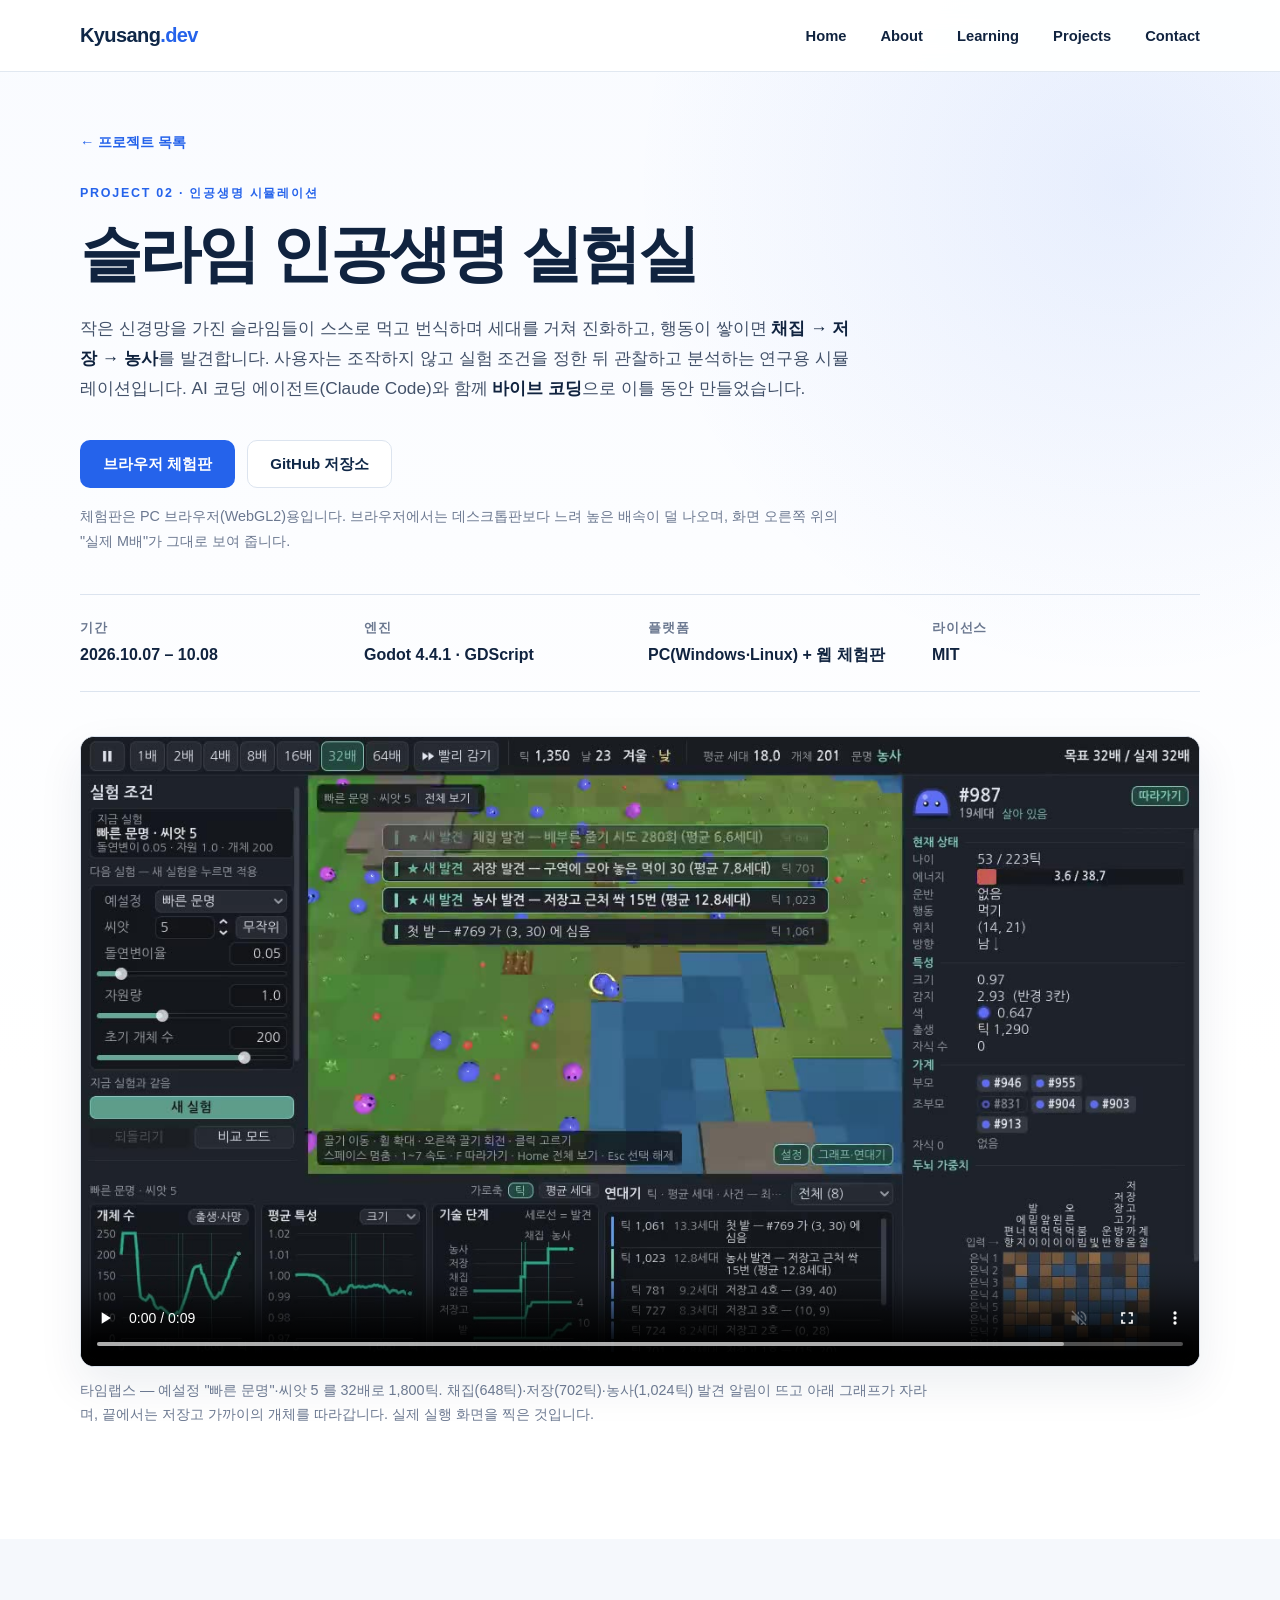
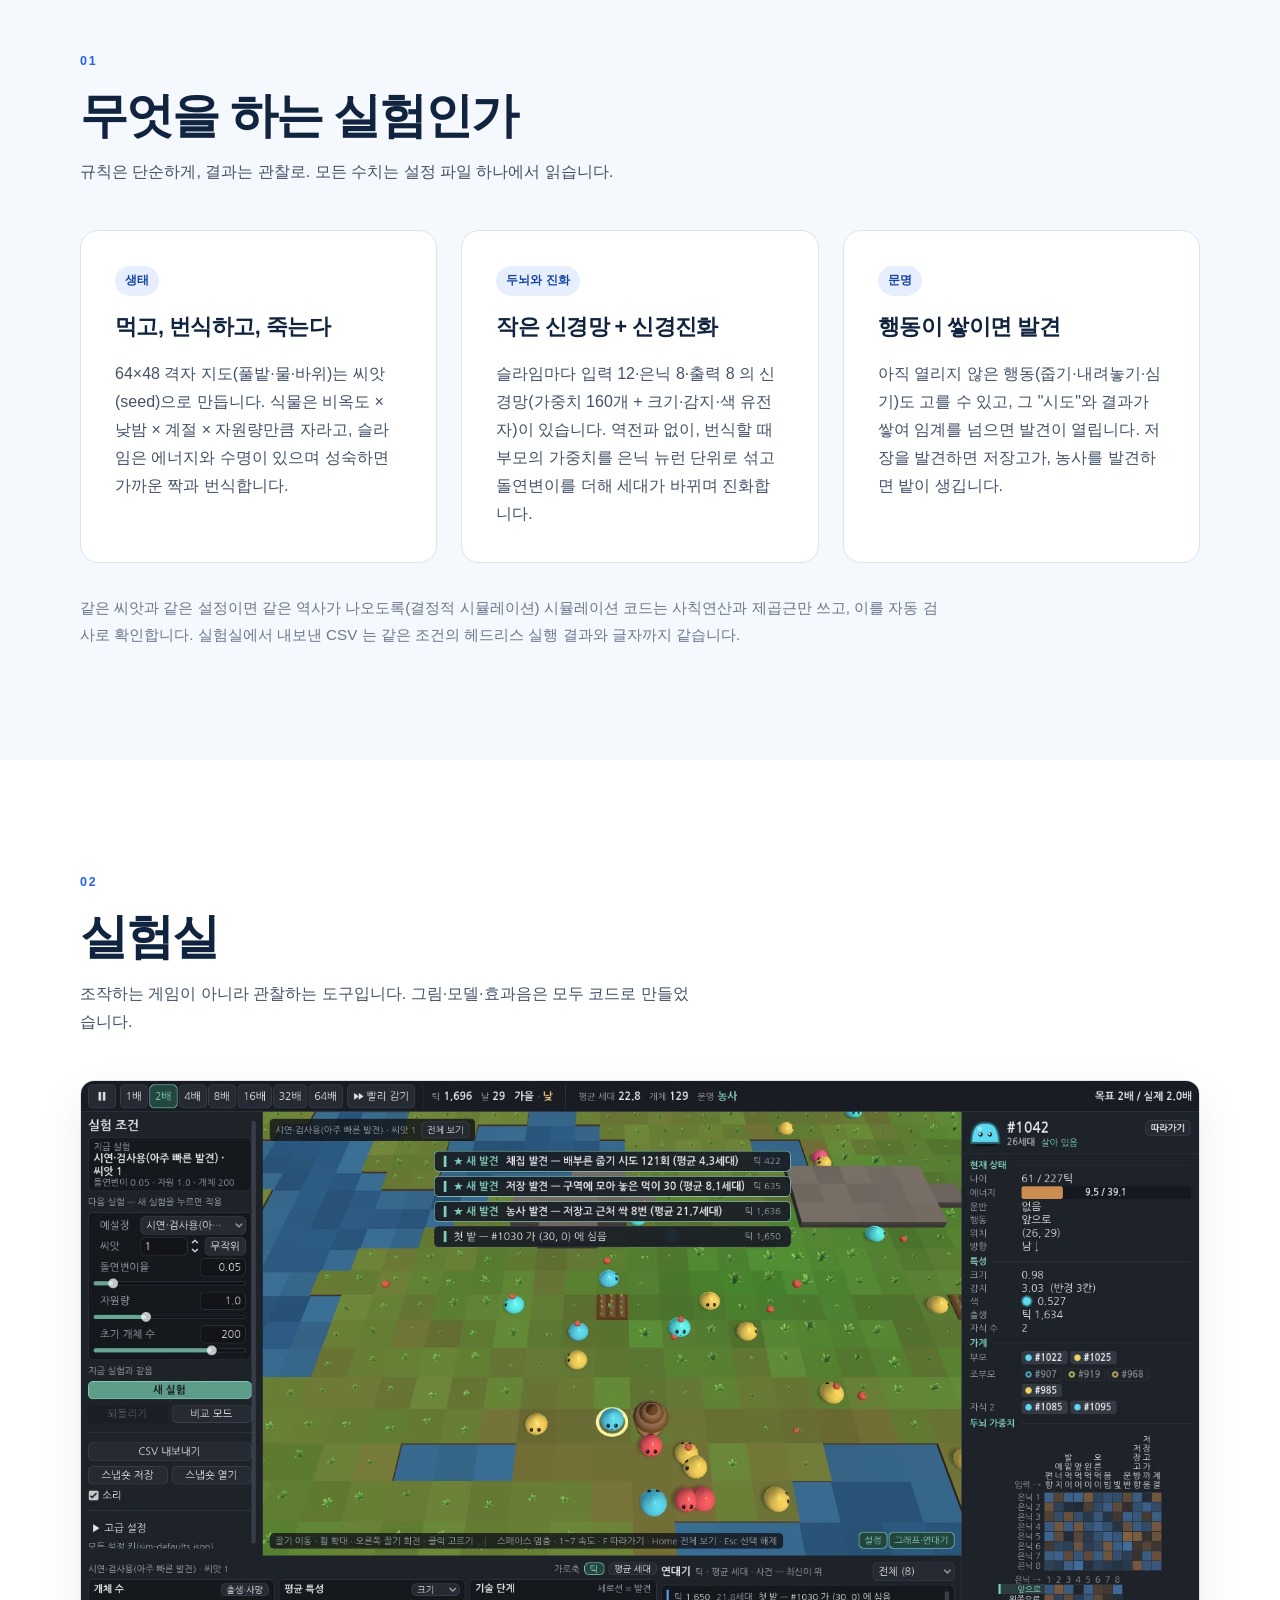
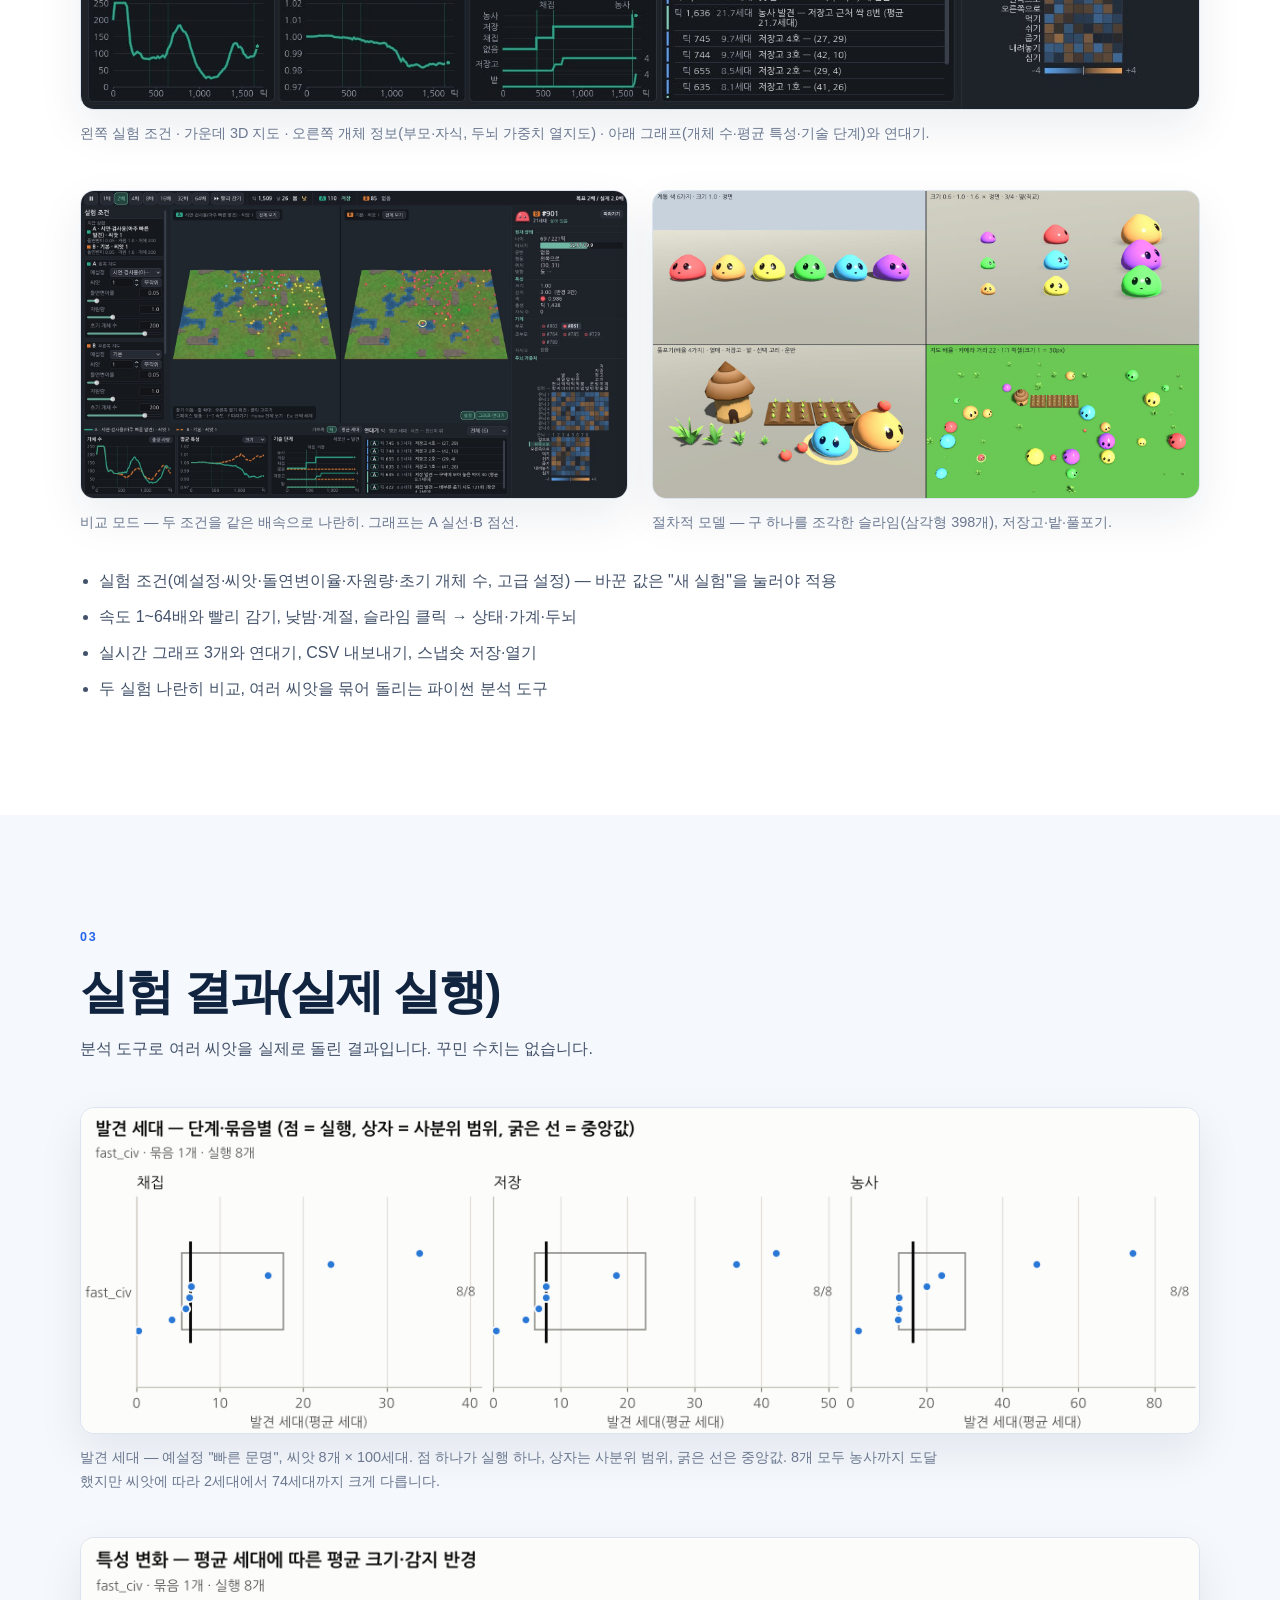
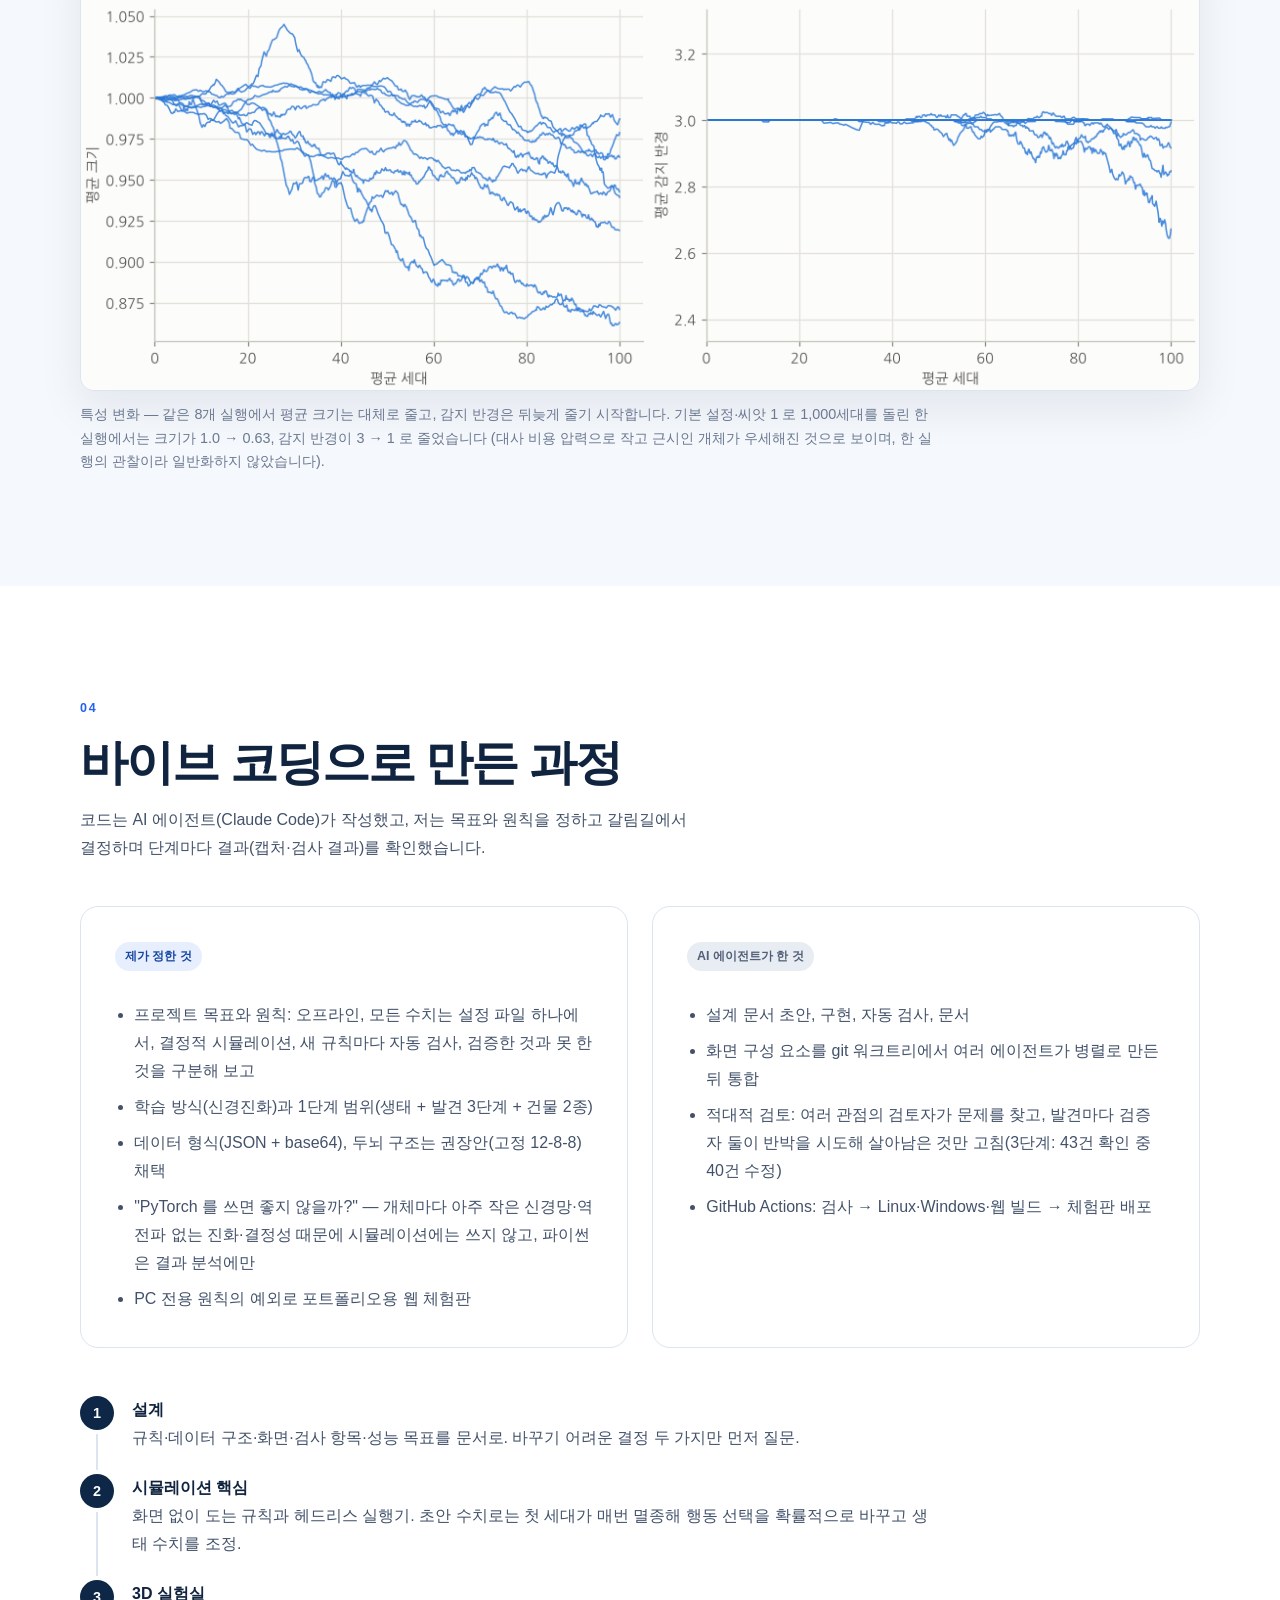
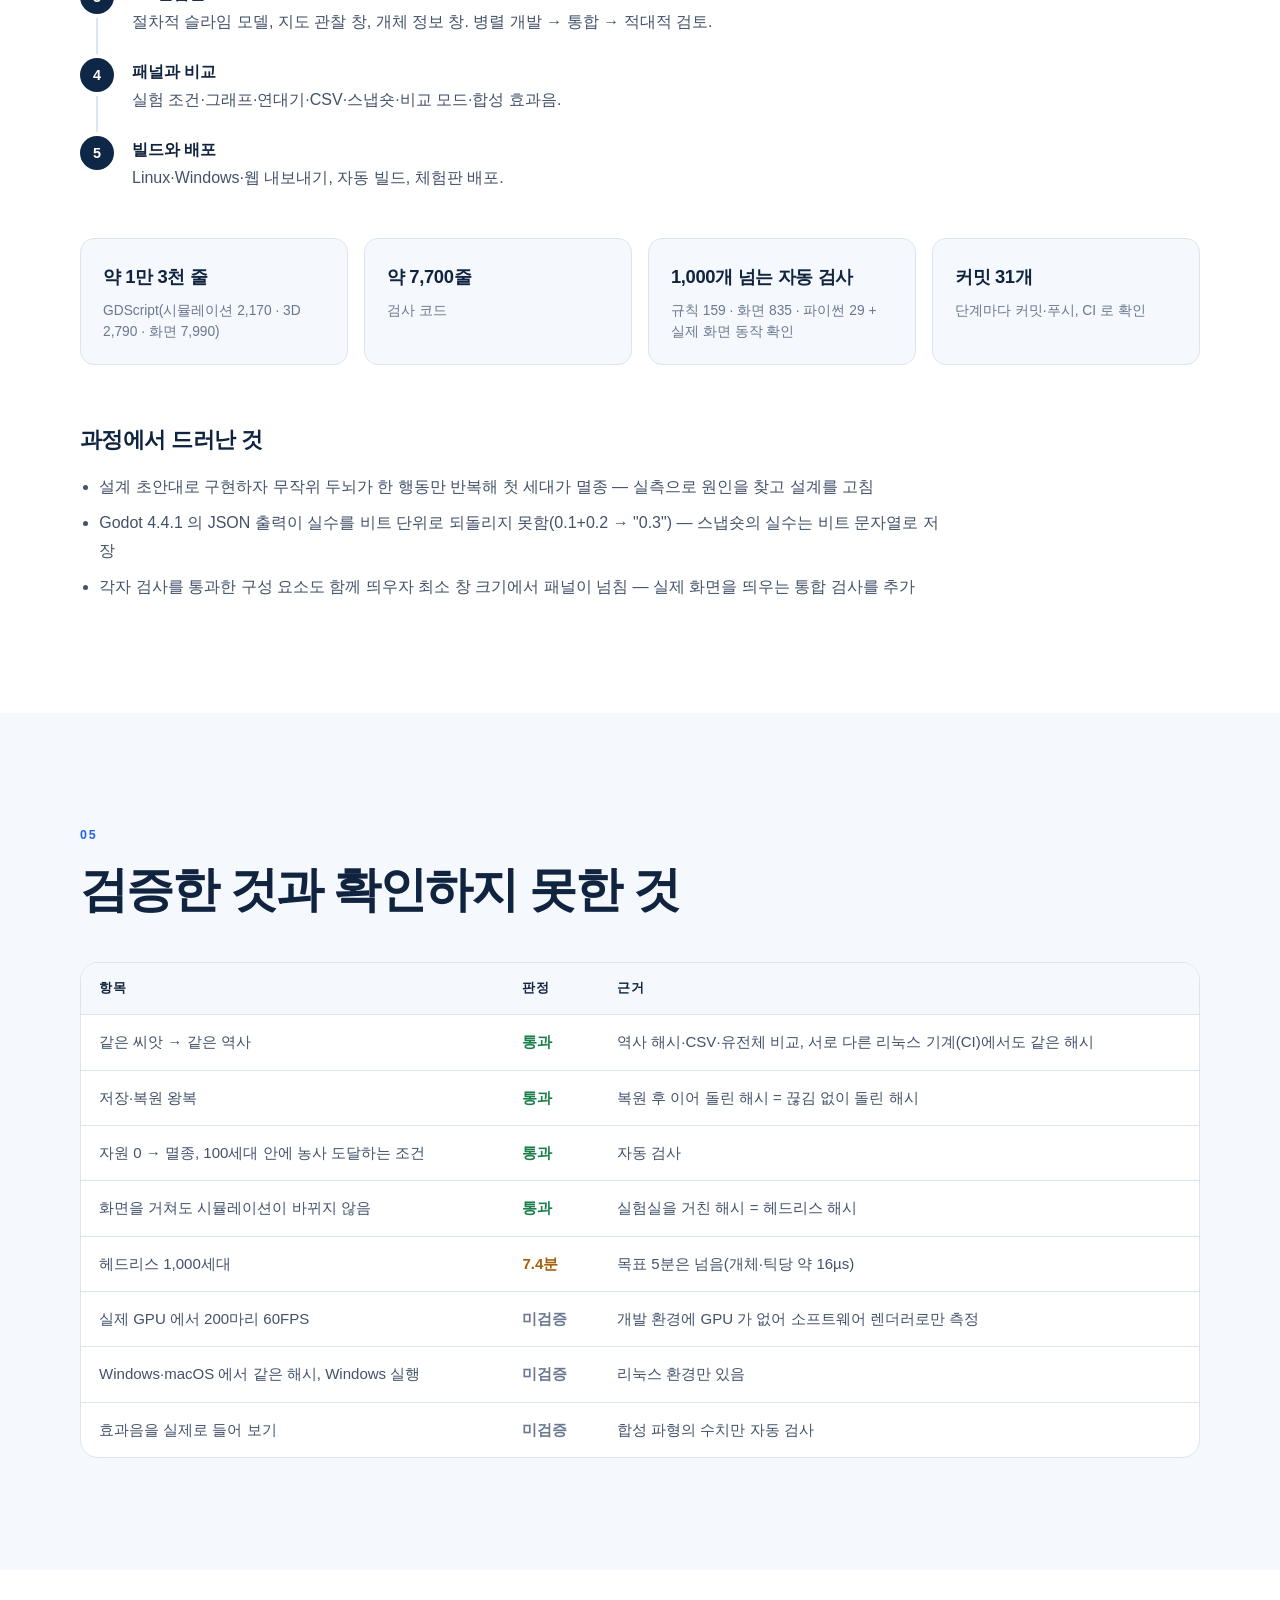
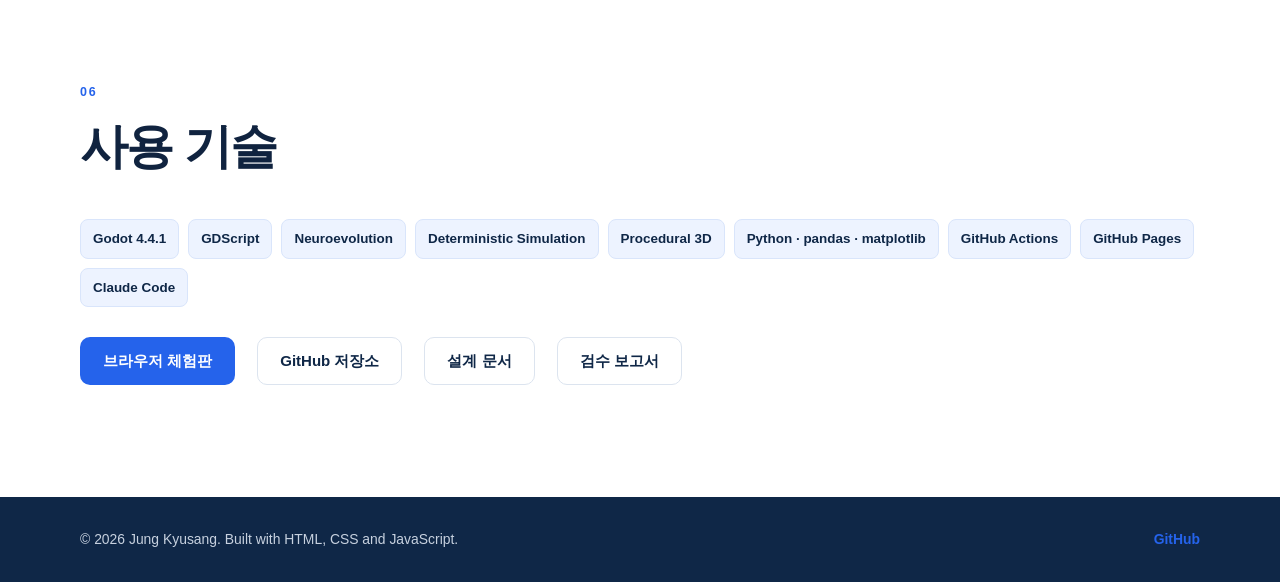
==== projects/slime-lab.html @ a6b86098 "프로젝트 02 슬라임 인공생명 실험실: 카드와 상세 페이지 추가 - index.html: 프로젝트 카드 02(대표 화면, 소개, 기술 태그, 자세히 보기·체험판·GitHub) - " ====
<!DOCTYPE html>
<html lang="ko">
<head>
    <meta charset="UTF-8">
    <meta name="viewport" content="width=device-width, initial-scale=1.0">
    <meta name="description" content="슬라임 인공생명 실험실 — 신경진화로 진화하며 채집·저장·농사를 발견하는 슬라임을 관찰하는 연구용 시뮬레이션(Godot 4.4.1)">
    <title>슬라임 인공생명 실험실 | Kyusang.dev</title>
    <link rel="icon" href="../images/slime-lab/icon.png">
    <link rel="stylesheet" href="../css/style.css">
    <link rel="stylesheet" href="../css/project.css">
    <script src="../js/main.js" defer></script>
</head>
<body>
    <a class="skip-link" href="#main-content">본문으로 바로가기</a>

    <header class="site-header">
        <div class="container header-inner">
            <a class="site-logo" href="../index.html" aria-label="Kyusang.dev 홈">Kyusang<span>.dev</span></a>

            <button class="menu-toggle" type="button" aria-controls="primary-navigation"
                    aria-expanded="false" aria-label="메뉴 열기">
                <span></span>
                <span></span>
                <span></span>
            </button>

            <nav id="primary-navigation" class="primary-navigation" aria-label="주요 메뉴">
                <ul>
                    <li><a href="../index.html#home">Home</a></li>
                    <li><a href="../index.html#about">About</a></li>
                    <li><a href="../index.html#learning">Learning</a></li>
                    <li><a href="../index.html#projects">Projects</a></li>
                    <li><a href="../index.html#contact">Contact</a></li>
                </ul>
            </nav>
        </div>
    </header>

    <main id="main-content">
        <!-- 프로젝트 첫 화면 -->
        <section class="project-hero section">
            <div class="container">
                <a class="back-link" href="../index.html#projects">← 프로젝트 목록</a>
                <p class="eyebrow">Project 02 · 인공생명 시뮬레이션</p>
                <h1>슬라임 인공생명 실험실</h1>
                <p class="project-lead">
                    작은 신경망을 가진 슬라임들이 스스로 먹고 번식하며 세대를 거쳐 진화하고,
                    행동이 쌓이면 <strong>채집 → 저장 → 농사</strong>를 발견합니다.
                    사용자는 조작하지 않고 실험 조건을 정한 뒤 관찰하고 분석하는 연구용 시뮬레이션입니다.
                    AI 코딩 에이전트(Claude Code)와 함께 <strong>바이브 코딩</strong>으로 이틀 동안 만들었습니다.
                </p>
                <div class="hero-actions">
                    <a class="button button-primary" href="https://kyusang4657.github.io/slime-lab/"
                       target="_blank" rel="noopener noreferrer">브라우저 체험판</a>
                    <a class="button button-secondary" href="https://github.com/kyusang4657/slime-lab"
                       target="_blank" rel="noopener noreferrer">GitHub 저장소</a>
                </div>
                <p class="demo-note">
                    체험판은 PC 브라우저(WebGL2)용입니다. 브라우저에서는 데스크톱판보다 느려 높은 배속이 덜 나오며,
                    화면 오른쪽 위의 "실제 M배"가 그대로 보여 줍니다.
                </p>

                <dl class="project-meta">
                    <div><dt>기간</dt><dd>2026.10.07 – 10.08</dd></div>
                    <div><dt>엔진</dt><dd>Godot 4.4.1 · GDScript</dd></div>
                    <div><dt>플랫폼</dt><dd>PC(Windows·Linux) + 웹 체험판</dd></div>
                    <div><dt>라이선스</dt><dd>MIT</dd></div>
                </dl>

                <figure class="media-figure">
                    <video controls muted loop playsinline preload="metadata"
                           poster="../images/slime-lab/timelapse-poster.jpg">
                        <source src="../images/slime-lab/timelapse.webm" type="video/webm">
                        <source src="../images/slime-lab/timelapse.mp4" type="video/mp4">
                        이 브라우저는 영상을 재생할 수 없습니다.
                    </video>
                    <figcaption>
                        타임랩스 — 예설정 "빠른 문명"·씨앗 5 를 32배로 1,800틱. 채집(648틱)·저장(702틱)·농사(1,024틱)
                        발견 알림이 뜨고 아래 그래프가 자라며, 끝에서는 저장고 가까이의 개체를 따라갑니다.
                        실제 실행 화면을 찍은 것입니다.
                    </figcaption>
                </figure>
            </div>
        </section>

        <!-- 무엇을 하는 실험인가 -->
        <section class="section section-muted">
            <div class="container">
                <div class="section-heading">
                    <p class="section-number">01</p>
                    <h2>무엇을 하는 실험인가</h2>
                    <p>규칙은 단순하게, 결과는 관찰로. 모든 수치는 설정 파일 하나에서 읽습니다.</p>
                </div>
                <div class="feature-grid">
                    <article class="learning-card">
                        <p class="card-label current">생태</p>
                        <h3>먹고, 번식하고, 죽는다</h3>
                        <p>
                            64×48 격자 지도(풀밭·물·바위)는 씨앗(seed)으로 만듭니다. 식물은 비옥도 × 낮밤 × 계절 × 자원량만큼
                            자라고, 슬라임은 에너지와 수명이 있으며 성숙하면 가까운 짝과 번식합니다.
                        </p>
                    </article>
                    <article class="learning-card">
                        <p class="card-label current">두뇌와 진화</p>
                        <h3>작은 신경망 + 신경진화</h3>
                        <p>
                            슬라임마다 입력 12·은닉 8·출력 8 의 신경망(가중치 160개 + 크기·감지·색 유전자)이 있습니다.
                            역전파 없이, 번식할 때 부모의 가중치를 은닉 뉴런 단위로 섞고 돌연변이를 더해 세대가 바뀌며 진화합니다.
                        </p>
                    </article>
                    <article class="learning-card">
                        <p class="card-label current">문명</p>
                        <h3>행동이 쌓이면 발견</h3>
                        <p>
                            아직 열리지 않은 행동(줍기·내려놓기·심기)도 고를 수 있고, 그 "시도"와 결과가 쌓여 임계를 넘으면
                            발견이 열립니다. 저장을 발견하면 저장고가, 농사를 발견하면 밭이 생깁니다.
                        </p>
                    </article>
                </div>
                <p class="section-note">
                    같은 씨앗과 같은 설정이면 같은 역사가 나오도록(결정적 시뮬레이션) 시뮬레이션 코드는 사칙연산과 제곱근만 쓰고,
                    이를 자동 검사로 확인합니다. 실험실에서 내보낸 CSV 는 같은 조건의 헤드리스 실행 결과와 글자까지 같습니다.
                </p>
            </div>
        </section>

        <!-- 실험실 화면 -->
        <section class="section">
            <div class="container">
                <div class="section-heading">
                    <p class="section-number">02</p>
                    <h2>실험실</h2>
                    <p>조작하는 게임이 아니라 관찰하는 도구입니다. 그림·모델·효과음은 모두 코드로 만들었습니다.</p>
                </div>

                <figure class="media-figure">
                    <img src="../images/slime-lab/lab.jpg" width="1600" height="900" loading="lazy"
                         alt="실험실 전체 화면: 왼쪽 실험 조건, 가운데 3D 지도, 오른쪽 고른 슬라임의 정보와 두뇌 가중치, 아래 그래프 3개와 연대기">
                    <figcaption>
                        왼쪽 실험 조건 · 가운데 3D 지도 · 오른쪽 개체 정보(부모·자식, 두뇌 가중치 열지도) ·
                        아래 그래프(개체 수·평균 특성·기술 단계)와 연대기.
                    </figcaption>
                </figure>

                <div class="figure-pair">
                    <figure class="media-figure">
                        <img src="../images/slime-lab/compare.jpg" width="1600" height="900" loading="lazy"
                             alt="비교 모드: 두 조건의 지도를 나란히 놓고 그래프는 A 실선·B 점선으로 겹쳐 보여 주는 화면">
                        <figcaption>비교 모드 — 두 조건을 같은 배속으로 나란히. 그래프는 A 실선·B 점선.</figcaption>
                    </figure>
                    <figure class="media-figure">
                        <img src="../images/slime-lab/models.jpg" width="1600" height="900" loading="lazy"
                             alt="코드로 만든 슬라임 모델(여러 색과 크기), 풀포기, 열매, 저장고, 밭">
                        <figcaption>절차적 모델 — 구 하나를 조각한 슬라임(삼각형 398개), 저장고·밭·풀포기.</figcaption>
                    </figure>
                </div>

                <ul class="check-list">
                    <li>실험 조건(예설정·씨앗·돌연변이율·자원량·초기 개체 수, 고급 설정) — 바꾼 값은 "새 실험"을 눌러야 적용</li>
                    <li>속도 1~64배와 빨리 감기, 낮밤·계절, 슬라임 클릭 → 상태·가계·두뇌</li>
                    <li>실시간 그래프 3개와 연대기, CSV 내보내기, 스냅숏 저장·열기</li>
                    <li>두 실험 나란히 비교, 여러 씨앗을 묶어 돌리는 파이썬 분석 도구</li>
                </ul>
            </div>
        </section>

        <!-- 실험 결과 -->
        <section class="section section-muted">
            <div class="container">
                <div class="section-heading">
                    <p class="section-number">03</p>
                    <h2>실험 결과(실제 실행)</h2>
                    <p>분석 도구로 여러 씨앗을 실제로 돌린 결과입니다. 꾸민 수치는 없습니다.</p>
                </div>

                <figure class="media-figure chart-figure">
                    <img src="../images/slime-lab/discovery.png" width="1210" height="352" loading="lazy"
                         alt="예설정 빠른 문명, 씨앗 8개 × 100세대에서 채집·저장·농사를 발견한 평균 세대의 분포">
                    <figcaption>
                        발견 세대 — 예설정 "빠른 문명", 씨앗 8개 × 100세대. 점 하나가 실행 하나, 상자는 사분위 범위,
                        굵은 선은 중앙값. 8개 모두 농사까지 도달했지만 씨앗에 따라 2세대에서 74세대까지 크게 다릅니다.
                    </figcaption>
                </figure>

                <figure class="media-figure chart-figure">
                    <img src="../images/slime-lab/traits.png" width="1144" height="462" loading="lazy"
                         alt="같은 실행들에서 평균 세대에 따른 평균 크기와 평균 감지 반경의 변화">
                    <figcaption>
                        특성 변화 — 같은 8개 실행에서 평균 크기는 대체로 줄고, 감지 반경은 뒤늦게 줄기 시작합니다.
                        기본 설정·씨앗 1 로 1,000세대를 돌린 한 실행에서는 크기가 1.0 → 0.63, 감지 반경이 3 → 1 로 줄었습니다
                        (대사 비용 압력으로 작고 근시인 개체가 우세해진 것으로 보이며, 한 실행의 관찰이라 일반화하지 않았습니다).
                    </figcaption>
                </figure>
            </div>
        </section>

        <!-- 바이브 코딩 과정 -->
        <section class="section">
            <div class="container">
                <div class="section-heading">
                    <p class="section-number">04</p>
                    <h2>바이브 코딩으로 만든 과정</h2>
                    <p>
                        코드는 AI 에이전트(Claude Code)가 작성했고, 저는 목표와 원칙을 정하고 갈림길에서 결정하며
                        단계마다 결과(캡처·검사 결과)를 확인했습니다.
                    </p>
                </div>

                <div class="decision-grid">
                    <article class="learning-card">
                        <p class="card-label current">제가 정한 것</p>
                        <ul class="plain-list">
                            <li>프로젝트 목표와 원칙: 오프라인, 모든 수치는 설정 파일 하나에서, 결정적 시뮬레이션, 새 규칙마다 자동 검사, 검증한 것과 못 한 것을 구분해 보고</li>
                            <li>학습 방식(신경진화)과 1단계 범위(생태 + 발견 3단계 + 건물 2종)</li>
                            <li>데이터 형식(JSON + base64), 두뇌 구조는 권장안(고정 12-8-8) 채택</li>
                            <li>"PyTorch 를 쓰면 좋지 않을까?" — 개체마다 아주 작은 신경망·역전파 없는 진화·결정성 때문에 시뮬레이션에는 쓰지 않고, 파이썬은 결과 분석에만</li>
                            <li>PC 전용 원칙의 예외로 포트폴리오용 웹 체험판</li>
                        </ul>
                    </article>
                    <article class="learning-card">
                        <p class="card-label future">AI 에이전트가 한 것</p>
                        <ul class="plain-list">
                            <li>설계 문서 초안, 구현, 자동 검사, 문서</li>
                            <li>화면 구성 요소를 git 워크트리에서 여러 에이전트가 병렬로 만든 뒤 통합</li>
                            <li>적대적 검토: 여러 관점의 검토자가 문제를 찾고, 발견마다 검증자 둘이 반박을 시도해 살아남은 것만 고침(3단계: 43건 확인 중 40건 수정)</li>
                            <li>GitHub Actions: 검사 → Linux·Windows·웹 빌드 → 체험판 배포</li>
                        </ul>
                    </article>
                </div>

                <ol class="timeline">
                    <li><strong>설계</strong> 규칙·데이터 구조·화면·검사 항목·성능 목표를 문서로. 바꾸기 어려운 결정 두 가지만 먼저 질문.</li>
                    <li><strong>시뮬레이션 핵심</strong> 화면 없이 도는 규칙과 헤드리스 실행기. 초안 수치로는 첫 세대가 매번 멸종해 행동 선택을 확률적으로 바꾸고 생태 수치를 조정.</li>
                    <li><strong>3D 실험실</strong> 절차적 슬라임 모델, 지도 관찰 창, 개체 정보 창. 병렬 개발 → 통합 → 적대적 검토.</li>
                    <li><strong>패널과 비교</strong> 실험 조건·그래프·연대기·CSV·스냅숏·비교 모드·합성 효과음.</li>
                    <li><strong>빌드와 배포</strong> Linux·Windows·웹 내보내기, 자동 빌드, 체험판 배포.</li>
                </ol>

                <div class="stat-grid">
                    <div><strong>약 1만 3천 줄</strong><span>GDScript(시뮬레이션 2,170 · 3D 2,790 · 화면 7,990)</span></div>
                    <div><strong>약 7,700줄</strong><span>검사 코드</span></div>
                    <div><strong>1,000개 넘는 자동 검사</strong><span>규칙 159 · 화면 835 · 파이썬 29 + 실제 화면 동작 확인</span></div>
                    <div><strong>커밋 31개</strong><span>단계마다 커밋·푸시, CI 로 확인</span></div>
                </div>

                <h3 class="subheading">과정에서 드러난 것</h3>
                <ul class="check-list">
                    <li>설계 초안대로 구현하자 무작위 두뇌가 한 행동만 반복해 첫 세대가 멸종 — 실측으로 원인을 찾고 설계를 고침</li>
                    <li>Godot 4.4.1 의 JSON 출력이 실수를 비트 단위로 되돌리지 못함(0.1+0.2 → "0.3") — 스냅숏의 실수는 비트 문자열로 저장</li>
                    <li>각자 검사를 통과한 구성 요소도 함께 띄우자 최소 창 크기에서 패널이 넘침 — 실제 화면을 띄우는 통합 검사를 추가</li>
                </ul>
            </div>
        </section>

        <!-- 검증 -->
        <section class="section section-muted">
            <div class="container">
                <div class="section-heading">
                    <p class="section-number">05</p>
                    <h2>검증한 것과 확인하지 못한 것</h2>
                </div>
                <div class="verify-table-wrap">
                    <table class="verify-table">
                        <thead>
                            <tr><th scope="col">항목</th><th scope="col">판정</th><th scope="col">근거</th></tr>
                        </thead>
                        <tbody>
                            <tr><td>같은 씨앗 → 같은 역사</td><td class="ok">통과</td><td>역사 해시·CSV·유전체 비교, 서로 다른 리눅스 기계(CI)에서도 같은 해시</td></tr>
                            <tr><td>저장·복원 왕복</td><td class="ok">통과</td><td>복원 후 이어 돌린 해시 = 끊김 없이 돌린 해시</td></tr>
                            <tr><td>자원 0 → 멸종, 100세대 안에 농사 도달하는 조건</td><td class="ok">통과</td><td>자동 검사</td></tr>
                            <tr><td>화면을 거쳐도 시뮬레이션이 바뀌지 않음</td><td class="ok">통과</td><td>실험실을 거친 해시 = 헤드리스 해시</td></tr>
                            <tr><td>헤드리스 1,000세대</td><td class="warn">7.4분</td><td>목표 5분은 넘음(개체·틱당 약 16µs)</td></tr>
                            <tr><td>실제 GPU 에서 200마리 60FPS</td><td class="none">미검증</td><td>개발 환경에 GPU 가 없어 소프트웨어 렌더러로만 측정</td></tr>
                            <tr><td>Windows·macOS 에서 같은 해시, Windows 실행</td><td class="none">미검증</td><td>리눅스 환경만 있음</td></tr>
                            <tr><td>효과음을 실제로 들어 보기</td><td class="none">미검증</td><td>합성 파형의 수치만 자동 검사</td></tr>
                        </tbody>
                    </table>
                </div>
            </div>
        </section>

        <!-- 기술 -->
        <section class="section">
            <div class="container">
                <div class="section-heading">
                    <p class="section-number">06</p>
                    <h2>사용 기술</h2>
                </div>
                <ul class="tag-list" aria-label="사용 기술">
                    <li>Godot 4.4.1</li>
                    <li>GDScript</li>
                    <li>Neuroevolution</li>
                    <li>Deterministic Simulation</li>
                    <li>Procedural 3D</li>
                    <li>Python · pandas · matplotlib</li>
                    <li>GitHub Actions</li>
                    <li>GitHub Pages</li>
                    <li>Claude Code</li>
                </ul>
                <div class="project-actions">
                    <a class="button button-primary" href="https://kyusang4657.github.io/slime-lab/"
                       target="_blank" rel="noopener noreferrer">브라우저 체험판</a>
                    <a class="button button-secondary" href="https://github.com/kyusang4657/slime-lab"
                       target="_blank" rel="noopener noreferrer">GitHub 저장소</a>
                    <a class="button button-secondary" href="https://github.com/kyusang4657/slime-lab/blob/main/docs/DESIGN-v0.1.md"
                       target="_blank" rel="noopener noreferrer">설계 문서</a>
                    <a class="button button-secondary" href="https://github.com/kyusang4657/slime-lab/blob/main/docs/TEST-REPORT.md"
                       target="_blank" rel="noopener noreferrer">검수 보고서</a>
                </div>
            </div>
        </section>
    </main>

    <footer class="site-footer">
        <div class="container footer-inner">
            <p>© <span id="current-year"></span> Jung Kyusang. Built with HTML, CSS and JavaScript.</p>
            <a href="https://github.com/kyusang4657" target="_blank" rel="noopener noreferrer">GitHub</a>
        </div>
    </footer>
</body>
</html>
---- css/style.css ----
/* 사이트 전체 색상은 아래 변수만 바꾸어 쉽게 수정할 수 있습니다. */
:root {
    --primary-color: #2563eb;
    --primary-dark: #1d4ed8;
    --navy-color: #0f2747;
    --heading-color: #10233f;
    --text-color: #43526a;
    --muted-color: #6b7890;
    --background-color: #ffffff;
    --surface-color: #f5f8fc;
    --border-color: #dce4ef;
    --white-color: #ffffff;
    --header-height: 72px;
    --max-width: 1120px;
    --border-radius: 18px;
    --shadow: 0 18px 45px rgba(15, 39, 71, 0.08);
}

* {
    box-sizing: border-box;
}

html {
    scroll-behavior: smooth;
    scroll-padding-top: var(--header-height);
}

body {
    margin: 0;
    color: var(--text-color);
    background: var(--background-color);
    font-family: -apple-system, BlinkMacSystemFont, "Segoe UI", "Noto Sans KR", sans-serif;
    font-size: 1rem;
    line-height: 1.75;
    -webkit-font-smoothing: antialiased;
}

body.menu-open {
    overflow: hidden;
}

a {
    color: inherit;
    text-decoration: none;
}

button,
a {
    -webkit-tap-highlight-color: transparent;
}

.container {
    width: min(calc(100% - 40px), var(--max-width));
    margin-inline: auto;
}

.section {
    padding: 112px 0;
}

.section-muted {
    background: var(--surface-color);
}

.skip-link {
    position: fixed;
    top: 10px;
    left: 10px;
    z-index: 2000;
    padding: 10px 16px;
    color: var(--white-color);
    background: var(--navy-color);
    border-radius: 8px;
    transform: translateY(-150%);
}

.skip-link:focus {
    transform: translateY(0);
}

/* 고정 헤더와 데스크톱 메뉴 */
.site-header {
    position: fixed;
    inset: 0 0 auto;
    z-index: 1000;
    height: var(--header-height);
    background: rgba(255, 255, 255, 0.94);
    border-bottom: 1px solid rgba(220, 228, 239, 0.85);
    backdrop-filter: blur(12px);
}

.header-inner {
    display: flex;
    align-items: center;
    justify-content: space-between;
    height: 100%;
}

.site-logo {
    color: var(--navy-color);
    font-size: 1.25rem;
    font-weight: 800;
    letter-spacing: -0.03em;
}

.site-logo span {
    color: var(--primary-color);
}

.primary-navigation ul {
    display: flex;
    align-items: center;
    gap: 34px;
    margin: 0;
    padding: 0;
    list-style: none;
}

.primary-navigation a {
    position: relative;
    color: var(--heading-color);
    font-size: 0.92rem;
    font-weight: 650;
}

.primary-navigation a::after {
    position: absolute;
    right: 0;
    bottom: -7px;
    left: 0;
    height: 2px;
    background: var(--primary-color);
    content: "";
    transform: scaleX(0);
    transition: transform 180ms ease;
}

.primary-navigation a:hover::after,
.primary-navigation a:focus-visible::after {
    transform: scaleX(1);
}

.menu-toggle {
    display: none;
    width: 44px;
    height: 44px;
    padding: 10px;
    background: transparent;
    border: 0;
    border-radius: 8px;
    cursor: pointer;
}

.menu-toggle span {
    display: block;
    width: 24px;
    height: 2px;
    margin: 5px 0;
    background: var(--navy-color);
    transition: transform 180ms ease, opacity 180ms ease;
}

/* 첫 화면 */
.hero {
    display: flex;
    align-items: center;
    min-height: 760px;
    padding-top: calc(var(--header-height) + 72px);
    background:
        radial-gradient(circle at 86% 20%, rgba(37, 99, 235, 0.10), transparent 27%),
        linear-gradient(180deg, #f9fbff 0%, #ffffff 78%);
}

.hero-layout {
    display: grid;
    grid-template-columns: minmax(0, 1.45fr) minmax(280px, 0.75fr);
    gap: 80px;
    align-items: center;
}

.eyebrow,
.section-number {
    margin: 0 0 14px;
    color: var(--primary-color);
    font-size: 0.78rem;
    font-weight: 800;
    letter-spacing: 0.14em;
    text-transform: uppercase;
}

.hero h1 {
    margin: 0;
    color: var(--heading-color);
    font-size: clamp(2.9rem, 6vw, 5.4rem);
    line-height: 1.08;
    letter-spacing: -0.055em;
}

.hero h1 strong {
    color: var(--primary-color);
    font-weight: 800;
}

.hero-description {
    max-width: 680px;
    margin: 28px 0 0;
    font-size: 1.08rem;
}

.hero-actions {
    display: flex;
    flex-wrap: wrap;
    gap: 12px;
    margin-top: 36px;
}

.button {
    display: inline-flex;
    align-items: center;
    justify-content: center;
    min-height: 48px;
    padding: 11px 22px;
    border: 1px solid transparent;
    border-radius: 10px;
    font-size: 0.94rem;
    font-weight: 750;
    line-height: 1.2;
    transition: transform 180ms ease, background-color 180ms ease, border-color 180ms ease;
}

.button-primary {
    color: var(--white-color);
    background: var(--primary-color);
}

.button-primary:hover,
.button-primary:focus-visible {
    background: var(--primary-dark);
    transform: translateY(-2px);
}

.button-secondary {
    color: var(--navy-color);
    background: var(--white-color);
    border-color: var(--border-color);
}

.button-secondary:hover,
.button-secondary:focus-visible {
    border-color: var(--primary-color);
    transform: translateY(-2px);
}

.profile-placeholder {
    display: grid;
    place-items: center;
    aspect-ratio: 1 / 1.08;
    max-width: 360px;
    padding: 36px;
    color: var(--muted-color);
    text-align: center;
    background:
        linear-gradient(145deg, rgba(255, 255, 255, 0.92), rgba(230, 238, 250, 0.92));
    border: 1px solid var(--border-color);
    border-radius: 48% 48% 20% 48%;
    box-shadow: var(--shadow);
}

.profile-placeholder::before {
    position: absolute;
}

.profile-initials {
    display: grid;
    place-items: center;
    width: 118px;
    height: 118px;
    color: var(--white-color);
    background: var(--navy-color);
    border-radius: 50%;
    font-size: 2.25rem;
    font-weight: 800;
    letter-spacing: -0.04em;
}

.profile-placeholder p {
    margin: -34px 0 0;
    font-size: 0.76rem;
    font-weight: 700;
    letter-spacing: 0.08em;
    line-height: 1.5;
    text-transform: uppercase;
}

/* 공통 제목과 본문 */
.narrow-layout,
.contact-layout {
    display: grid;
    grid-template-columns: minmax(180px, 0.7fr) minmax(0, 1.6fr);
    gap: 80px;
}

.section-heading {
    max-width: 620px;
    margin-bottom: 44px;
}

.section-heading h2 {
    margin: 0;
    color: var(--heading-color);
    font-size: clamp(2rem, 4vw, 3rem);
    line-height: 1.2;
    letter-spacing: -0.04em;
}

.section-heading > p:last-child:not(.section-number) {
    margin: 14px 0 0;
}

.narrow-layout .section-heading,
.contact-layout .section-heading {
    margin-bottom: 0;
}

.about-content {
    font-size: 1.08rem;
}

.about-content p {
    margin: 0;
}

.about-content p + p {
    margin-top: 24px;
}

/* 학습 카드 */
.learning-grid {
    display: grid;
    grid-template-columns: repeat(2, minmax(0, 1fr));
    gap: 24px;
}

.learning-card,
.project-card {
    padding: 34px;
    background: var(--white-color);
    border: 1px solid var(--border-color);
    border-radius: var(--border-radius);
    transition: transform 180ms ease, box-shadow 180ms ease;
}

.learning-card:hover,
.project-card:hover {
    box-shadow: var(--shadow);
    transform: translateY(-4px);
}

.future-card {
    background: var(--surface-color);
}

.card-label {
    display: inline-block;
    margin: 0 0 12px;
    padding: 4px 10px;
    border-radius: 999px;
    font-size: 0.78rem;
    font-weight: 800;
}

.card-label.current {
    color: #1746a2;
    background: #e7efff;
}

.card-label.future {
    color: #526077;
    background: #e8edf4;
}

.learning-card h3,
.project-card h3 {
    margin: 0;
    color: var(--heading-color);
    font-size: 1.35rem;
    letter-spacing: -0.025em;
}

.tag-list {
    display: flex;
    flex-wrap: wrap;
    gap: 9px;
    margin: 26px 0 0;
    padding: 0;
    list-style: none;
}

.tag-list li {
    padding: 7px 12px;
    color: var(--navy-color);
    background: #edf3ff;
    border: 1px solid #d9e5fb;
    border-radius: 8px;
    font-size: 0.84rem;
    font-weight: 700;
}

.future-tags li {
    color: #58667b;
    background: var(--white-color);
    border-color: var(--border-color);
}

/* 프로젝트 */
.project-list {
    max-width: 820px;
}

.project-card {
    padding: 38px;
}

.project-topline {
    display: flex;
    align-items: start;
    justify-content: space-between;
}

.project-index {
    color: #c7d2e2;
    font-size: 2rem;
    font-weight: 800;
    line-height: 1;
}

.project-card > p {
    margin: 20px 0 0;
}

.project-thumb {
    display: block;
    width: 100%;
    height: auto;
    margin-top: 20px;
    border: 1px solid var(--border-color);
    border-radius: 12px;
}

.project-list .project-card + .project-card {
    margin-top: 24px;
}

.project-tags {
    margin-top: 22px;
}

.project-actions {
    display: flex;
    align-items: center;
    flex-wrap: wrap;
    gap: 22px;
    margin-top: 30px;
}

.button-disabled {
    color: #7b8798;
    background: #edf0f4;
    border-color: #e1e5eb;
    cursor: not-allowed;
}

.text-link-disabled {
    color: var(--muted-color);
    font-size: 0.9rem;
    font-weight: 700;
}

.projects-note {
    margin: 24px 0 0;
    color: var(--muted-color);
    font-size: 0.93rem;
}

/* 연락처와 푸터 */
.contact-copy > p {
    max-width: 640px;
    margin: 0 0 34px;
    color: var(--heading-color);
    font-size: 1.28rem;
    line-height: 1.65;
}

.contact-list {
    margin: 0;
}

.contact-list div {
    display: grid;
    grid-template-columns: 110px 1fr;
    gap: 20px;
    padding: 16px 0;
    border-top: 1px solid var(--border-color);
}

.contact-list dt {
    color: var(--heading-color);
    font-weight: 800;
}

.contact-list dd {
    margin: 0;
}

.contact-list a,
.site-footer a {
    color: var(--primary-color);
    font-weight: 700;
}

.contact-list a:hover,
.contact-list a:focus-visible,
.site-footer a:hover,
.site-footer a:focus-visible {
    text-decoration: underline;
    text-underline-offset: 4px;
}

.site-footer {
    padding: 30px 0;
    color: #c7d1df;
    background: var(--navy-color);
    font-size: 0.87rem;
}

.footer-inner {
    display: flex;
    justify-content: space-between;
    gap: 20px;
}

.footer-inner p {
    margin: 0;
}

/* 키보드 사용자를 위한 공통 포커스 표시 */
:focus-visible {
    outline: 3px solid rgba(37, 99, 235, 0.42);
    outline-offset: 4px;
}

/* 태블릿과 모바일: 주요 콘텐츠를 한 열로 바꿉니다. */
@media (max-width: 820px) {
    .section {
        padding: 88px 0;
    }

    .menu-toggle {
        display: block;
    }

    .menu-toggle[aria-expanded="true"] span:nth-child(1) {
        transform: translateY(7px) rotate(45deg);
    }

    .menu-toggle[aria-expanded="true"] span:nth-child(2) {
        opacity: 0;
    }

    .menu-toggle[aria-expanded="true"] span:nth-child(3) {
        transform: translateY(-7px) rotate(-45deg);
    }

    .primary-navigation {
        position: absolute;
        top: var(--header-height);
        right: 0;
        left: 0;
        max-height: 0;
        overflow: hidden;
        background: var(--white-color);
        border-bottom: 1px solid var(--border-color);
        opacity: 0;
        visibility: hidden;
        transition: max-height 220ms ease, opacity 180ms ease, visibility 180ms ease;
    }

    .primary-navigation.is-open {
        max-height: calc(100vh - var(--header-height));
        opacity: 1;
        visibility: visible;
    }

    .primary-navigation ul {
        display: block;
        width: min(calc(100% - 40px), var(--max-width));
        margin: 0 auto;
        padding: 16px 0 24px;
    }

    .primary-navigation a {
        display: block;
        padding: 13px 0;
    }

    .primary-navigation a::after {
        display: none;
    }

    .hero {
        min-height: auto;
        padding-top: calc(var(--header-height) + 64px);
    }

    .hero-layout {
        grid-template-columns: 1fr;
        gap: 54px;
    }

    .profile-placeholder {
        width: min(100%, 350px);
        justify-self: start;
        aspect-ratio: 1.1 / 1;
    }

    .narrow-layout,
    .contact-layout {
        grid-template-columns: 1fr;
        gap: 36px;
    }

    .learning-grid {
        grid-template-columns: 1fr;
    }
}

@media (max-width: 520px) {
    .container {
        width: min(calc(100% - 32px), var(--max-width));
    }

    .section {
        padding: 72px 0;
    }

    .hero {
        padding-top: calc(var(--header-height) + 48px);
    }

    .hero h1 {
        font-size: 2.85rem;
    }

    .hero-description {
        font-size: 1rem;
    }

    .hero-actions {
        align-items: stretch;
        flex-direction: column;
    }

    .profile-placeholder {
        aspect-ratio: 1 / 0.86;
        border-radius: 30px;
    }

    .learning-card,
    .project-card {
        padding: 26px 22px;
    }

    .project-actions {
        align-items: flex-start;
        flex-direction: column;
        gap: 14px;
    }

    .contact-list div {
        grid-template-columns: 1fr;
        gap: 2px;
    }

    .footer-inner {
        align-items: flex-start;
        flex-direction: column;
        gap: 8px;
    }
}

@media (prefers-reduced-motion: reduce) {
    html {
        scroll-behavior: auto;
    }

    *,
    *::before,
    *::after {
        scroll-behavior: auto !important;
        transition-duration: 0.01ms !important;
    }
}
---- css/project.css ----
/* 프로젝트 상세 페이지 전용 스타일. 색상·글꼴·버튼·카드는 style.css 의 변수와 규칙을 그대로 씁니다. */

.project-hero {
    padding-top: calc(var(--header-height) + 56px);
    background:
        radial-gradient(circle at 88% 12%, rgba(37, 99, 235, 0.09), transparent 28%),
        linear-gradient(180deg, #f9fbff 0%, #ffffff 70%);
}

.back-link {
    display: inline-block;
    margin-bottom: 28px;
    color: var(--primary-color);
    font-size: 0.9rem;
    font-weight: 750;
}

.back-link:hover,
.back-link:focus-visible {
    text-decoration: underline;
    text-underline-offset: 4px;
}

.project-hero h1 {
    margin: 0;
    color: var(--heading-color);
    font-size: clamp(2.3rem, 5vw, 3.9rem);
    line-height: 1.12;
    letter-spacing: -0.05em;
}

.project-lead {
    max-width: 780px;
    margin: 24px 0 0;
    font-size: 1.08rem;
}

.project-lead strong {
    color: var(--heading-color);
}

.demo-note {
    max-width: 780px;
    margin: 16px 0 0;
    color: var(--muted-color);
    font-size: 0.9rem;
}

.project-meta {
    display: grid;
    grid-template-columns: repeat(4, minmax(0, 1fr));
    gap: 16px;
    margin: 40px 0 0;
    padding: 22px 0;
    border-top: 1px solid var(--border-color);
    border-bottom: 1px solid var(--border-color);
}

.project-meta dt {
    color: var(--muted-color);
    font-size: 0.8rem;
    font-weight: 800;
    letter-spacing: 0.06em;
}

.project-meta dd {
    margin: 2px 0 0;
    color: var(--heading-color);
    font-weight: 700;
}

/* 그림·영상 */
.media-figure {
    margin: 44px 0 0;
}

.media-figure img,
.media-figure video {
    display: block;
    width: 100%;
    height: auto;
    background: #15181d;
    border: 1px solid var(--border-color);
    border-radius: 14px;
    box-shadow: var(--shadow);
}

.chart-figure img {
    background: #fbfbf9;
}

.media-figure figcaption {
    max-width: 860px;
    margin-top: 12px;
    color: var(--muted-color);
    font-size: 0.9rem;
    line-height: 1.65;
}

.figure-pair {
    display: grid;
    grid-template-columns: repeat(2, minmax(0, 1fr));
    gap: 24px;
}

/* 카드 묶음 */
.feature-grid {
    display: grid;
    grid-template-columns: repeat(3, minmax(0, 1fr));
    gap: 24px;
}

.feature-grid .learning-card p:not(.card-label),
.decision-grid .learning-card p:not(.card-label) {
    margin: 14px 0 0;
}

.decision-grid {
    display: grid;
    grid-template-columns: repeat(2, minmax(0, 1fr));
    gap: 24px;
}

.section-note {
    max-width: 860px;
    margin: 32px 0 0;
    color: var(--muted-color);
    font-size: 0.95rem;
}

.plain-list,
.check-list {
    margin: 18px 0 0;
    padding-left: 1.2em;
}

.plain-list li + li,
.check-list li + li {
    margin-top: 8px;
}

.check-list {
    max-width: 860px;
    margin-top: 32px;
}

.subheading {
    margin: 56px 0 0;
    color: var(--heading-color);
    font-size: 1.35rem;
    letter-spacing: -0.025em;
}

.subheading + .check-list {
    margin-top: 14px;
}

/* 단계 */
.timeline {
    max-width: 860px;
    margin: 48px 0 0;
    padding: 0;
    list-style: none;
    counter-reset: step;
}

.timeline li {
    position: relative;
    padding: 0 0 22px 52px;
    counter-increment: step;
}

.timeline li::before {
    position: absolute;
    top: 0;
    left: 0;
    display: grid;
    place-items: center;
    width: 34px;
    height: 34px;
    color: var(--white-color);
    background: var(--navy-color);
    border-radius: 50%;
    content: counter(step);
    font-size: 0.9rem;
    font-weight: 800;
}

.timeline li::after {
    position: absolute;
    top: 38px;
    bottom: 4px;
    left: 16px;
    width: 2px;
    background: var(--border-color);
    content: "";
}

.timeline li:last-child::after {
    display: none;
}

.timeline strong {
    display: block;
    color: var(--heading-color);
}

/* 숫자 */
.stat-grid {
    display: grid;
    grid-template-columns: repeat(4, minmax(0, 1fr));
    gap: 16px;
    margin-top: 24px;
}

.stat-grid div {
    padding: 22px;
    background: var(--surface-color);
    border: 1px solid var(--border-color);
    border-radius: 14px;
}

.stat-grid strong {
    display: block;
    color: var(--heading-color);
    font-size: 1.15rem;
    letter-spacing: -0.02em;
}

.stat-grid span {
    display: block;
    margin-top: 6px;
    color: var(--muted-color);
    font-size: 0.86rem;
    line-height: 1.55;
}

/* 검증 표 */
.verify-table-wrap {
    overflow-x: auto;
    background: var(--white-color);
    border: 1px solid var(--border-color);
    border-radius: var(--border-radius);
}

.verify-table {
    width: 100%;
    min-width: 620px;
    border-collapse: collapse;
    font-size: 0.94rem;
}

.verify-table th,
.verify-table td {
    padding: 14px 18px;
    text-align: left;
    vertical-align: top;
    border-bottom: 1px solid var(--border-color);
}

.verify-table tbody tr:last-child td {
    border-bottom: 0;
}

.verify-table th {
    color: var(--heading-color);
    font-size: 0.82rem;
    letter-spacing: 0.04em;
    background: var(--surface-color);
}

.verify-table td:nth-child(2) {
    white-space: nowrap;
    font-weight: 800;
}

.verify-table .ok {
    color: #1a7f4b;
}

.verify-table .warn {
    color: #a3600e;
}

.verify-table .none {
    color: var(--muted-color);
}

/* 태블릿과 모바일 */
@media (max-width: 820px) {
    .project-hero {
        padding-top: calc(var(--header-height) + 40px);
    }

    .project-meta {
        grid-template-columns: repeat(2, minmax(0, 1fr));
    }

    .feature-grid,
    .decision-grid,
    .figure-pair {
        grid-template-columns: 1fr;
    }

    .stat-grid {
        grid-template-columns: repeat(2, minmax(0, 1fr));
    }
}

@media (max-width: 520px) {
    .project-meta,
    .stat-grid {
        grid-template-columns: 1fr;
    }
}
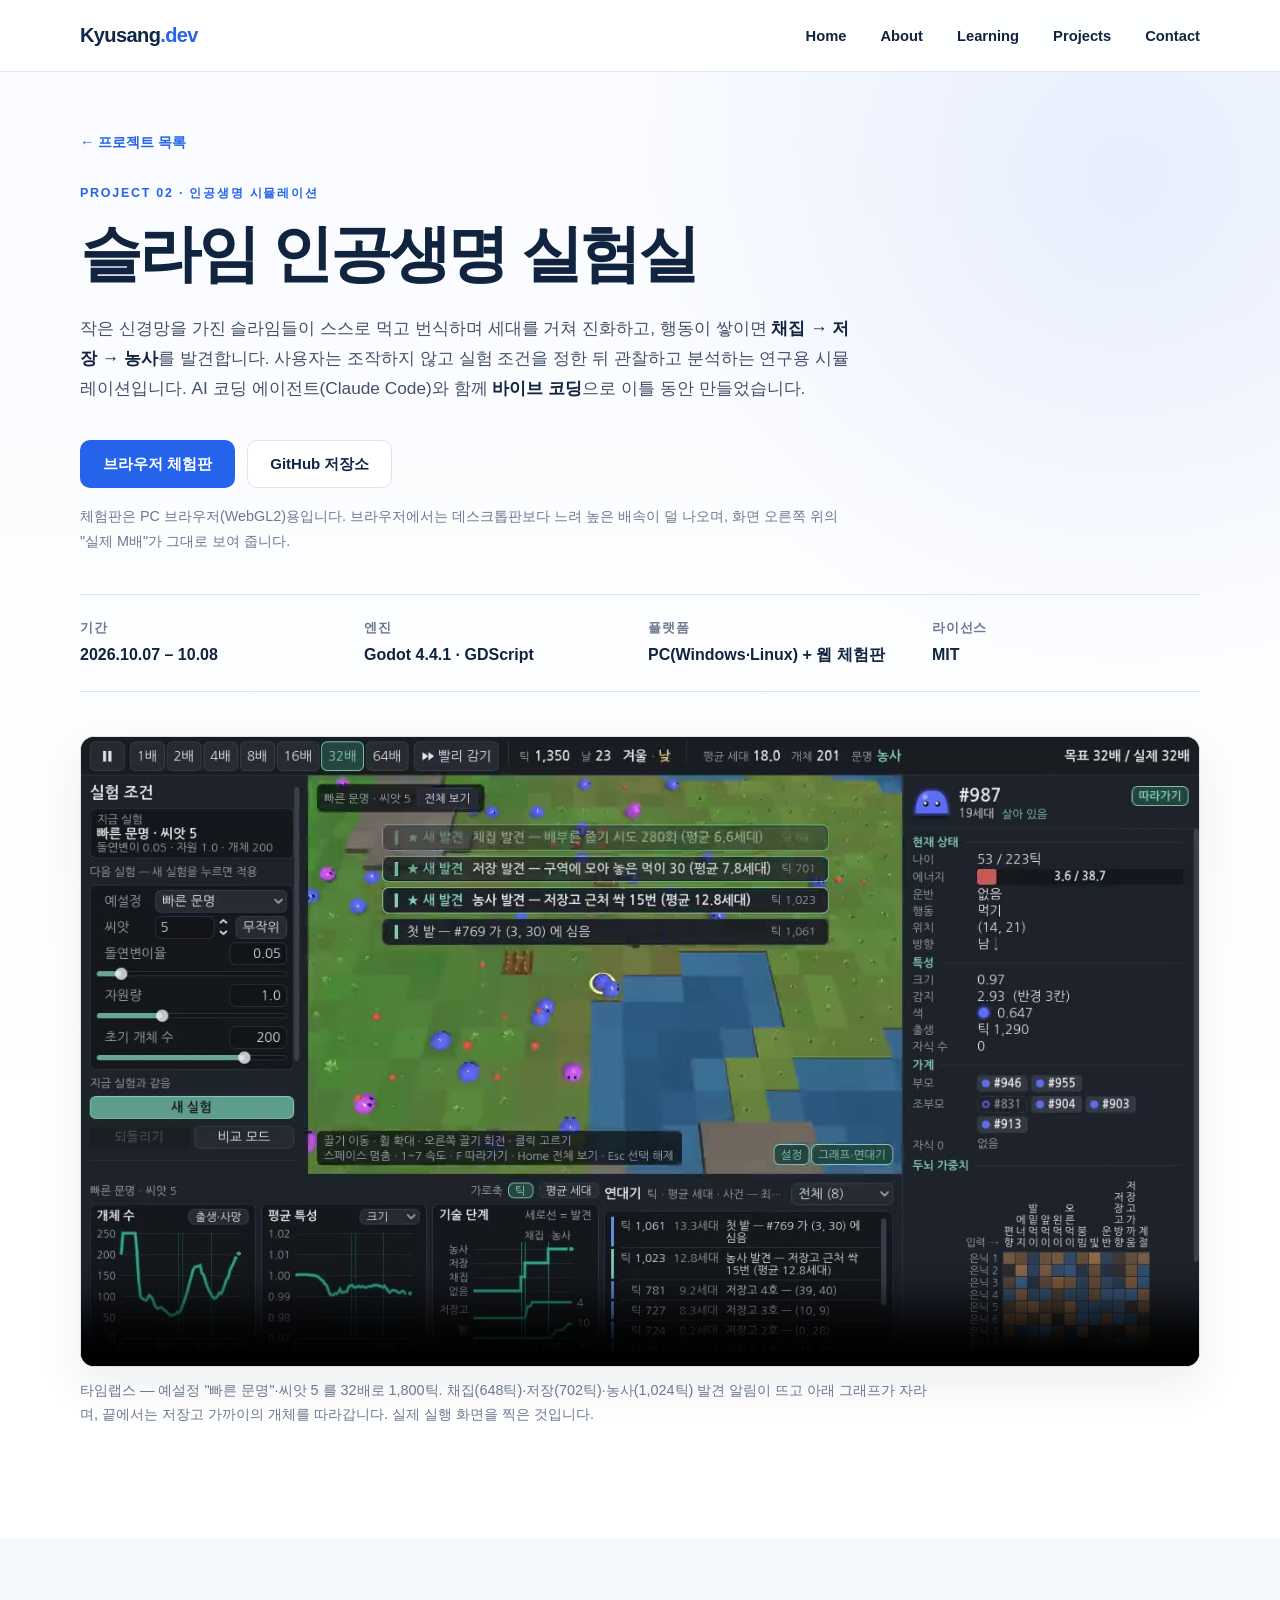
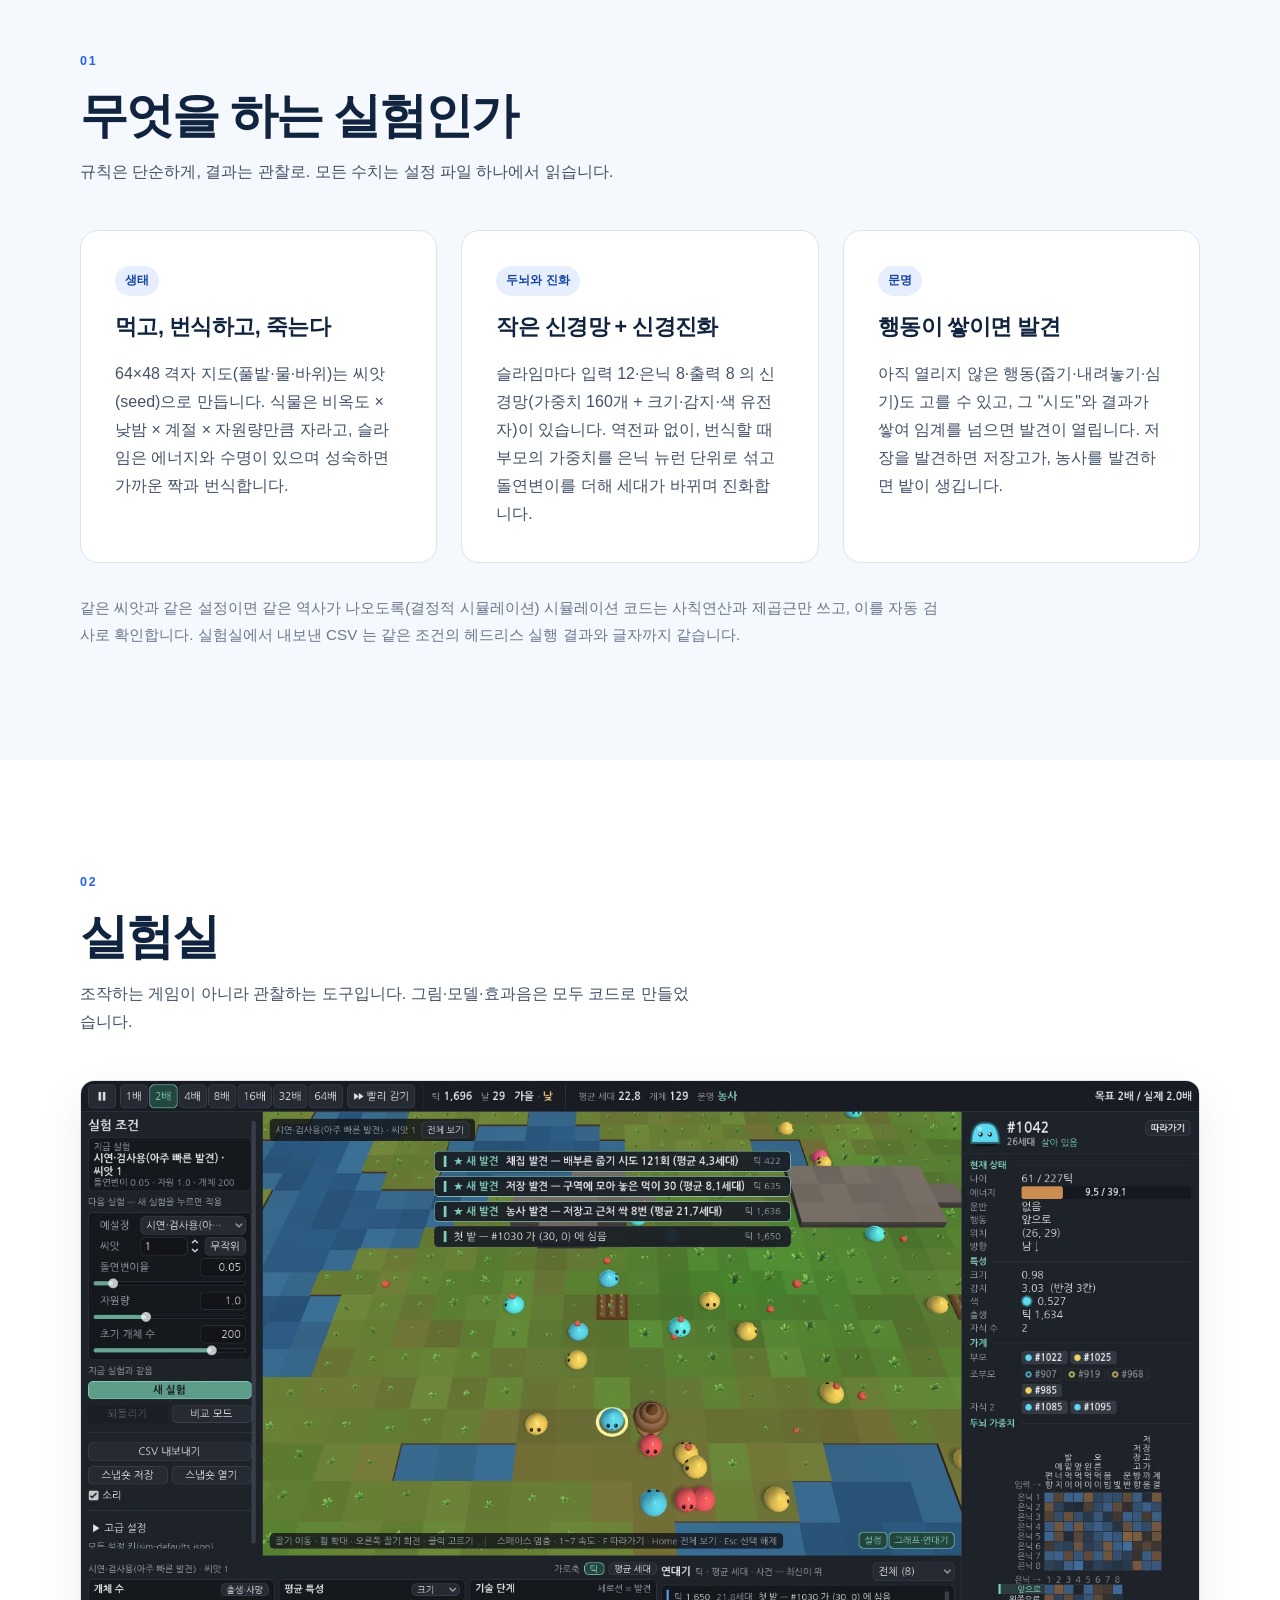
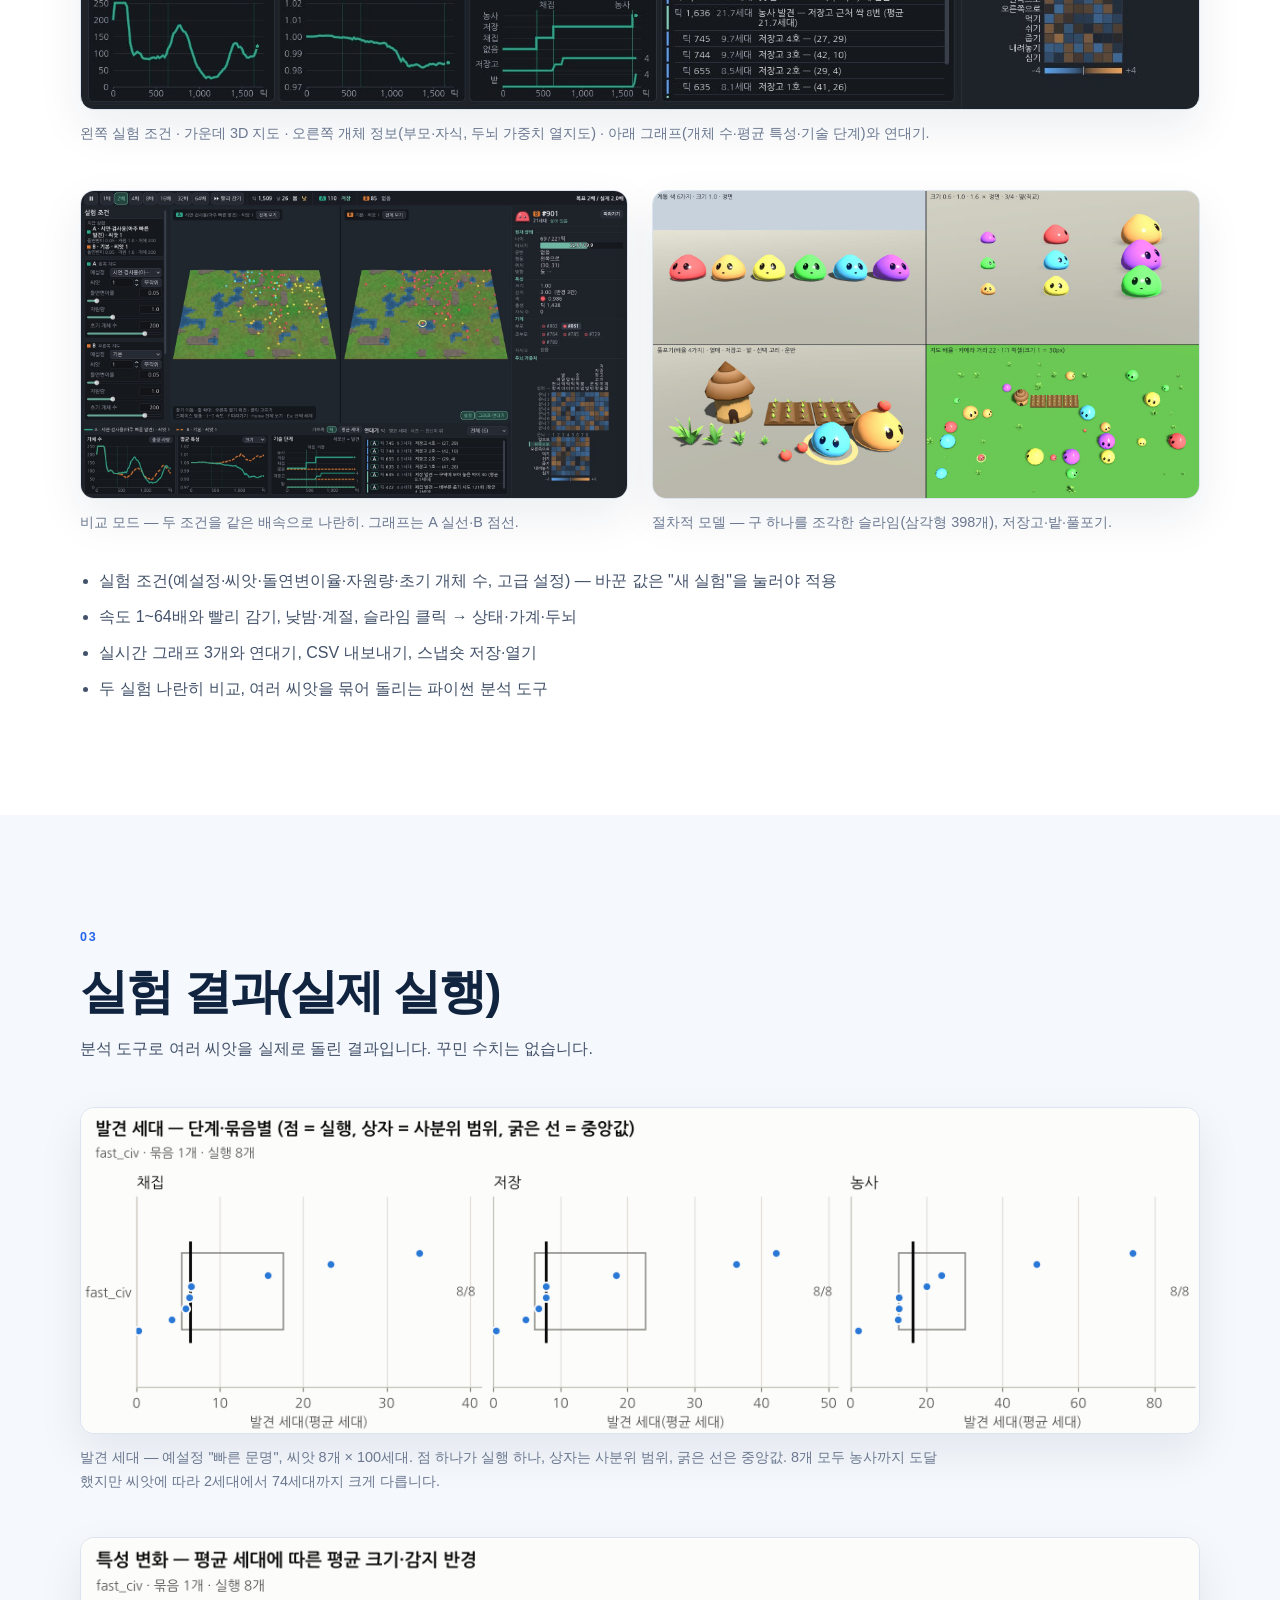
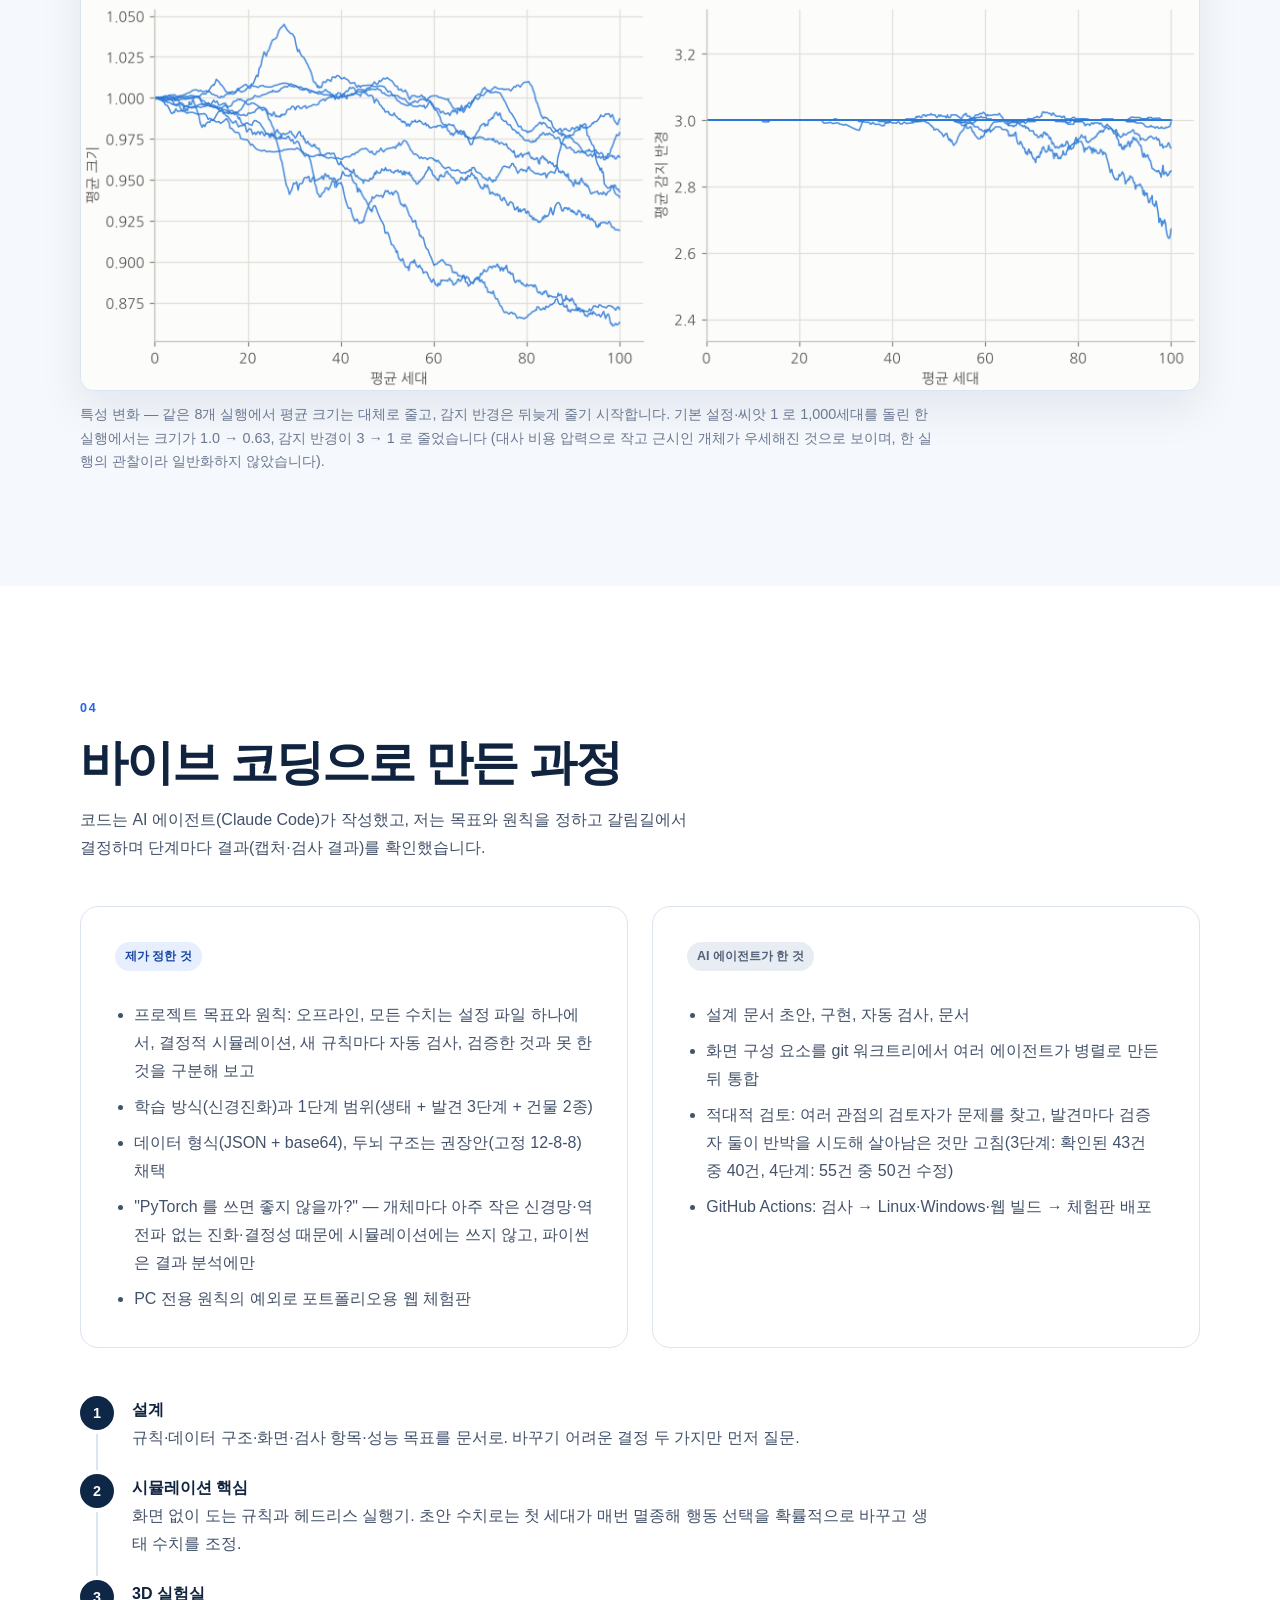
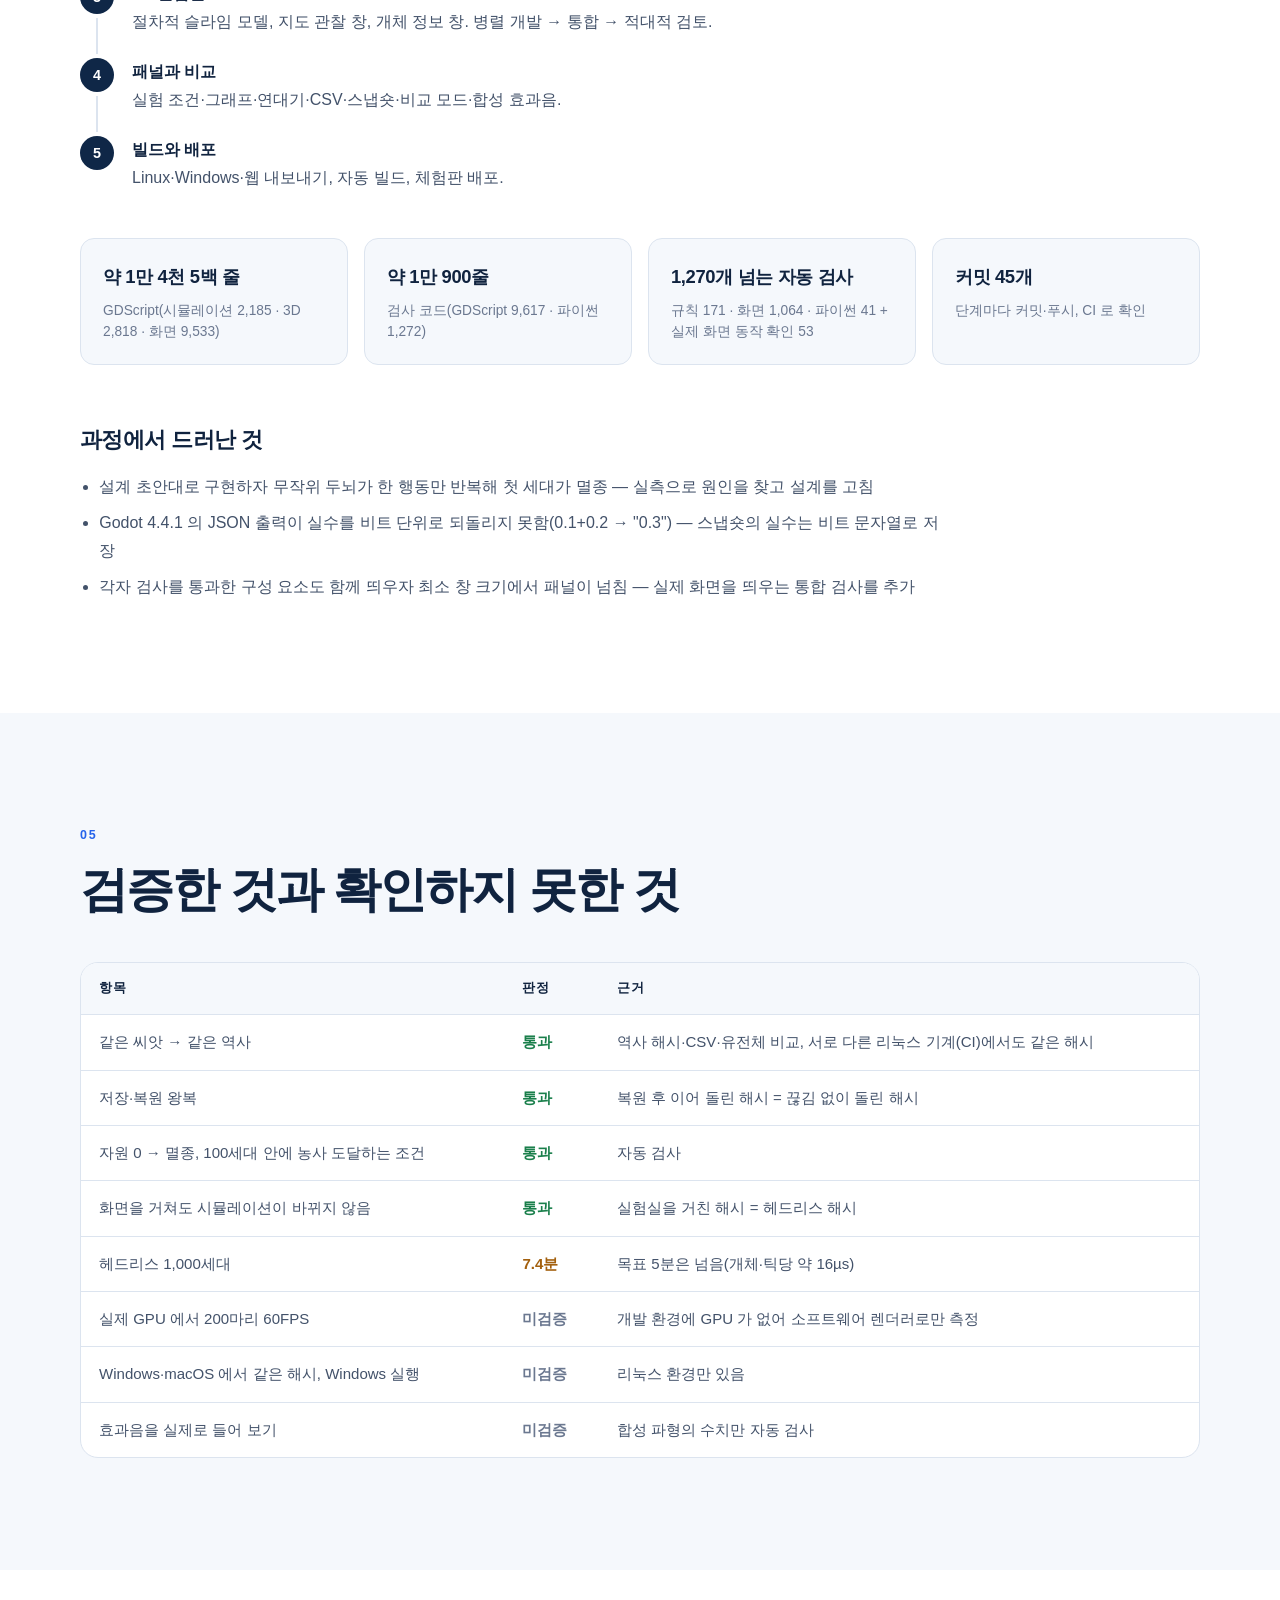
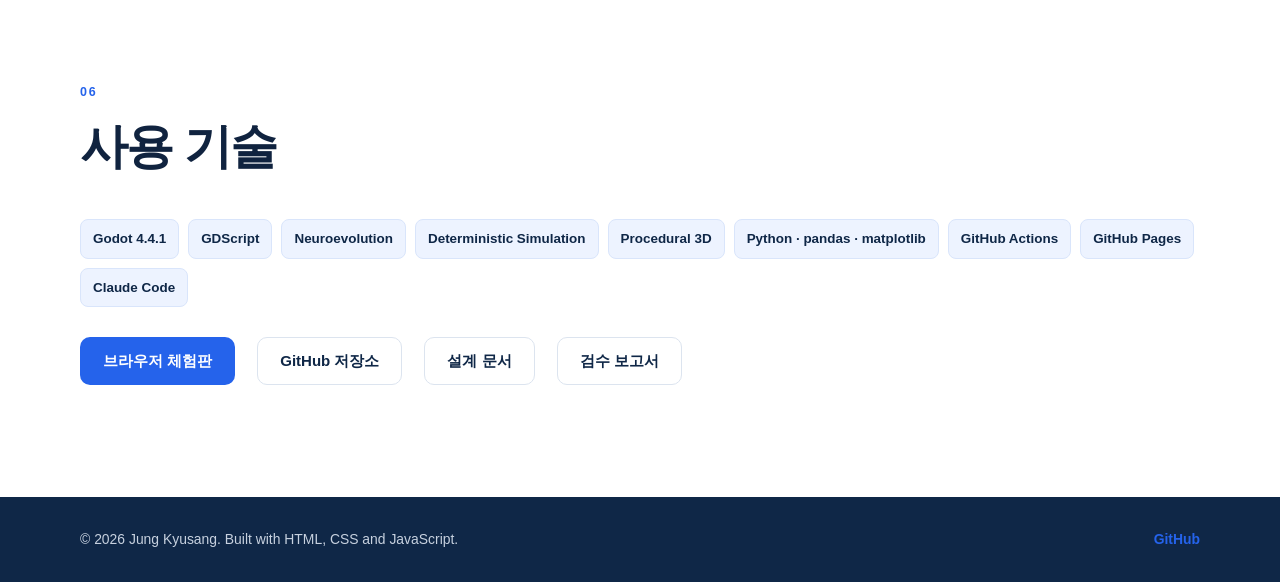
==== commit d368e8ad: "슬라임 실험실 상세 페이지: 4단계 최종 점검 뒤 숫자로 갱신(검사 1,276개·코드 줄 수·커밋 45개) Co-Authored-By: Claude Opus 5.5 <noreply" ====
--- a/projects/slime-lab.html
+++ b/projects/slime-lab.html
@@ -222,7 +222,7 @@
                         <ul class="plain-list">
                             <li>설계 문서 초안, 구현, 자동 검사, 문서</li>
                             <li>화면 구성 요소를 git 워크트리에서 여러 에이전트가 병렬로 만든 뒤 통합</li>
-                            <li>적대적 검토: 여러 관점의 검토자가 문제를 찾고, 발견마다 검증자 둘이 반박을 시도해 살아남은 것만 고침(3단계: 43건 확인 중 40건 수정)</li>
+                            <li>적대적 검토: 여러 관점의 검토자가 문제를 찾고, 발견마다 검증자 둘이 반박을 시도해 살아남은 것만 고침(3단계: 확인된 43건 중 40건, 4단계: 55건 중 50건 수정)</li>
                             <li>GitHub Actions: 검사 → Linux·Windows·웹 빌드 → 체험판 배포</li>
                         </ul>
                     </article>
@@ -237,10 +237,10 @@
                 </ol>
 
                 <div class="stat-grid">
-                    <div><strong>약 1만 3천 줄</strong><span>GDScript(시뮬레이션 2,170 · 3D 2,790 · 화면 7,990)</span></div>
-                    <div><strong>약 7,700줄</strong><span>검사 코드</span></div>
-                    <div><strong>1,000개 넘는 자동 검사</strong><span>규칙 159 · 화면 835 · 파이썬 29 + 실제 화면 동작 확인</span></div>
-                    <div><strong>커밋 31개</strong><span>단계마다 커밋·푸시, CI 로 확인</span></div>
+                    <div><strong>약 1만 4천 5백 줄</strong><span>GDScript(시뮬레이션 2,185 · 3D 2,818 · 화면 9,533)</span></div>
+                    <div><strong>약 1만 900줄</strong><span>검사 코드(GDScript 9,617 · 파이썬 1,272)</span></div>
+                    <div><strong>1,270개 넘는 자동 검사</strong><span>규칙 171 · 화면 1,064 · 파이썬 41 + 실제 화면 동작 확인 53</span></div>
+                    <div><strong>커밋 45개</strong><span>단계마다 커밋·푸시, CI 로 확인</span></div>
                 </div>
 
                 <h3 class="subheading">과정에서 드러난 것</h3>
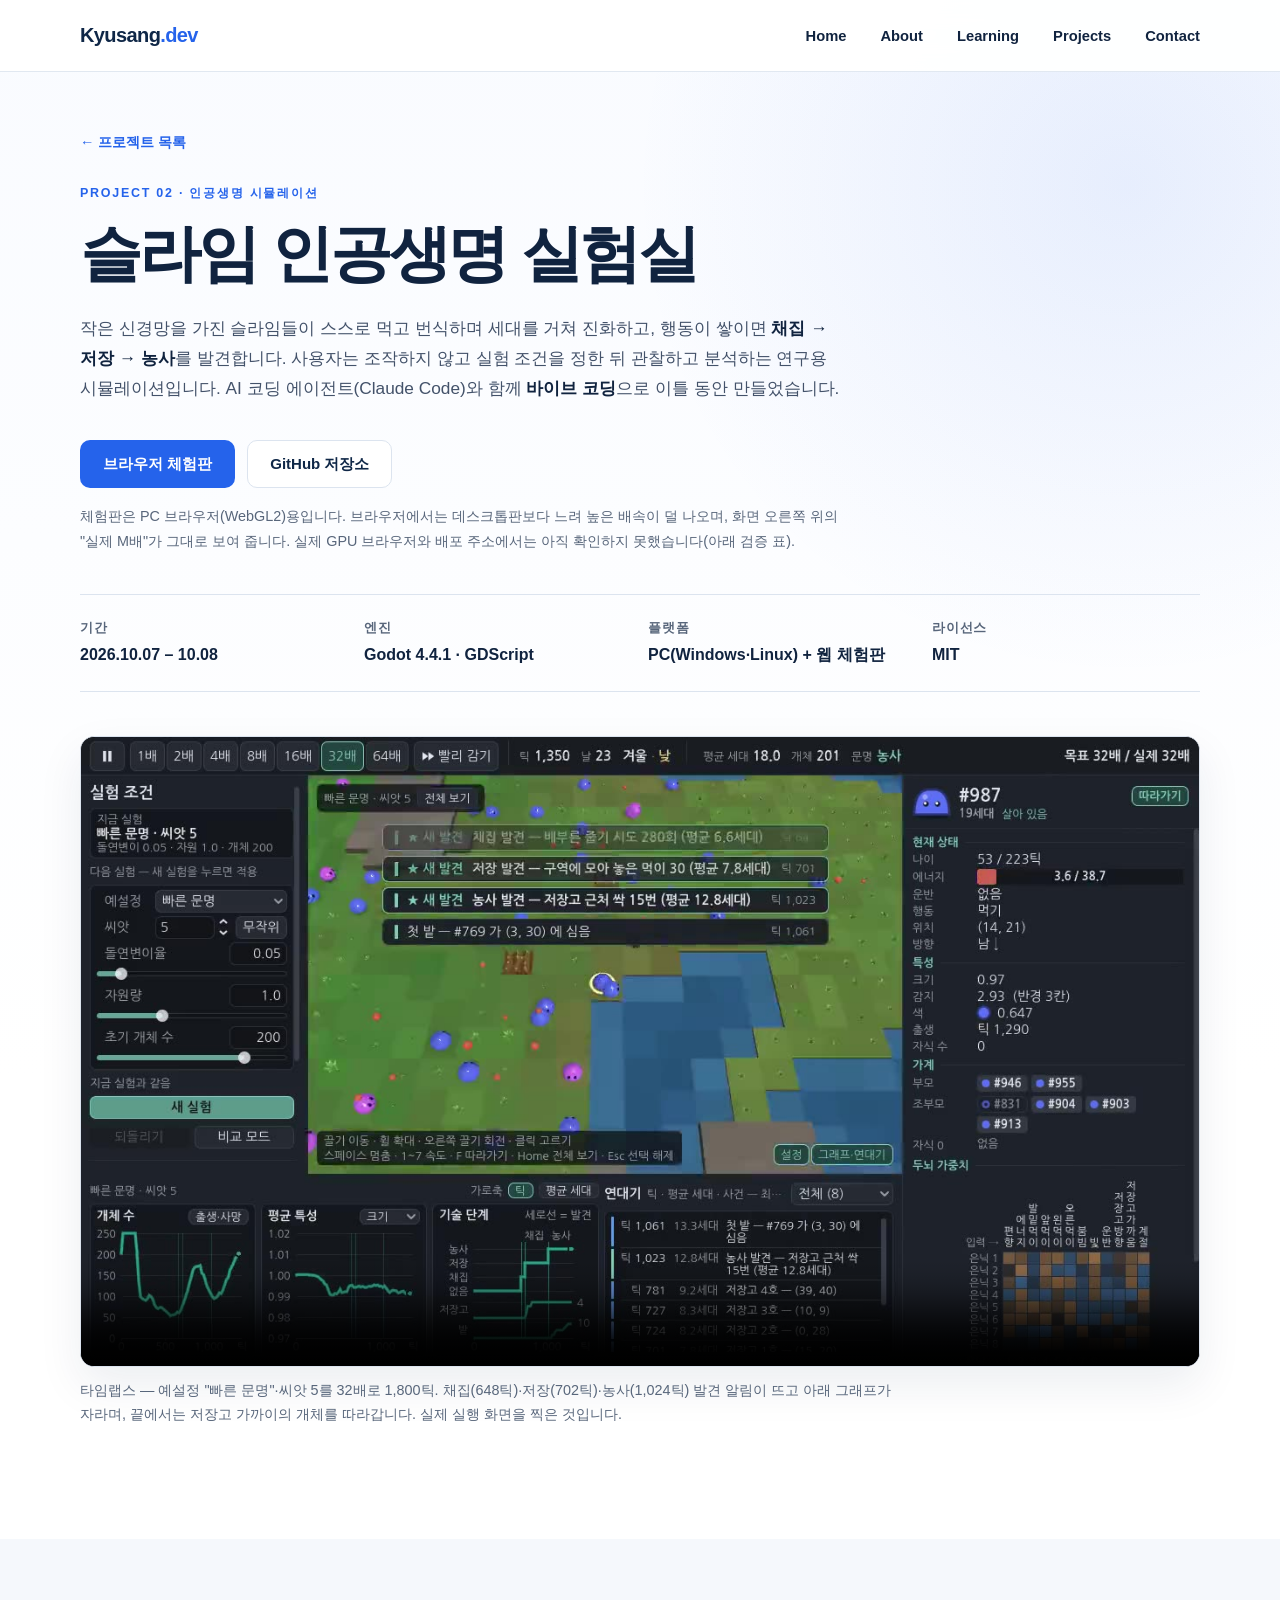
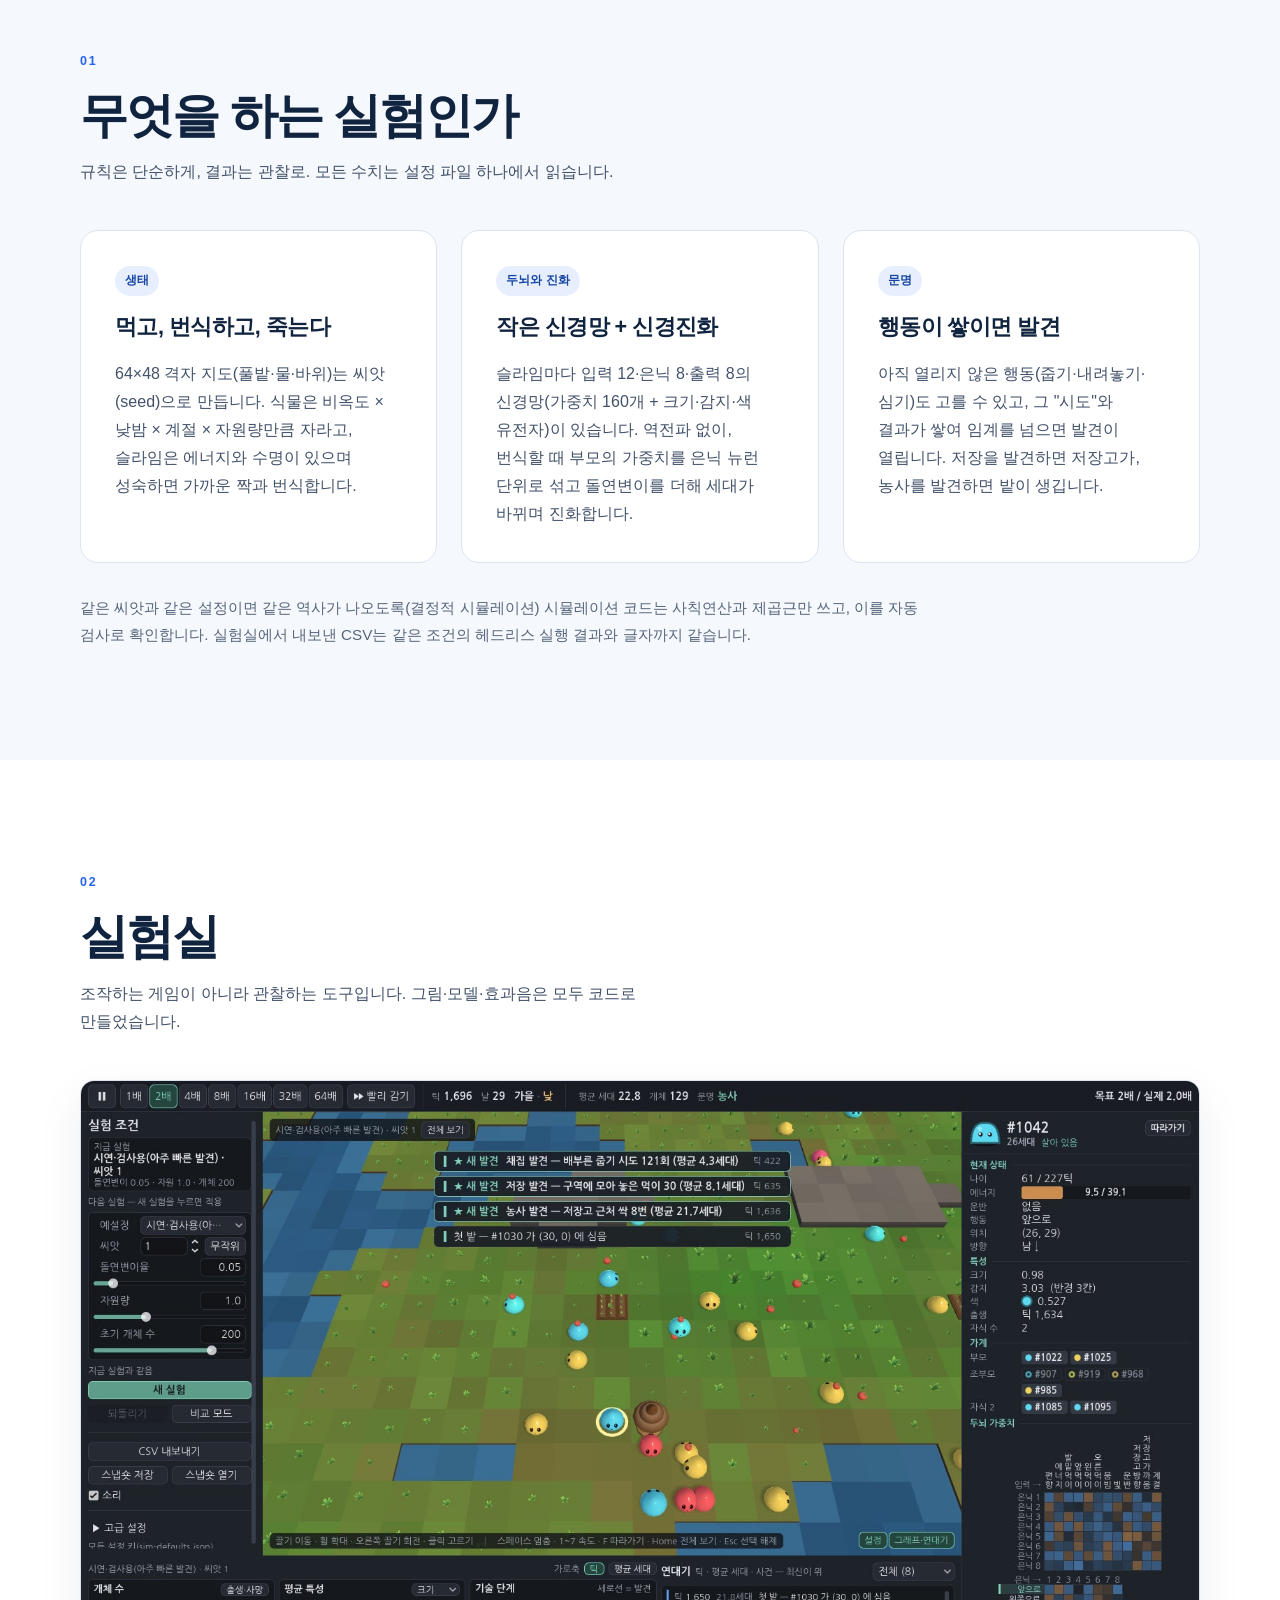
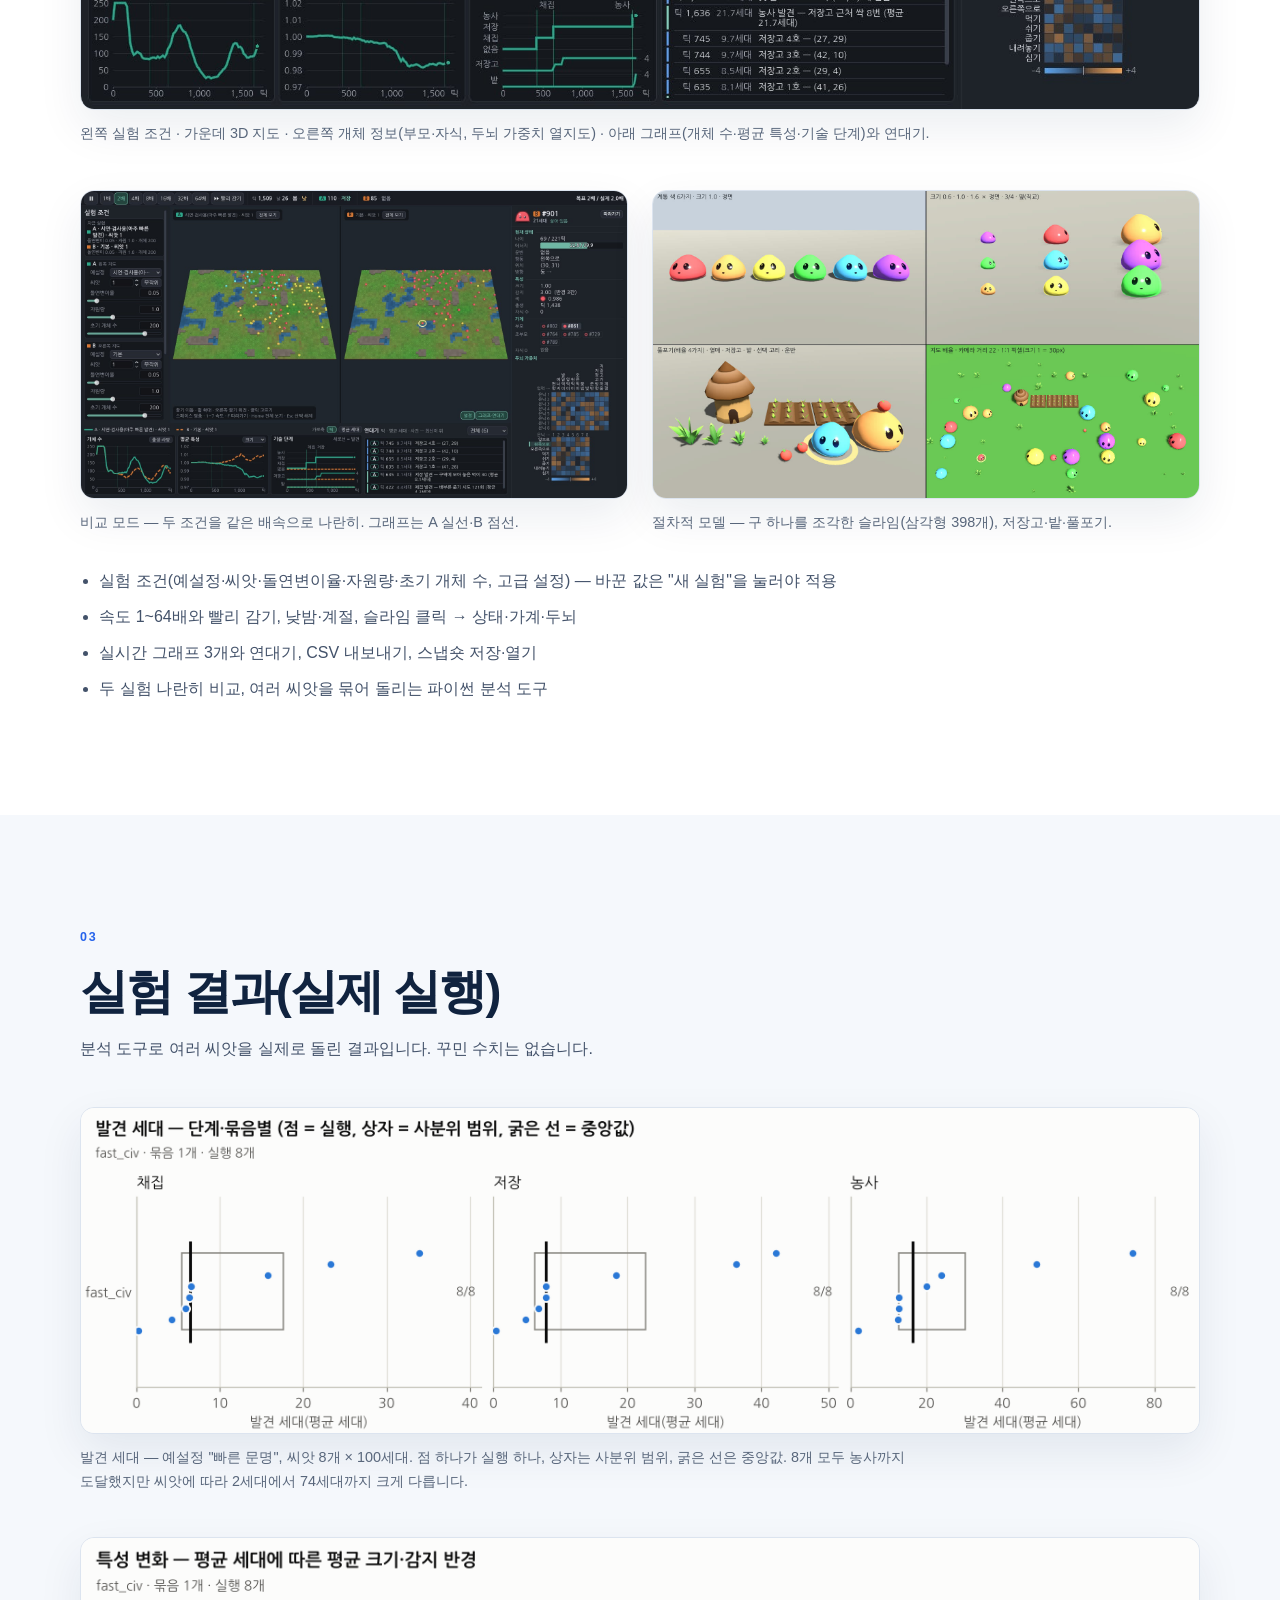
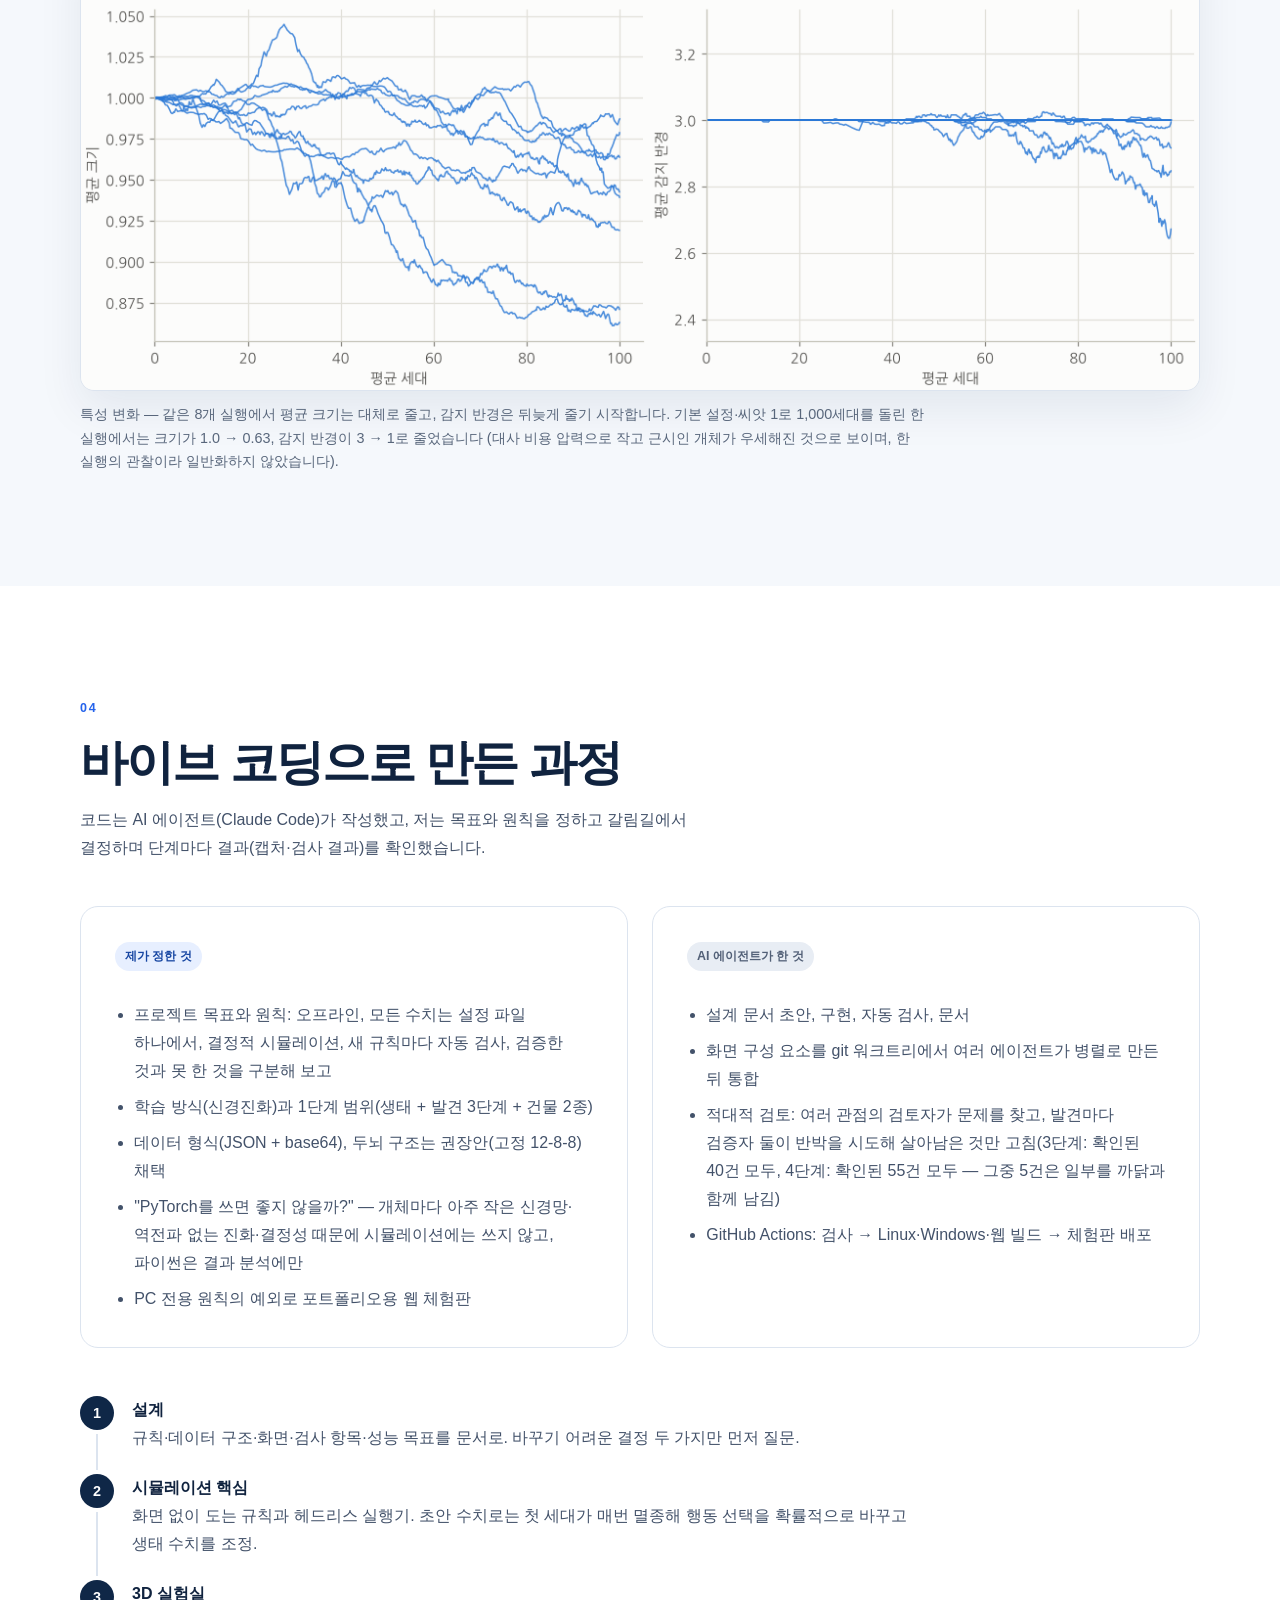
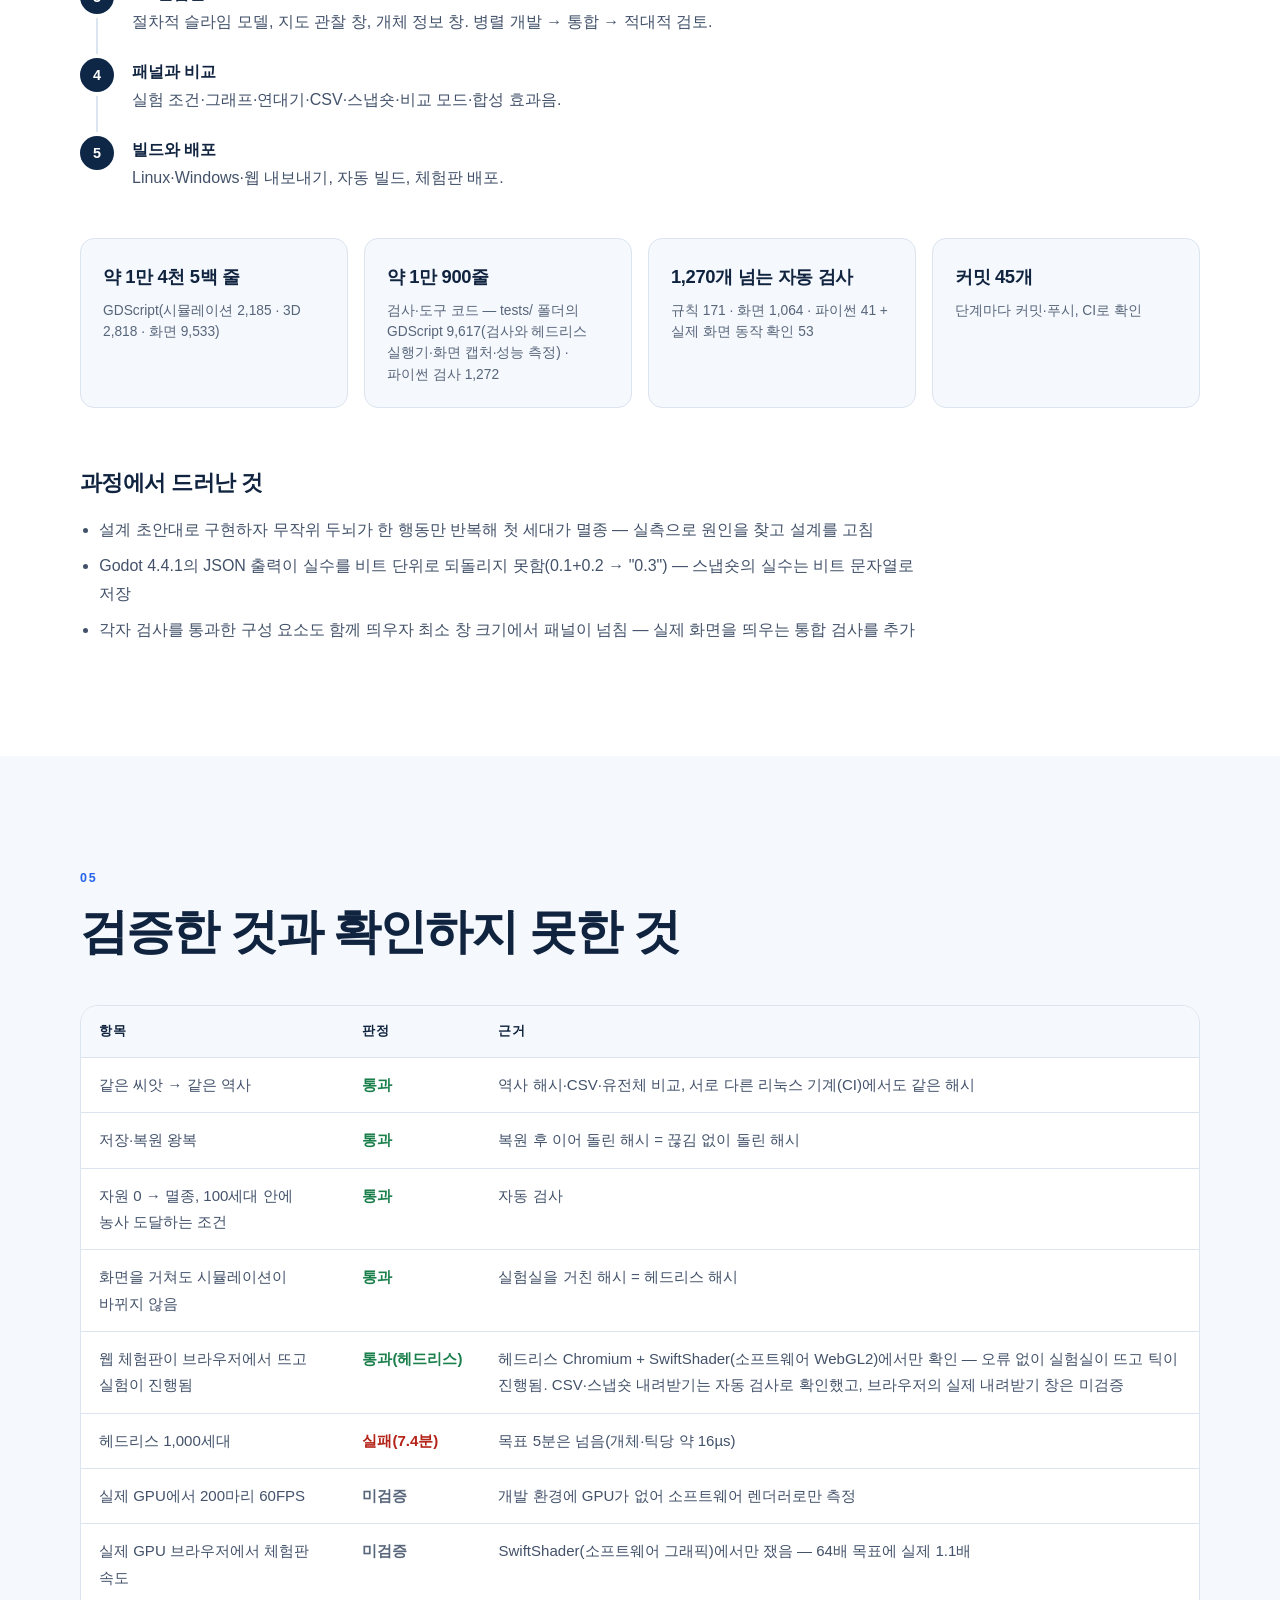
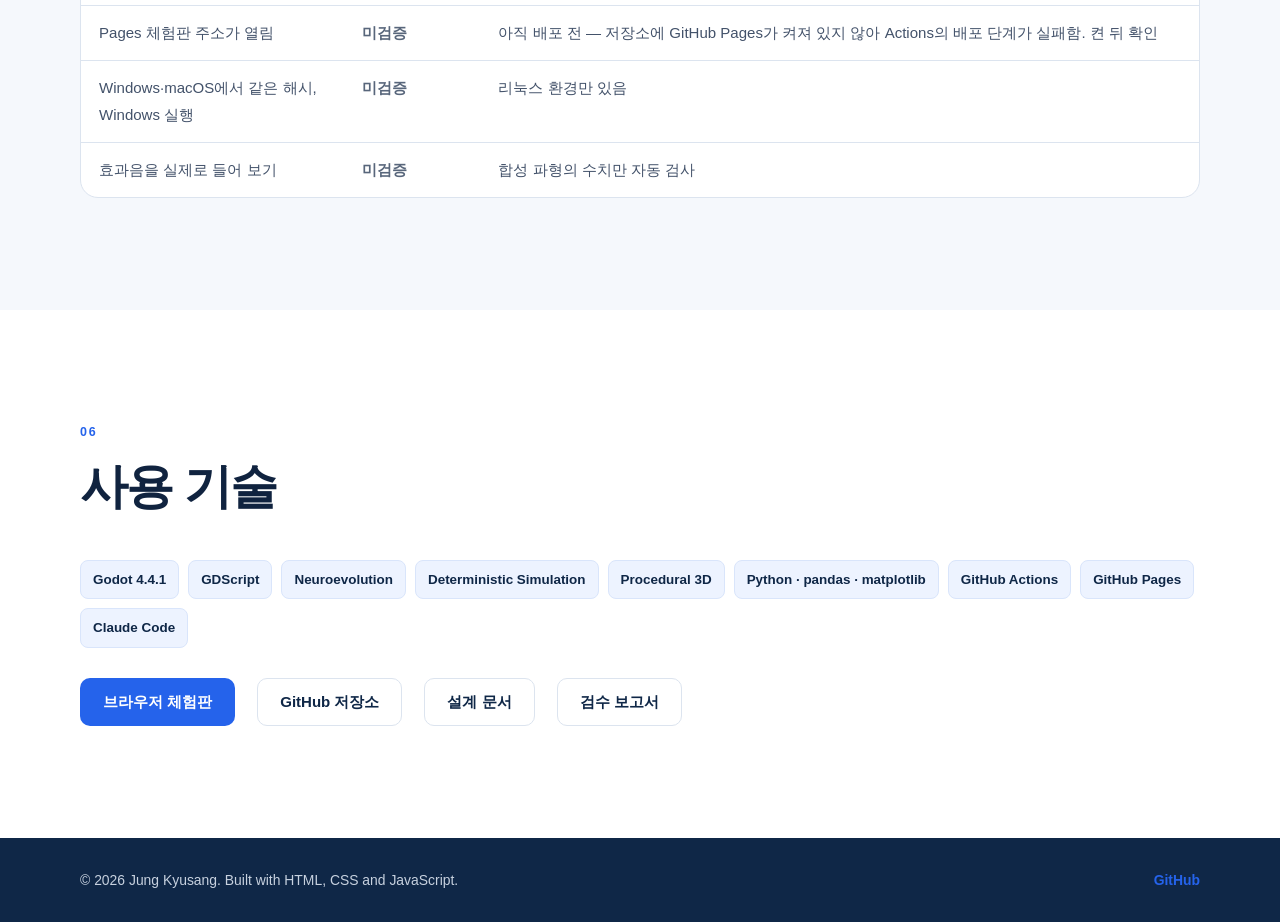
==== commit b9d5e91f: "슬라임 실험실 상세 페이지: 검증 표·검토 건수·폰 폭 읽기·대비·줄바꿈·조사 고침 - 검증 표에 웹 체험판(헤드리스 Chromium + SwiftShader에서만 통과), 실제 " ====
--- a/projects/slime-lab.html
+++ b/projects/slime-lab.html
@@ -57,7 +57,8 @@
                 </div>
                 <p class="demo-note">
                     체험판은 PC 브라우저(WebGL2)용입니다. 브라우저에서는 데스크톱판보다 느려 높은 배속이 덜 나오며,
-                    화면 오른쪽 위의 "실제 M배"가 그대로 보여 줍니다.
+                    화면 오른쪽 위의 "실제 M배"가 그대로 보여 줍니다. 실제 GPU 브라우저와 배포 주소에서는
+                    아직 확인하지 못했습니다(아래 검증 표).
                 </p>
 
                 <dl class="project-meta">
@@ -75,7 +76,7 @@
                         이 브라우저는 영상을 재생할 수 없습니다.
                     </video>
                     <figcaption>
-                        타임랩스 — 예설정 "빠른 문명"·씨앗 5 를 32배로 1,800틱. 채집(648틱)·저장(702틱)·농사(1,024틱)
+                        타임랩스 — 예설정 "빠른 문명"·씨앗 5를 32배로 1,800틱. 채집(648틱)·저장(702틱)·농사(1,024틱)
                         발견 알림이 뜨고 아래 그래프가 자라며, 끝에서는 저장고 가까이의 개체를 따라갑니다.
                         실제 실행 화면을 찍은 것입니다.
                     </figcaption>
@@ -104,7 +105,7 @@
                         <p class="card-label current">두뇌와 진화</p>
                         <h3>작은 신경망 + 신경진화</h3>
                         <p>
-                            슬라임마다 입력 12·은닉 8·출력 8 의 신경망(가중치 160개 + 크기·감지·색 유전자)이 있습니다.
+                            슬라임마다 입력 12·은닉 8·출력 8의 신경망(가중치 160개 + 크기·감지·색 유전자)이 있습니다.
                             역전파 없이, 번식할 때 부모의 가중치를 은닉 뉴런 단위로 섞고 돌연변이를 더해 세대가 바뀌며 진화합니다.
                         </p>
                     </article>
@@ -119,7 +120,7 @@
                 </div>
                 <p class="section-note">
                     같은 씨앗과 같은 설정이면 같은 역사가 나오도록(결정적 시뮬레이션) 시뮬레이션 코드는 사칙연산과 제곱근만 쓰고,
-                    이를 자동 검사로 확인합니다. 실험실에서 내보낸 CSV 는 같은 조건의 헤드리스 실행 결과와 글자까지 같습니다.
+                    이를 자동 검사로 확인합니다. 실험실에서 내보낸 CSV는 같은 조건의 헤드리스 실행 결과와 글자까지 같습니다.
                 </p>
             </div>
         </section>
@@ -134,8 +135,10 @@
                 </div>
 
                 <figure class="media-figure">
-                    <img src="../images/slime-lab/lab.jpg" width="1600" height="900" loading="lazy"
-                         alt="실험실 전체 화면: 왼쪽 실험 조건, 가운데 3D 지도, 오른쪽 고른 슬라임의 정보와 두뇌 가중치, 아래 그래프 3개와 연대기">
+                    <a class="media-link" href="../images/slime-lab/lab.jpg">
+                        <img src="../images/slime-lab/lab.jpg" width="1600" height="900" loading="lazy"
+                             alt="실험실 전체 화면: 왼쪽 실험 조건, 가운데 3D 지도, 오른쪽 고른 슬라임의 정보와 두뇌 가중치, 아래 그래프 3개와 연대기">
+                    </a>
                     <figcaption>
                         왼쪽 실험 조건 · 가운데 3D 지도 · 오른쪽 개체 정보(부모·자식, 두뇌 가중치 열지도) ·
                         아래 그래프(개체 수·평균 특성·기술 단계)와 연대기.
@@ -144,13 +147,17 @@
 
                 <div class="figure-pair">
                     <figure class="media-figure">
-                        <img src="../images/slime-lab/compare.jpg" width="1600" height="900" loading="lazy"
-                             alt="비교 모드: 두 조건의 지도를 나란히 놓고 그래프는 A 실선·B 점선으로 겹쳐 보여 주는 화면">
+                        <a class="media-link" href="../images/slime-lab/compare.jpg">
+                            <img src="../images/slime-lab/compare.jpg" width="1600" height="900" loading="lazy"
+                                 alt="비교 모드: 두 조건의 지도를 나란히 놓고 그래프는 A 실선·B 점선으로 겹쳐 보여 주는 화면">
+                        </a>
                         <figcaption>비교 모드 — 두 조건을 같은 배속으로 나란히. 그래프는 A 실선·B 점선.</figcaption>
                     </figure>
                     <figure class="media-figure">
-                        <img src="../images/slime-lab/models.jpg" width="1600" height="900" loading="lazy"
-                             alt="코드로 만든 슬라임 모델(여러 색과 크기), 풀포기, 열매, 저장고, 밭">
+                        <a class="media-link" href="../images/slime-lab/models.jpg">
+                            <img src="../images/slime-lab/models.jpg" width="1600" height="900" loading="lazy"
+                                 alt="코드로 만든 슬라임 모델(여러 색과 크기), 풀포기, 열매, 저장고, 밭">
+                        </a>
                         <figcaption>절차적 모델 — 구 하나를 조각한 슬라임(삼각형 398개), 저장고·밭·풀포기.</figcaption>
                     </figure>
                 </div>
@@ -174,21 +181,27 @@
                 </div>
 
                 <figure class="media-figure chart-figure">
-                    <img src="../images/slime-lab/discovery.png" width="1210" height="352" loading="lazy"
-                         alt="예설정 빠른 문명, 씨앗 8개 × 100세대에서 채집·저장·농사를 발견한 평균 세대의 분포">
+                    <a class="media-link" href="../images/slime-lab/discovery.png">
+                        <img src="../images/slime-lab/discovery.png" width="1210" height="352" loading="lazy"
+                             alt="예설정 빠른 문명, 씨앗 8개 × 100세대에서 채집·저장·농사를 발견한 평균 세대의 분포">
+                    </a>
                     <figcaption>
                         발견 세대 — 예설정 "빠른 문명", 씨앗 8개 × 100세대. 점 하나가 실행 하나, 상자는 사분위 범위,
                         굵은 선은 중앙값. 8개 모두 농사까지 도달했지만 씨앗에 따라 2세대에서 74세대까지 크게 다릅니다.
+                        <span class="zoom-hint">그림을 누르면 원본 크기로 열립니다.</span>
                     </figcaption>
                 </figure>
 
                 <figure class="media-figure chart-figure">
-                    <img src="../images/slime-lab/traits.png" width="1144" height="462" loading="lazy"
-                         alt="같은 실행들에서 평균 세대에 따른 평균 크기와 평균 감지 반경의 변화">
+                    <a class="media-link" href="../images/slime-lab/traits.png">
+                        <img src="../images/slime-lab/traits.png" width="1144" height="462" loading="lazy"
+                             alt="같은 실행들에서 평균 세대에 따른 평균 크기와 평균 감지 반경의 변화">
+                    </a>
                     <figcaption>
                         특성 변화 — 같은 8개 실행에서 평균 크기는 대체로 줄고, 감지 반경은 뒤늦게 줄기 시작합니다.
-                        기본 설정·씨앗 1 로 1,000세대를 돌린 한 실행에서는 크기가 1.0 → 0.63, 감지 반경이 3 → 1 로 줄었습니다
+                        기본 설정·씨앗 1로 1,000세대를 돌린 한 실행에서는 크기가 1.0 → 0.63, 감지 반경이 3 → 1로 줄었습니다
                         (대사 비용 압력으로 작고 근시인 개체가 우세해진 것으로 보이며, 한 실행의 관찰이라 일반화하지 않았습니다).
+                        <span class="zoom-hint">그림을 누르면 원본 크기로 열립니다.</span>
                     </figcaption>
                 </figure>
             </div>
@@ -213,7 +226,7 @@
                             <li>프로젝트 목표와 원칙: 오프라인, 모든 수치는 설정 파일 하나에서, 결정적 시뮬레이션, 새 규칙마다 자동 검사, 검증한 것과 못 한 것을 구분해 보고</li>
                             <li>학습 방식(신경진화)과 1단계 범위(생태 + 발견 3단계 + 건물 2종)</li>
                             <li>데이터 형식(JSON + base64), 두뇌 구조는 권장안(고정 12-8-8) 채택</li>
-                            <li>"PyTorch 를 쓰면 좋지 않을까?" — 개체마다 아주 작은 신경망·역전파 없는 진화·결정성 때문에 시뮬레이션에는 쓰지 않고, 파이썬은 결과 분석에만</li>
+                            <li>"PyTorch를 쓰면 좋지 않을까?" — 개체마다 아주 작은 신경망·역전파 없는 진화·결정성 때문에 시뮬레이션에는 쓰지 않고, 파이썬은 결과 분석에만</li>
                             <li>PC 전용 원칙의 예외로 포트폴리오용 웹 체험판</li>
                         </ul>
                     </article>
@@ -222,7 +235,7 @@
                         <ul class="plain-list">
                             <li>설계 문서 초안, 구현, 자동 검사, 문서</li>
                             <li>화면 구성 요소를 git 워크트리에서 여러 에이전트가 병렬로 만든 뒤 통합</li>
-                            <li>적대적 검토: 여러 관점의 검토자가 문제를 찾고, 발견마다 검증자 둘이 반박을 시도해 살아남은 것만 고침(3단계: 확인된 43건 중 40건, 4단계: 55건 중 50건 수정)</li>
+                            <li>적대적 검토: 여러 관점의 검토자가 문제를 찾고, 발견마다 검증자 둘이 반박을 시도해 살아남은 것만 고침(3단계: 확인된 40건 모두, 4단계: 확인된 55건 모두 — 그중 5건은 일부를 까닭과 함께 남김)</li>
                             <li>GitHub Actions: 검사 → Linux·Windows·웹 빌드 → 체험판 배포</li>
                         </ul>
                     </article>
@@ -238,15 +251,15 @@
 
                 <div class="stat-grid">
                     <div><strong>약 1만 4천 5백 줄</strong><span>GDScript(시뮬레이션 2,185 · 3D 2,818 · 화면 9,533)</span></div>
-                    <div><strong>약 1만 900줄</strong><span>검사 코드(GDScript 9,617 · 파이썬 1,272)</span></div>
+                    <div><strong>약 1만 900줄</strong><span>검사·도구 코드 — tests/ 폴더의 GDScript 9,617(검사와 헤드리스 실행기·화면 캡처·성능 측정) · 파이썬 검사 1,272</span></div>
                     <div><strong>1,270개 넘는 자동 검사</strong><span>규칙 171 · 화면 1,064 · 파이썬 41 + 실제 화면 동작 확인 53</span></div>
-                    <div><strong>커밋 45개</strong><span>단계마다 커밋·푸시, CI 로 확인</span></div>
+                    <div><strong>커밋 45개</strong><span>단계마다 커밋·푸시, CI로 확인</span></div>
                 </div>
 
                 <h3 class="subheading">과정에서 드러난 것</h3>
                 <ul class="check-list">
                     <li>설계 초안대로 구현하자 무작위 두뇌가 한 행동만 반복해 첫 세대가 멸종 — 실측으로 원인을 찾고 설계를 고침</li>
-                    <li>Godot 4.4.1 의 JSON 출력이 실수를 비트 단위로 되돌리지 못함(0.1+0.2 → "0.3") — 스냅숏의 실수는 비트 문자열로 저장</li>
+                    <li>Godot 4.4.1의 JSON 출력이 실수를 비트 단위로 되돌리지 못함(0.1+0.2 → "0.3") — 스냅숏의 실수는 비트 문자열로 저장</li>
                     <li>각자 검사를 통과한 구성 요소도 함께 띄우자 최소 창 크기에서 패널이 넘침 — 실제 화면을 띄우는 통합 검사를 추가</li>
                 </ul>
             </div>
@@ -265,14 +278,17 @@
                             <tr><th scope="col">항목</th><th scope="col">판정</th><th scope="col">근거</th></tr>
                         </thead>
                         <tbody>
-                            <tr><td>같은 씨앗 → 같은 역사</td><td class="ok">통과</td><td>역사 해시·CSV·유전체 비교, 서로 다른 리눅스 기계(CI)에서도 같은 해시</td></tr>
-                            <tr><td>저장·복원 왕복</td><td class="ok">통과</td><td>복원 후 이어 돌린 해시 = 끊김 없이 돌린 해시</td></tr>
-                            <tr><td>자원 0 → 멸종, 100세대 안에 농사 도달하는 조건</td><td class="ok">통과</td><td>자동 검사</td></tr>
-                            <tr><td>화면을 거쳐도 시뮬레이션이 바뀌지 않음</td><td class="ok">통과</td><td>실험실을 거친 해시 = 헤드리스 해시</td></tr>
-                            <tr><td>헤드리스 1,000세대</td><td class="warn">7.4분</td><td>목표 5분은 넘음(개체·틱당 약 16µs)</td></tr>
-                            <tr><td>실제 GPU 에서 200마리 60FPS</td><td class="none">미검증</td><td>개발 환경에 GPU 가 없어 소프트웨어 렌더러로만 측정</td></tr>
-                            <tr><td>Windows·macOS 에서 같은 해시, Windows 실행</td><td class="none">미검증</td><td>리눅스 환경만 있음</td></tr>
-                            <tr><td>효과음을 실제로 들어 보기</td><td class="none">미검증</td><td>합성 파형의 수치만 자동 검사</td></tr>
+                            <tr><td>같은 씨앗 → 같은 역사</td><td class="ok" data-label="판정">통과</td><td data-label="근거">역사 해시·CSV·유전체 비교, 서로 다른 리눅스 기계(CI)에서도 같은 해시</td></tr>
+                            <tr><td>저장·복원 왕복</td><td class="ok" data-label="판정">통과</td><td data-label="근거">복원 후 이어 돌린 해시 = 끊김 없이 돌린 해시</td></tr>
+                            <tr><td>자원 0 → 멸종, 100세대 안에 농사 도달하는 조건</td><td class="ok" data-label="판정">통과</td><td data-label="근거">자동 검사</td></tr>
+                            <tr><td>화면을 거쳐도 시뮬레이션이 바뀌지 않음</td><td class="ok" data-label="판정">통과</td><td data-label="근거">실험실을 거친 해시 = 헤드리스 해시</td></tr>
+                            <tr><td>웹 체험판이 브라우저에서 뜨고 실험이 진행됨</td><td class="ok" data-label="판정">통과(헤드리스)</td><td data-label="근거">헤드리스 Chromium + SwiftShader(소프트웨어 WebGL2)에서만 확인 — 오류 없이 실험실이 뜨고 틱이 진행됨. CSV·스냅숏 내려받기는 자동 검사로 확인했고, 브라우저의 실제 내려받기 창은 미검증</td></tr>
+                            <tr><td>헤드리스 1,000세대</td><td class="fail" data-label="판정">실패(7.4분)</td><td data-label="근거">목표 5분은 넘음(개체·틱당 약 16µs)</td></tr>
+                            <tr><td>실제 GPU에서 200마리 60FPS</td><td class="none" data-label="판정">미검증</td><td data-label="근거">개발 환경에 GPU가 없어 소프트웨어 렌더러로만 측정</td></tr>
+                            <tr><td>실제 GPU 브라우저에서 체험판 속도</td><td class="none" data-label="판정">미검증</td><td data-label="근거">SwiftShader(소프트웨어 그래픽)에서만 쟀음 — 64배 목표에 실제 1.1배</td></tr>
+                            <tr><td>Pages 체험판 주소가 열림</td><td class="none" data-label="판정">미검증</td><td data-label="근거">아직 배포 전 — 저장소에 GitHub Pages가 켜져 있지 않아 Actions의 배포 단계가 실패함. 켠 뒤 확인</td></tr>
+                            <tr><td>Windows·macOS에서 같은 해시, Windows 실행</td><td class="none" data-label="판정">미검증</td><td data-label="근거">리눅스 환경만 있음</td></tr>
+                            <tr><td>효과음을 실제로 들어 보기</td><td class="none" data-label="판정">미검증</td><td data-label="근거">합성 파형의 수치만 자동 검사</td></tr>
                         </tbody>
                     </table>
                 </div>
--- a/css/project.css
+++ b/css/project.css
@@ -1,4 +1,22 @@
-/* 프로젝트 상세 페이지 전용 스타일. 색상·글꼴·버튼·카드는 style.css 의 변수와 규칙을 그대로 씁니다. */
+/* 프로젝트 상세 페이지 전용 스타일. 색상·글꼴·버튼·카드는 style.css의 변수와 규칙을 그대로 씁니다. */
+
+/* 본문 공통
+   - 한국어 제목·글은 낱말(어절) 가운데가 아니라 빈칸에서 줄을 바꿉니다. 아주 긴 낱말만 넘치지 않게 끊습니다.
+   - 보조 글자색: 사이트의 --muted-color(#6b7890)는 흰 바탕 4.45:1, 회청색 구역(#f5f8fc) 4.18:1로
+     WCAG AA(작은 글자 4.5:1)에 못 미칩니다. 캡션·노트에 설명을 많이 담는 이 페이지 본문에서는
+     사이트 팔레트의 더 진한 회청색(#58667b, .future-tags와 같은 색)을 씁니다 — 흰 바탕 5.83:1, #f5f8fc 5.47:1. */
+main {
+    --muted-color: #58667b;
+    word-break: keep-all;
+    overflow-wrap: break-word;
+}
+
+/* 제목은 줄 길이를 고르게(마지막 줄에 "것" 한 낱말만 남지 않게) */
+main h1,
+main h2,
+main h3 {
+    text-wrap: balance;
+}
 
 .project-hero {
     padding-top: calc(var(--header-height) + 56px);
@@ -89,6 +107,17 @@
     background: #fbfbf9;
 }
 
+/* 그림을 누르면 원본 크기 그림이 열림(폰에서 차트 글자를 읽을 길) */
+.media-link {
+    display: block;
+    border-radius: 14px;
+    cursor: zoom-in;
+}
+
+.zoom-hint {
+    display: none;
+}
+
 .media-figure figcaption {
     max-width: 860px;
     margin-top: 12px;
@@ -278,8 +307,9 @@
     color: #1a7f4b;
 }
 
-.verify-table .warn {
-    color: #a3600e;
+/* 실패 판정(흰 바탕 6.57:1) */
+.verify-table .fail {
+    color: #b42318;
 }
 
 .verify-table .none {
@@ -305,6 +335,64 @@
     .stat-grid {
         grid-template-columns: repeat(2, minmax(0, 1fr));
     }
+
+    /* 검증 표: 좁은 화면에서 가로 스크롤 뒤에 '근거' 열이 숨지 않도록 줄마다 쌓음(항목 / 판정 / 근거) */
+    .verify-table {
+        min-width: 0;
+    }
+
+    .verify-table thead {
+        position: absolute;
+        width: 1px;
+        height: 1px;
+        overflow: hidden;
+        clip-path: inset(50%);
+        white-space: nowrap;
+    }
+
+    .verify-table tbody,
+    .verify-table tr,
+    .verify-table td {
+        display: block;
+    }
+
+    .verify-table tr {
+        padding: 16px 18px;
+        border-bottom: 1px solid var(--border-color);
+    }
+
+    .verify-table tbody tr:last-child {
+        border-bottom: 0;
+    }
+
+    .verify-table td {
+        padding: 0;
+        border-bottom: 0;
+    }
+
+    .verify-table td:first-child {
+        color: var(--heading-color);
+        font-weight: 700;
+    }
+
+    .verify-table td[data-label] {
+        display: grid;
+        grid-template-columns: 2.6em minmax(0, 1fr);
+        column-gap: 10px;
+        align-items: baseline;
+        margin-top: 6px;
+    }
+
+    .verify-table td[data-label]::before {
+        color: var(--muted-color);
+        content: attr(data-label);
+        font-size: 0.8rem;
+        font-weight: 800;
+    }
+
+    .verify-table td:nth-child(2) {
+        white-space: normal;
+    }
 }
 
 @media (max-width: 520px) {
@@ -312,4 +400,9 @@
     .stat-grid {
         grid-template-columns: 1fr;
     }
-}
+
+    .zoom-hint {
+        display: block;
+        margin-top: 4px;
+    }
+}
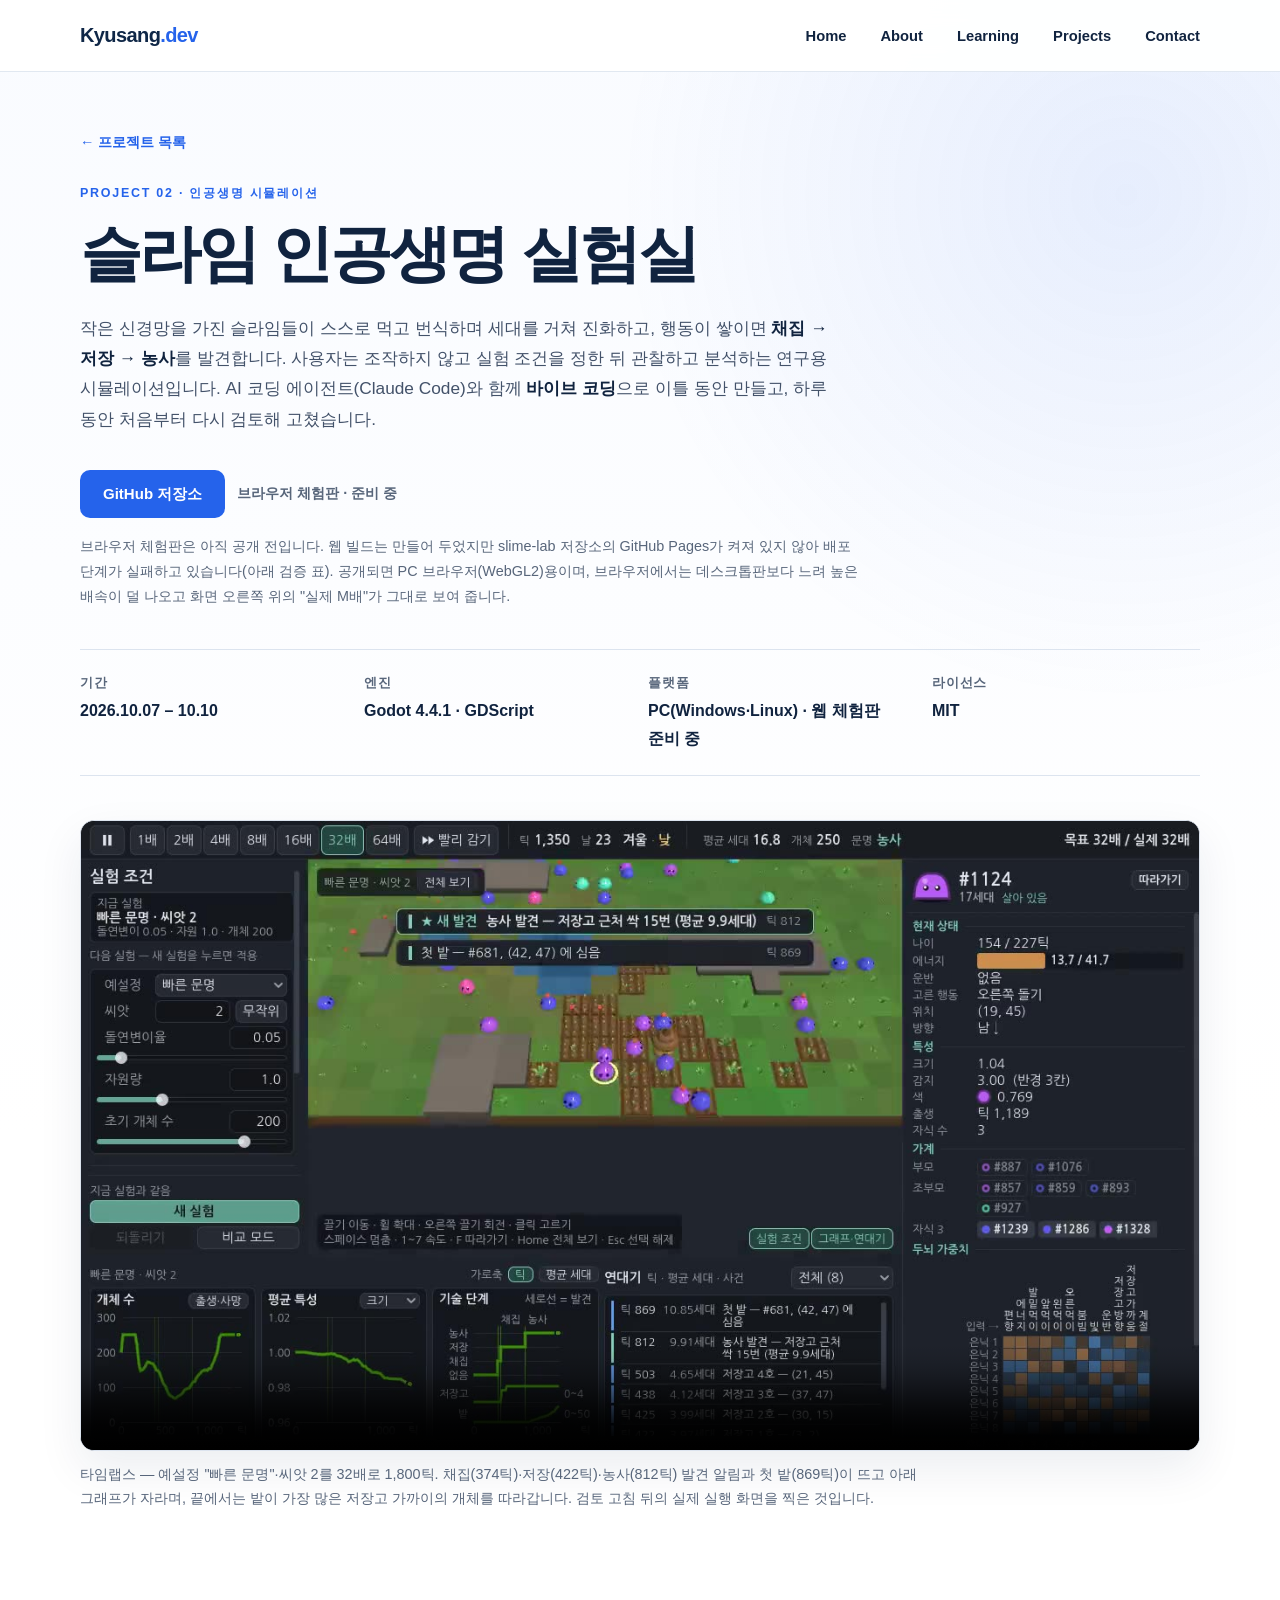
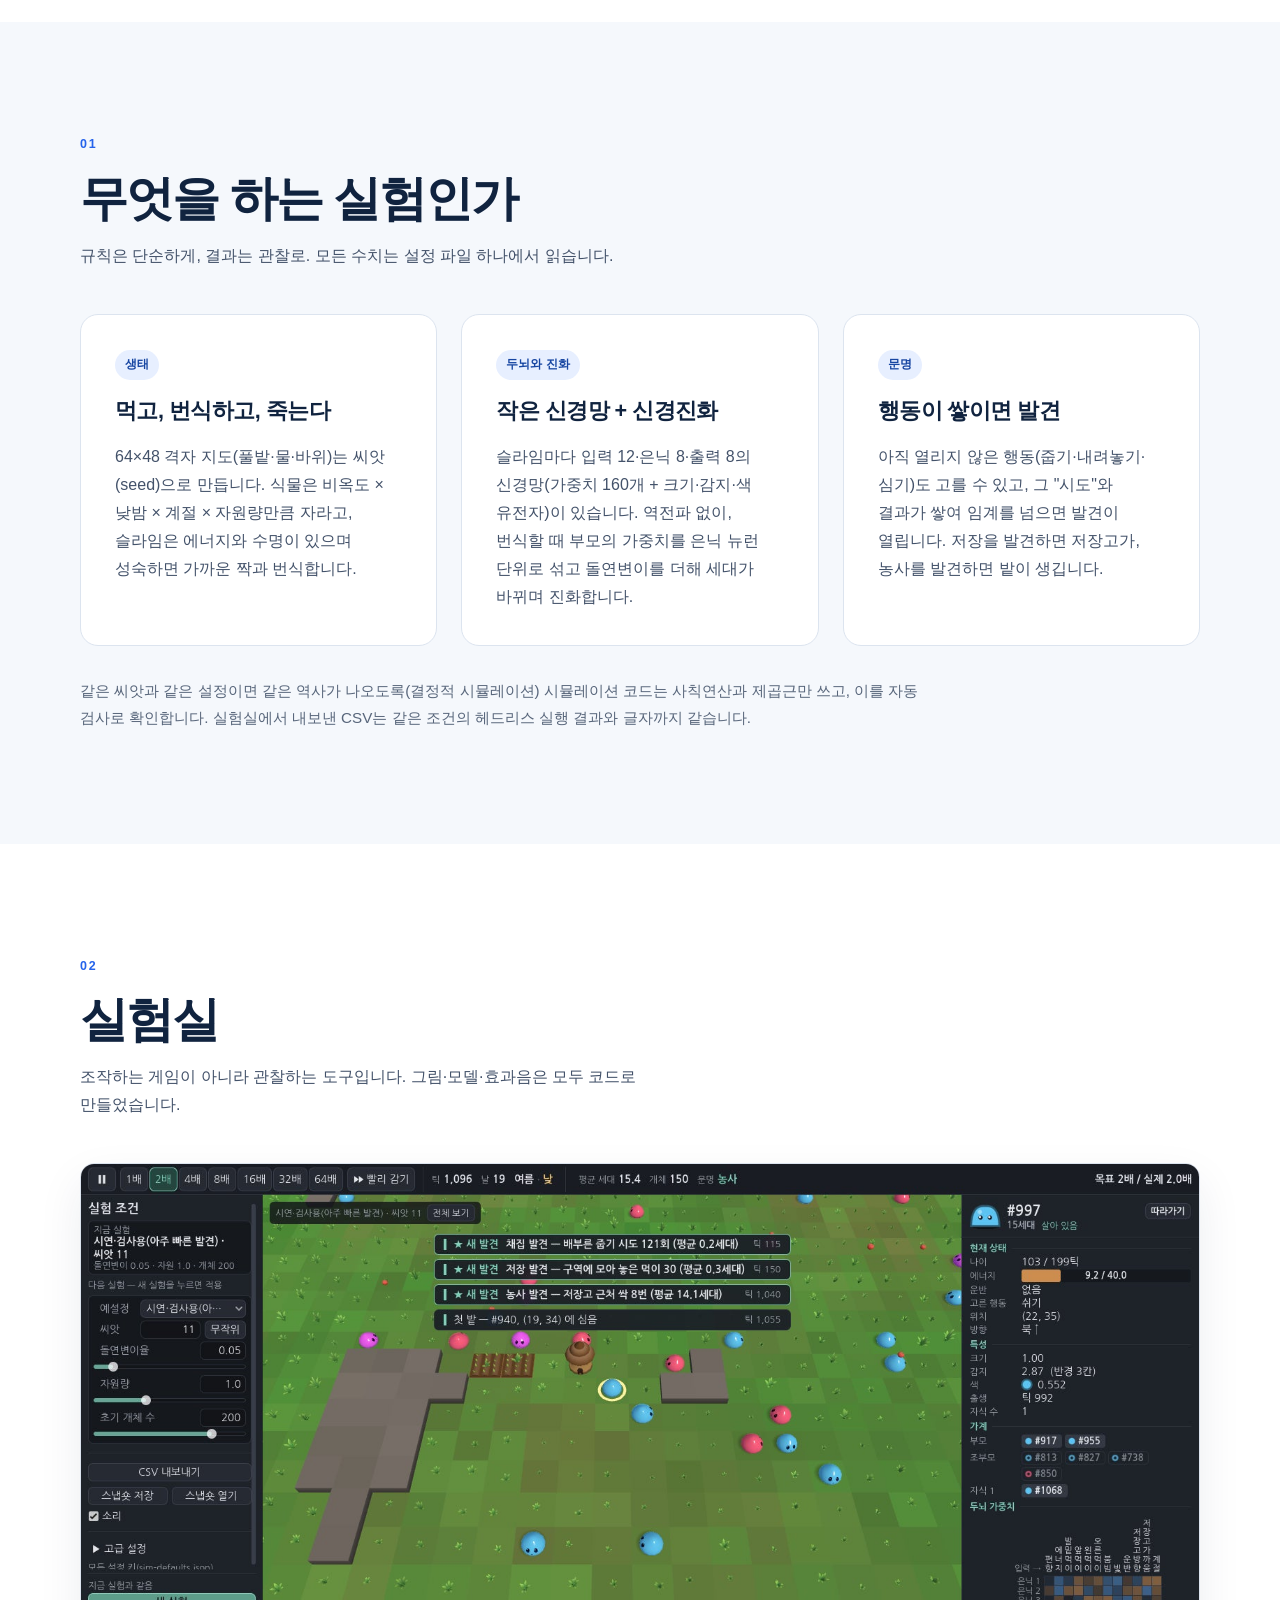
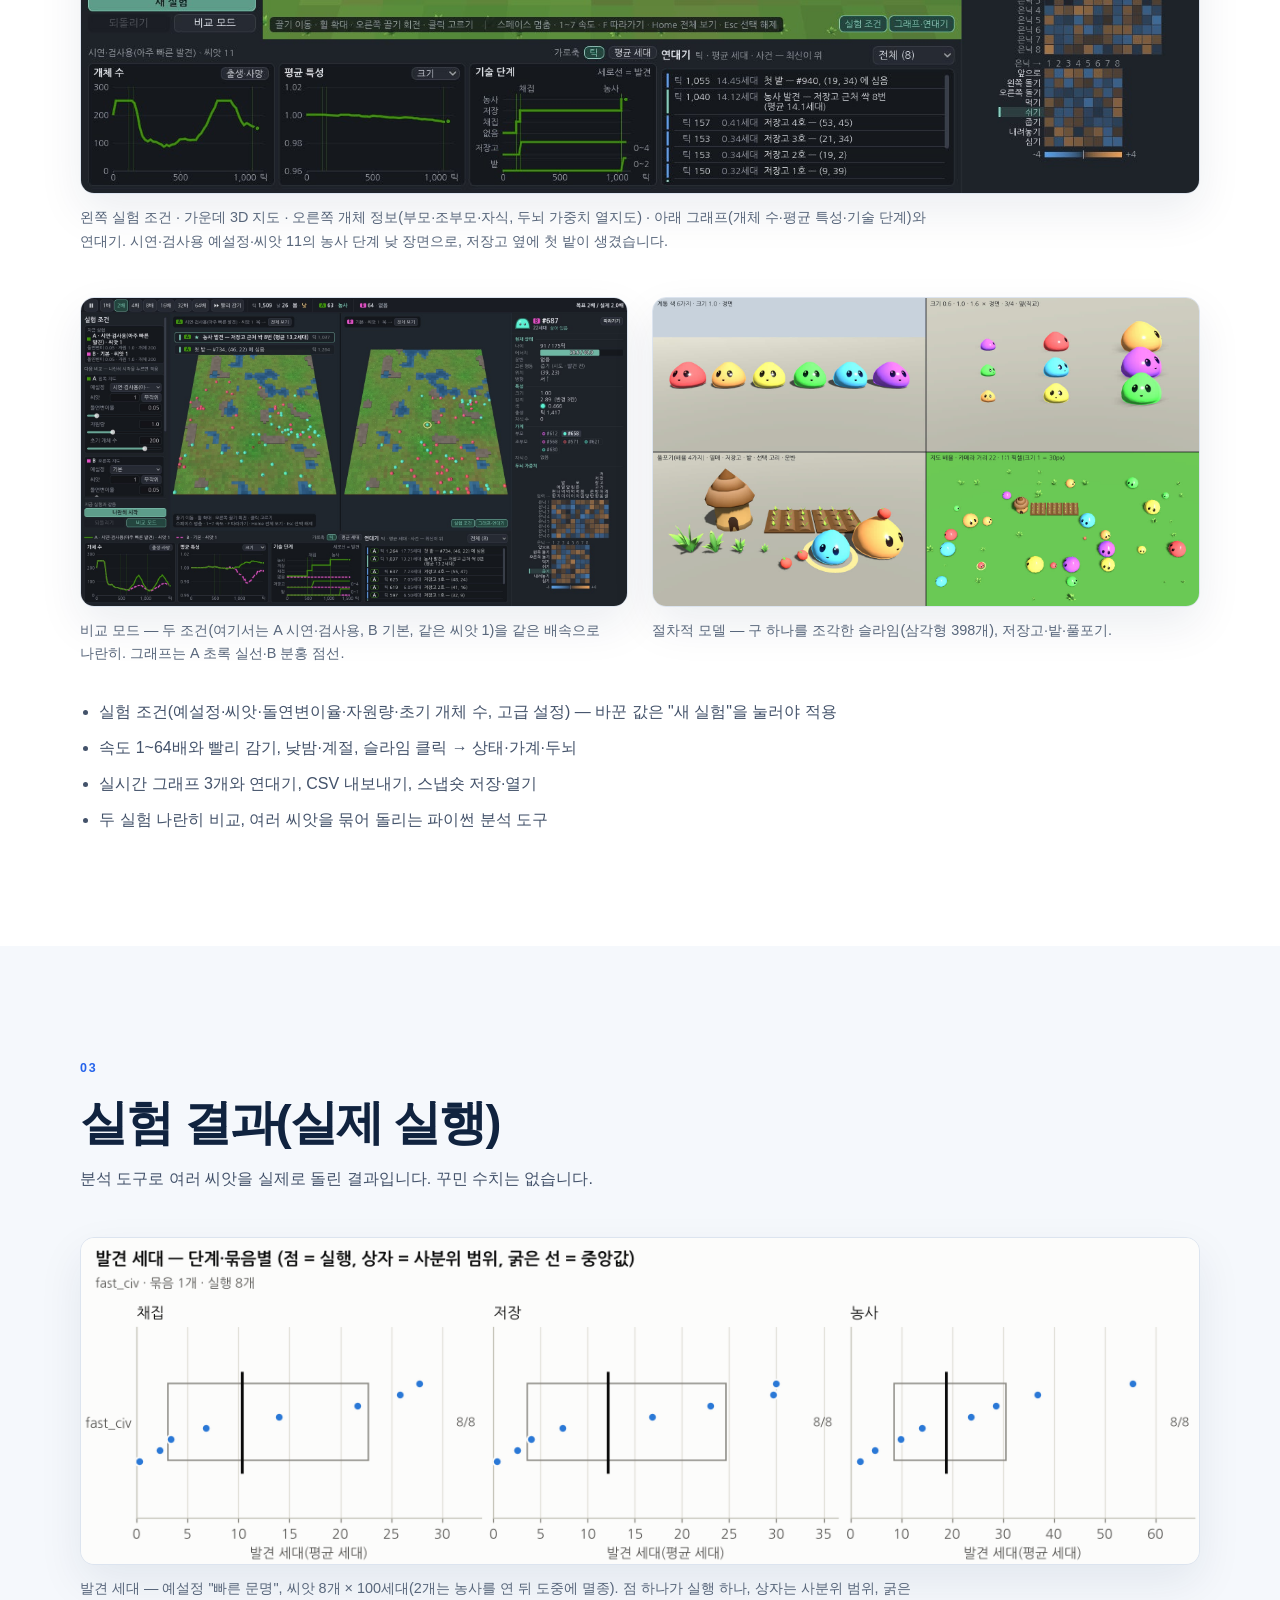
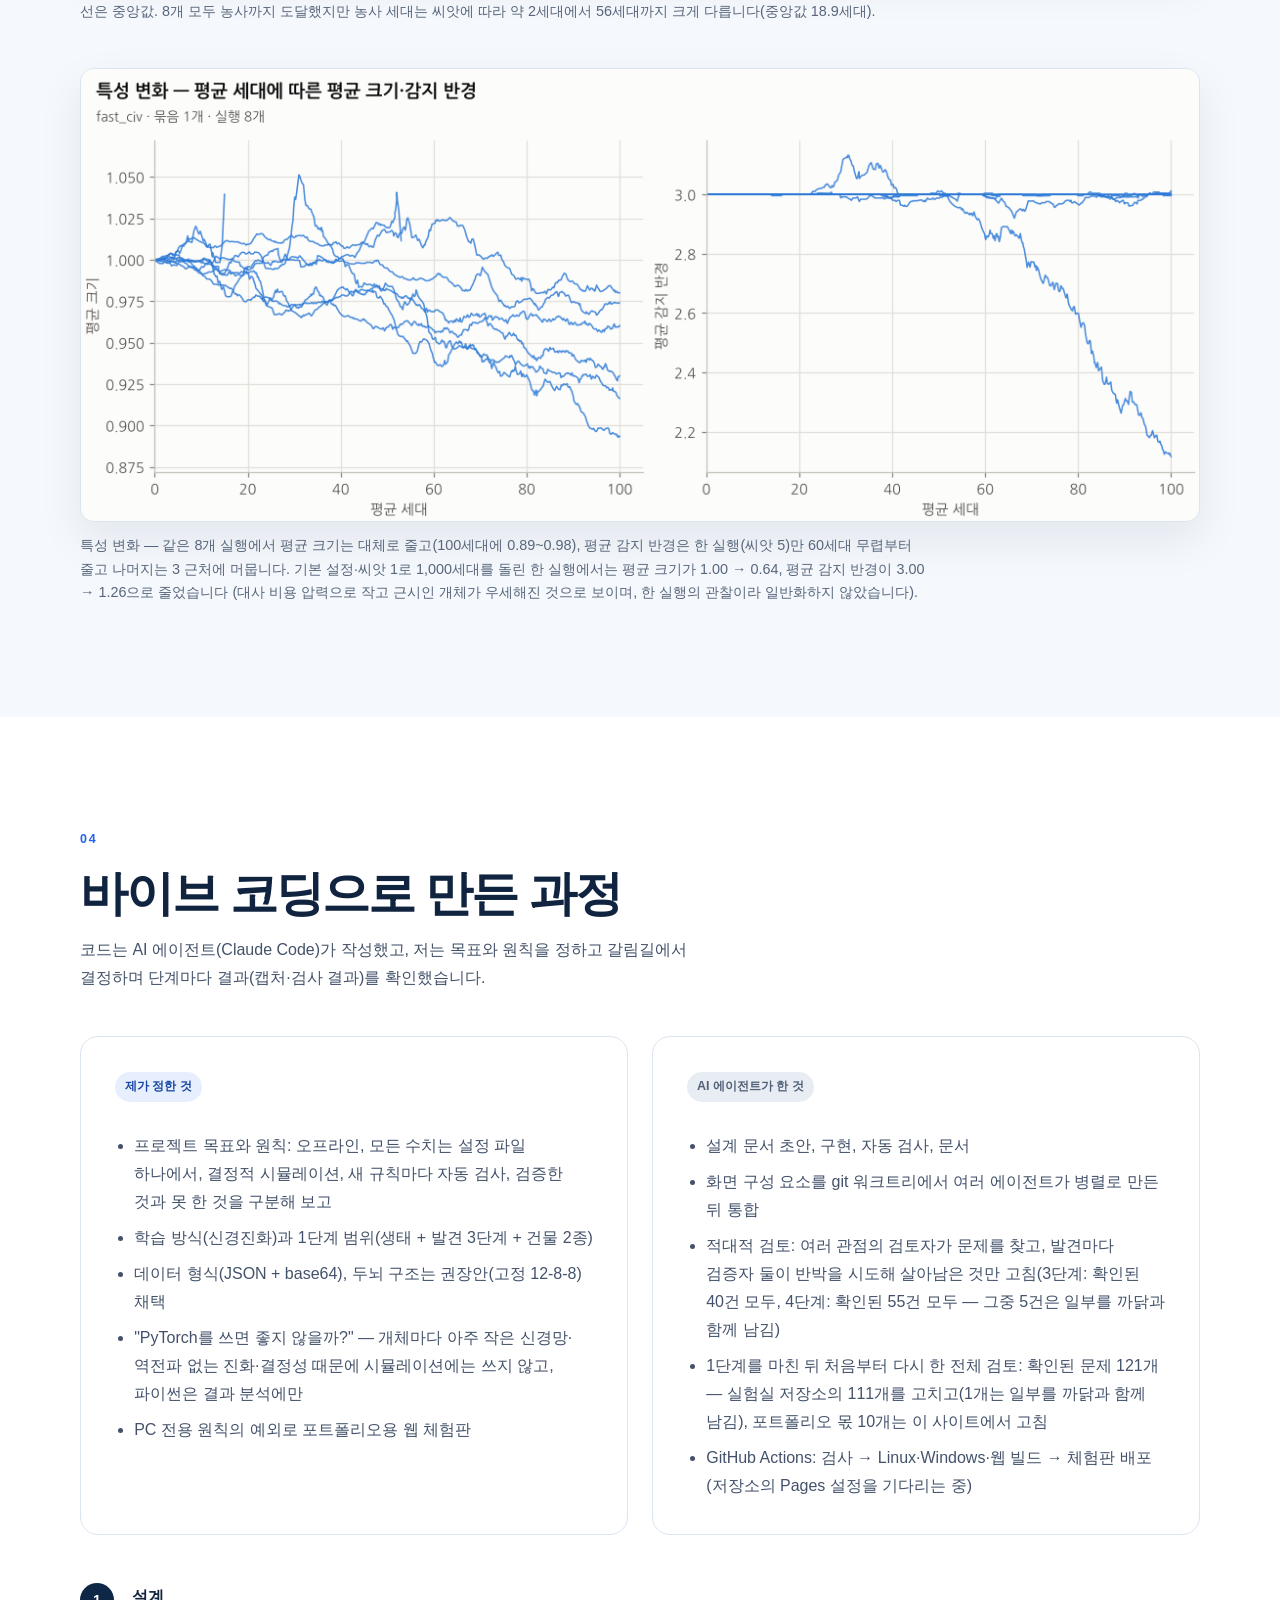
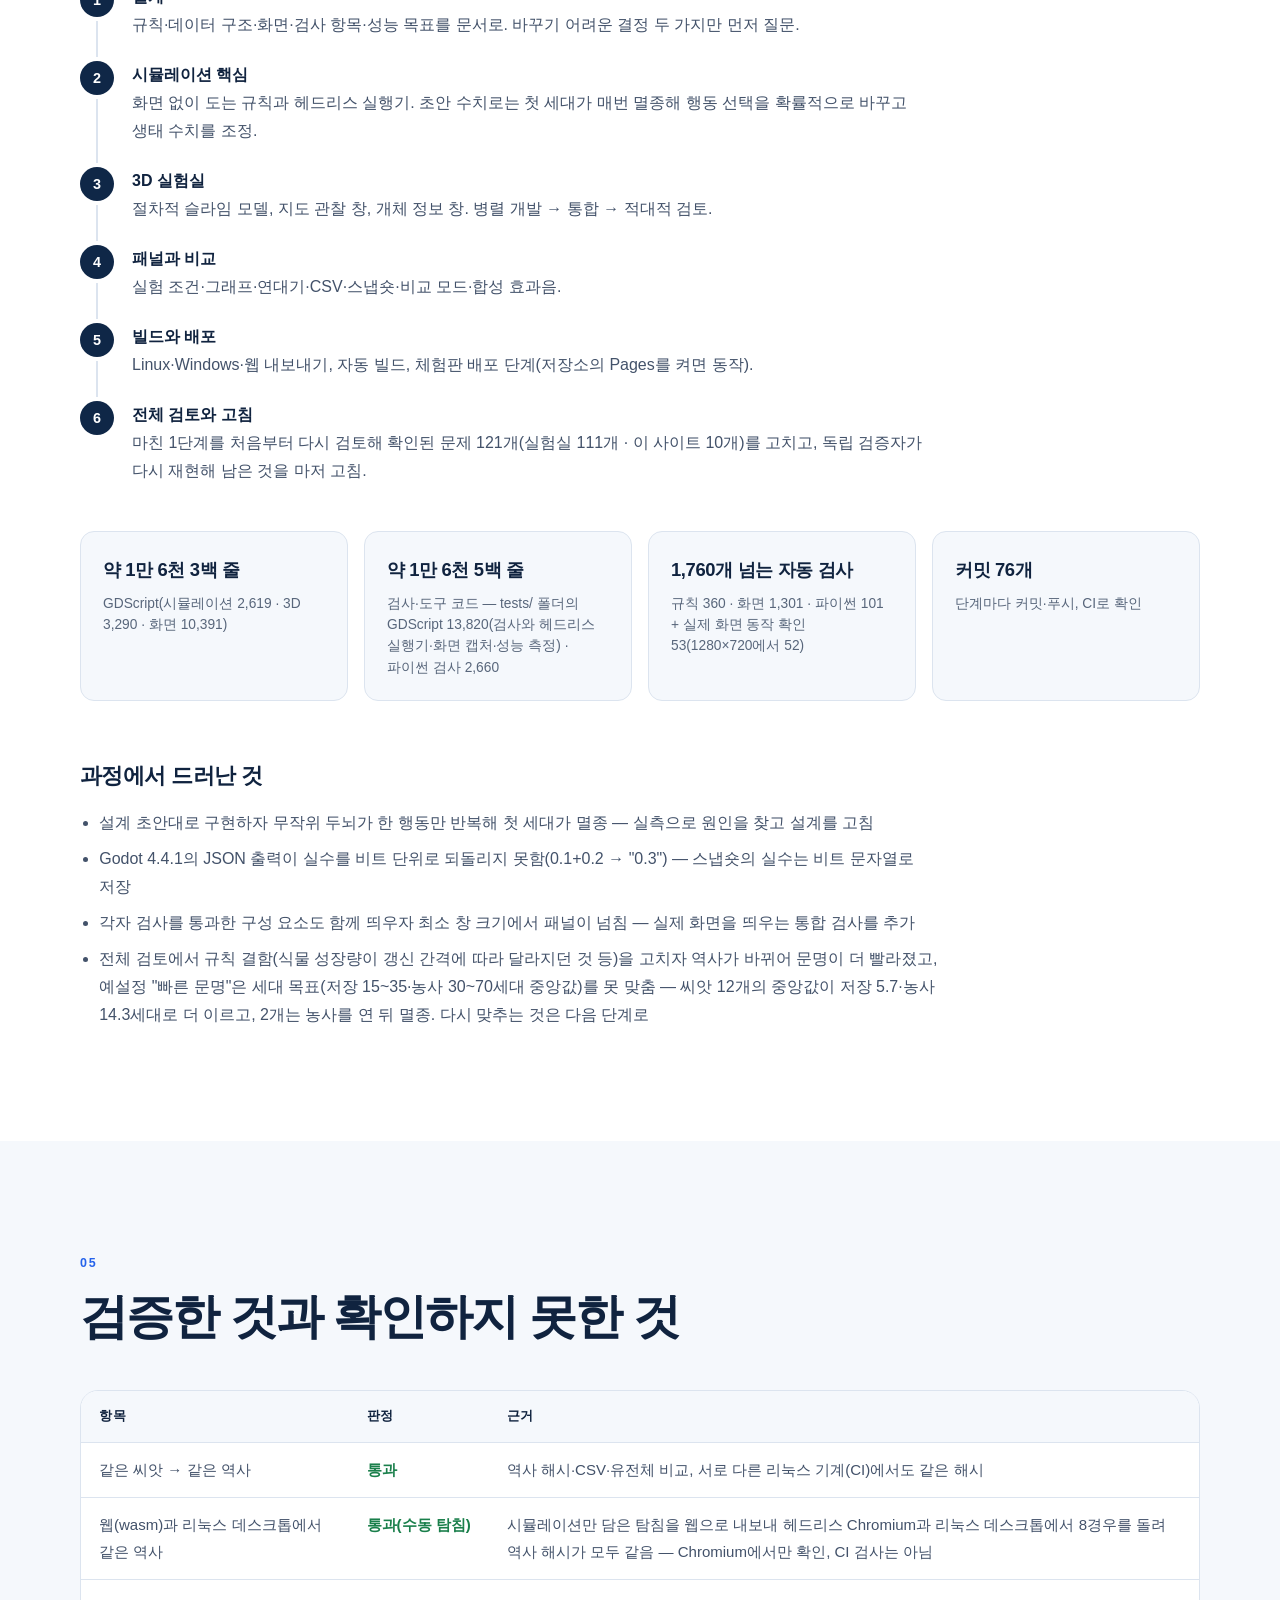
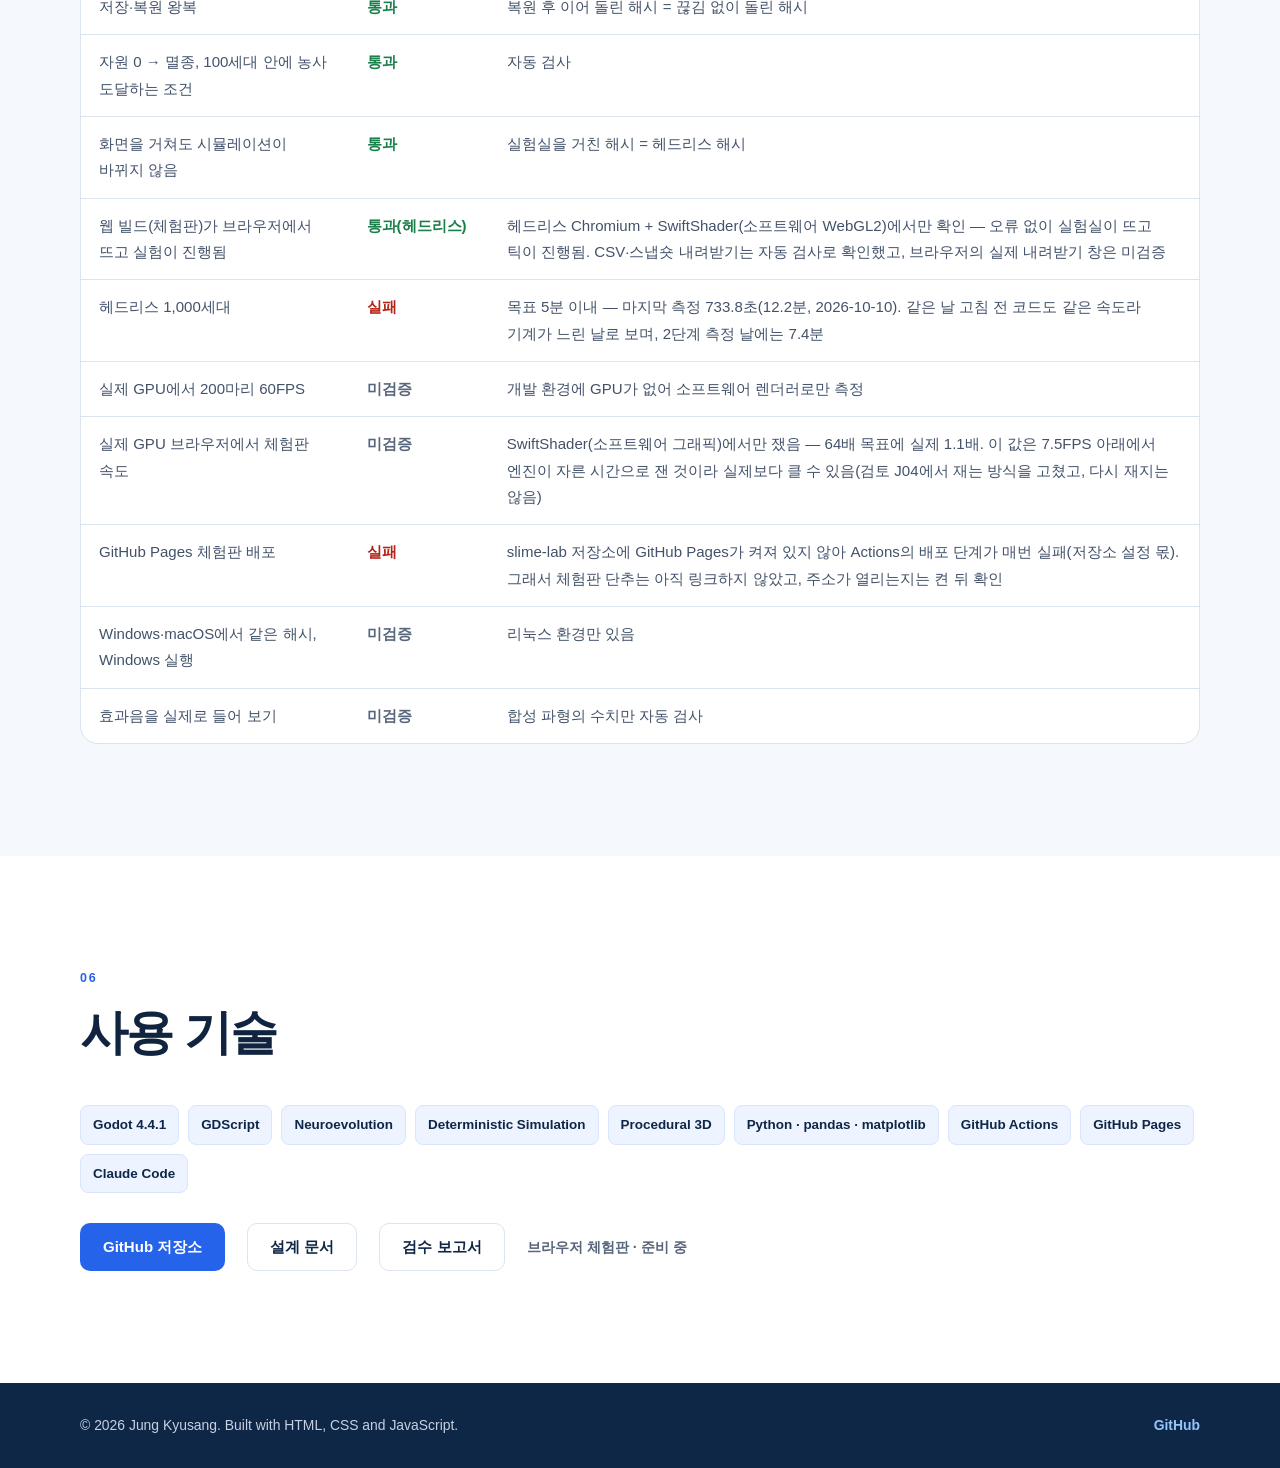
==== commit e10331ee: "슬라임 실험실 페이지: 검토 고친 뒤의 그림·영상·수치로 갱신, 체험판 링크 내림, 바닥 링크 대비 - 그림·영상(I69): lab.jpg·compare.jpg·timelapse(" ====
--- a/projects/slime-lab.html
+++ b/projects/slime-lab.html
@@ -47,24 +47,24 @@
                     작은 신경망을 가진 슬라임들이 스스로 먹고 번식하며 세대를 거쳐 진화하고,
                     행동이 쌓이면 <strong>채집 → 저장 → 농사</strong>를 발견합니다.
                     사용자는 조작하지 않고 실험 조건을 정한 뒤 관찰하고 분석하는 연구용 시뮬레이션입니다.
-                    AI 코딩 에이전트(Claude Code)와 함께 <strong>바이브 코딩</strong>으로 이틀 동안 만들었습니다.
+                    AI 코딩 에이전트(Claude Code)와 함께 <strong>바이브 코딩</strong>으로 이틀 동안 만들고,
+                    하루 동안 처음부터 다시 검토해 고쳤습니다.
                 </p>
                 <div class="hero-actions">
-                    <a class="button button-primary" href="https://kyusang4657.github.io/slime-lab/"
-                       target="_blank" rel="noopener noreferrer">브라우저 체험판</a>
-                    <a class="button button-secondary" href="https://github.com/kyusang4657/slime-lab"
+                    <a class="button button-primary" href="https://github.com/kyusang4657/slime-lab"
                        target="_blank" rel="noopener noreferrer">GitHub 저장소</a>
+                    <span class="text-link-disabled" aria-disabled="true">브라우저 체험판 · 준비 중</span>
                 </div>
                 <p class="demo-note">
-                    체험판은 PC 브라우저(WebGL2)용입니다. 브라우저에서는 데스크톱판보다 느려 높은 배속이 덜 나오며,
-                    화면 오른쪽 위의 "실제 M배"가 그대로 보여 줍니다. 실제 GPU 브라우저와 배포 주소에서는
-                    아직 확인하지 못했습니다(아래 검증 표).
+                    브라우저 체험판은 아직 공개 전입니다. 웹 빌드는 만들어 두었지만 slime-lab 저장소의 GitHub Pages가
+                    켜져 있지 않아 배포 단계가 실패하고 있습니다(아래 검증 표). 공개되면 PC 브라우저(WebGL2)용이며,
+                    브라우저에서는 데스크톱판보다 느려 높은 배속이 덜 나오고 화면 오른쪽 위의 "실제 M배"가 그대로 보여 줍니다.
                 </p>
 
                 <dl class="project-meta">
-                    <div><dt>기간</dt><dd>2026.10.07 – 10.08</dd></div>
+                    <div><dt>기간</dt><dd>2026.10.07 – 10.10</dd></div>
                     <div><dt>엔진</dt><dd>Godot 4.4.1 · GDScript</dd></div>
-                    <div><dt>플랫폼</dt><dd>PC(Windows·Linux) + 웹 체험판</dd></div>
+                    <div><dt>플랫폼</dt><dd>PC(Windows·Linux) · 웹 체험판 준비 중</dd></div>
                     <div><dt>라이선스</dt><dd>MIT</dd></div>
                 </dl>
 
@@ -76,9 +76,9 @@
                         이 브라우저는 영상을 재생할 수 없습니다.
                     </video>
                     <figcaption>
-                        타임랩스 — 예설정 "빠른 문명"·씨앗 5를 32배로 1,800틱. 채집(648틱)·저장(702틱)·농사(1,024틱)
-                        발견 알림이 뜨고 아래 그래프가 자라며, 끝에서는 저장고 가까이의 개체를 따라갑니다.
-                        실제 실행 화면을 찍은 것입니다.
+                        타임랩스 — 예설정 "빠른 문명"·씨앗 2를 32배로 1,800틱. 채집(374틱)·저장(422틱)·농사(812틱)
+                        발견 알림과 첫 밭(869틱)이 뜨고 아래 그래프가 자라며, 끝에서는 밭이 가장 많은 저장고 가까이의
+                        개체를 따라갑니다. 검토 고침 뒤의 실제 실행 화면을 찍은 것입니다.
                     </figcaption>
                 </figure>
             </div>
@@ -137,11 +137,12 @@
                 <figure class="media-figure">
                     <a class="media-link" href="../images/slime-lab/lab.jpg">
                         <img src="../images/slime-lab/lab.jpg" width="1600" height="900" loading="lazy"
-                             alt="실험실 전체 화면: 왼쪽 실험 조건, 가운데 3D 지도, 오른쪽 고른 슬라임의 정보와 두뇌 가중치, 아래 그래프 3개와 연대기">
+                             alt="실험실 전체 화면: 왼쪽 실험 조건, 가운데 3D 지도(저장고 옆 밭 두 칸과 고른 슬라임), 오른쪽 고른 슬라임의 정보와 두뇌 가중치, 아래 그래프 3개와 연대기">
                     </a>
                     <figcaption>
-                        왼쪽 실험 조건 · 가운데 3D 지도 · 오른쪽 개체 정보(부모·자식, 두뇌 가중치 열지도) ·
-                        아래 그래프(개체 수·평균 특성·기술 단계)와 연대기.
+                        왼쪽 실험 조건 · 가운데 3D 지도 · 오른쪽 개체 정보(부모·조부모·자식, 두뇌 가중치 열지도) ·
+                        아래 그래프(개체 수·평균 특성·기술 단계)와 연대기. 시연·검사용 예설정·씨앗 11의 농사 단계 낮 장면으로,
+                        저장고 옆에 첫 밭이 생겼습니다.
                     </figcaption>
                 </figure>
 
@@ -149,9 +150,9 @@
                     <figure class="media-figure">
                         <a class="media-link" href="../images/slime-lab/compare.jpg">
                             <img src="../images/slime-lab/compare.jpg" width="1600" height="900" loading="lazy"
-                                 alt="비교 모드: 두 조건의 지도를 나란히 놓고 그래프는 A 실선·B 점선으로 겹쳐 보여 주는 화면">
+                                 alt="비교 모드: 두 조건의 지도를 나란히 놓고 그래프는 A 초록 실선·B 분홍 점선으로 겹쳐 보여 주는 화면">
                         </a>
-                        <figcaption>비교 모드 — 두 조건을 같은 배속으로 나란히. 그래프는 A 실선·B 점선.</figcaption>
+                        <figcaption>비교 모드 — 두 조건(여기서는 A 시연·검사용, B 기본, 같은 씨앗 1)을 같은 배속으로 나란히. 그래프는 A 초록 실선·B 분홍 점선.</figcaption>
                     </figure>
                     <figure class="media-figure">
                         <a class="media-link" href="../images/slime-lab/models.jpg">
@@ -186,8 +187,9 @@
                              alt="예설정 빠른 문명, 씨앗 8개 × 100세대에서 채집·저장·농사를 발견한 평균 세대의 분포">
                     </a>
                     <figcaption>
-                        발견 세대 — 예설정 "빠른 문명", 씨앗 8개 × 100세대. 점 하나가 실행 하나, 상자는 사분위 범위,
-                        굵은 선은 중앙값. 8개 모두 농사까지 도달했지만 씨앗에 따라 2세대에서 74세대까지 크게 다릅니다.
+                        발견 세대 — 예설정 "빠른 문명", 씨앗 8개 × 100세대(2개는 농사를 연 뒤 도중에 멸종). 점 하나가 실행 하나,
+                        상자는 사분위 범위, 굵은 선은 중앙값. 8개 모두 농사까지 도달했지만 농사 세대는 씨앗에 따라
+                        약 2세대에서 56세대까지 크게 다릅니다(중앙값 18.9세대).
                         <span class="zoom-hint">그림을 누르면 원본 크기로 열립니다.</span>
                     </figcaption>
                 </figure>
@@ -198,8 +200,9 @@
                              alt="같은 실행들에서 평균 세대에 따른 평균 크기와 평균 감지 반경의 변화">
                     </a>
                     <figcaption>
-                        특성 변화 — 같은 8개 실행에서 평균 크기는 대체로 줄고, 감지 반경은 뒤늦게 줄기 시작합니다.
-                        기본 설정·씨앗 1로 1,000세대를 돌린 한 실행에서는 크기가 1.0 → 0.63, 감지 반경이 3 → 1로 줄었습니다
+                        특성 변화 — 같은 8개 실행에서 평균 크기는 대체로 줄고(100세대에 0.89~0.98), 평균 감지 반경은
+                        한 실행(씨앗 5)만 60세대 무렵부터 줄고 나머지는 3 근처에 머뭅니다.
+                        기본 설정·씨앗 1로 1,000세대를 돌린 한 실행에서는 평균 크기가 1.00 → 0.64, 평균 감지 반경이 3.00 → 1.26으로 줄었습니다
                         (대사 비용 압력으로 작고 근시인 개체가 우세해진 것으로 보이며, 한 실행의 관찰이라 일반화하지 않았습니다).
                         <span class="zoom-hint">그림을 누르면 원본 크기로 열립니다.</span>
                     </figcaption>
@@ -236,7 +239,8 @@
                             <li>설계 문서 초안, 구현, 자동 검사, 문서</li>
                             <li>화면 구성 요소를 git 워크트리에서 여러 에이전트가 병렬로 만든 뒤 통합</li>
                             <li>적대적 검토: 여러 관점의 검토자가 문제를 찾고, 발견마다 검증자 둘이 반박을 시도해 살아남은 것만 고침(3단계: 확인된 40건 모두, 4단계: 확인된 55건 모두 — 그중 5건은 일부를 까닭과 함께 남김)</li>
-                            <li>GitHub Actions: 검사 → Linux·Windows·웹 빌드 → 체험판 배포</li>
+                            <li>1단계를 마친 뒤 처음부터 다시 한 전체 검토: 확인된 문제 121개 — 실험실 저장소의 111개를 고치고(1개는 일부를 까닭과 함께 남김), 포트폴리오 몫 10개는 이 사이트에서 고침</li>
+                            <li>GitHub Actions: 검사 → Linux·Windows·웹 빌드 → 체험판 배포(저장소의 Pages 설정을 기다리는 중)</li>
                         </ul>
                     </article>
                 </div>
@@ -246,14 +250,15 @@
                     <li><strong>시뮬레이션 핵심</strong> 화면 없이 도는 규칙과 헤드리스 실행기. 초안 수치로는 첫 세대가 매번 멸종해 행동 선택을 확률적으로 바꾸고 생태 수치를 조정.</li>
                     <li><strong>3D 실험실</strong> 절차적 슬라임 모델, 지도 관찰 창, 개체 정보 창. 병렬 개발 → 통합 → 적대적 검토.</li>
                     <li><strong>패널과 비교</strong> 실험 조건·그래프·연대기·CSV·스냅숏·비교 모드·합성 효과음.</li>
-                    <li><strong>빌드와 배포</strong> Linux·Windows·웹 내보내기, 자동 빌드, 체험판 배포.</li>
+                    <li><strong>빌드와 배포</strong> Linux·Windows·웹 내보내기, 자동 빌드, 체험판 배포 단계(저장소의 Pages를 켜면 동작).</li>
+                    <li><strong>전체 검토와 고침</strong> 마친 1단계를 처음부터 다시 검토해 확인된 문제 121개(실험실 111개 · 이 사이트 10개)를 고치고, 독립 검증자가 다시 재현해 남은 것을 마저 고침.</li>
                 </ol>
 
                 <div class="stat-grid">
-                    <div><strong>약 1만 4천 5백 줄</strong><span>GDScript(시뮬레이션 2,185 · 3D 2,818 · 화면 9,533)</span></div>
-                    <div><strong>약 1만 900줄</strong><span>검사·도구 코드 — tests/ 폴더의 GDScript 9,617(검사와 헤드리스 실행기·화면 캡처·성능 측정) · 파이썬 검사 1,272</span></div>
-                    <div><strong>1,270개 넘는 자동 검사</strong><span>규칙 171 · 화면 1,064 · 파이썬 41 + 실제 화면 동작 확인 53</span></div>
-                    <div><strong>커밋 45개</strong><span>단계마다 커밋·푸시, CI로 확인</span></div>
+                    <div><strong>약 1만 6천 3백 줄</strong><span>GDScript(시뮬레이션 2,619 · 3D 3,290 · 화면 10,391)</span></div>
+                    <div><strong>약 1만 6천 5백 줄</strong><span>검사·도구 코드 — tests/ 폴더의 GDScript 13,820(검사와 헤드리스 실행기·화면 캡처·성능 측정) · 파이썬 검사 2,660</span></div>
+                    <div><strong>1,760개 넘는 자동 검사</strong><span>규칙 360 · 화면 1,301 · 파이썬 101 + 실제 화면 동작 확인 53(1280×720에서 52)</span></div>
+                    <div><strong>커밋 76개</strong><span>단계마다 커밋·푸시, CI로 확인</span></div>
                 </div>
 
                 <h3 class="subheading">과정에서 드러난 것</h3>
@@ -261,6 +266,7 @@
                     <li>설계 초안대로 구현하자 무작위 두뇌가 한 행동만 반복해 첫 세대가 멸종 — 실측으로 원인을 찾고 설계를 고침</li>
                     <li>Godot 4.4.1의 JSON 출력이 실수를 비트 단위로 되돌리지 못함(0.1+0.2 → "0.3") — 스냅숏의 실수는 비트 문자열로 저장</li>
                     <li>각자 검사를 통과한 구성 요소도 함께 띄우자 최소 창 크기에서 패널이 넘침 — 실제 화면을 띄우는 통합 검사를 추가</li>
+                    <li>전체 검토에서 규칙 결함(식물 성장량이 갱신 간격에 따라 달라지던 것 등)을 고치자 역사가 바뀌어 문명이 더 빨라졌고, 예설정 "빠른 문명"은 세대 목표(저장 15~35·농사 30~70세대 중앙값)를 못 맞춤 — 씨앗 12개의 중앙값이 저장 5.7·농사 14.3세대로 더 이르고, 2개는 농사를 연 뒤 멸종. 다시 맞추는 것은 다음 단계로</li>
                 </ul>
             </div>
         </section>
@@ -279,14 +285,15 @@
                         </thead>
                         <tbody>
                             <tr><td>같은 씨앗 → 같은 역사</td><td class="ok" data-label="판정">통과</td><td data-label="근거">역사 해시·CSV·유전체 비교, 서로 다른 리눅스 기계(CI)에서도 같은 해시</td></tr>
+                            <tr><td>웹(wasm)과 리눅스 데스크톱에서 같은 역사</td><td class="ok" data-label="판정">통과(수동 탐침)</td><td data-label="근거">시뮬레이션만 담은 탐침을 웹으로 내보내 헤드리스 Chromium과 리눅스 데스크톱에서 8경우를 돌려 역사 해시가 모두 같음 — Chromium에서만 확인, CI 검사는 아님</td></tr>
                             <tr><td>저장·복원 왕복</td><td class="ok" data-label="판정">통과</td><td data-label="근거">복원 후 이어 돌린 해시 = 끊김 없이 돌린 해시</td></tr>
                             <tr><td>자원 0 → 멸종, 100세대 안에 농사 도달하는 조건</td><td class="ok" data-label="판정">통과</td><td data-label="근거">자동 검사</td></tr>
                             <tr><td>화면을 거쳐도 시뮬레이션이 바뀌지 않음</td><td class="ok" data-label="판정">통과</td><td data-label="근거">실험실을 거친 해시 = 헤드리스 해시</td></tr>
-                            <tr><td>웹 체험판이 브라우저에서 뜨고 실험이 진행됨</td><td class="ok" data-label="판정">통과(헤드리스)</td><td data-label="근거">헤드리스 Chromium + SwiftShader(소프트웨어 WebGL2)에서만 확인 — 오류 없이 실험실이 뜨고 틱이 진행됨. CSV·스냅숏 내려받기는 자동 검사로 확인했고, 브라우저의 실제 내려받기 창은 미검증</td></tr>
-                            <tr><td>헤드리스 1,000세대</td><td class="fail" data-label="판정">실패(7.4분)</td><td data-label="근거">목표 5분은 넘음(개체·틱당 약 16µs)</td></tr>
+                            <tr><td>웹 빌드(체험판)가 브라우저에서 뜨고 실험이 진행됨</td><td class="ok" data-label="판정">통과(헤드리스)</td><td data-label="근거">헤드리스 Chromium + SwiftShader(소프트웨어 WebGL2)에서만 확인 — 오류 없이 실험실이 뜨고 틱이 진행됨. CSV·스냅숏 내려받기는 자동 검사로 확인했고, 브라우저의 실제 내려받기 창은 미검증</td></tr>
+                            <tr><td>헤드리스 1,000세대</td><td class="fail" data-label="판정">실패</td><td data-label="근거">목표 5분 이내 — 마지막 측정 733.8초(12.2분, 2026-10-10). 같은 날 고침 전 코드도 같은 속도라 기계가 느린 날로 보며, 2단계 측정 날에는 7.4분</td></tr>
                             <tr><td>실제 GPU에서 200마리 60FPS</td><td class="none" data-label="판정">미검증</td><td data-label="근거">개발 환경에 GPU가 없어 소프트웨어 렌더러로만 측정</td></tr>
-                            <tr><td>실제 GPU 브라우저에서 체험판 속도</td><td class="none" data-label="판정">미검증</td><td data-label="근거">SwiftShader(소프트웨어 그래픽)에서만 쟀음 — 64배 목표에 실제 1.1배</td></tr>
-                            <tr><td>Pages 체험판 주소가 열림</td><td class="none" data-label="판정">미검증</td><td data-label="근거">아직 배포 전 — 저장소에 GitHub Pages가 켜져 있지 않아 Actions의 배포 단계가 실패함. 켠 뒤 확인</td></tr>
+                            <tr><td>실제 GPU 브라우저에서 체험판 속도</td><td class="none" data-label="판정">미검증</td><td data-label="근거">SwiftShader(소프트웨어 그래픽)에서만 쟀음 — 64배 목표에 실제 1.1배. 이 값은 7.5FPS 아래에서 엔진이 자른 시간으로 잰 것이라 실제보다 클 수 있음(검토 J04에서 재는 방식을 고쳤고, 다시 재지는 않음)</td></tr>
+                            <tr><td>GitHub Pages 체험판 배포</td><td class="fail" data-label="판정">실패</td><td data-label="근거">slime-lab 저장소에 GitHub Pages가 켜져 있지 않아 Actions의 배포 단계가 매번 실패(저장소 설정 몫). 그래서 체험판 단추는 아직 링크하지 않았고, 주소가 열리는지는 켠 뒤 확인</td></tr>
                             <tr><td>Windows·macOS에서 같은 해시, Windows 실행</td><td class="none" data-label="판정">미검증</td><td data-label="근거">리눅스 환경만 있음</td></tr>
                             <tr><td>효과음을 실제로 들어 보기</td><td class="none" data-label="판정">미검증</td><td data-label="근거">합성 파형의 수치만 자동 검사</td></tr>
                         </tbody>
@@ -314,14 +321,13 @@
                     <li>Claude Code</li>
                 </ul>
                 <div class="project-actions">
-                    <a class="button button-primary" href="https://kyusang4657.github.io/slime-lab/"
-                       target="_blank" rel="noopener noreferrer">브라우저 체험판</a>
-                    <a class="button button-secondary" href="https://github.com/kyusang4657/slime-lab"
+                    <a class="button button-primary" href="https://github.com/kyusang4657/slime-lab"
                        target="_blank" rel="noopener noreferrer">GitHub 저장소</a>
                     <a class="button button-secondary" href="https://github.com/kyusang4657/slime-lab/blob/main/docs/DESIGN-v0.1.md"
                        target="_blank" rel="noopener noreferrer">설계 문서</a>
                     <a class="button button-secondary" href="https://github.com/kyusang4657/slime-lab/blob/main/docs/TEST-REPORT.md"
                        target="_blank" rel="noopener noreferrer">검수 보고서</a>
+                    <span class="text-link-disabled" aria-disabled="true">브라우저 체험판 · 준비 중</span>
                 </div>
             </div>
         </section>
--- a/css/style.css
+++ b/css/style.css
@@ -6,6 +6,7 @@
     --heading-color: #10233f;
     --text-color: #43526a;
     --muted-color: #6b7890;
+    --footer-link-color: #93c5fd;
     --background-color: #ffffff;
     --surface-color: #f5f8fc;
     --border-color: #dce4ef;
@@ -526,6 +527,16 @@
     text-underline-offset: 4px;
 }
 
+/* 남색 푸터(#0f2747) 위의 링크는 같은 파랑 계열의 밝은 색을 씁니다.
+   --primary-color(#2563eb)는 이 바탕에서 2.90:1로 작은 글자 기준(4.5:1)에 못 미치고, #93c5fd는 8.31:1입니다. */
+.site-footer a {
+    color: var(--footer-link-color);
+}
+
+.site-footer a:focus-visible {
+    outline-color: var(--footer-link-color);
+}
+
 .site-footer {
     padding: 30px 0;
     color: #c7d1df;
--- a/css/project.css
+++ b/css/project.css
@@ -57,6 +57,14 @@
     color: var(--heading-color);
 }
 
+/* 첫 화면 단추 줄의 "준비 중" 글은 단추(48px)와 같은 높이의 가운데에 둡니다(폰 폭에서 단추가 한 줄씩 쌓일 때도). */
+.hero-actions .text-link-disabled {
+    display: inline-flex;
+    align-items: center;
+    justify-content: center;
+    min-height: 48px;
+}
+
 .demo-note {
     max-width: 780px;
     margin: 16px 0 0;
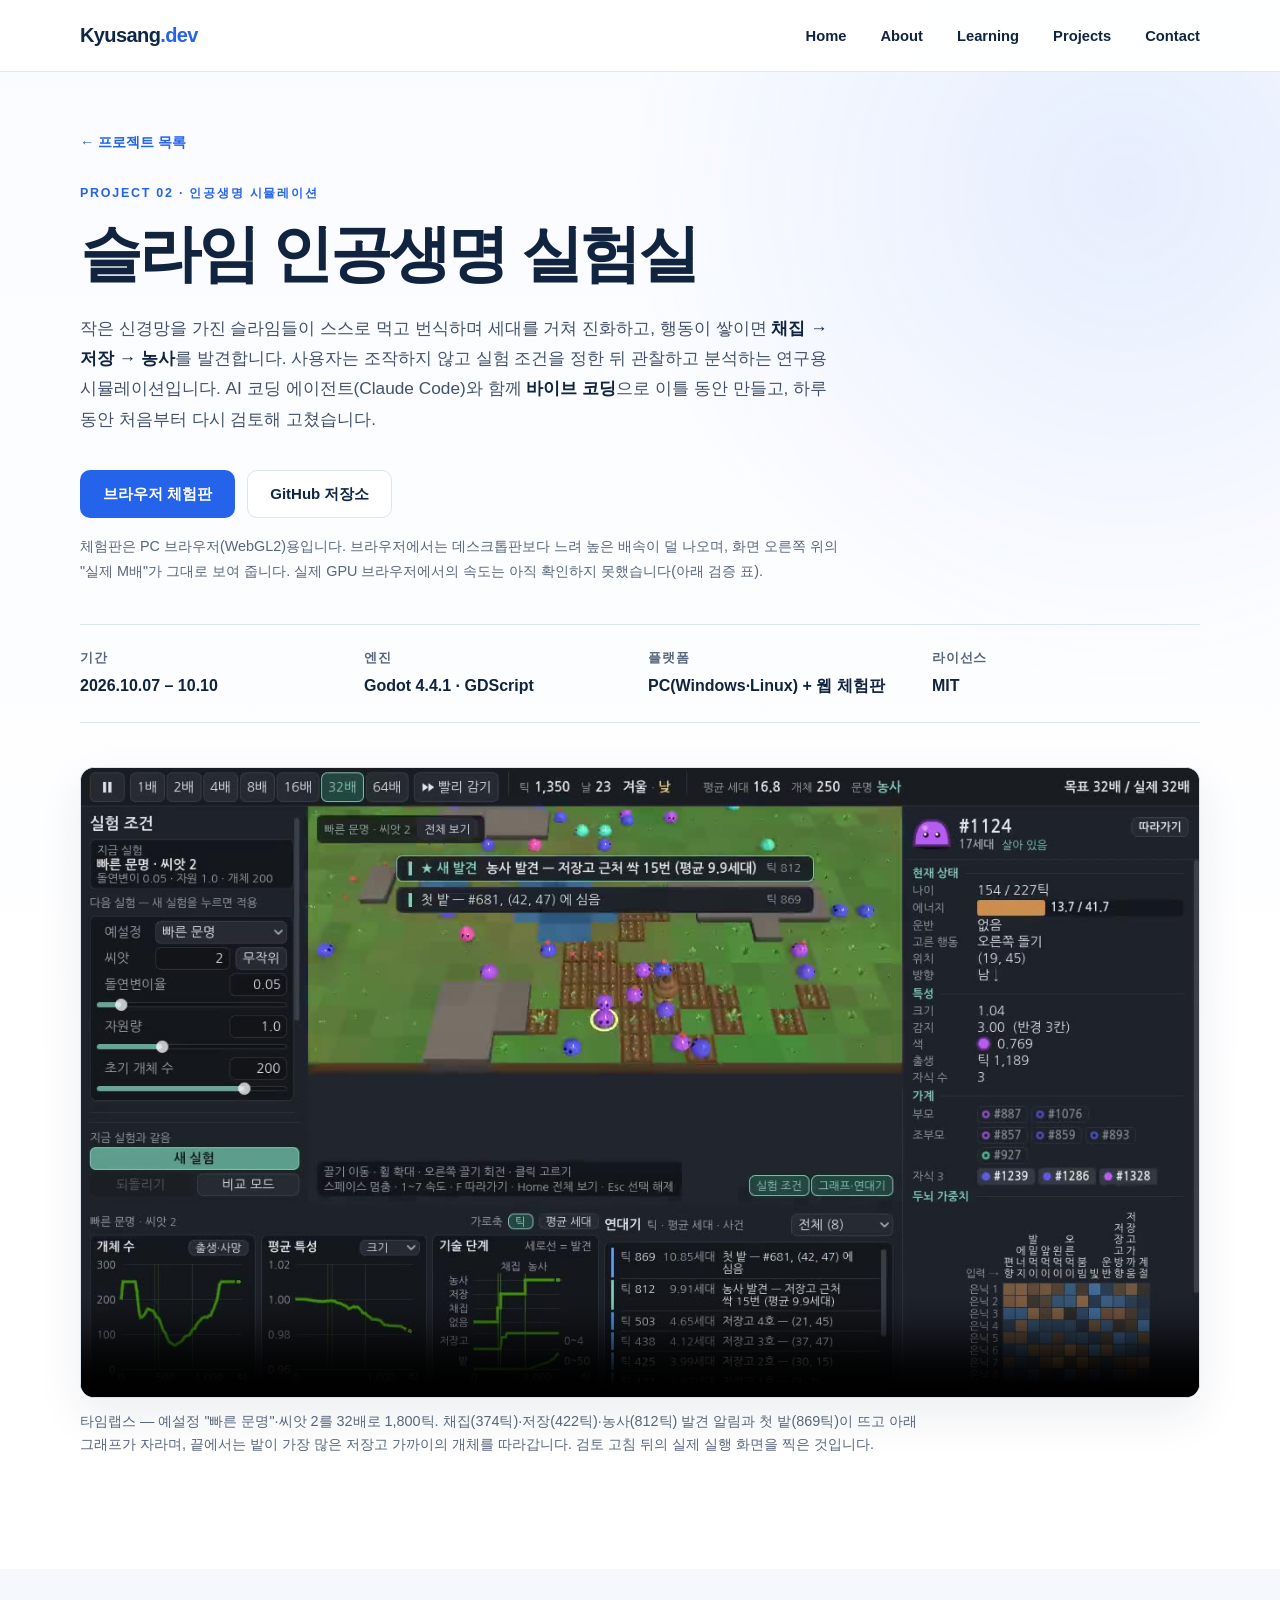
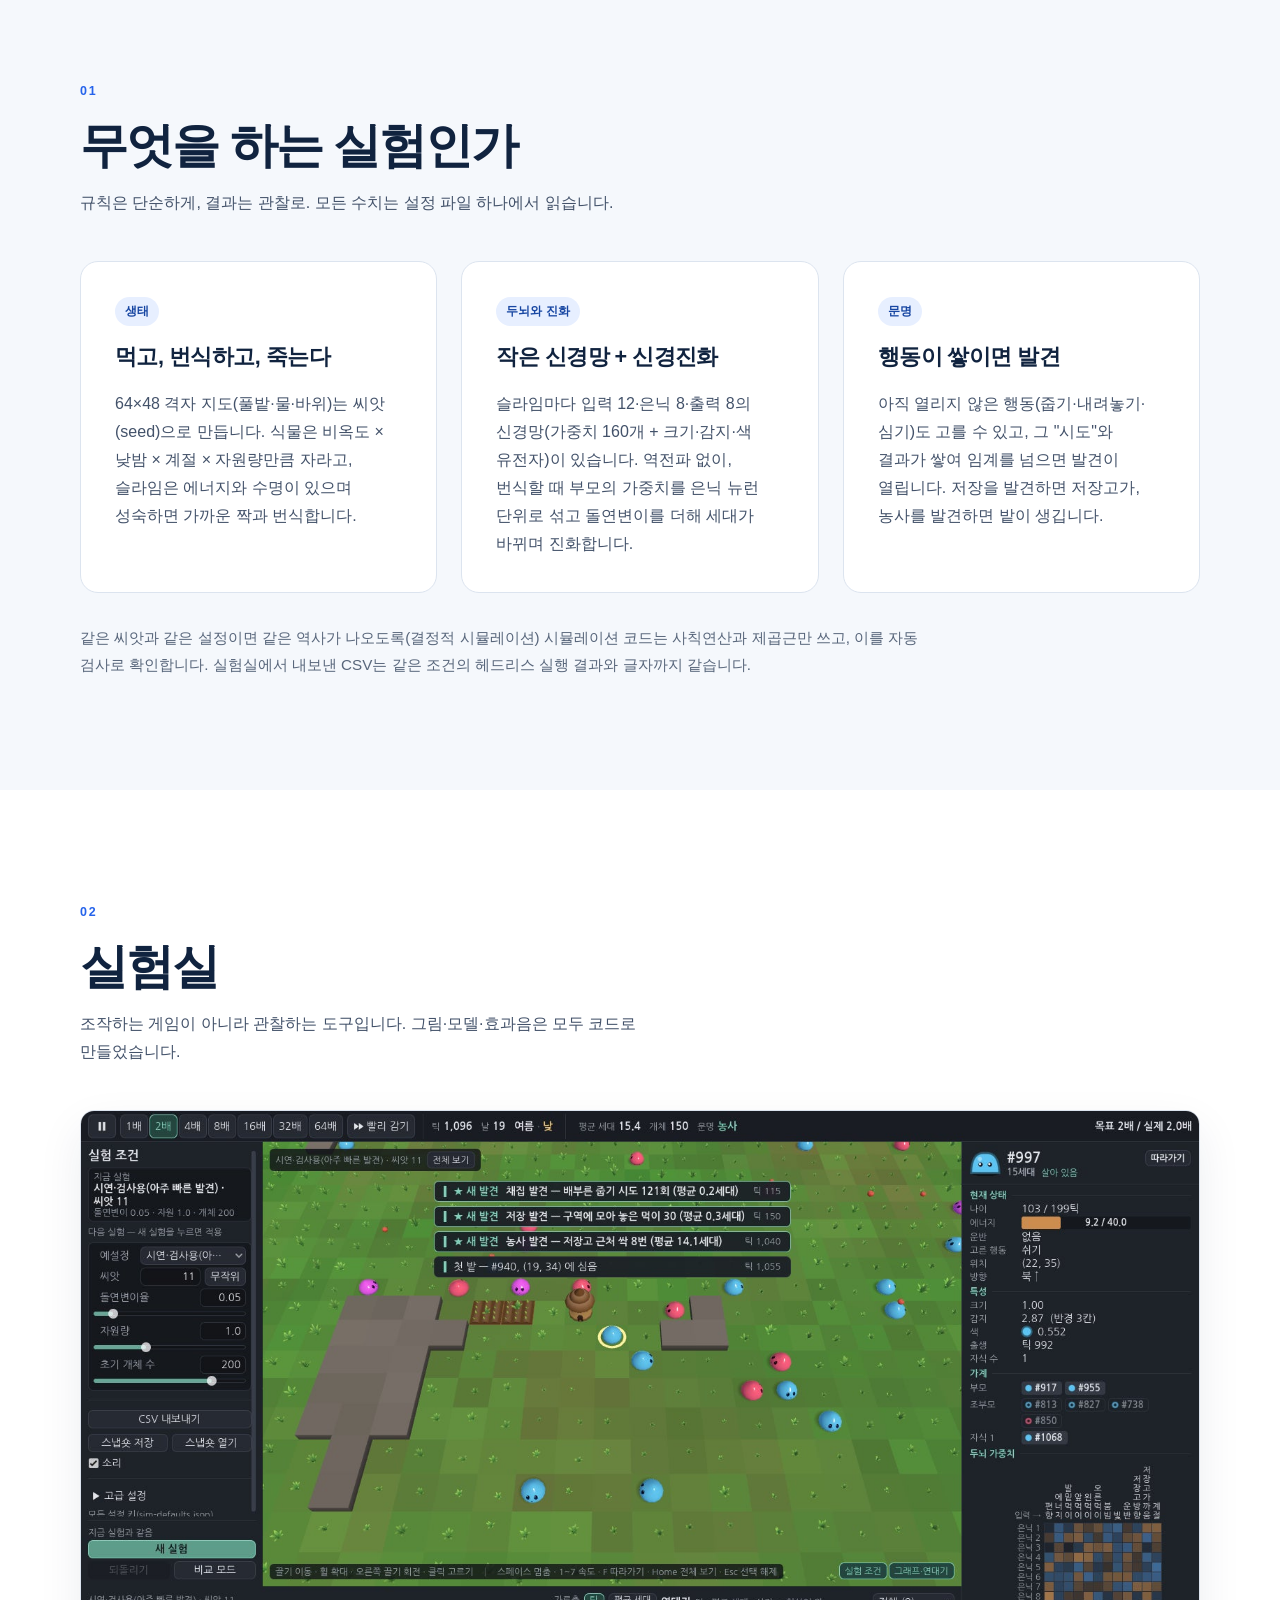
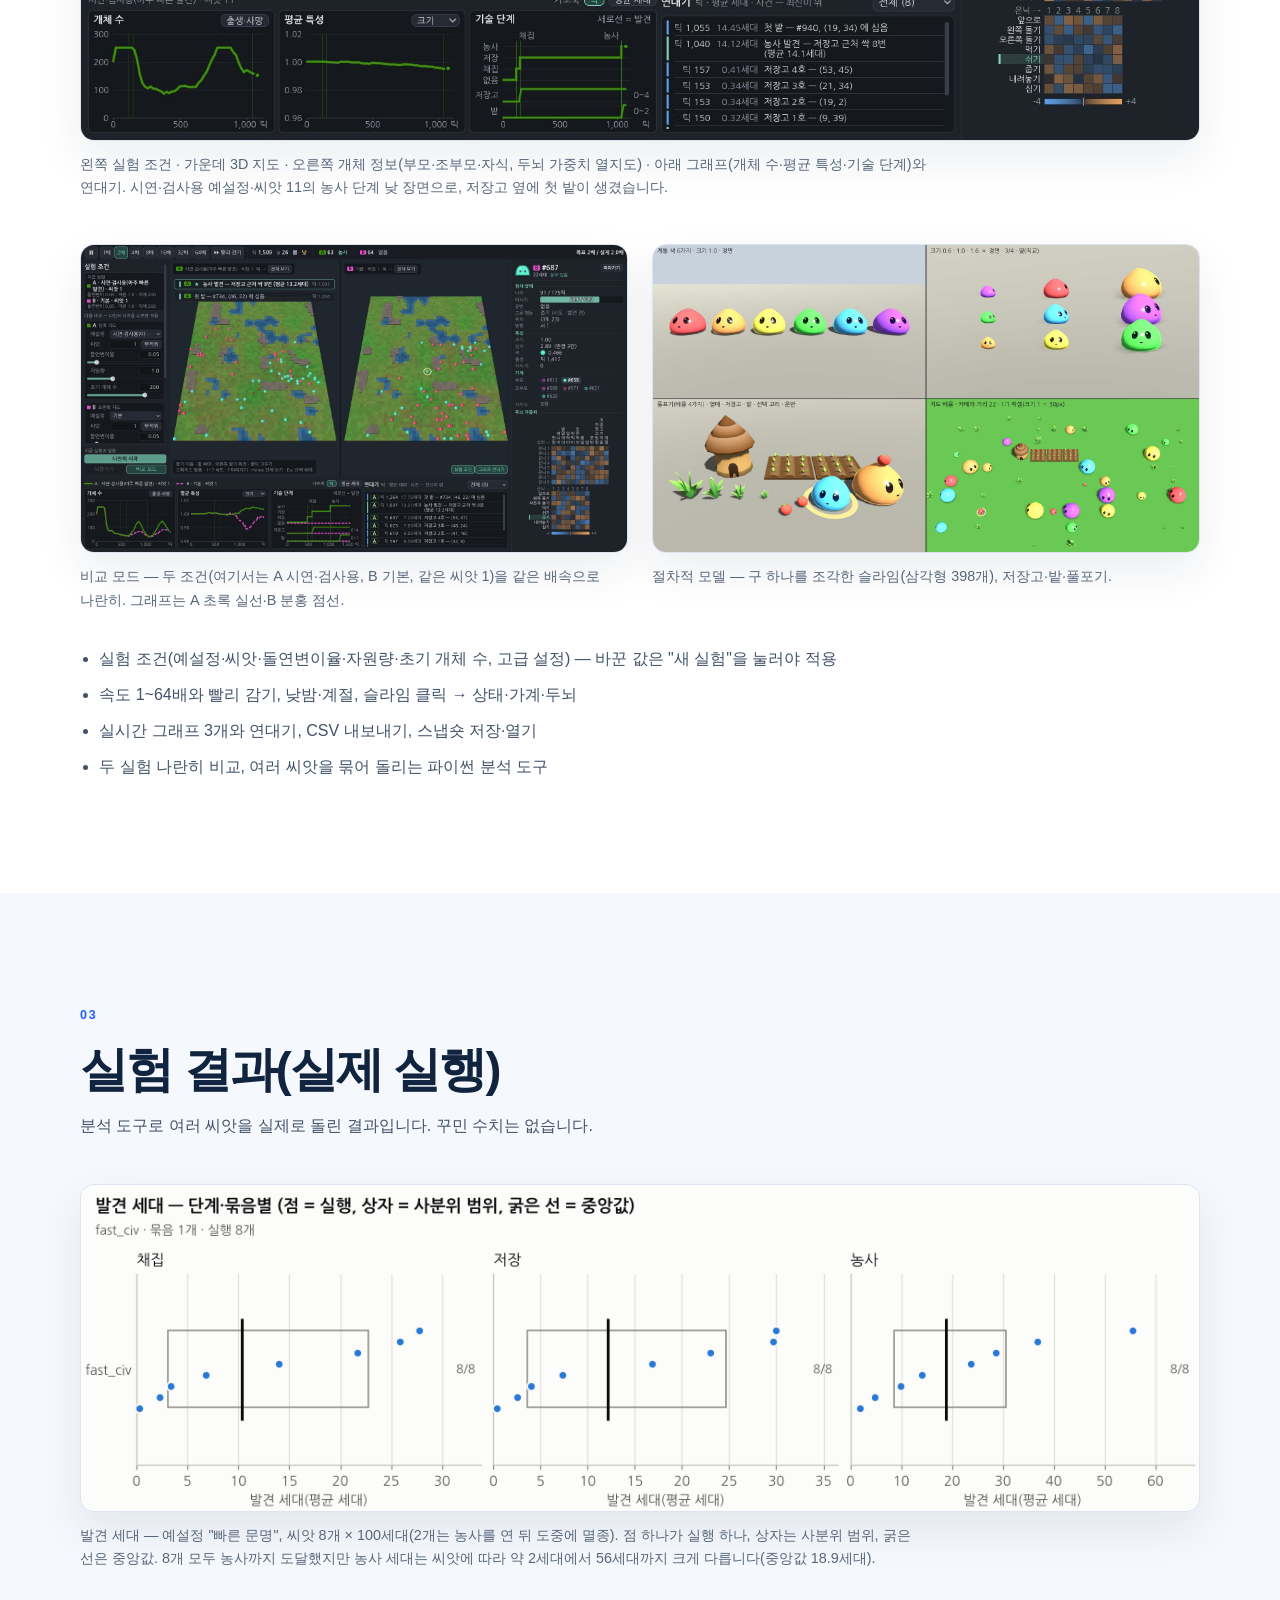
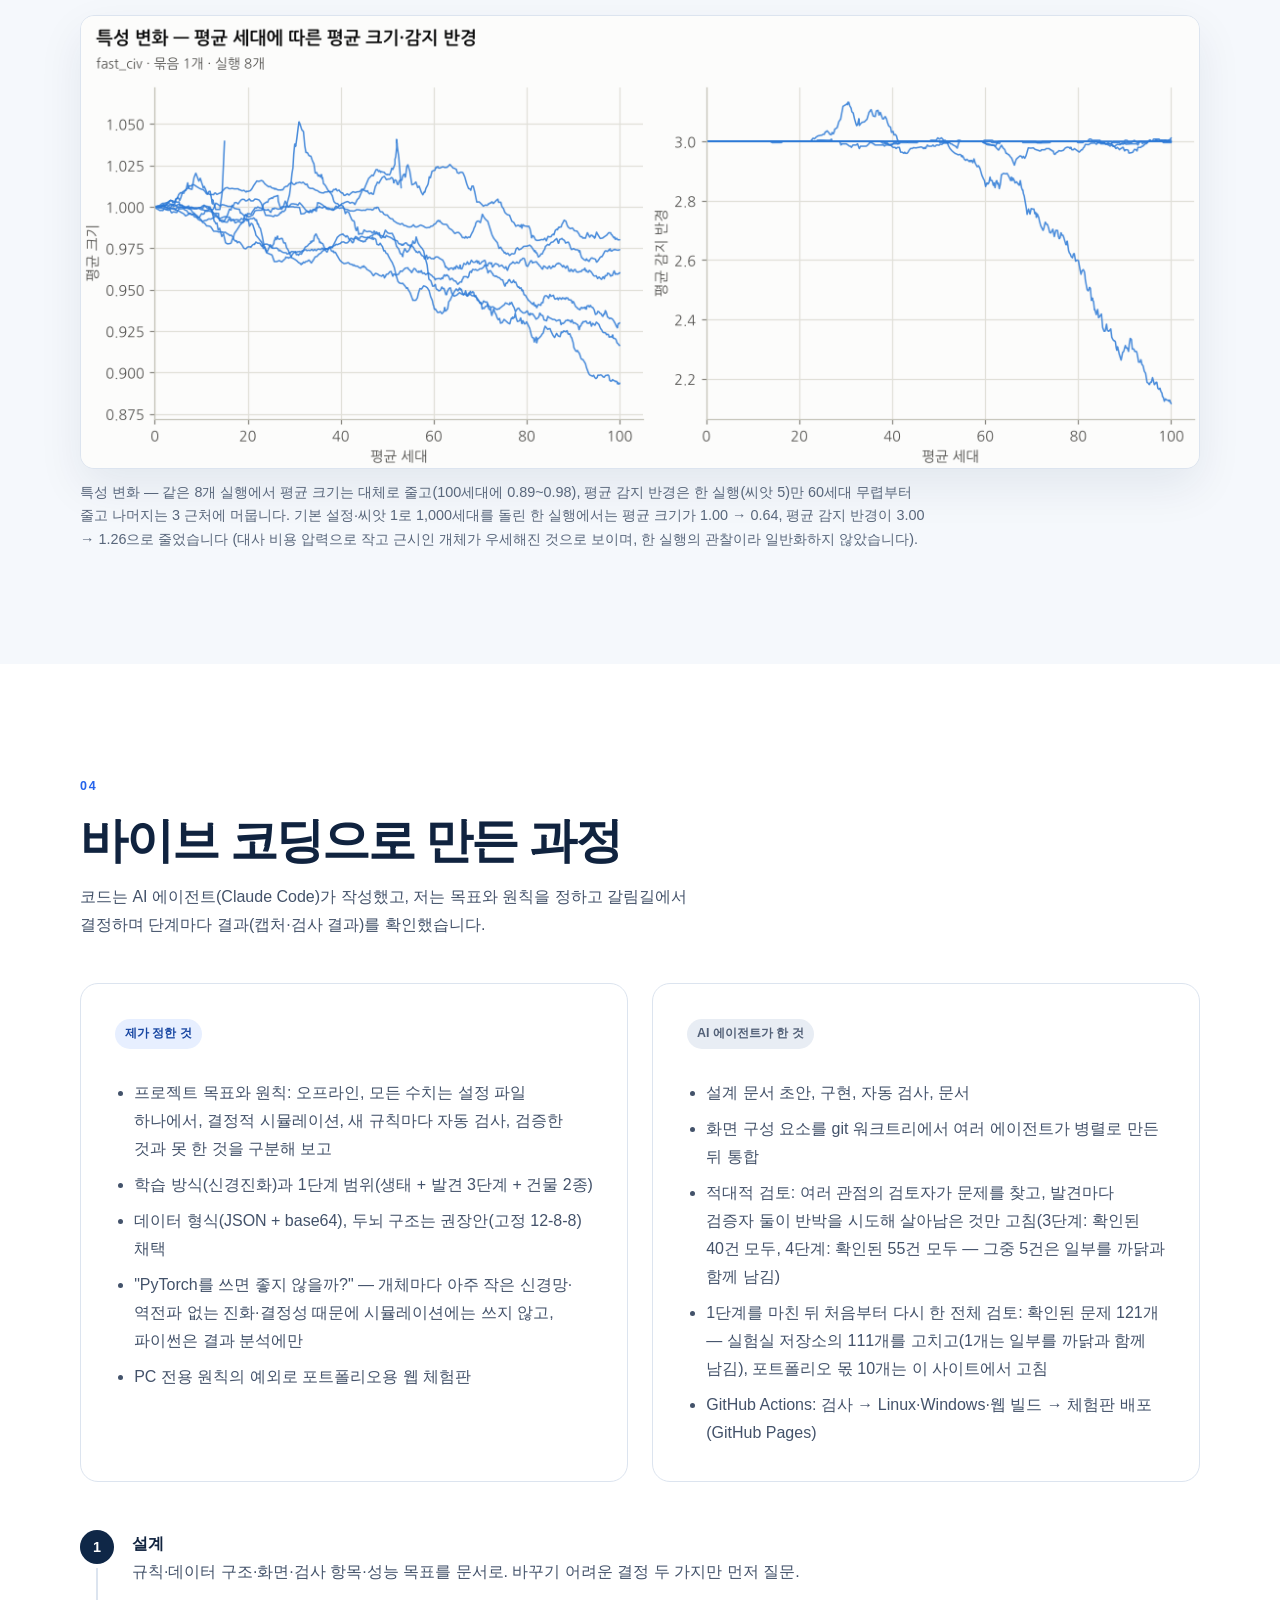
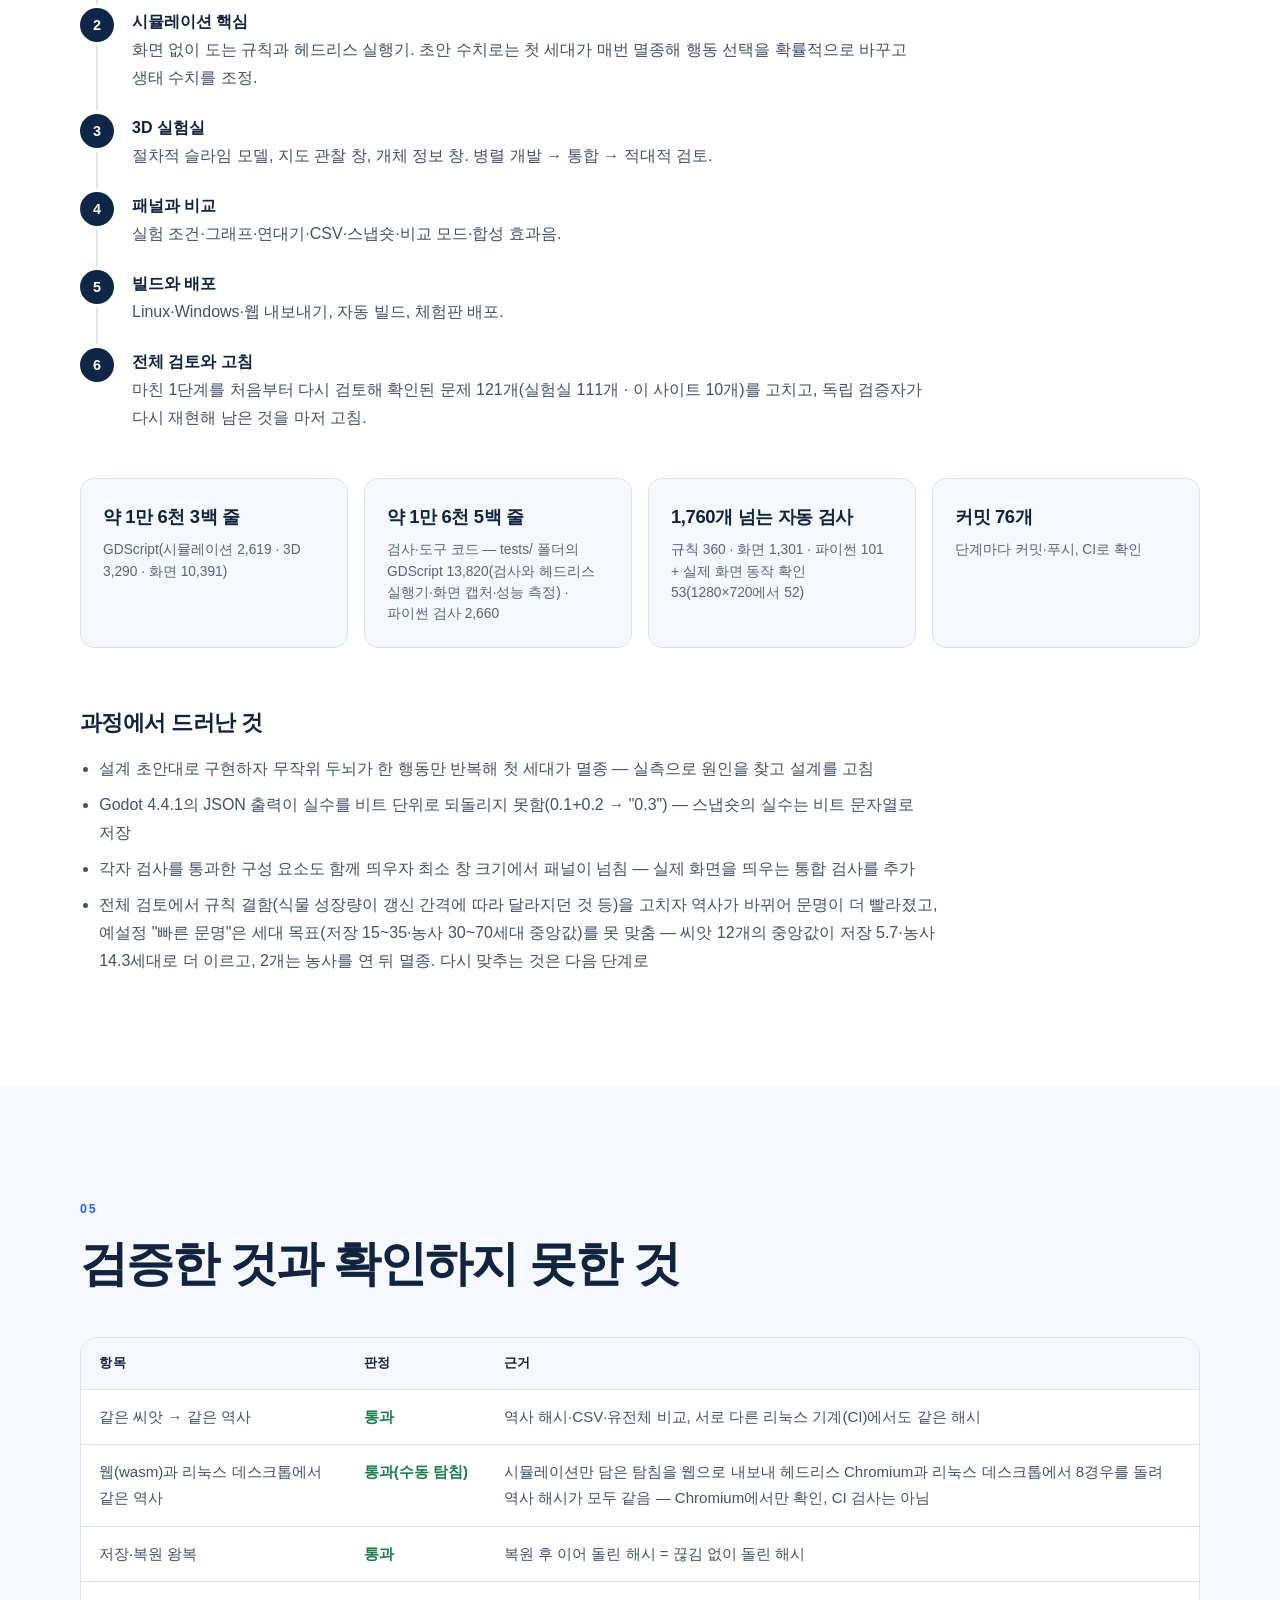
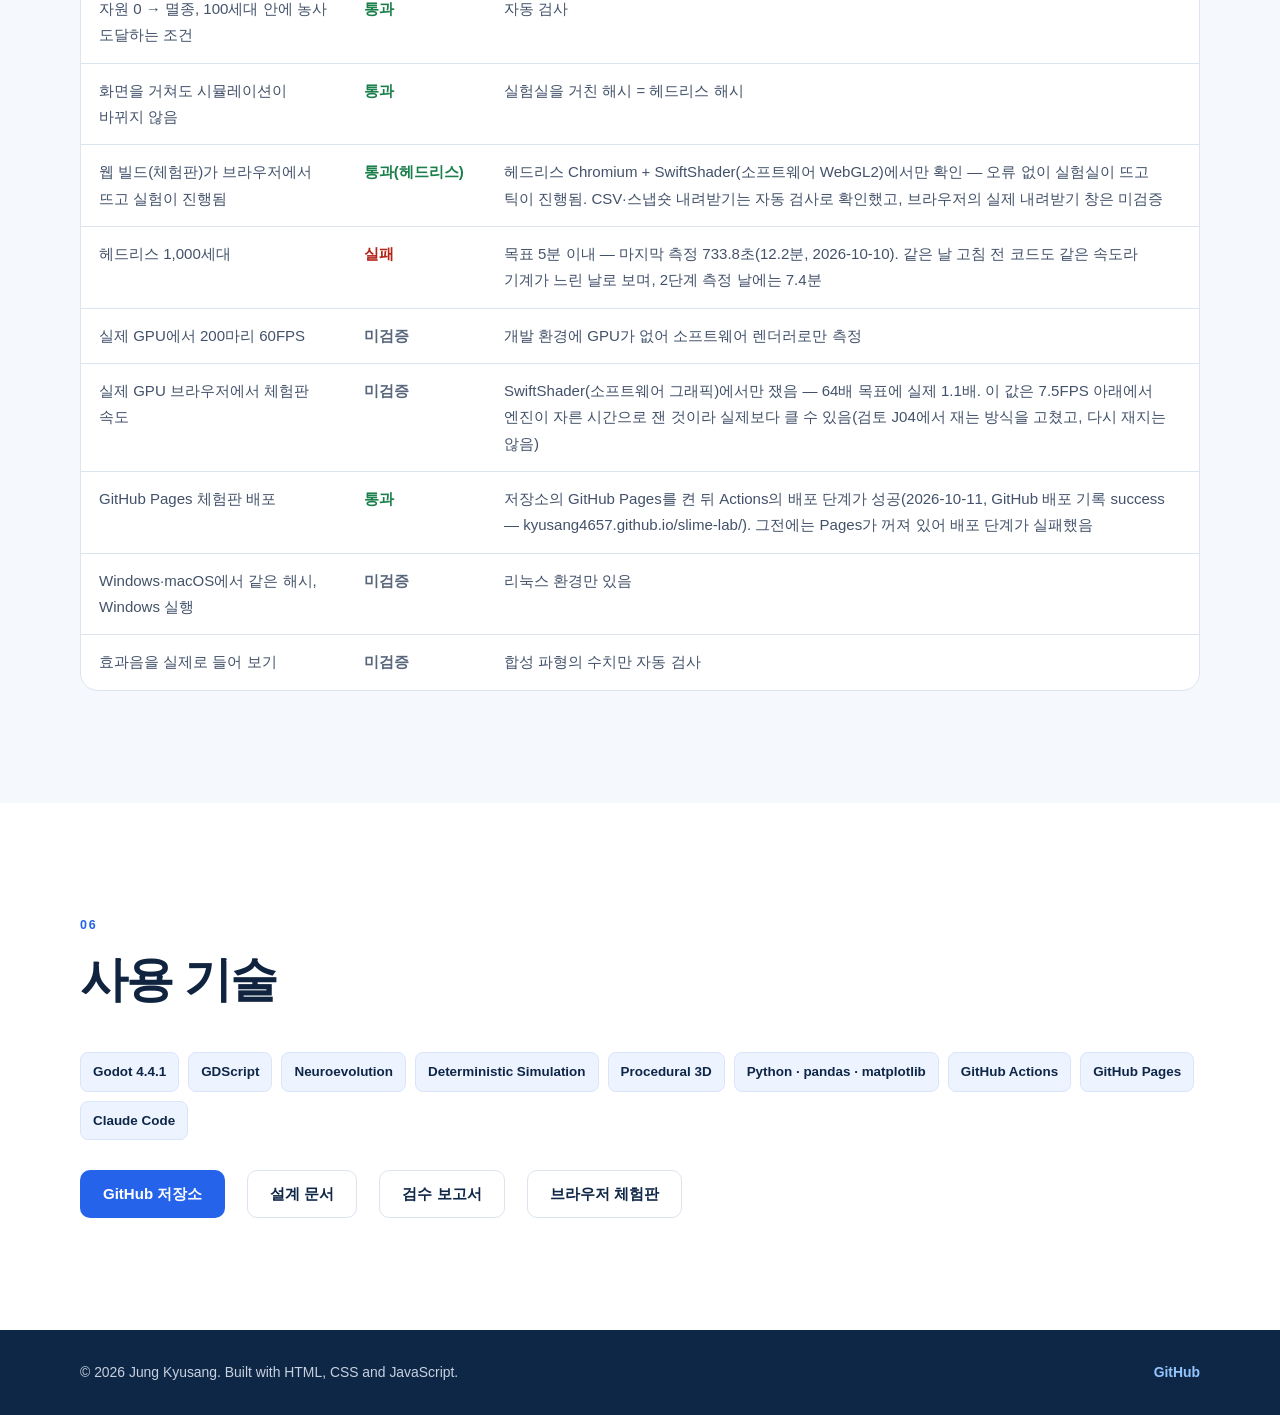
==== commit 8e3453f6: "슬라임 실험실: slime-lab Pages 배포 뒤 체험판 링크 되돌림 - slime-lab 저장소의 GitHub Pages 를 켠 뒤 Actions 배포 단계 성공(2026-1" ====
--- a/projects/slime-lab.html
+++ b/projects/slime-lab.html
@@ -51,20 +51,21 @@
                     하루 동안 처음부터 다시 검토해 고쳤습니다.
                 </p>
                 <div class="hero-actions">
-                    <a class="button button-primary" href="https://github.com/kyusang4657/slime-lab"
+                    <a class="button button-primary" href="https://kyusang4657.github.io/slime-lab/"
+                       target="_blank" rel="noopener noreferrer">브라우저 체험판</a>
+                    <a class="button button-secondary" href="https://github.com/kyusang4657/slime-lab"
                        target="_blank" rel="noopener noreferrer">GitHub 저장소</a>
-                    <span class="text-link-disabled" aria-disabled="true">브라우저 체험판 · 준비 중</span>
                 </div>
                 <p class="demo-note">
-                    브라우저 체험판은 아직 공개 전입니다. 웹 빌드는 만들어 두었지만 slime-lab 저장소의 GitHub Pages가
-                    켜져 있지 않아 배포 단계가 실패하고 있습니다(아래 검증 표). 공개되면 PC 브라우저(WebGL2)용이며,
-                    브라우저에서는 데스크톱판보다 느려 높은 배속이 덜 나오고 화면 오른쪽 위의 "실제 M배"가 그대로 보여 줍니다.
+                    체험판은 PC 브라우저(WebGL2)용입니다. 브라우저에서는 데스크톱판보다 느려 높은 배속이 덜 나오며,
+                    화면 오른쪽 위의 "실제 M배"가 그대로 보여 줍니다. 실제 GPU 브라우저에서의 속도는
+                    아직 확인하지 못했습니다(아래 검증 표).
                 </p>
 
                 <dl class="project-meta">
                     <div><dt>기간</dt><dd>2026.10.07 – 10.10</dd></div>
                     <div><dt>엔진</dt><dd>Godot 4.4.1 · GDScript</dd></div>
-                    <div><dt>플랫폼</dt><dd>PC(Windows·Linux) · 웹 체험판 준비 중</dd></div>
+                    <div><dt>플랫폼</dt><dd>PC(Windows·Linux) + 웹 체험판</dd></div>
                     <div><dt>라이선스</dt><dd>MIT</dd></div>
                 </dl>
 
@@ -240,7 +241,7 @@
                             <li>화면 구성 요소를 git 워크트리에서 여러 에이전트가 병렬로 만든 뒤 통합</li>
                             <li>적대적 검토: 여러 관점의 검토자가 문제를 찾고, 발견마다 검증자 둘이 반박을 시도해 살아남은 것만 고침(3단계: 확인된 40건 모두, 4단계: 확인된 55건 모두 — 그중 5건은 일부를 까닭과 함께 남김)</li>
                             <li>1단계를 마친 뒤 처음부터 다시 한 전체 검토: 확인된 문제 121개 — 실험실 저장소의 111개를 고치고(1개는 일부를 까닭과 함께 남김), 포트폴리오 몫 10개는 이 사이트에서 고침</li>
-                            <li>GitHub Actions: 검사 → Linux·Windows·웹 빌드 → 체험판 배포(저장소의 Pages 설정을 기다리는 중)</li>
+                            <li>GitHub Actions: 검사 → Linux·Windows·웹 빌드 → 체험판 배포(GitHub Pages)</li>
                         </ul>
                     </article>
                 </div>
@@ -250,7 +251,7 @@
                     <li><strong>시뮬레이션 핵심</strong> 화면 없이 도는 규칙과 헤드리스 실행기. 초안 수치로는 첫 세대가 매번 멸종해 행동 선택을 확률적으로 바꾸고 생태 수치를 조정.</li>
                     <li><strong>3D 실험실</strong> 절차적 슬라임 모델, 지도 관찰 창, 개체 정보 창. 병렬 개발 → 통합 → 적대적 검토.</li>
                     <li><strong>패널과 비교</strong> 실험 조건·그래프·연대기·CSV·스냅숏·비교 모드·합성 효과음.</li>
-                    <li><strong>빌드와 배포</strong> Linux·Windows·웹 내보내기, 자동 빌드, 체험판 배포 단계(저장소의 Pages를 켜면 동작).</li>
+                    <li><strong>빌드와 배포</strong> Linux·Windows·웹 내보내기, 자동 빌드, 체험판 배포.</li>
                     <li><strong>전체 검토와 고침</strong> 마친 1단계를 처음부터 다시 검토해 확인된 문제 121개(실험실 111개 · 이 사이트 10개)를 고치고, 독립 검증자가 다시 재현해 남은 것을 마저 고침.</li>
                 </ol>
 
@@ -293,7 +294,7 @@
                             <tr><td>헤드리스 1,000세대</td><td class="fail" data-label="판정">실패</td><td data-label="근거">목표 5분 이내 — 마지막 측정 733.8초(12.2분, 2026-10-10). 같은 날 고침 전 코드도 같은 속도라 기계가 느린 날로 보며, 2단계 측정 날에는 7.4분</td></tr>
                             <tr><td>실제 GPU에서 200마리 60FPS</td><td class="none" data-label="판정">미검증</td><td data-label="근거">개발 환경에 GPU가 없어 소프트웨어 렌더러로만 측정</td></tr>
                             <tr><td>실제 GPU 브라우저에서 체험판 속도</td><td class="none" data-label="판정">미검증</td><td data-label="근거">SwiftShader(소프트웨어 그래픽)에서만 쟀음 — 64배 목표에 실제 1.1배. 이 값은 7.5FPS 아래에서 엔진이 자른 시간으로 잰 것이라 실제보다 클 수 있음(검토 J04에서 재는 방식을 고쳤고, 다시 재지는 않음)</td></tr>
-                            <tr><td>GitHub Pages 체험판 배포</td><td class="fail" data-label="판정">실패</td><td data-label="근거">slime-lab 저장소에 GitHub Pages가 켜져 있지 않아 Actions의 배포 단계가 매번 실패(저장소 설정 몫). 그래서 체험판 단추는 아직 링크하지 않았고, 주소가 열리는지는 켠 뒤 확인</td></tr>
+                            <tr><td>GitHub Pages 체험판 배포</td><td class="ok" data-label="판정">통과</td><td data-label="근거">저장소의 GitHub Pages를 켠 뒤 Actions의 배포 단계가 성공(2026-10-11, GitHub 배포 기록 success — kyusang4657.github.io/slime-lab/). 그전에는 Pages가 꺼져 있어 배포 단계가 실패했음</td></tr>
                             <tr><td>Windows·macOS에서 같은 해시, Windows 실행</td><td class="none" data-label="판정">미검증</td><td data-label="근거">리눅스 환경만 있음</td></tr>
                             <tr><td>효과음을 실제로 들어 보기</td><td class="none" data-label="판정">미검증</td><td data-label="근거">합성 파형의 수치만 자동 검사</td></tr>
                         </tbody>
@@ -327,7 +328,8 @@
                        target="_blank" rel="noopener noreferrer">설계 문서</a>
                     <a class="button button-secondary" href="https://github.com/kyusang4657/slime-lab/blob/main/docs/TEST-REPORT.md"
                        target="_blank" rel="noopener noreferrer">검수 보고서</a>
-                    <span class="text-link-disabled" aria-disabled="true">브라우저 체험판 · 준비 중</span>
+                    <a class="button button-secondary" href="https://kyusang4657.github.io/slime-lab/"
+                       target="_blank" rel="noopener noreferrer">브라우저 체험판</a>
                 </div>
             </div>
         </section>
--- a/css/project.css
+++ b/css/project.css
@@ -57,14 +57,6 @@
     color: var(--heading-color);
 }
 
-/* 첫 화면 단추 줄의 "준비 중" 글은 단추(48px)와 같은 높이의 가운데에 둡니다(폰 폭에서 단추가 한 줄씩 쌓일 때도). */
-.hero-actions .text-link-disabled {
-    display: inline-flex;
-    align-items: center;
-    justify-content: center;
-    min-height: 48px;
-}
-
 .demo-note {
     max-width: 780px;
     margin: 16px 0 0;
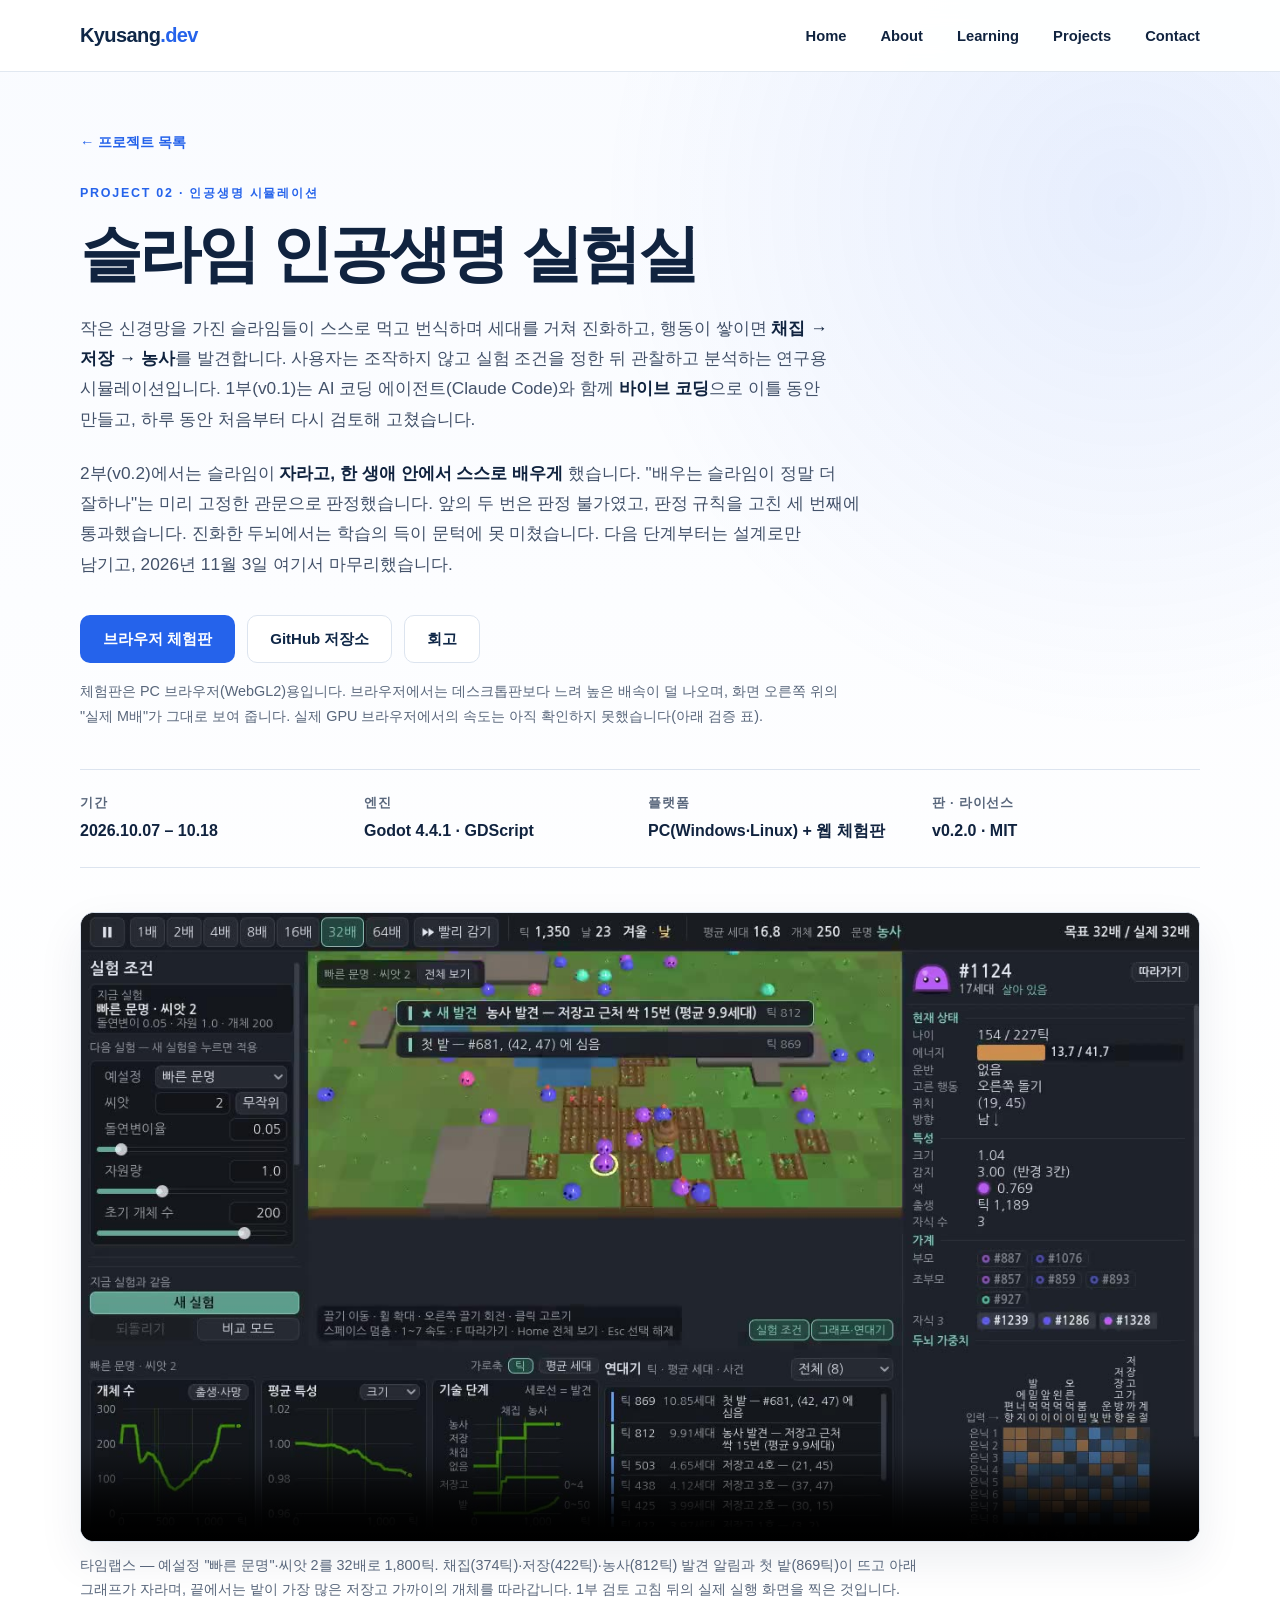
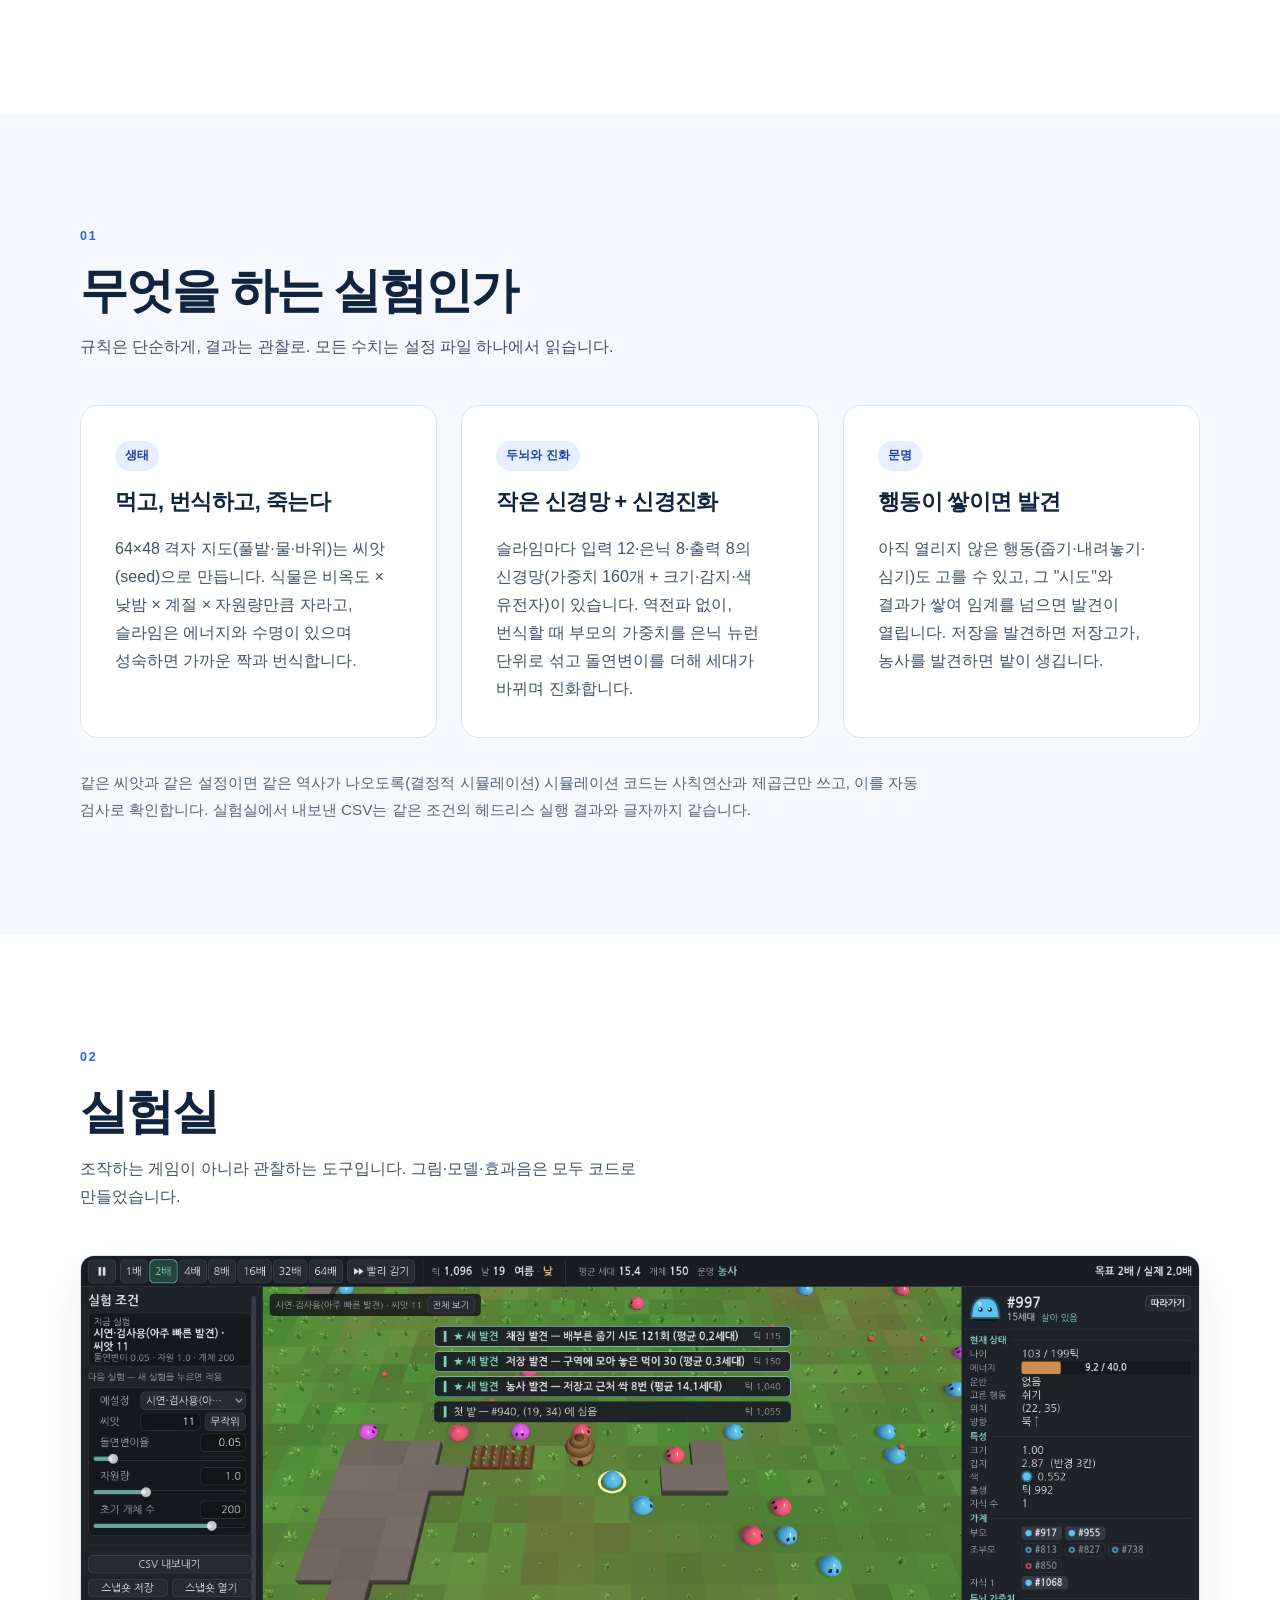
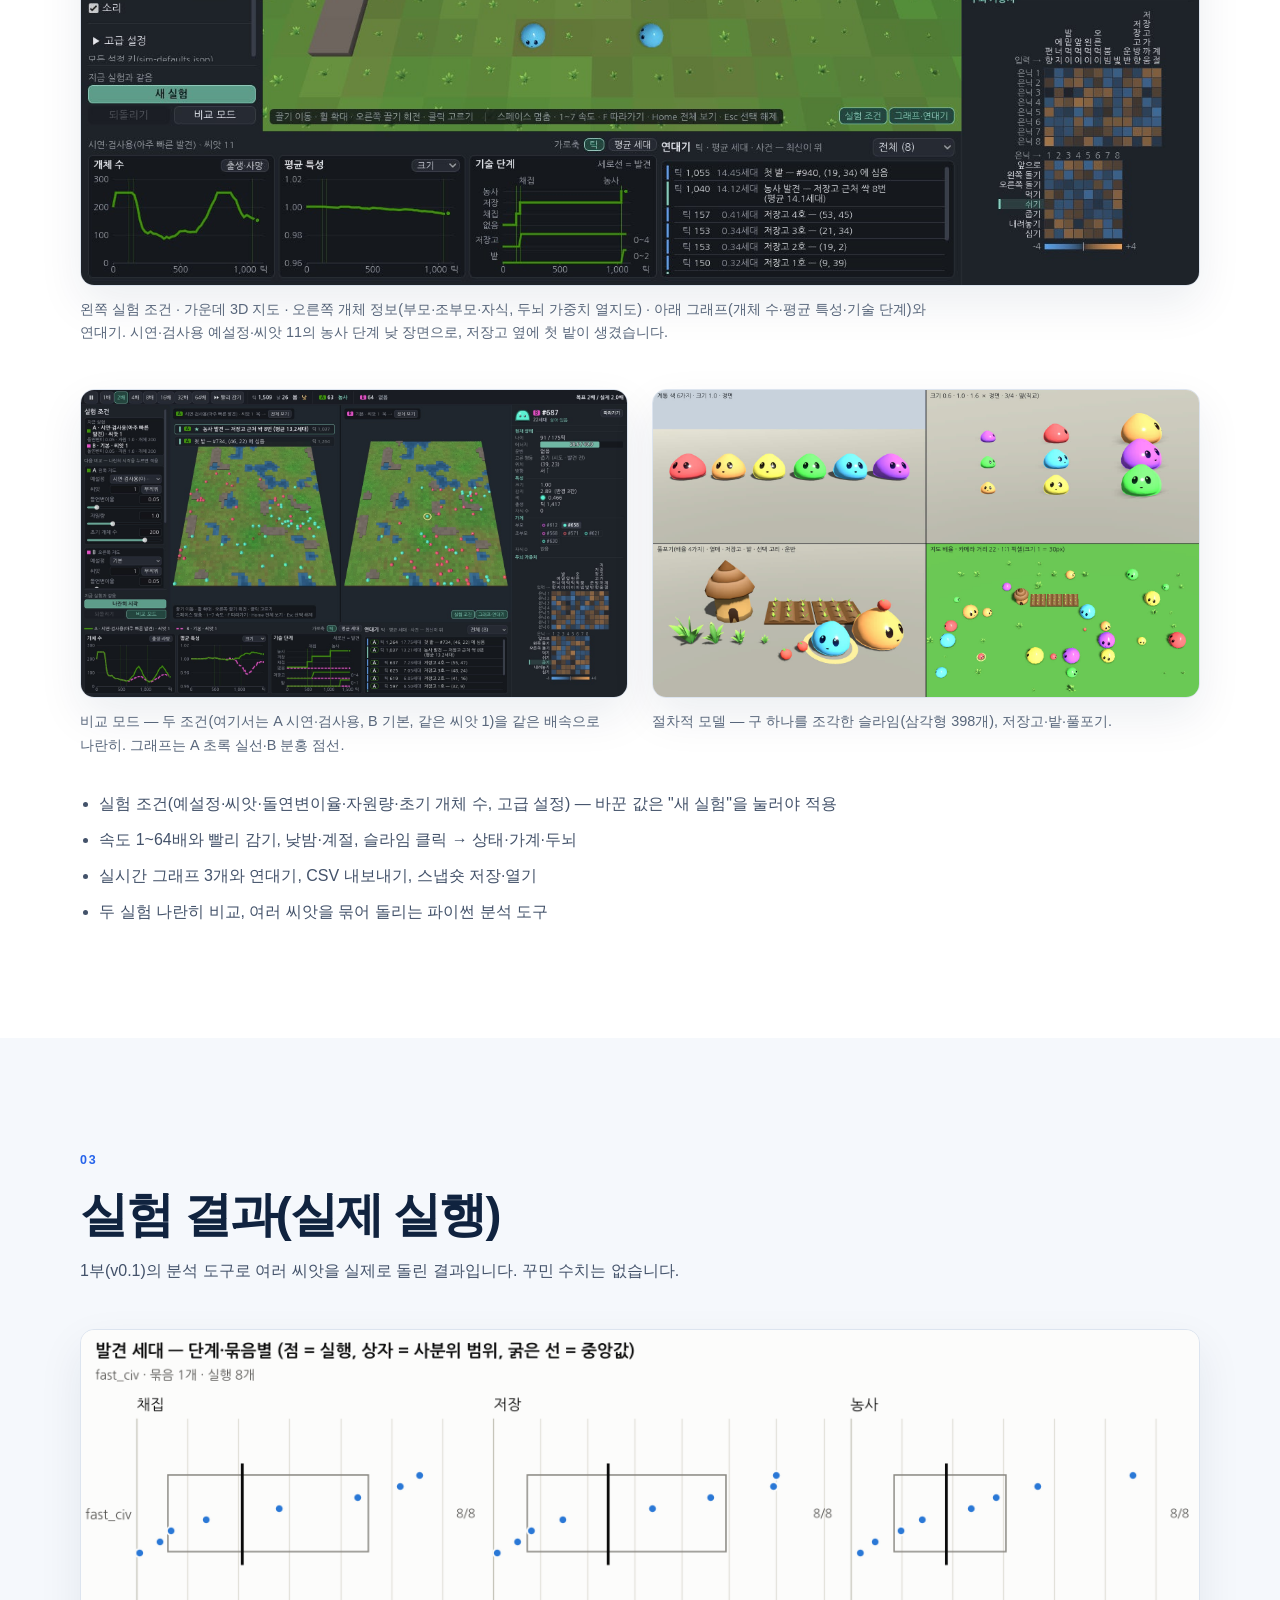
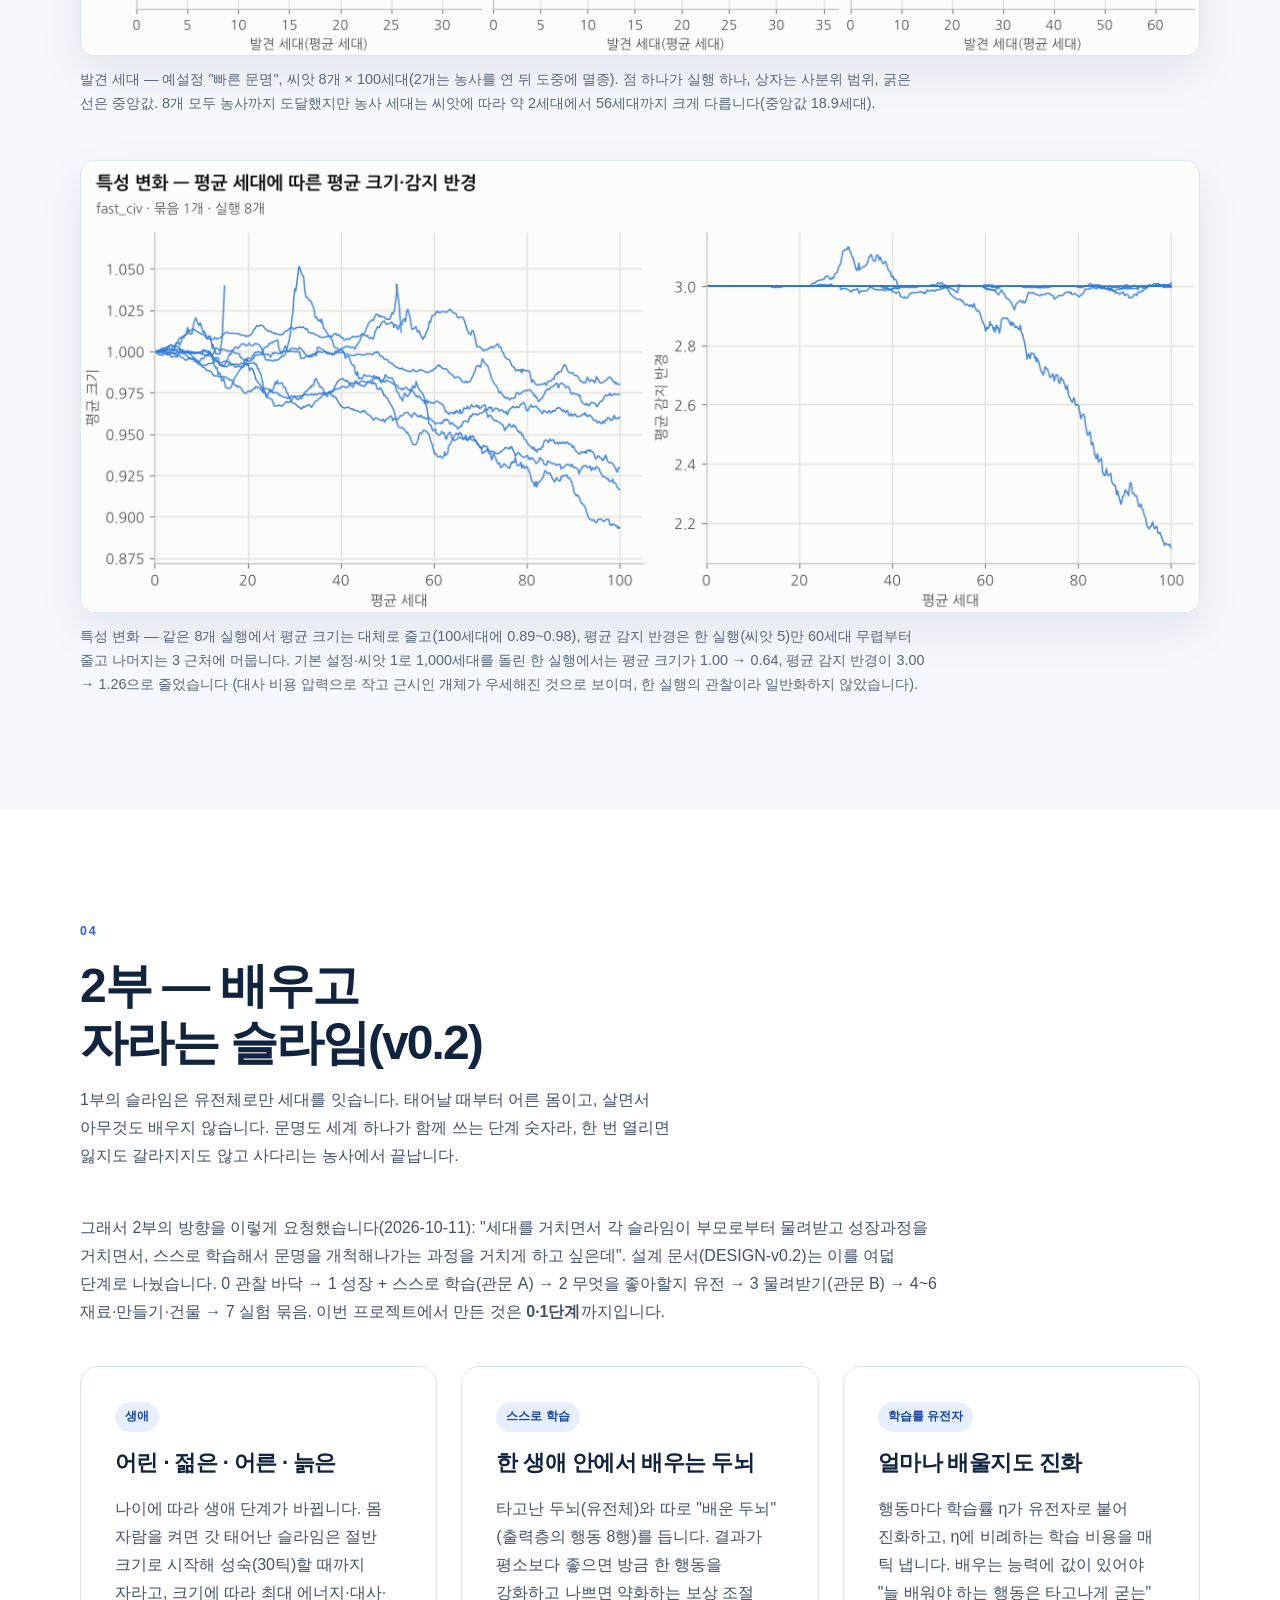
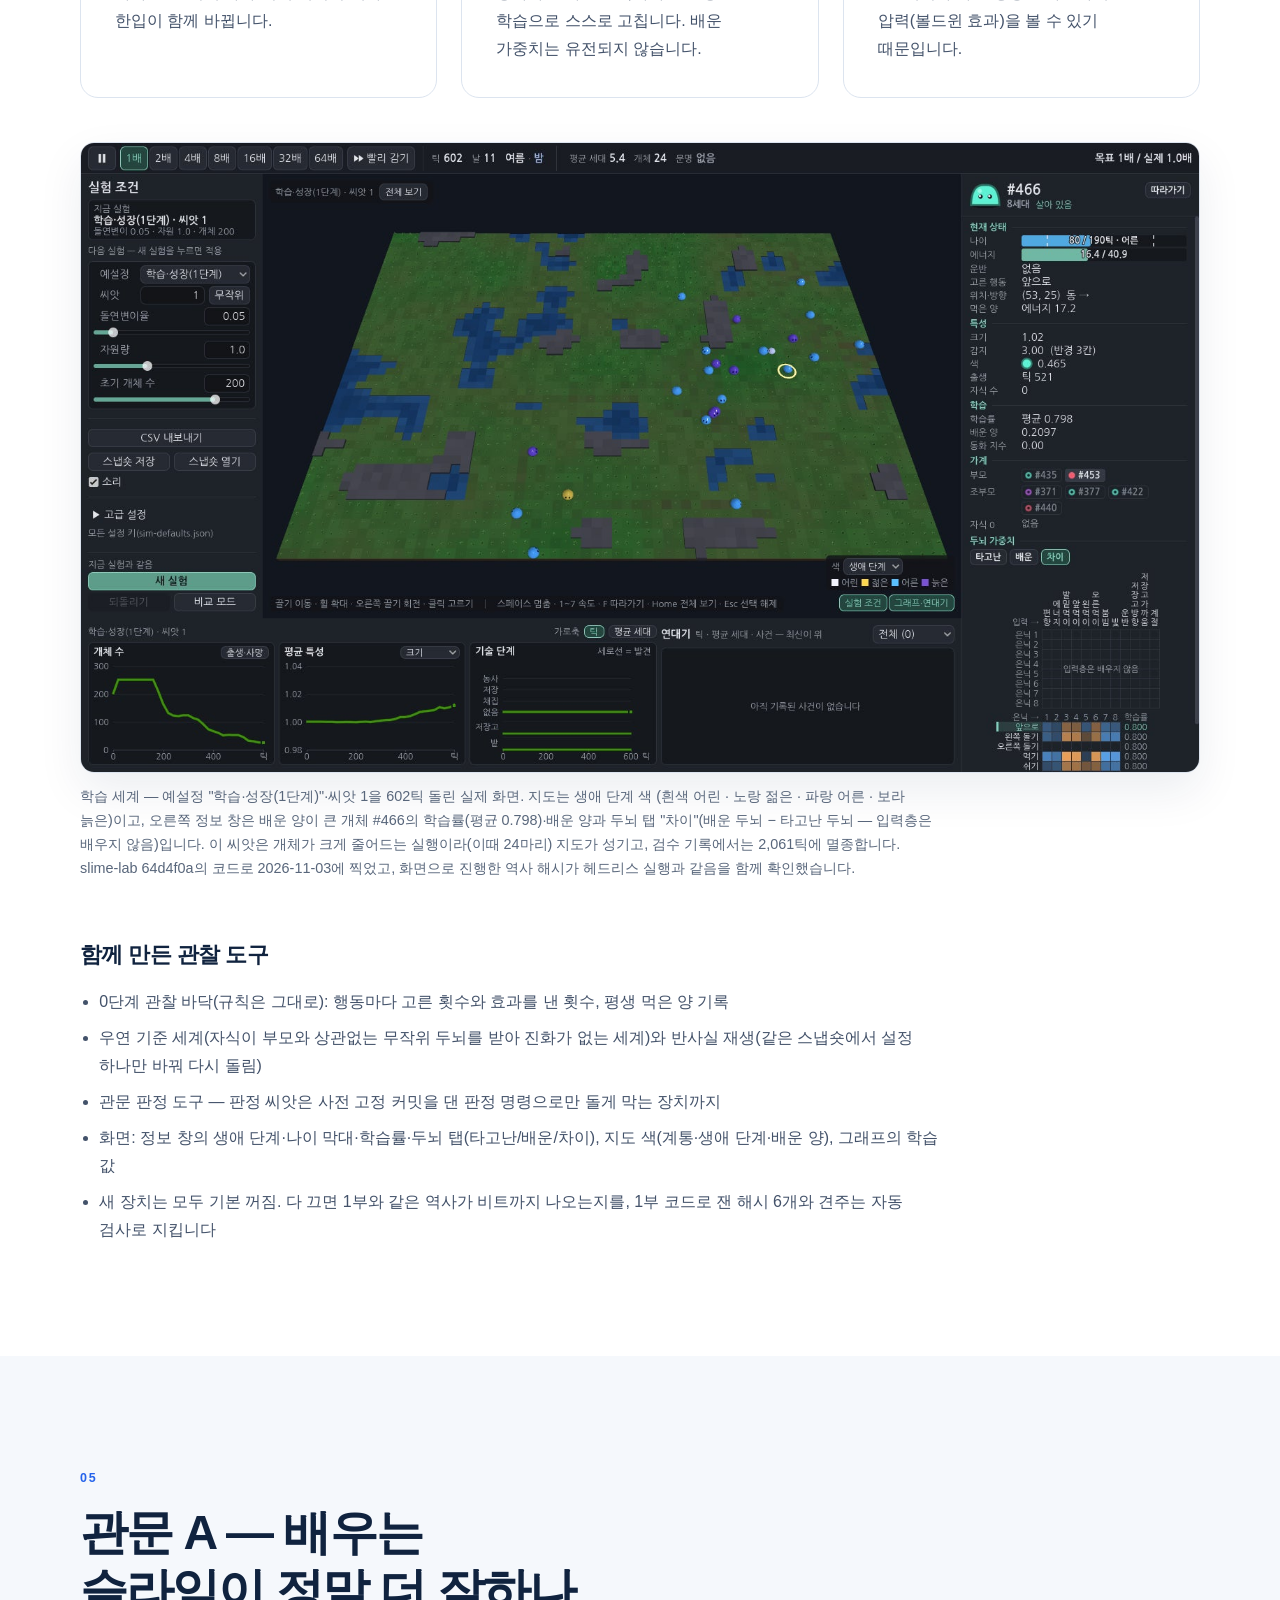
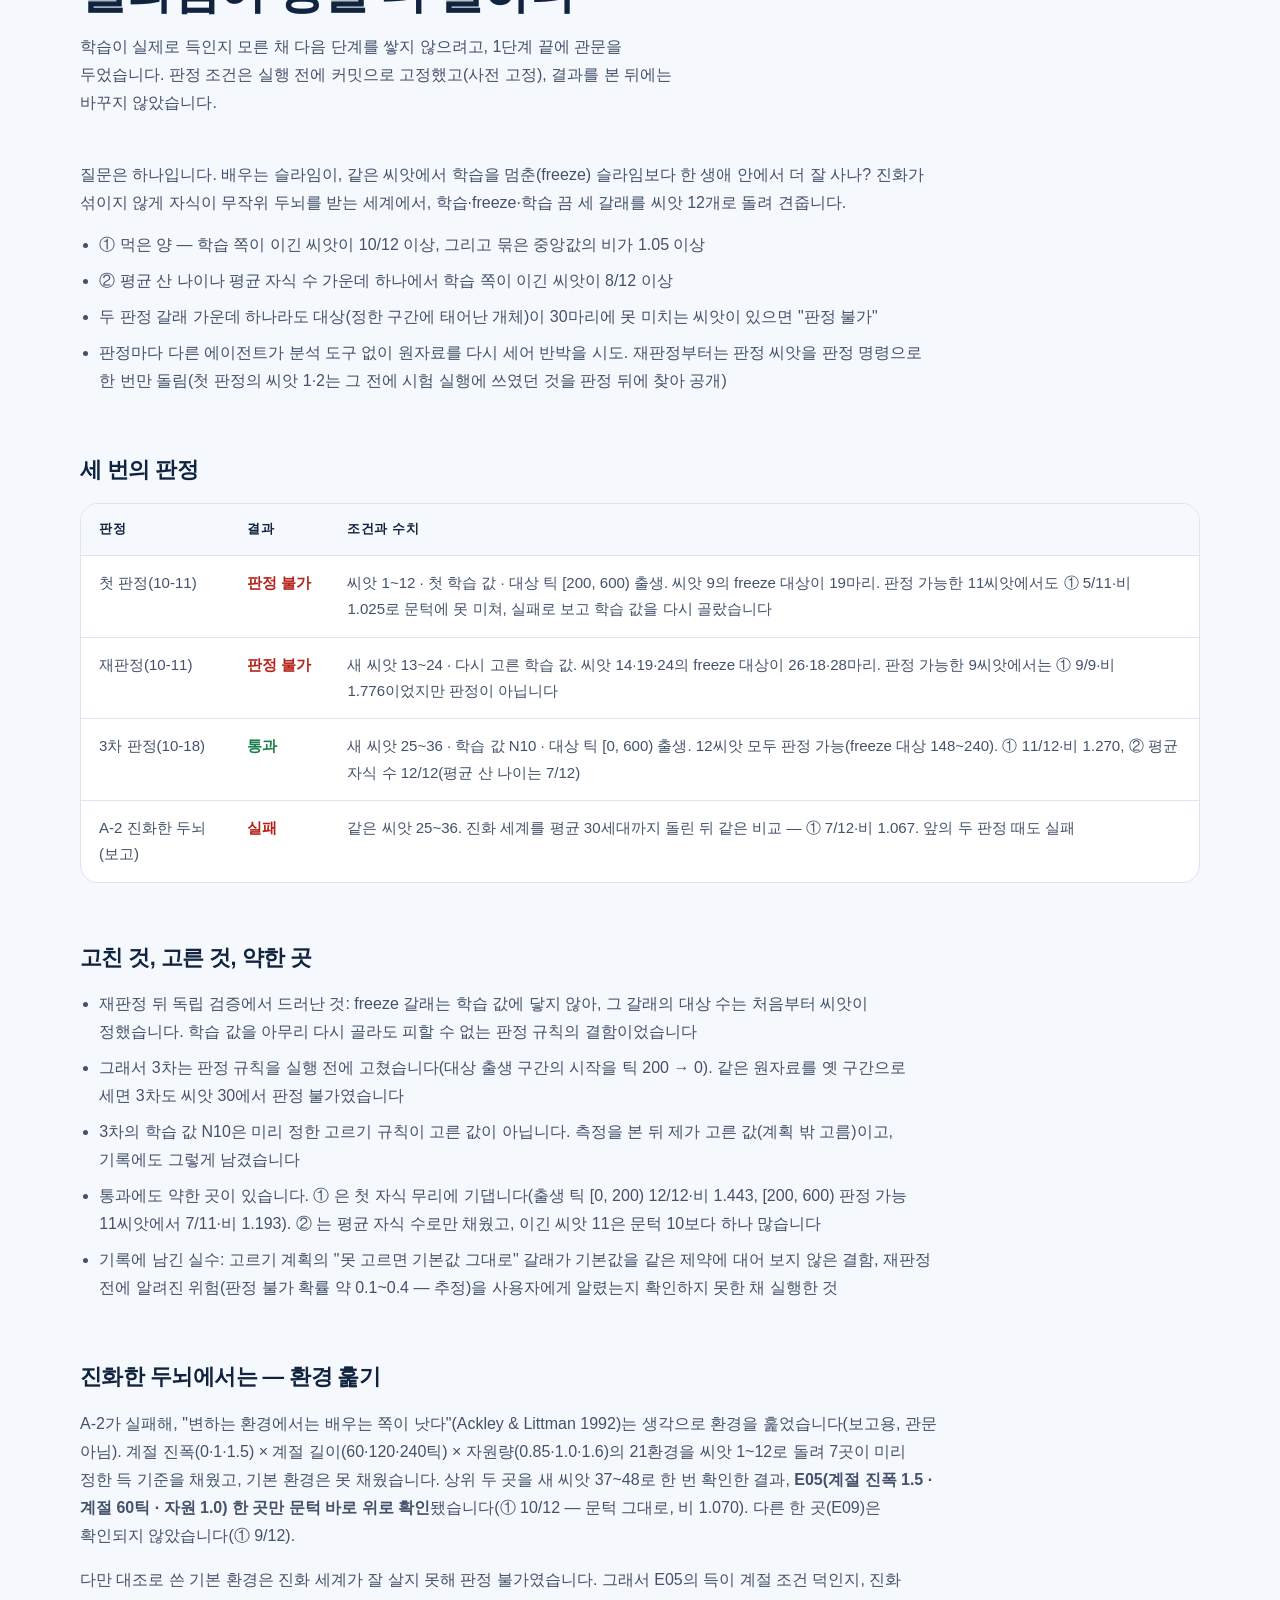
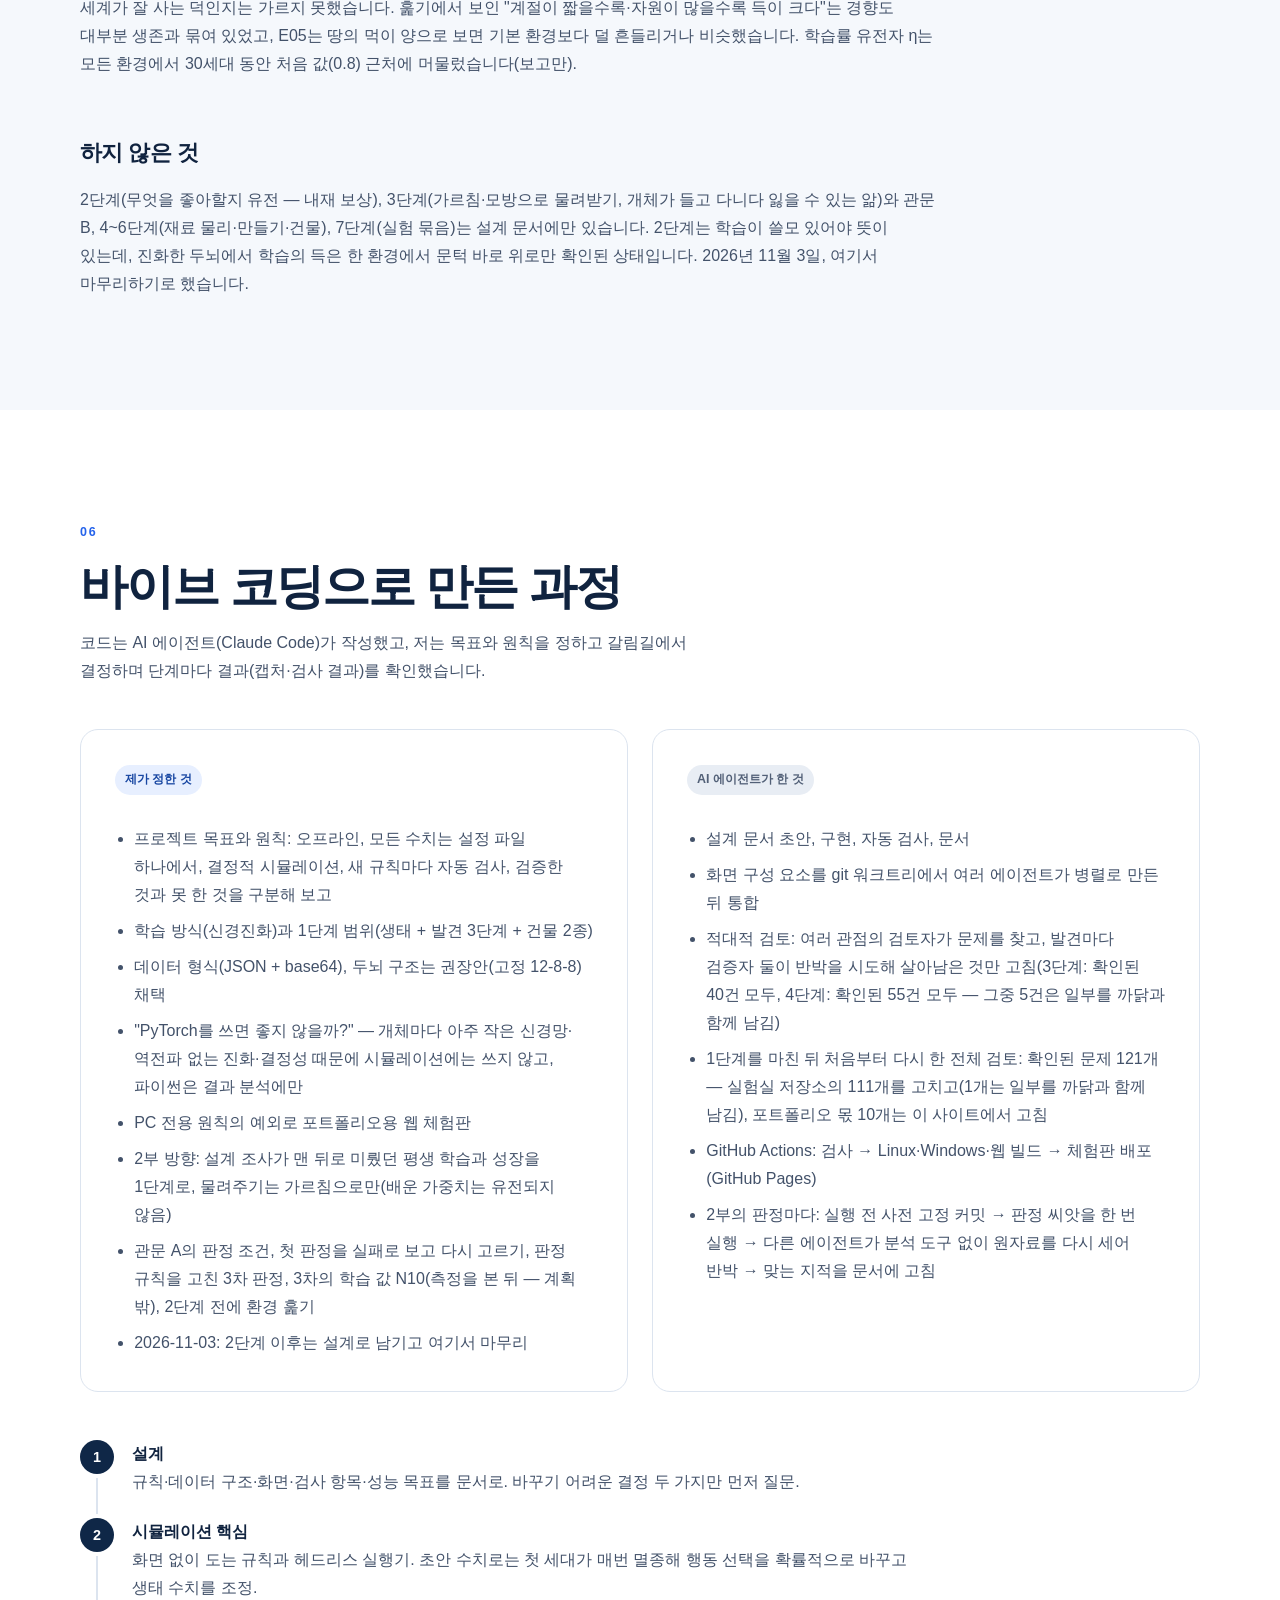
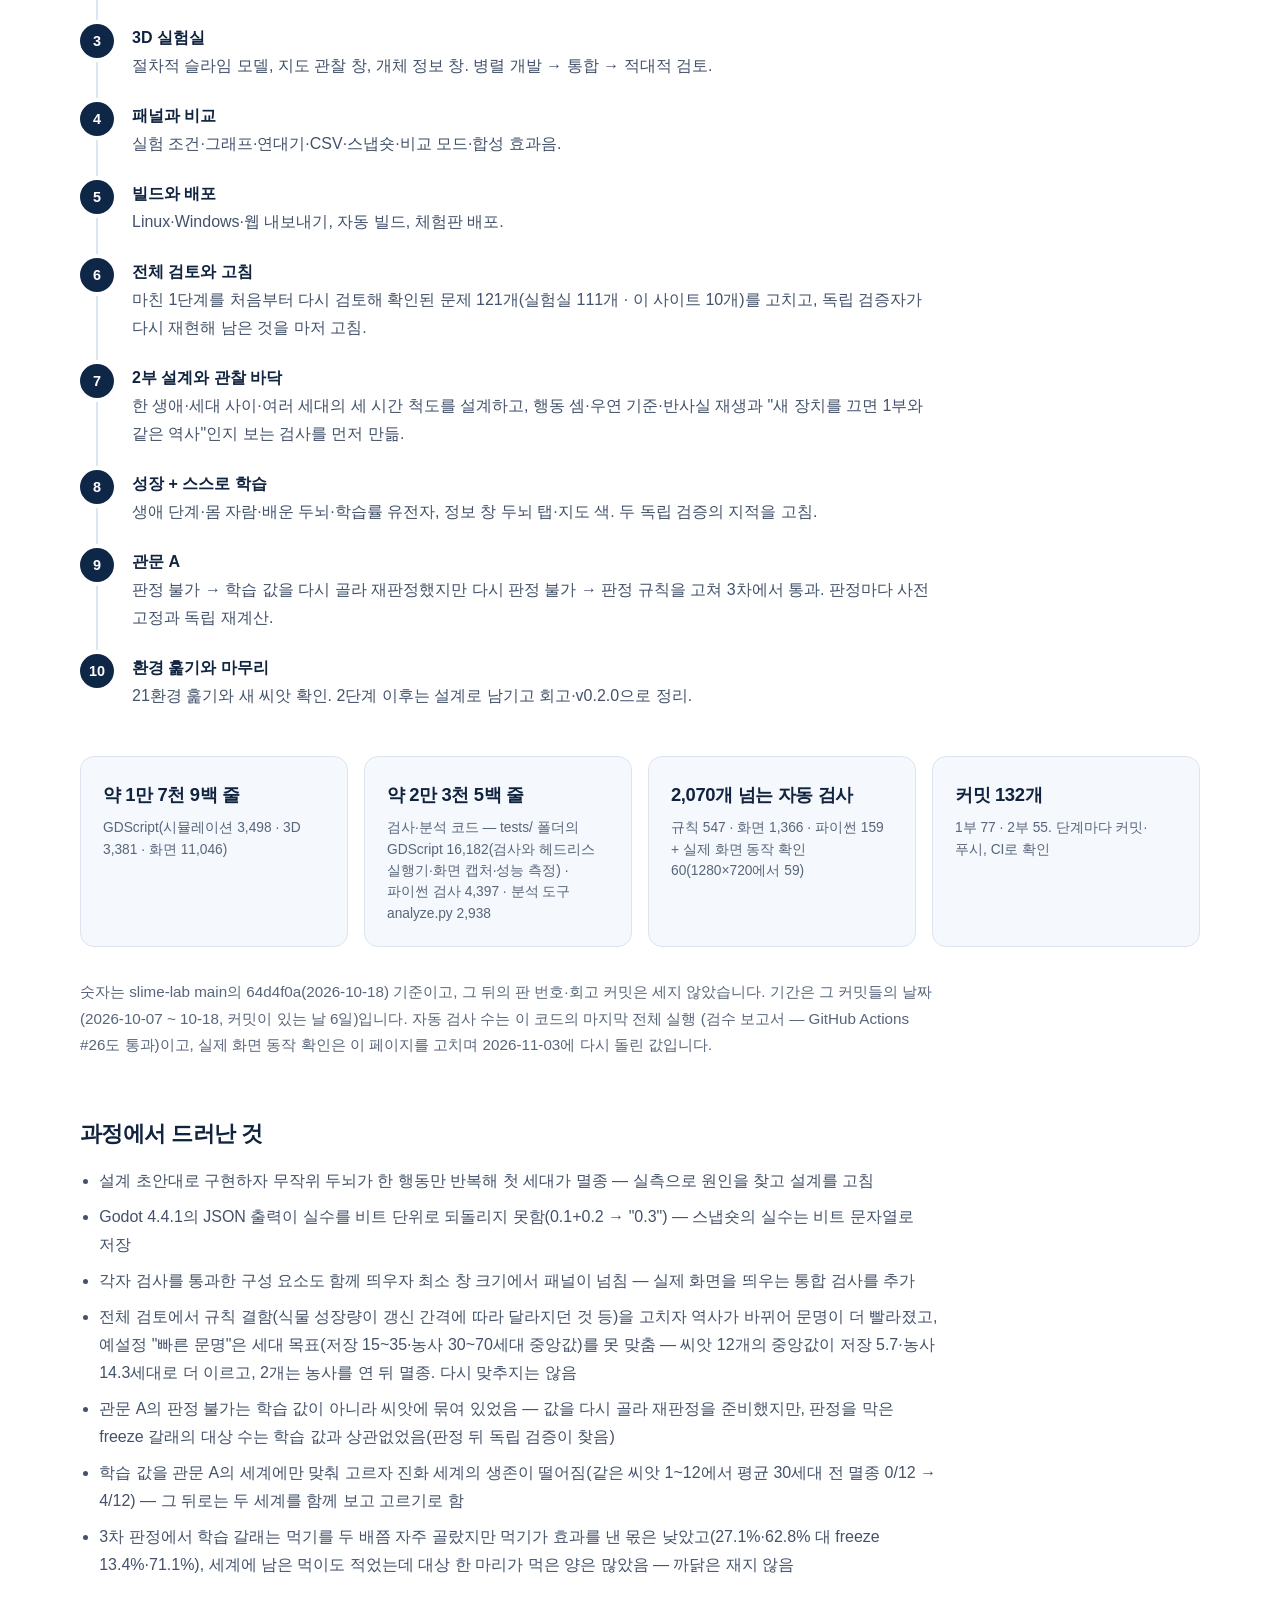
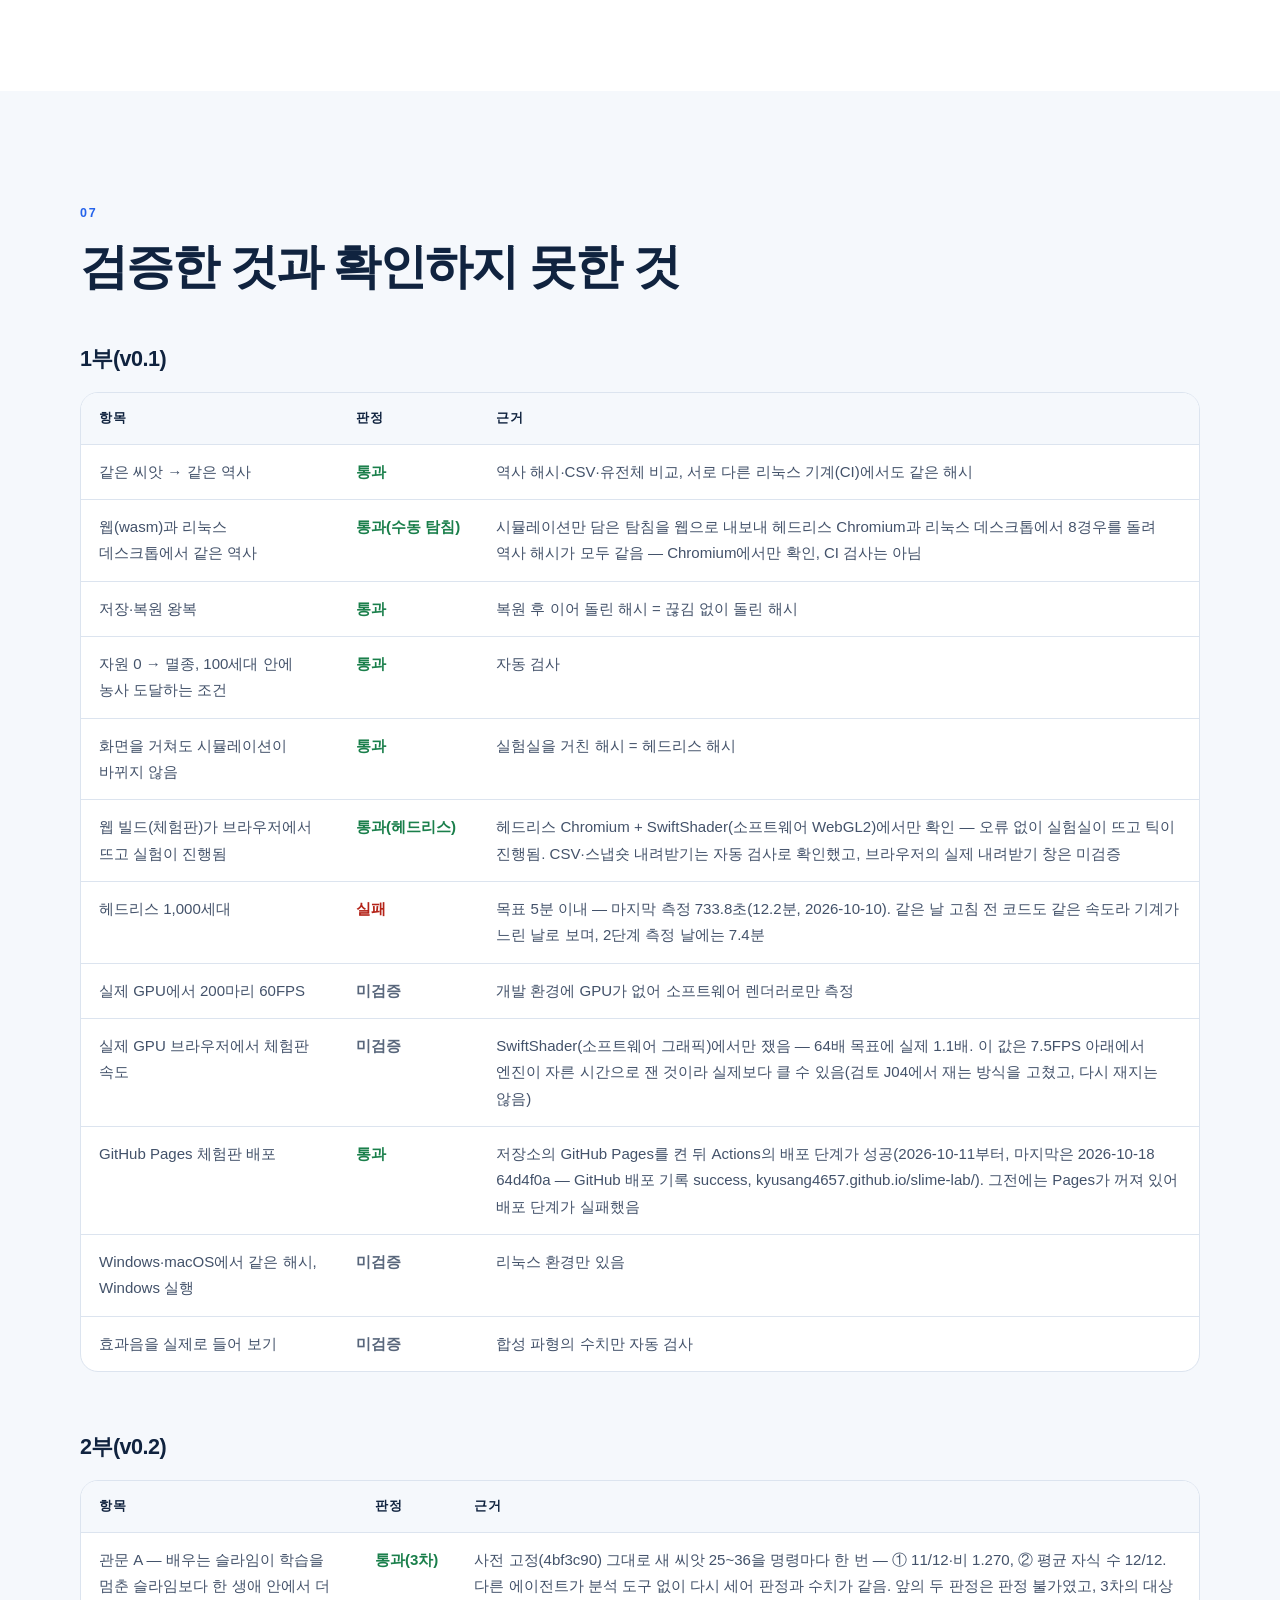
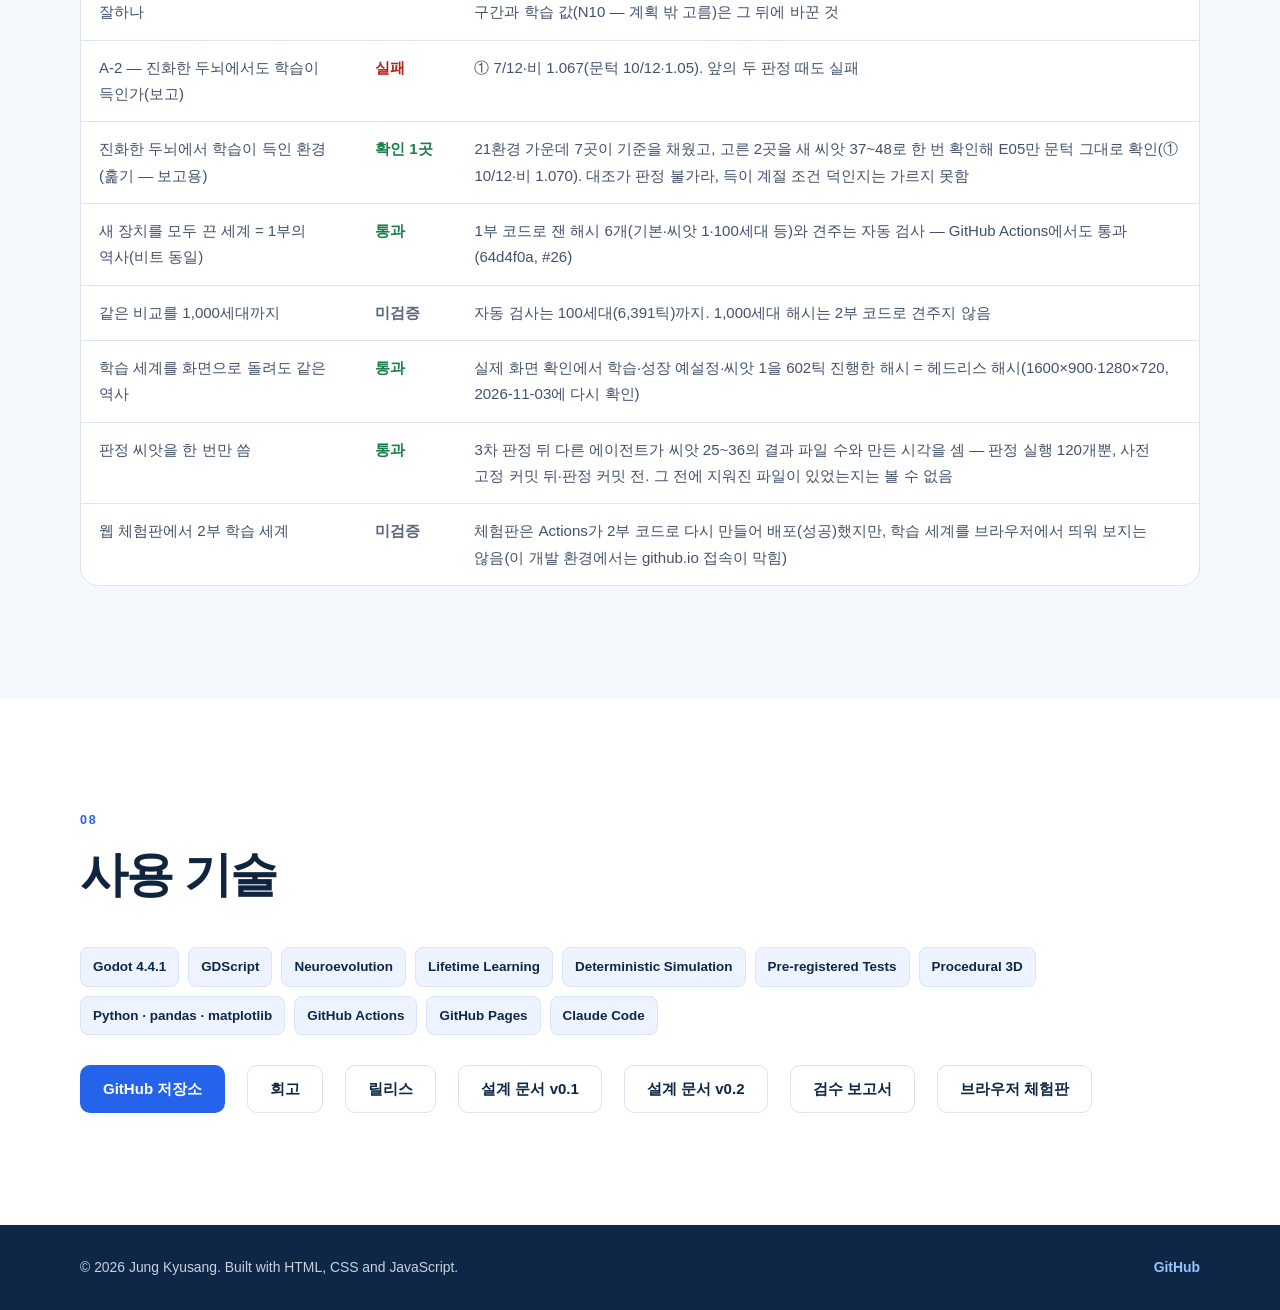
==== commit 692358e9: "슬라임 실험실: 2부(v0.2) 내용과 마무리 수치로 상세 페이지·카드 갱신 - 상세 페이지에 새 절 둘: 04 '2부 — 배우고 자라는 슬라임(v0.2)'(왜 — 문명이 세계 공" ====
--- a/projects/slime-lab.html
+++ b/projects/slime-lab.html
@@ -3,7 +3,7 @@
 <head>
     <meta charset="UTF-8">
     <meta name="viewport" content="width=device-width, initial-scale=1.0">
-    <meta name="description" content="슬라임 인공생명 실험실 — 신경진화로 진화하며 채집·저장·농사를 발견하는 슬라임을 관찰하는 연구용 시뮬레이션(Godot 4.4.1)">
+    <meta name="description" content="슬라임 인공생명 실험실 — 신경진화로 진화하며 채집·저장·농사를 발견하고(1부), 자라며 한 생애 안에서 스스로 배우는(2부) 슬라임을 관찰하는 연구용 시뮬레이션(Godot 4.4.1)">
     <title>슬라임 인공생명 실험실 | Kyusang.dev</title>
     <link rel="icon" href="../images/slime-lab/icon.png">
     <link rel="stylesheet" href="../css/style.css">
@@ -47,14 +47,22 @@
                     작은 신경망을 가진 슬라임들이 스스로 먹고 번식하며 세대를 거쳐 진화하고,
                     행동이 쌓이면 <strong>채집 → 저장 → 농사</strong>를 발견합니다.
                     사용자는 조작하지 않고 실험 조건을 정한 뒤 관찰하고 분석하는 연구용 시뮬레이션입니다.
-                    AI 코딩 에이전트(Claude Code)와 함께 <strong>바이브 코딩</strong>으로 이틀 동안 만들고,
+                    1부(v0.1)는 AI 코딩 에이전트(Claude Code)와 함께 <strong>바이브 코딩</strong>으로 이틀 동안 만들고,
                     하루 동안 처음부터 다시 검토해 고쳤습니다.
+                </p>
+                <p class="project-lead">
+                    2부(v0.2)에서는 슬라임이 <strong>자라고, 한 생애 안에서 스스로 배우게</strong> 했습니다.
+                    "배우는 슬라임이 정말 더 잘하나"는 미리 고정한 관문으로 판정했습니다. 앞의 두 번은 판정 불가였고,
+                    판정 규칙을 고친 세 번째에 통과했습니다. 진화한 두뇌에서는 학습의 득이 문턱에 못 미쳤습니다.
+                    다음 단계부터는 설계로만 남기고, 2026년 11월 3일 여기서 마무리했습니다.
                 </p>
                 <div class="hero-actions">
                     <a class="button button-primary" href="https://kyusang4657.github.io/slime-lab/"
                        target="_blank" rel="noopener noreferrer">브라우저 체험판</a>
                     <a class="button button-secondary" href="https://github.com/kyusang4657/slime-lab"
                        target="_blank" rel="noopener noreferrer">GitHub 저장소</a>
+                    <a class="button button-secondary" href="https://github.com/kyusang4657/slime-lab/blob/main/docs/RETROSPECTIVE.md"
+                       target="_blank" rel="noopener noreferrer">회고</a>
                 </div>
                 <p class="demo-note">
                     체험판은 PC 브라우저(WebGL2)용입니다. 브라우저에서는 데스크톱판보다 느려 높은 배속이 덜 나오며,
@@ -63,10 +71,10 @@
                 </p>
 
                 <dl class="project-meta">
-                    <div><dt>기간</dt><dd>2026.10.07 – 10.10</dd></div>
+                    <div><dt>기간</dt><dd>2026.10.07 – 10.18</dd></div>
                     <div><dt>엔진</dt><dd>Godot 4.4.1 · GDScript</dd></div>
                     <div><dt>플랫폼</dt><dd>PC(Windows·Linux) + 웹 체험판</dd></div>
-                    <div><dt>라이선스</dt><dd>MIT</dd></div>
+                    <div><dt>판 · 라이선스</dt><dd>v0.2.0 · MIT</dd></div>
                 </dl>
 
                 <figure class="media-figure">
@@ -79,7 +87,7 @@
                     <figcaption>
                         타임랩스 — 예설정 "빠른 문명"·씨앗 2를 32배로 1,800틱. 채집(374틱)·저장(422틱)·농사(812틱)
                         발견 알림과 첫 밭(869틱)이 뜨고 아래 그래프가 자라며, 끝에서는 밭이 가장 많은 저장고 가까이의
-                        개체를 따라갑니다. 검토 고침 뒤의 실제 실행 화면을 찍은 것입니다.
+                        개체를 따라갑니다. 1부 검토 고침 뒤의 실제 실행 화면을 찍은 것입니다.
                     </figcaption>
                 </figure>
             </div>
@@ -179,7 +187,7 @@
                 <div class="section-heading">
                     <p class="section-number">03</p>
                     <h2>실험 결과(실제 실행)</h2>
-                    <p>분석 도구로 여러 씨앗을 실제로 돌린 결과입니다. 꾸민 수치는 없습니다.</p>
+                    <p>1부(v0.1)의 분석 도구로 여러 씨앗을 실제로 돌린 결과입니다. 꾸민 수치는 없습니다.</p>
                 </div>
 
                 <figure class="media-figure chart-figure">
@@ -211,11 +219,154 @@
             </div>
         </section>
 
+        <!-- 2부: 배우고 자라는 슬라임 -->
+        <section class="section">
+            <div class="container">
+                <div class="section-heading">
+                    <p class="section-number">04</p>
+                    <h2>2부 — 배우고 자라는 슬라임(v0.2)</h2>
+                    <p>
+                        1부의 슬라임은 유전체로만 세대를 잇습니다. 태어날 때부터 어른 몸이고, 살면서 아무것도 배우지 않습니다.
+                        문명도 세계 하나가 함께 쓰는 단계 숫자라, 한 번 열리면 잃지도 갈라지지도 않고 사다리는 농사에서 끝납니다.
+                    </p>
+                </div>
+
+                <p class="section-text">
+                    그래서 2부의 방향을 이렇게 요청했습니다(2026-10-11):
+                    "세대를 거치면서 각 슬라임이 부모로부터 물려받고 성장과정을 거치면서, 스스로 학습해서 문명을 개척해나가는 과정을 거치게 하고 싶은데".
+                    설계 문서(DESIGN-v0.2)는 이를 여덟 단계로 나눴습니다. 0 관찰 바닥 → 1 성장 + 스스로 학습(관문 A) →
+                    2 무엇을 좋아할지 유전 → 3 물려받기(관문 B) → 4~6 재료·만들기·건물 → 7 실험 묶음.
+                    이번 프로젝트에서 만든 것은 <strong>0·1단계</strong>까지입니다.
+                </p>
+
+                <div class="feature-grid">
+                    <article class="learning-card">
+                        <p class="card-label current">생애</p>
+                        <h3>어린 · 젊은 · 어른 · 늙은</h3>
+                        <p>
+                            나이에 따라 생애 단계가 바뀝니다. 몸 자람을 켜면 갓 태어난 슬라임은 절반 크기로 시작해
+                            성숙(30틱)할 때까지 자라고, 크기에 따라 최대 에너지·대사·한입이 함께 바뀝니다.
+                        </p>
+                    </article>
+                    <article class="learning-card">
+                        <p class="card-label current">스스로 학습</p>
+                        <h3>한 생애 안에서 배우는 두뇌</h3>
+                        <p>
+                            타고난 두뇌(유전체)와 따로 "배운 두뇌"(출력층의 행동 8행)를 듭니다. 결과가 평소보다 좋으면 방금 한 행동을
+                            강화하고 나쁘면 약화하는 보상 조절 학습으로 스스로 고칩니다. 배운 가중치는 유전되지 않습니다.
+                        </p>
+                    </article>
+                    <article class="learning-card">
+                        <p class="card-label current">학습률 유전자</p>
+                        <h3>얼마나 배울지도 진화</h3>
+                        <p>
+                            행동마다 학습률 η가 유전자로 붙어 진화하고, η에 비례하는 학습 비용을 매 틱 냅니다.
+                            배우는 능력에 값이 있어야 "늘 배워야 하는 행동은 타고나게 굳는" 압력(볼드윈 효과)을 볼 수 있기 때문입니다.
+                        </p>
+                    </article>
+                </div>
+
+                <figure class="media-figure">
+                    <a class="media-link" href="../images/slime-lab/learn.jpg">
+                        <img src="../images/slime-lab/learn.jpg" width="1600" height="900" loading="lazy"
+                             alt="학습 세계 화면: 가운데 지도는 생애 단계 색(어린·젊은·어른·늙은)과 범례, 오른쪽 정보 창은 고른 슬라임의 나이·학습률·배운 양과 두뇌 가중치 '차이' 탭">
+                    </a>
+                    <figcaption>
+                        학습 세계 — 예설정 "학습·성장(1단계)"·씨앗 1을 602틱 돌린 실제 화면. 지도는 생애 단계 색
+                        (흰색 어린 · 노랑 젊은 · 파랑 어른 · 보라 늙은)이고, 오른쪽 정보 창은 배운 양이 큰 개체 #466의
+                        학습률(평균 0.798)·배운 양과 두뇌 탭 "차이"(배운 두뇌 − 타고난 두뇌 — 입력층은 배우지 않음)입니다.
+                        이 씨앗은 개체가 크게 줄어드는 실행이라(이때 24마리) 지도가 성기고, 검수 기록에서는 2,061틱에 멸종합니다.
+                        slime-lab 64d4f0a의 코드로 2026-11-03에 찍었고, 화면으로 진행한 역사 해시가 헤드리스 실행과 같음을 함께 확인했습니다.
+                    </figcaption>
+                </figure>
+
+                <h3 class="subheading">함께 만든 관찰 도구</h3>
+                <ul class="check-list">
+                    <li>0단계 관찰 바닥(규칙은 그대로): 행동마다 고른 횟수와 효과를 낸 횟수, 평생 먹은 양 기록</li>
+                    <li>우연 기준 세계(자식이 부모와 상관없는 무작위 두뇌를 받아 진화가 없는 세계)와 반사실 재생(같은 스냅숏에서 설정 하나만 바꿔 다시 돌림)</li>
+                    <li>관문 판정 도구 — 판정 씨앗은 사전 고정 커밋을 댄 판정 명령으로만 돌게 막는 장치까지</li>
+                    <li>화면: 정보 창의 생애 단계·나이 막대·학습률·두뇌 탭(타고난/배운/차이), 지도 색(계통·생애 단계·배운 양), 그래프의 학습 값</li>
+                    <li>새 장치는 모두 기본 꺼짐. 다 끄면 1부와 같은 역사가 비트까지 나오는지를, 1부 코드로 잰 해시 6개와 견주는 자동 검사로 지킵니다</li>
+                </ul>
+            </div>
+        </section>
+
+        <!-- 관문 A -->
+        <section class="section section-muted">
+            <div class="container">
+                <div class="section-heading">
+                    <p class="section-number">05</p>
+                    <h2>관문 A — 배우는 슬라임이 정말 더 잘하나</h2>
+                    <p>
+                        학습이 실제로 득인지 모른 채 다음 단계를 쌓지 않으려고, 1단계 끝에 관문을 두었습니다.
+                        판정 조건은 실행 전에 커밋으로 고정했고(사전 고정), 결과를 본 뒤에는 바꾸지 않았습니다.
+                    </p>
+                </div>
+
+                <p class="section-text">
+                    질문은 하나입니다. 배우는 슬라임이, 같은 씨앗에서 학습을 멈춘(freeze) 슬라임보다 한 생애 안에서 더 잘 사나?
+                    진화가 섞이지 않게 자식이 무작위 두뇌를 받는 세계에서, 학습·freeze·학습 끔 세 갈래를 씨앗 12개로 돌려 견줍니다.
+                </p>
+                <ul class="check-list">
+                    <li>① 먹은 양 — 학습 쪽이 이긴 씨앗이 10/12 이상, 그리고 묶은 중앙값의 비가 1.05 이상</li>
+                    <li>② 평균 산 나이나 평균 자식 수 가운데 하나에서 학습 쪽이 이긴 씨앗이 8/12 이상</li>
+                    <li>두 판정 갈래 가운데 하나라도 대상(정한 구간에 태어난 개체)이 30마리에 못 미치는 씨앗이 있으면 "판정 불가"</li>
+                    <li>판정마다 다른 에이전트가 분석 도구 없이 원자료를 다시 세어 반박을 시도. 재판정부터는 판정 씨앗을 판정 명령으로 한 번만 돌림(첫 판정의 씨앗 1·2는 그 전에 시험 실행에 쓰였던 것을 판정 뒤에 찾아 공개)</li>
+                </ul>
+
+                <h3 class="subheading">세 번의 판정</h3>
+                <div class="verify-table-wrap">
+                    <table class="verify-table">
+                        <thead>
+                            <tr><th scope="col">판정</th><th scope="col">결과</th><th scope="col">조건과 수치</th></tr>
+                        </thead>
+                        <tbody>
+                            <tr><td>첫 판정(10-11)</td><td class="fail" data-label="결과">판정 불가</td><td data-label="수치">씨앗 1~12 · 첫 학습 값 · 대상 틱 [200, 600) 출생. 씨앗 9의 freeze 대상이 19마리. 판정 가능한 11씨앗에서도 ① 5/11·비 1.025로 문턱에 못 미쳐, 실패로 보고 학습 값을 다시 골랐습니다</td></tr>
+                            <tr><td>재판정(10-11)</td><td class="fail" data-label="결과">판정 불가</td><td data-label="수치">새 씨앗 13~24 · 다시 고른 학습 값. 씨앗 14·19·24의 freeze 대상이 26·18·28마리. 판정 가능한 9씨앗에서는 ① 9/9·비 1.776이었지만 판정이 아닙니다</td></tr>
+                            <tr><td>3차 판정(10-18)</td><td class="ok" data-label="결과">통과</td><td data-label="수치">새 씨앗 25~36 · 학습 값 N10 · 대상 틱 [0, 600) 출생. 12씨앗 모두 판정 가능(freeze 대상 148~240). ① 11/12·비 1.270, ② 평균 자식 수 12/12(평균 산 나이는 7/12)</td></tr>
+                            <tr><td>A-2 진화한 두뇌(보고)</td><td class="fail" data-label="결과">실패</td><td data-label="수치">같은 씨앗 25~36. 진화 세계를 평균 30세대까지 돌린 뒤 같은 비교 — ① 7/12·비 1.067. 앞의 두 판정 때도 실패</td></tr>
+                        </tbody>
+                    </table>
+                </div>
+
+                <h3 class="subheading">고친 것, 고른 것, 약한 곳</h3>
+                <ul class="check-list">
+                    <li>재판정 뒤 독립 검증에서 드러난 것: freeze 갈래는 학습 값에 닿지 않아, 그 갈래의 대상 수는 처음부터 씨앗이 정했습니다. 학습 값을 아무리 다시 골라도 피할 수 없는 판정 규칙의 결함이었습니다</li>
+                    <li>그래서 3차는 판정 규칙을 실행 전에 고쳤습니다(대상 출생 구간의 시작을 틱 200 → 0). 같은 원자료를 옛 구간으로 세면 3차도 씨앗 30에서 판정 불가였습니다</li>
+                    <li>3차의 학습 값 N10은 미리 정한 고르기 규칙이 고른 값이 아닙니다. 측정을 본 뒤 제가 고른 값(계획 밖 고름)이고, 기록에도 그렇게 남겼습니다</li>
+                    <li>통과에도 약한 곳이 있습니다. ① 은 첫 자식 무리에 기댑니다(출생 틱 [0, 200) 12/12·비 1.443, [200, 600) 판정 가능 11씨앗에서 7/11·비 1.193). ② 는 평균 자식 수로만 채웠고, 이긴 씨앗 11은 문턱 10보다 하나 많습니다</li>
+                    <li>기록에 남긴 실수: 고르기 계획의 "못 고르면 기본값 그대로" 갈래가 기본값을 같은 제약에 대어 보지 않은 결함, 재판정 전에 알려진 위험(판정 불가 확률 약 0.1~0.4 — 추정)을 사용자에게 알렸는지 확인하지 못한 채 실행한 것</li>
+                </ul>
+
+                <h3 class="subheading">진화한 두뇌에서는 — 환경 훑기</h3>
+                <p class="section-text">
+                    A-2가 실패해, "변하는 환경에서는 배우는 쪽이 낫다"(Ackley &amp; Littman 1992)는 생각으로 환경을 훑었습니다(보고용, 관문 아님).
+                    계절 진폭(0·1·1.5) × 계절 길이(60·120·240틱) × 자원량(0.85·1.0·1.6)의 21환경을 씨앗 1~12로 돌려
+                    7곳이 미리 정한 득 기준을 채웠고, 기본 환경은 못 채웠습니다. 상위 두 곳을 새 씨앗 37~48로 한 번 확인한 결과,
+                    <strong>E05(계절 진폭 1.5 · 계절 60틱 · 자원 1.0) 한 곳만 문턱 바로 위로 확인</strong>됐습니다(① 10/12 — 문턱 그대로, 비 1.070).
+                    다른 한 곳(E09)은 확인되지 않았습니다(① 9/12).
+                </p>
+                <p class="section-text">
+                    다만 대조로 쓴 기본 환경은 진화 세계가 잘 살지 못해 판정 불가였습니다. 그래서 E05의 득이 계절 조건 덕인지,
+                    진화 세계가 잘 사는 덕인지는 가르지 못했습니다. 훑기에서 보인 "계절이 짧을수록·자원이 많을수록 득이 크다"는 경향도
+                    대부분 생존과 묶여 있었고, E05는 땅의 먹이 양으로 보면 기본 환경보다 덜 흔들리거나 비슷했습니다.
+                    학습률 유전자 η는 모든 환경에서 30세대 동안 처음 값(0.8) 근처에 머물렀습니다(보고만).
+                </p>
+
+                <h3 class="subheading">하지 않은 것</h3>
+                <p class="section-text">
+                    2단계(무엇을 좋아할지 유전 — 내재 보상), 3단계(가르침·모방으로 물려받기, 개체가 들고 다니다 잃을 수 있는 앎)와 관문 B,
+                    4~6단계(재료 물리·만들기·건물), 7단계(실험 묶음)는 설계 문서에만 있습니다. 2단계는 학습이 쓸모 있어야 뜻이 있는데,
+                    진화한 두뇌에서 학습의 득은 한 환경에서 문턱 바로 위로만 확인된 상태입니다. 2026년 11월 3일, 여기서 마무리하기로 했습니다.
+                </p>
+            </div>
+        </section>
+
         <!-- 바이브 코딩 과정 -->
         <section class="section">
             <div class="container">
                 <div class="section-heading">
-                    <p class="section-number">04</p>
+                    <p class="section-number">06</p>
                     <h2>바이브 코딩으로 만든 과정</h2>
                     <p>
                         코드는 AI 에이전트(Claude Code)가 작성했고, 저는 목표와 원칙을 정하고 갈림길에서 결정하며
@@ -232,6 +383,9 @@
                             <li>데이터 형식(JSON + base64), 두뇌 구조는 권장안(고정 12-8-8) 채택</li>
                             <li>"PyTorch를 쓰면 좋지 않을까?" — 개체마다 아주 작은 신경망·역전파 없는 진화·결정성 때문에 시뮬레이션에는 쓰지 않고, 파이썬은 결과 분석에만</li>
                             <li>PC 전용 원칙의 예외로 포트폴리오용 웹 체험판</li>
+                            <li>2부 방향: 설계 조사가 맨 뒤로 미뤘던 평생 학습과 성장을 1단계로, 물려주기는 가르침으로만(배운 가중치는 유전되지 않음)</li>
+                            <li>관문 A의 판정 조건, 첫 판정을 실패로 보고 다시 고르기, 판정 규칙을 고친 3차 판정, 3차의 학습 값 N10(측정을 본 뒤 — 계획 밖), 2단계 전에 환경 훑기</li>
+                            <li>2026-11-03: 2단계 이후는 설계로 남기고 여기서 마무리</li>
                         </ul>
                     </article>
                     <article class="learning-card">
@@ -242,6 +396,7 @@
                             <li>적대적 검토: 여러 관점의 검토자가 문제를 찾고, 발견마다 검증자 둘이 반박을 시도해 살아남은 것만 고침(3단계: 확인된 40건 모두, 4단계: 확인된 55건 모두 — 그중 5건은 일부를 까닭과 함께 남김)</li>
                             <li>1단계를 마친 뒤 처음부터 다시 한 전체 검토: 확인된 문제 121개 — 실험실 저장소의 111개를 고치고(1개는 일부를 까닭과 함께 남김), 포트폴리오 몫 10개는 이 사이트에서 고침</li>
                             <li>GitHub Actions: 검사 → Linux·Windows·웹 빌드 → 체험판 배포(GitHub Pages)</li>
+                            <li>2부의 판정마다: 실행 전 사전 고정 커밋 → 판정 씨앗을 한 번 실행 → 다른 에이전트가 분석 도구 없이 원자료를 다시 세어 반박 → 맞는 지적을 문서에 고침</li>
                         </ul>
                     </article>
                 </div>
@@ -253,21 +408,33 @@
                     <li><strong>패널과 비교</strong> 실험 조건·그래프·연대기·CSV·스냅숏·비교 모드·합성 효과음.</li>
                     <li><strong>빌드와 배포</strong> Linux·Windows·웹 내보내기, 자동 빌드, 체험판 배포.</li>
                     <li><strong>전체 검토와 고침</strong> 마친 1단계를 처음부터 다시 검토해 확인된 문제 121개(실험실 111개 · 이 사이트 10개)를 고치고, 독립 검증자가 다시 재현해 남은 것을 마저 고침.</li>
+                    <li><strong>2부 설계와 관찰 바닥</strong> 한 생애·세대 사이·여러 세대의 세 시간 척도를 설계하고, 행동 셈·우연 기준·반사실 재생과 "새 장치를 끄면 1부와 같은 역사"인지 보는 검사를 먼저 만듦.</li>
+                    <li><strong>성장 + 스스로 학습</strong> 생애 단계·몸 자람·배운 두뇌·학습률 유전자, 정보 창 두뇌 탭·지도 색. 두 독립 검증의 지적을 고침.</li>
+                    <li><strong>관문 A</strong> 판정 불가 → 학습 값을 다시 골라 재판정했지만 다시 판정 불가 → 판정 규칙을 고쳐 3차에서 통과. 판정마다 사전 고정과 독립 재계산.</li>
+                    <li><strong>환경 훑기와 마무리</strong> 21환경 훑기와 새 씨앗 확인. 2단계 이후는 설계로 남기고 회고·v0.2.0으로 정리.</li>
                 </ol>
 
                 <div class="stat-grid">
-                    <div><strong>약 1만 6천 3백 줄</strong><span>GDScript(시뮬레이션 2,619 · 3D 3,290 · 화면 10,391)</span></div>
-                    <div><strong>약 1만 6천 5백 줄</strong><span>검사·도구 코드 — tests/ 폴더의 GDScript 13,820(검사와 헤드리스 실행기·화면 캡처·성능 측정) · 파이썬 검사 2,660</span></div>
-                    <div><strong>1,760개 넘는 자동 검사</strong><span>규칙 360 · 화면 1,301 · 파이썬 101 + 실제 화면 동작 확인 53(1280×720에서 52)</span></div>
-                    <div><strong>커밋 76개</strong><span>단계마다 커밋·푸시, CI로 확인</span></div>
-                </div>
+                    <div><strong>약 1만 7천 9백 줄</strong><span>GDScript(시뮬레이션 3,498 · 3D 3,381 · 화면 11,046)</span></div>
+                    <div><strong>약 2만 3천 5백 줄</strong><span>검사·분석 코드 — tests/ 폴더의 GDScript 16,182(검사와 헤드리스 실행기·화면 캡처·성능 측정) · 파이썬 검사 4,397 · 분석 도구 analyze.py 2,938</span></div>
+                    <div><strong>2,070개 넘는 자동 검사</strong><span>규칙 547 · 화면 1,366 · 파이썬 159 + 실제 화면 동작 확인 60(1280×720에서 59)</span></div>
+                    <div><strong>커밋 132개</strong><span>1부 77 · 2부 55. 단계마다 커밋·푸시, CI로 확인</span></div>
+                </div>
+                <p class="section-note">
+                    숫자는 slime-lab main의 64d4f0a(2026-10-18) 기준이고, 그 뒤의 판 번호·회고 커밋은 세지 않았습니다.
+                    기간은 그 커밋들의 날짜(2026-10-07 ~ 10-18, 커밋이 있는 날 6일)입니다. 자동 검사 수는 이 코드의 마지막 전체 실행
+                    (검수 보고서 — GitHub Actions #26도 통과)이고, 실제 화면 동작 확인은 이 페이지를 고치며 2026-11-03에 다시 돌린 값입니다.
+                </p>
 
                 <h3 class="subheading">과정에서 드러난 것</h3>
                 <ul class="check-list">
                     <li>설계 초안대로 구현하자 무작위 두뇌가 한 행동만 반복해 첫 세대가 멸종 — 실측으로 원인을 찾고 설계를 고침</li>
                     <li>Godot 4.4.1의 JSON 출력이 실수를 비트 단위로 되돌리지 못함(0.1+0.2 → "0.3") — 스냅숏의 실수는 비트 문자열로 저장</li>
                     <li>각자 검사를 통과한 구성 요소도 함께 띄우자 최소 창 크기에서 패널이 넘침 — 실제 화면을 띄우는 통합 검사를 추가</li>
-                    <li>전체 검토에서 규칙 결함(식물 성장량이 갱신 간격에 따라 달라지던 것 등)을 고치자 역사가 바뀌어 문명이 더 빨라졌고, 예설정 "빠른 문명"은 세대 목표(저장 15~35·농사 30~70세대 중앙값)를 못 맞춤 — 씨앗 12개의 중앙값이 저장 5.7·농사 14.3세대로 더 이르고, 2개는 농사를 연 뒤 멸종. 다시 맞추는 것은 다음 단계로</li>
+                    <li>전체 검토에서 규칙 결함(식물 성장량이 갱신 간격에 따라 달라지던 것 등)을 고치자 역사가 바뀌어 문명이 더 빨라졌고, 예설정 "빠른 문명"은 세대 목표(저장 15~35·농사 30~70세대 중앙값)를 못 맞춤 — 씨앗 12개의 중앙값이 저장 5.7·농사 14.3세대로 더 이르고, 2개는 농사를 연 뒤 멸종. 다시 맞추지는 않음</li>
+                    <li>관문 A의 판정 불가는 학습 값이 아니라 씨앗에 묶여 있었음 — 값을 다시 골라 재판정을 준비했지만, 판정을 막은 freeze 갈래의 대상 수는 학습 값과 상관없었음(판정 뒤 독립 검증이 찾음)</li>
+                    <li>학습 값을 관문 A의 세계에만 맞춰 고르자 진화 세계의 생존이 떨어짐(같은 씨앗 1~12에서 평균 30세대 전 멸종 0/12 → 4/12) — 그 뒤로는 두 세계를 함께 보고 고르기로 함</li>
+                    <li>3차 판정에서 학습 갈래는 먹기를 두 배쯤 자주 골랐지만 먹기가 효과를 낸 몫은 낮았고(27.1%·62.8% 대 freeze 13.4%·71.1%), 세계에 남은 먹이도 적었는데 대상 한 마리가 먹은 양은 많았음 — 까닭은 재지 않음</li>
                 </ul>
             </div>
         </section>
@@ -276,9 +443,11 @@
         <section class="section section-muted">
             <div class="container">
                 <div class="section-heading">
-                    <p class="section-number">05</p>
+                    <p class="section-number">07</p>
                     <h2>검증한 것과 확인하지 못한 것</h2>
                 </div>
+
+                <h3 class="subheading">1부(v0.1)</h3>
                 <div class="verify-table-wrap">
                     <table class="verify-table">
                         <thead>
@@ -294,12 +463,31 @@
                             <tr><td>헤드리스 1,000세대</td><td class="fail" data-label="판정">실패</td><td data-label="근거">목표 5분 이내 — 마지막 측정 733.8초(12.2분, 2026-10-10). 같은 날 고침 전 코드도 같은 속도라 기계가 느린 날로 보며, 2단계 측정 날에는 7.4분</td></tr>
                             <tr><td>실제 GPU에서 200마리 60FPS</td><td class="none" data-label="판정">미검증</td><td data-label="근거">개발 환경에 GPU가 없어 소프트웨어 렌더러로만 측정</td></tr>
                             <tr><td>실제 GPU 브라우저에서 체험판 속도</td><td class="none" data-label="판정">미검증</td><td data-label="근거">SwiftShader(소프트웨어 그래픽)에서만 쟀음 — 64배 목표에 실제 1.1배. 이 값은 7.5FPS 아래에서 엔진이 자른 시간으로 잰 것이라 실제보다 클 수 있음(검토 J04에서 재는 방식을 고쳤고, 다시 재지는 않음)</td></tr>
-                            <tr><td>GitHub Pages 체험판 배포</td><td class="ok" data-label="판정">통과</td><td data-label="근거">저장소의 GitHub Pages를 켠 뒤 Actions의 배포 단계가 성공(2026-10-11, GitHub 배포 기록 success — kyusang4657.github.io/slime-lab/). 그전에는 Pages가 꺼져 있어 배포 단계가 실패했음</td></tr>
+                            <tr><td>GitHub Pages 체험판 배포</td><td class="ok" data-label="판정">통과</td><td data-label="근거">저장소의 GitHub Pages를 켠 뒤 Actions의 배포 단계가 성공(2026-10-11부터, 마지막은 2026-10-18 64d4f0a — GitHub 배포 기록 success, kyusang4657.github.io/slime-lab/). 그전에는 Pages가 꺼져 있어 배포 단계가 실패했음</td></tr>
                             <tr><td>Windows·macOS에서 같은 해시, Windows 실행</td><td class="none" data-label="판정">미검증</td><td data-label="근거">리눅스 환경만 있음</td></tr>
                             <tr><td>효과음을 실제로 들어 보기</td><td class="none" data-label="판정">미검증</td><td data-label="근거">합성 파형의 수치만 자동 검사</td></tr>
                         </tbody>
                     </table>
                 </div>
+
+                <h3 class="subheading">2부(v0.2)</h3>
+                <div class="verify-table-wrap">
+                    <table class="verify-table">
+                        <thead>
+                            <tr><th scope="col">항목</th><th scope="col">판정</th><th scope="col">근거</th></tr>
+                        </thead>
+                        <tbody>
+                            <tr><td>관문 A — 배우는 슬라임이 학습을 멈춘 슬라임보다 한 생애 안에서 더 잘하나</td><td class="ok" data-label="판정">통과(3차)</td><td data-label="근거">사전 고정(4bf3c90) 그대로 새 씨앗 25~36을 명령마다 한 번 — ① 11/12·비 1.270, ② 평균 자식 수 12/12. 다른 에이전트가 분석 도구 없이 다시 세어 판정과 수치가 같음. 앞의 두 판정은 판정 불가였고, 3차의 대상 구간과 학습 값(N10 — 계획 밖 고름)은 그 뒤에 바꾼 것</td></tr>
+                            <tr><td>A-2 — 진화한 두뇌에서도 학습이 득인가(보고)</td><td class="fail" data-label="판정">실패</td><td data-label="근거">① 7/12·비 1.067(문턱 10/12·1.05). 앞의 두 판정 때도 실패</td></tr>
+                            <tr><td>진화한 두뇌에서 학습이 득인 환경(훑기 — 보고용)</td><td class="ok" data-label="판정">확인 1곳</td><td data-label="근거">21환경 가운데 7곳이 기준을 채웠고, 고른 2곳을 새 씨앗 37~48로 한 번 확인해 E05만 문턱 그대로 확인(① 10/12·비 1.070). 대조가 판정 불가라, 득이 계절 조건 덕인지는 가르지 못함</td></tr>
+                            <tr><td>새 장치를 모두 끈 세계 = 1부의 역사(비트 동일)</td><td class="ok" data-label="판정">통과</td><td data-label="근거">1부 코드로 잰 해시 6개(기본·씨앗 1·100세대 등)와 견주는 자동 검사 — GitHub Actions에서도 통과(64d4f0a, #26)</td></tr>
+                            <tr><td>같은 비교를 1,000세대까지</td><td class="none" data-label="판정">미검증</td><td data-label="근거">자동 검사는 100세대(6,391틱)까지. 1,000세대 해시는 2부 코드로 견주지 않음</td></tr>
+                            <tr><td>학습 세계를 화면으로 돌려도 같은 역사</td><td class="ok" data-label="판정">통과</td><td data-label="근거">실제 화면 확인에서 학습·성장 예설정·씨앗 1을 602틱 진행한 해시 = 헤드리스 해시(1600×900·1280×720, 2026-11-03에 다시 확인)</td></tr>
+                            <tr><td>판정 씨앗을 한 번만 씀</td><td class="ok" data-label="판정">통과</td><td data-label="근거">3차 판정 뒤 다른 에이전트가 씨앗 25~36의 결과 파일 수와 만든 시각을 셈 — 판정 실행 120개뿐, 사전 고정 커밋 뒤·판정 커밋 전. 그 전에 지워진 파일이 있었는지는 볼 수 없음</td></tr>
+                            <tr><td>웹 체험판에서 2부 학습 세계</td><td class="none" data-label="판정">미검증</td><td data-label="근거">체험판은 Actions가 2부 코드로 다시 만들어 배포(성공)했지만, 학습 세계를 브라우저에서 띄워 보지는 않음(이 개발 환경에서는 github.io 접속이 막힘)</td></tr>
+                        </tbody>
+                    </table>
+                </div>
             </div>
         </section>
 
@@ -307,14 +495,16 @@
         <section class="section">
             <div class="container">
                 <div class="section-heading">
-                    <p class="section-number">06</p>
+                    <p class="section-number">08</p>
                     <h2>사용 기술</h2>
                 </div>
                 <ul class="tag-list" aria-label="사용 기술">
                     <li>Godot 4.4.1</li>
                     <li>GDScript</li>
                     <li>Neuroevolution</li>
+                    <li>Lifetime Learning</li>
                     <li>Deterministic Simulation</li>
+                    <li>Pre-registered Tests</li>
                     <li>Procedural 3D</li>
                     <li>Python · pandas · matplotlib</li>
                     <li>GitHub Actions</li>
@@ -324,8 +514,14 @@
                 <div class="project-actions">
                     <a class="button button-primary" href="https://github.com/kyusang4657/slime-lab"
                        target="_blank" rel="noopener noreferrer">GitHub 저장소</a>
+                    <a class="button button-secondary" href="https://github.com/kyusang4657/slime-lab/blob/main/docs/RETROSPECTIVE.md"
+                       target="_blank" rel="noopener noreferrer">회고</a>
+                    <a class="button button-secondary" href="https://github.com/kyusang4657/slime-lab/releases"
+                       target="_blank" rel="noopener noreferrer">릴리스</a>
                     <a class="button button-secondary" href="https://github.com/kyusang4657/slime-lab/blob/main/docs/DESIGN-v0.1.md"
-                       target="_blank" rel="noopener noreferrer">설계 문서</a>
+                       target="_blank" rel="noopener noreferrer">설계 문서 v0.1</a>
+                    <a class="button button-secondary" href="https://github.com/kyusang4657/slime-lab/blob/main/docs/DESIGN-v0.2.md"
+                       target="_blank" rel="noopener noreferrer">설계 문서 v0.2</a>
                     <a class="button button-secondary" href="https://github.com/kyusang4657/slime-lab/blob/main/docs/TEST-REPORT.md"
                        target="_blank" rel="noopener noreferrer">검수 보고서</a>
                     <a class="button button-secondary" href="https://kyusang4657.github.io/slime-lab/"
--- a/css/style.css
+++ b/css/style.css
@@ -420,6 +420,9 @@
 
 .project-card {
     padding: 38px;
+    /* 한국어 소개 글은 낱말(어절) 가운데가 아니라 빈칸에서 줄을 바꿈. 아주 긴 낱말만 넘치지 않게 끊음 */
+    word-break: keep-all;
+    overflow-wrap: break-word;
 }
 
 .project-topline {
--- a/css/project.css
+++ b/css/project.css
@@ -184,6 +184,31 @@
     margin-top: 14px;
 }
 
+/* 본문 단락(2부·관문 A). 글자색·크기는 본문 그대로 */
+.section-text {
+    max-width: 860px;
+    margin: 0;
+}
+
+.section-text + .section-text {
+    margin-top: 16px;
+}
+
+.section-text + .feature-grid {
+    margin-top: 40px;
+}
+
+.section-text + .check-list,
+.subheading + .section-text,
+.subheading + .verify-table-wrap {
+    margin-top: 14px;
+}
+
+/* 검증 표를 1부·2부로 나눔: 절 제목 바로 뒤의 소제목은 위 여백 없이 */
+.section-heading + .subheading {
+    margin-top: 0;
+}
+
 /* 단계 */
 .timeline {
     max-width: 860px;
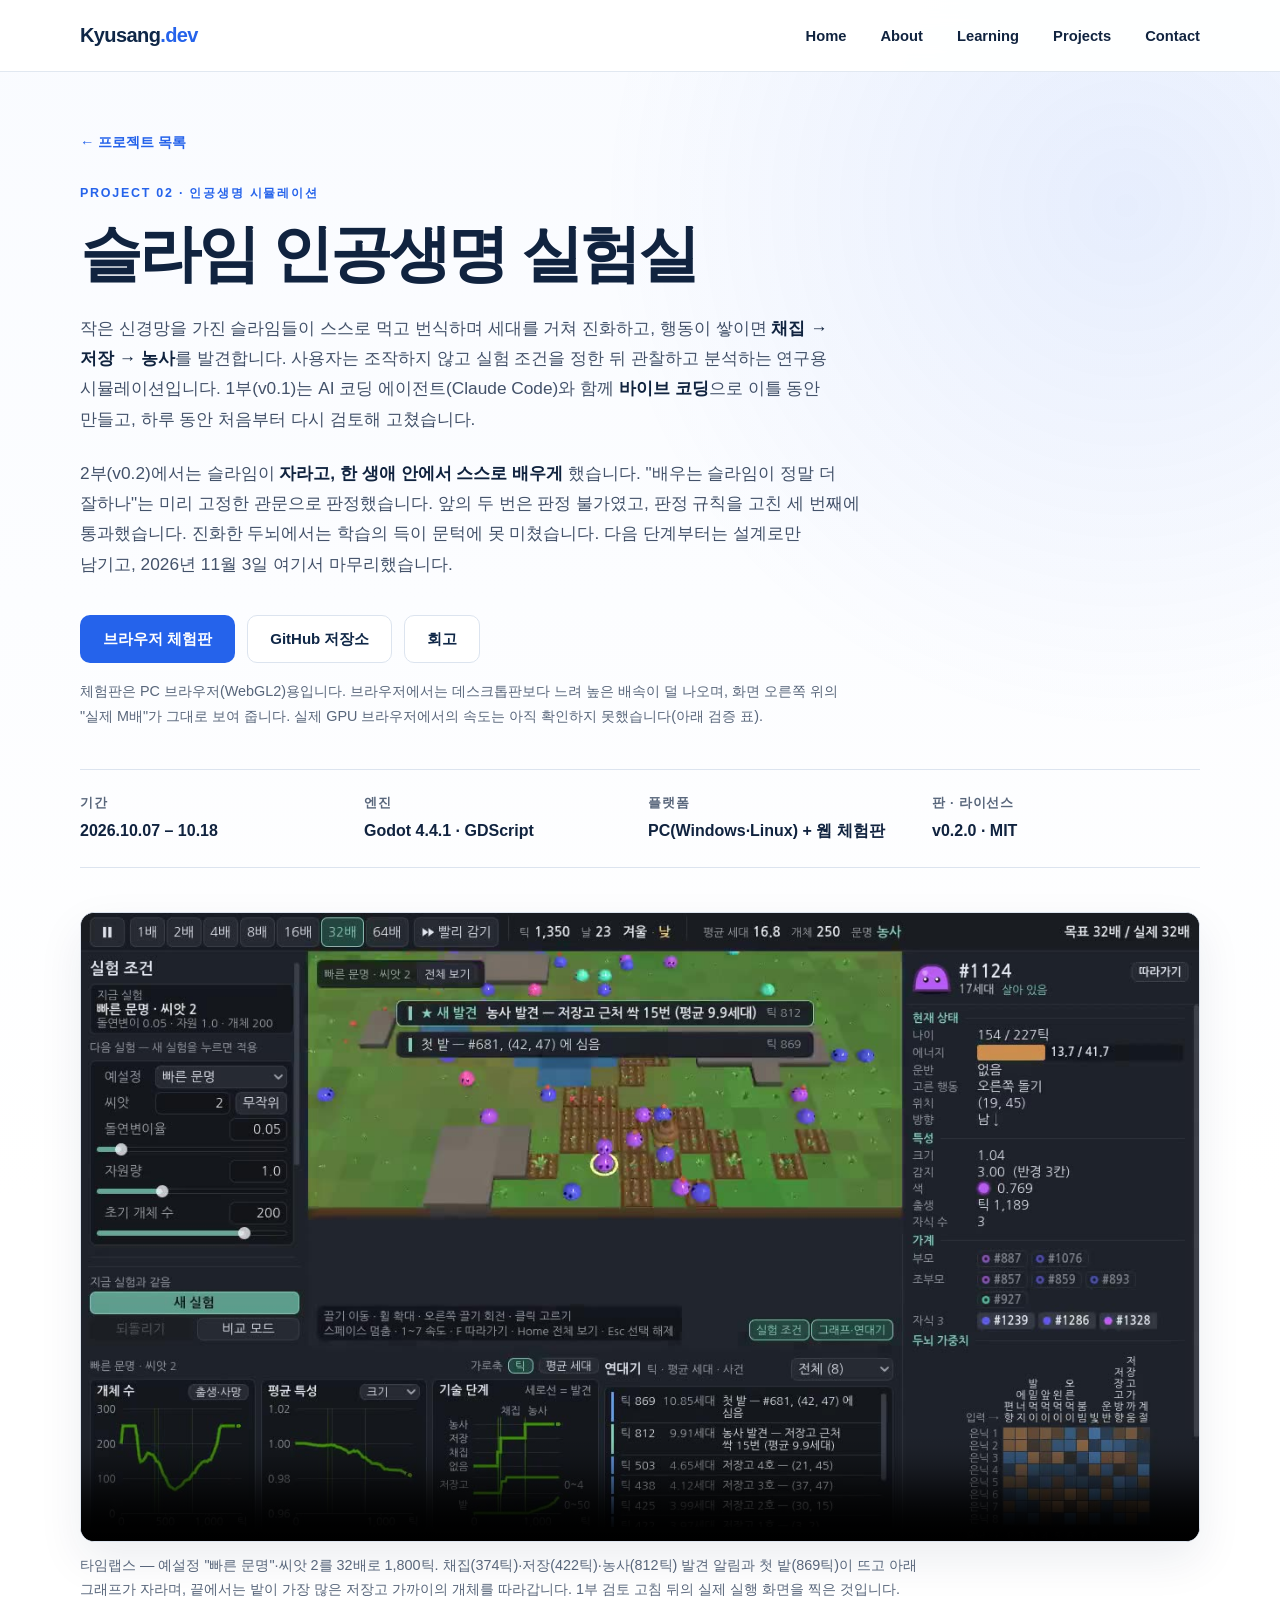
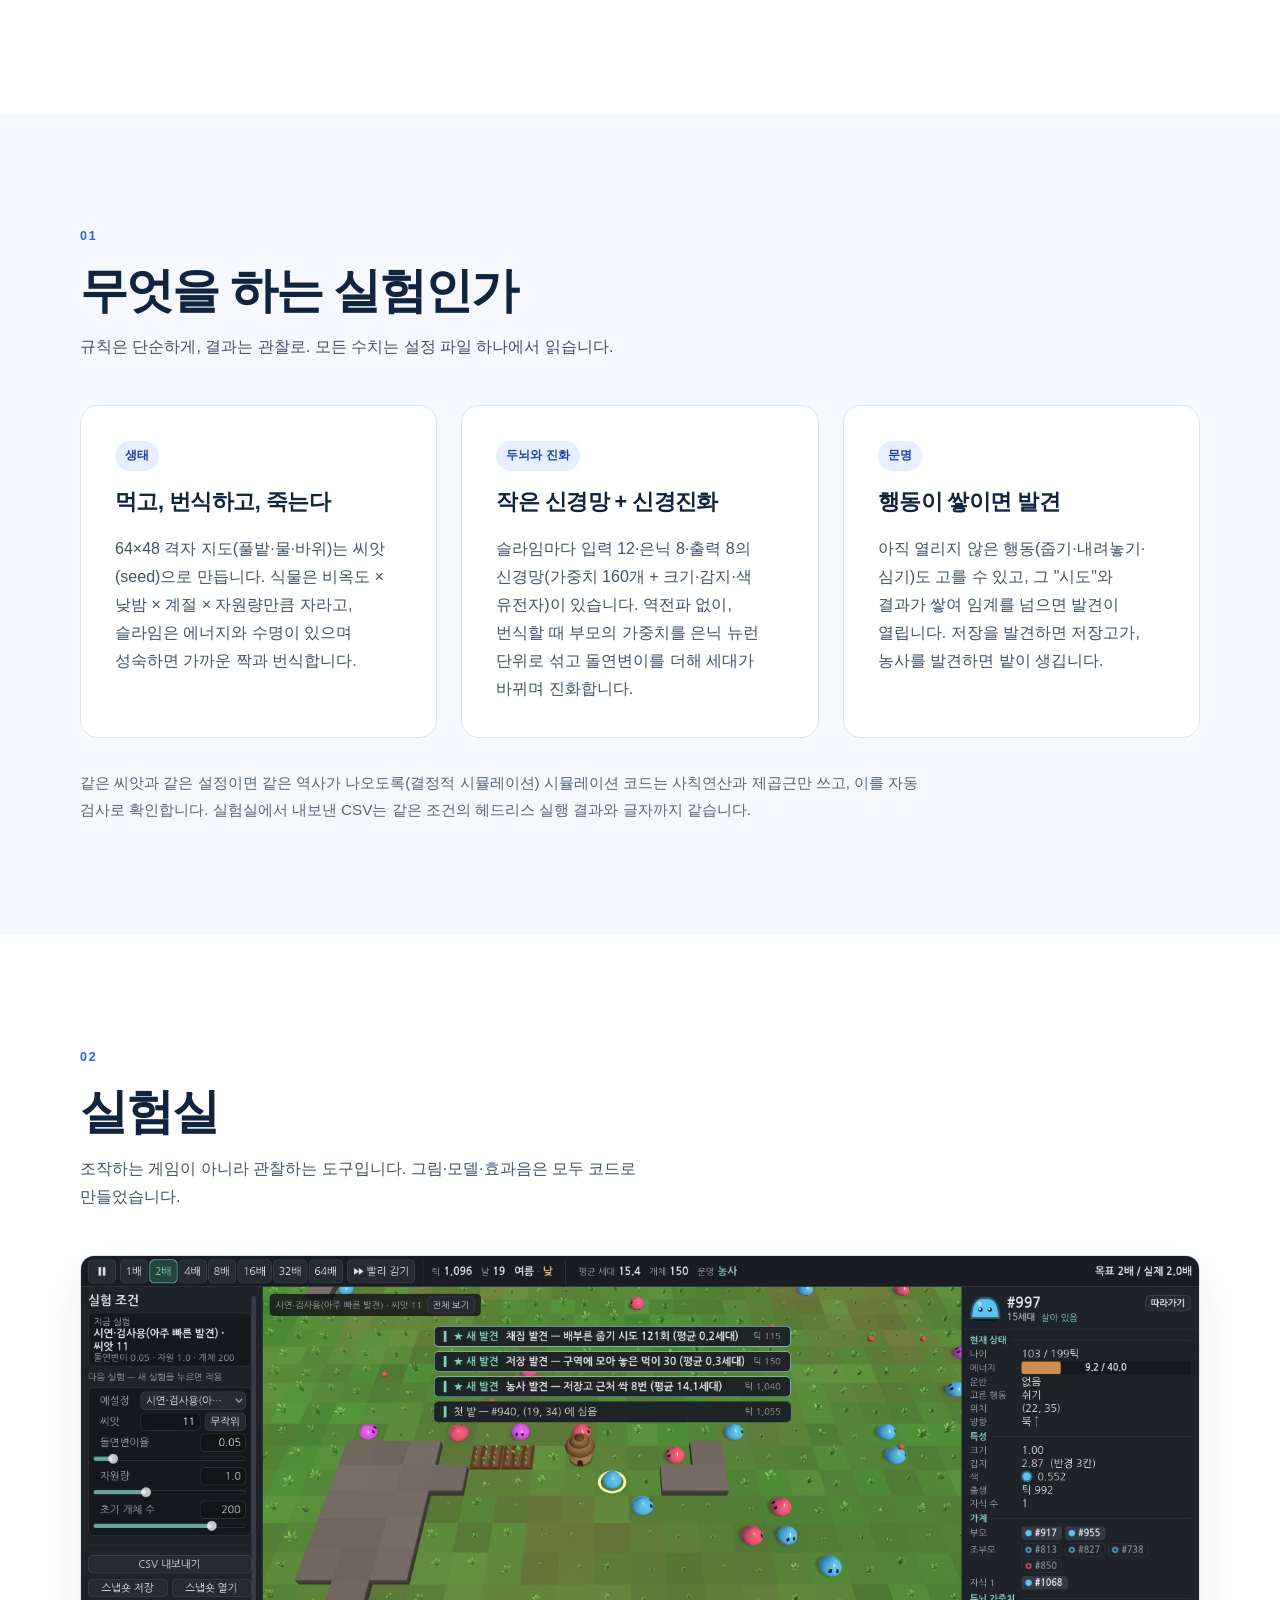
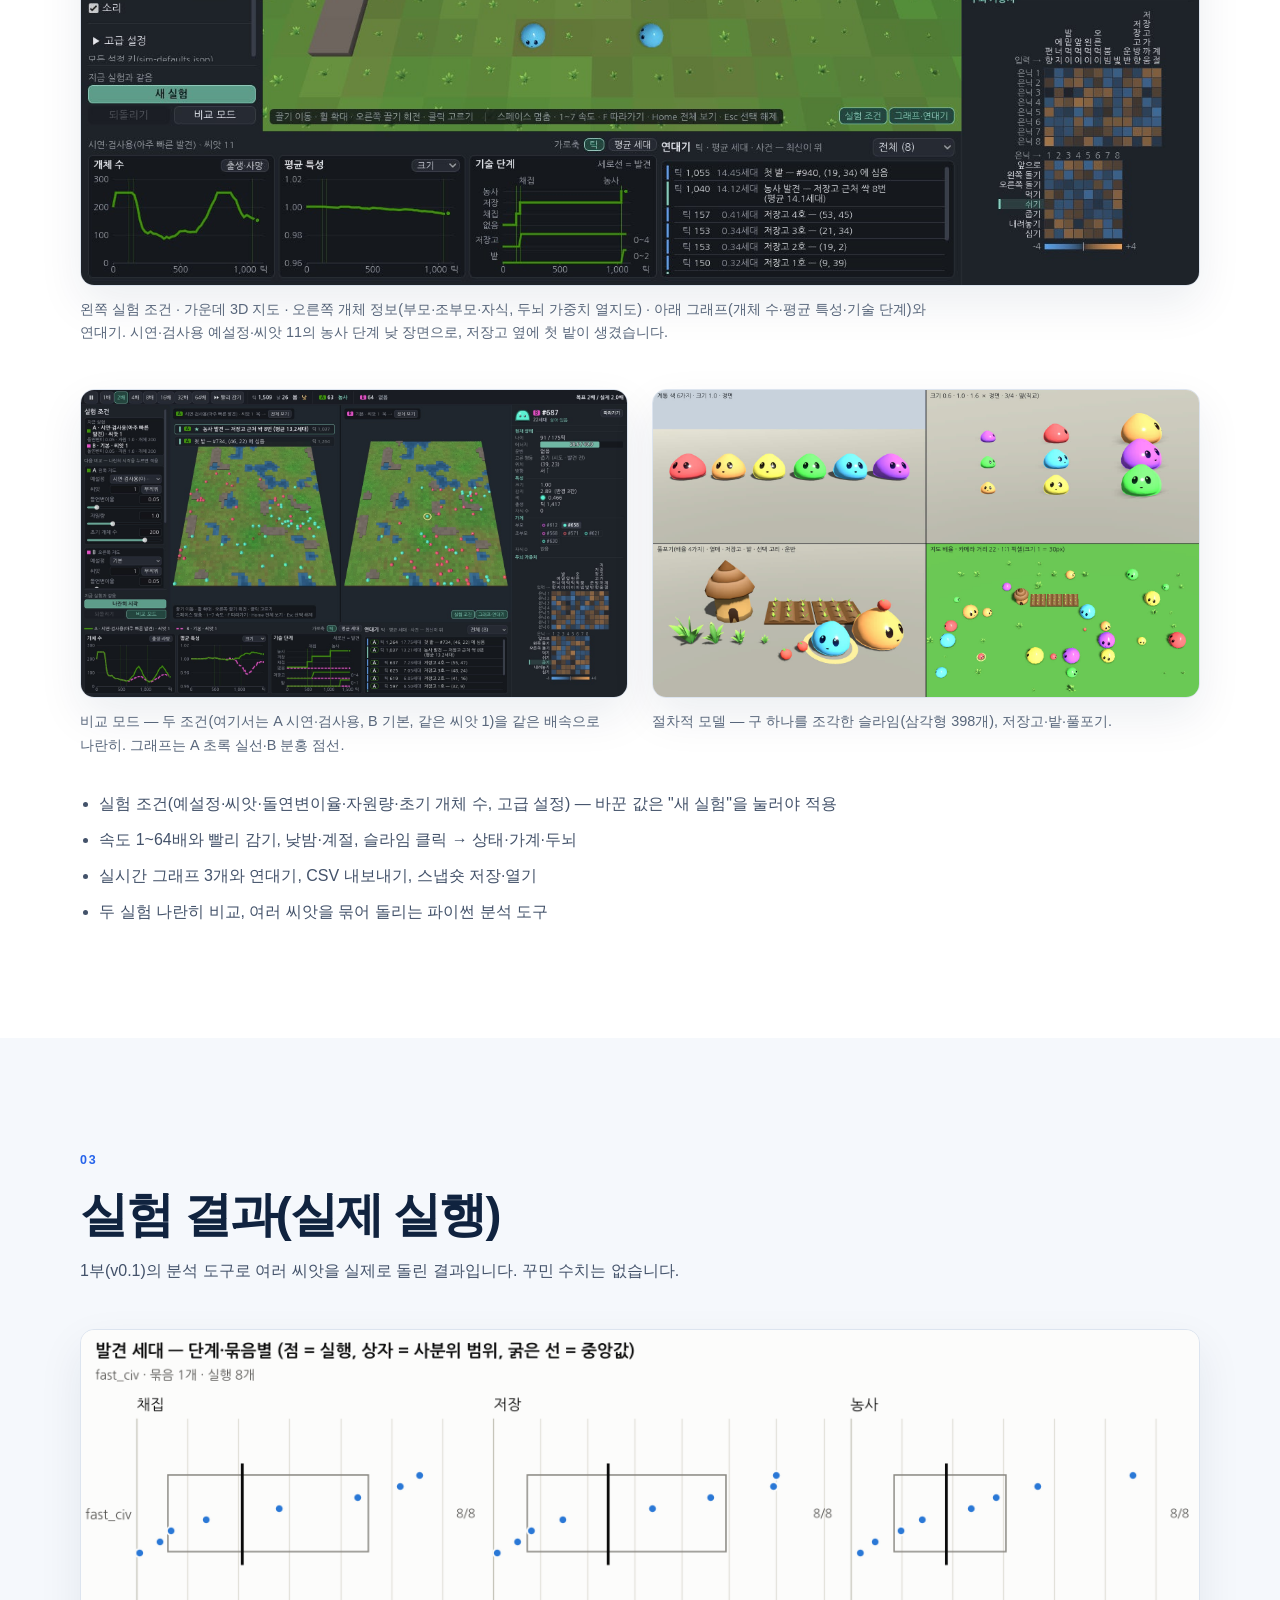
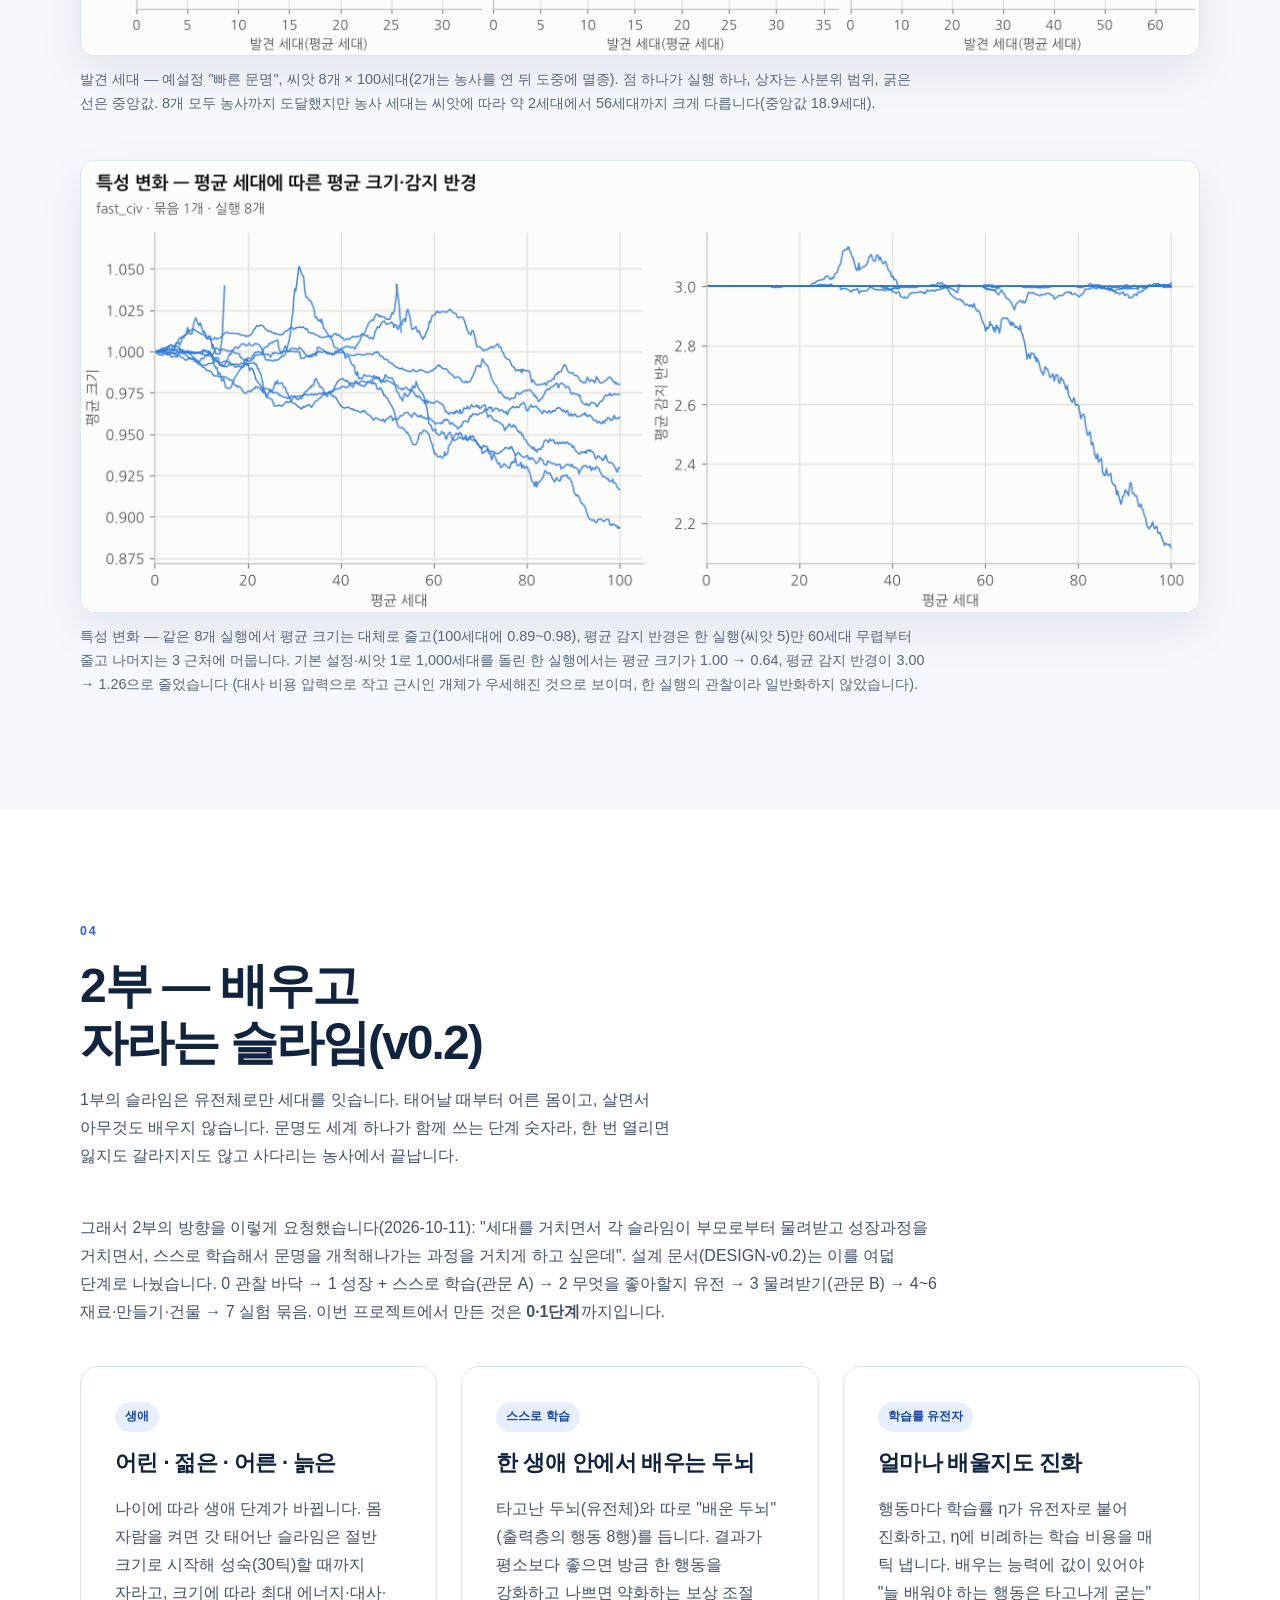
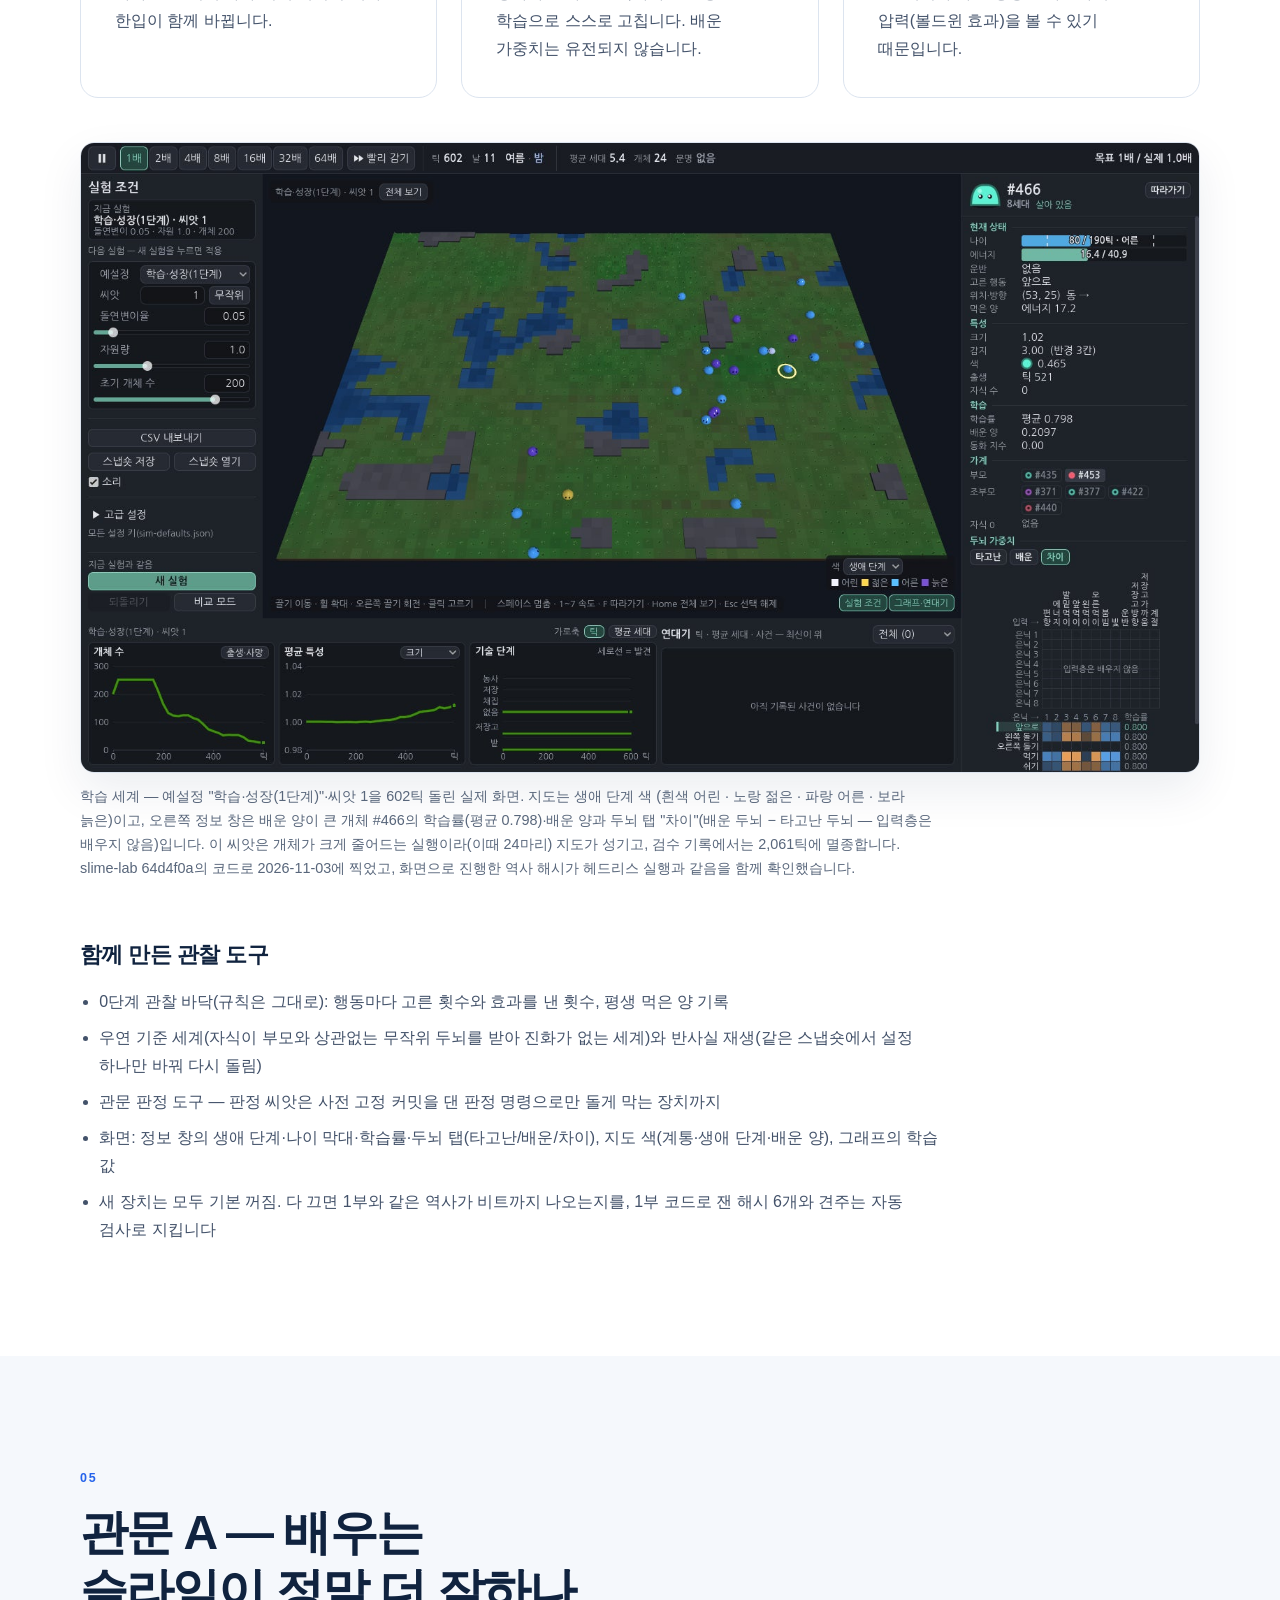
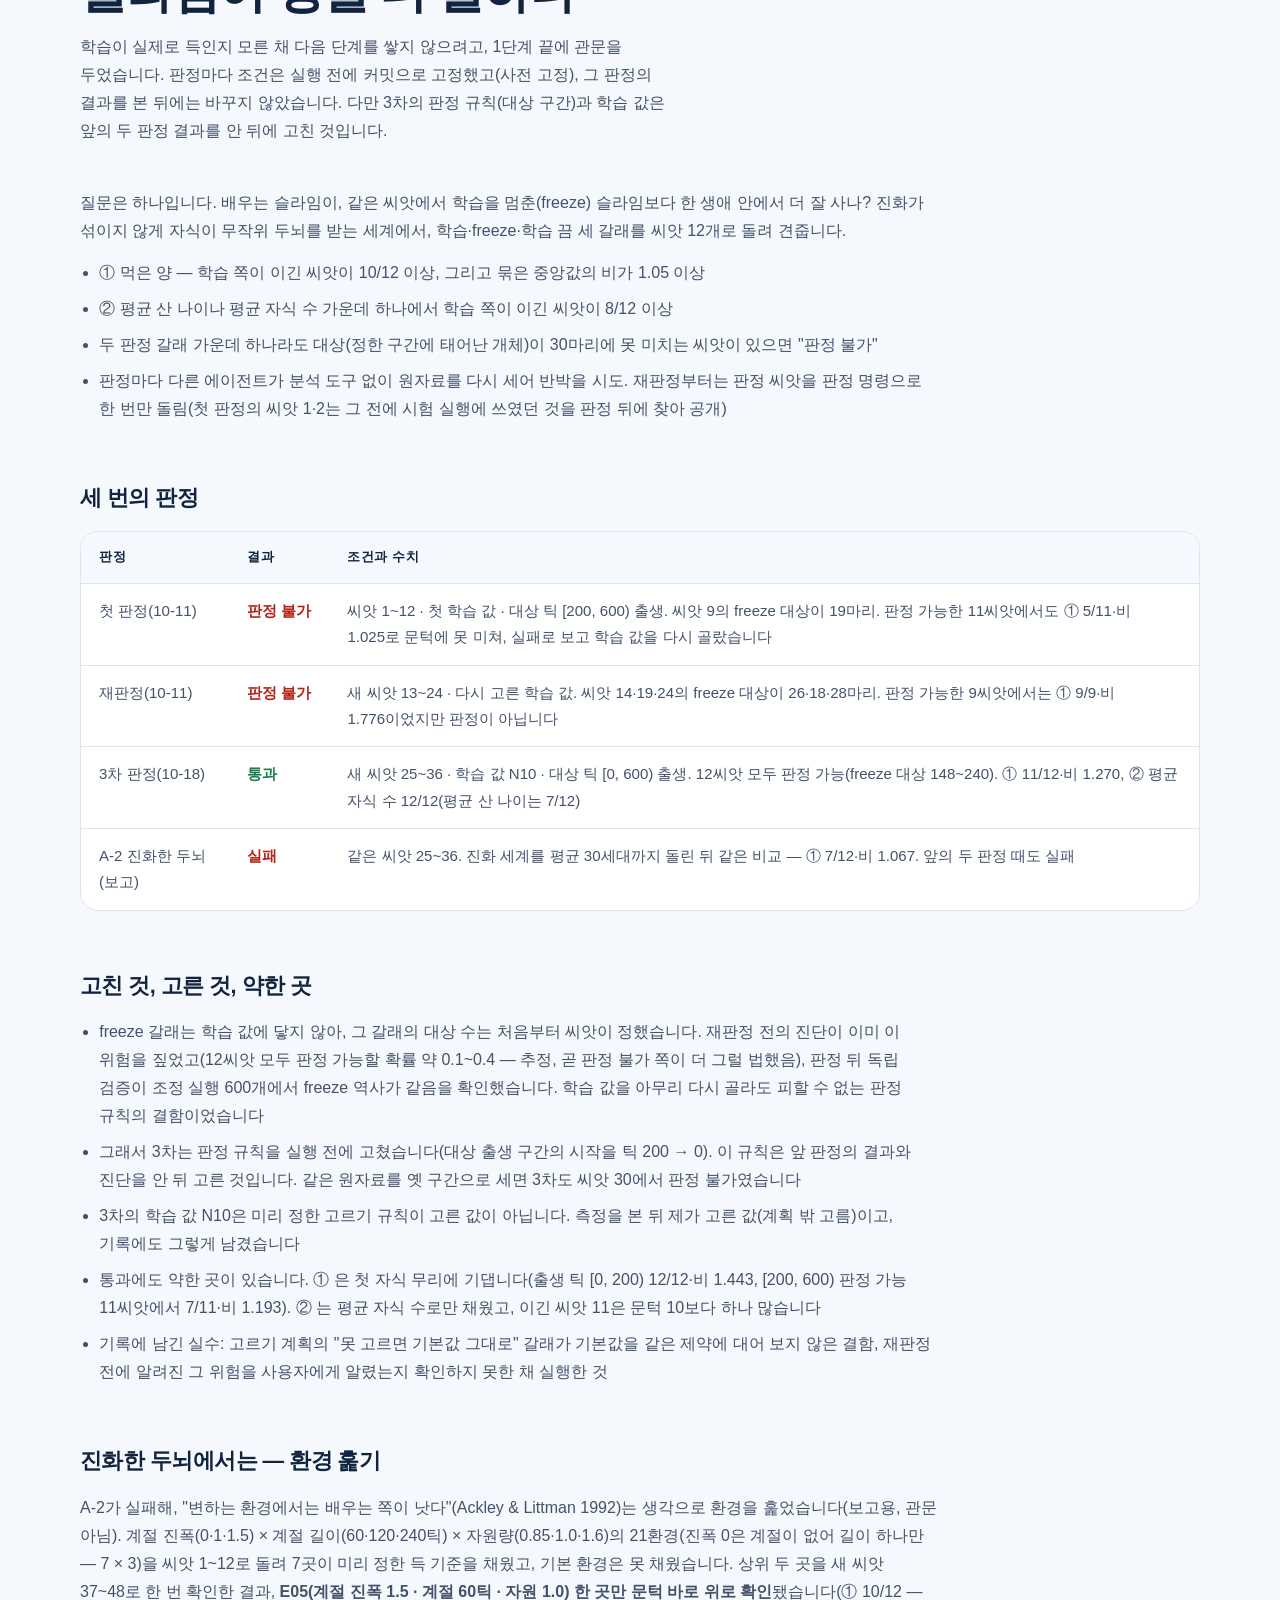
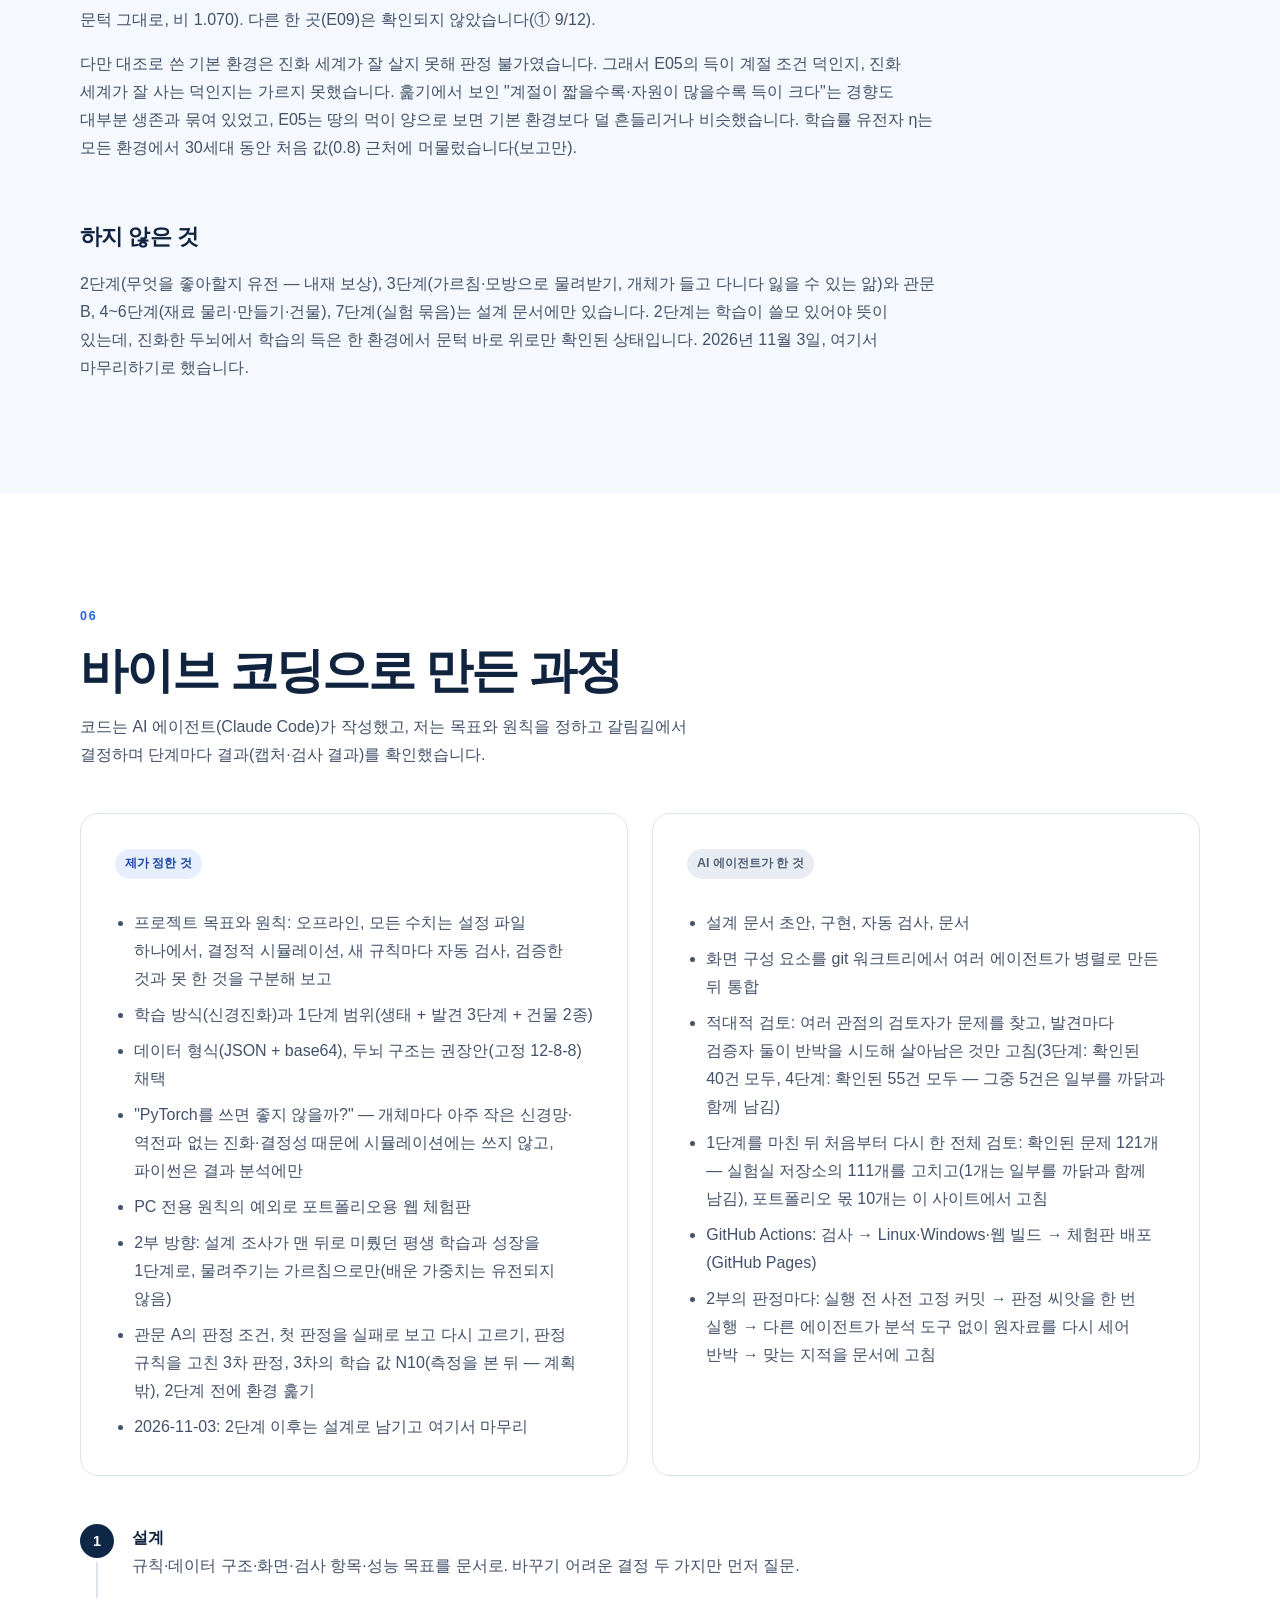
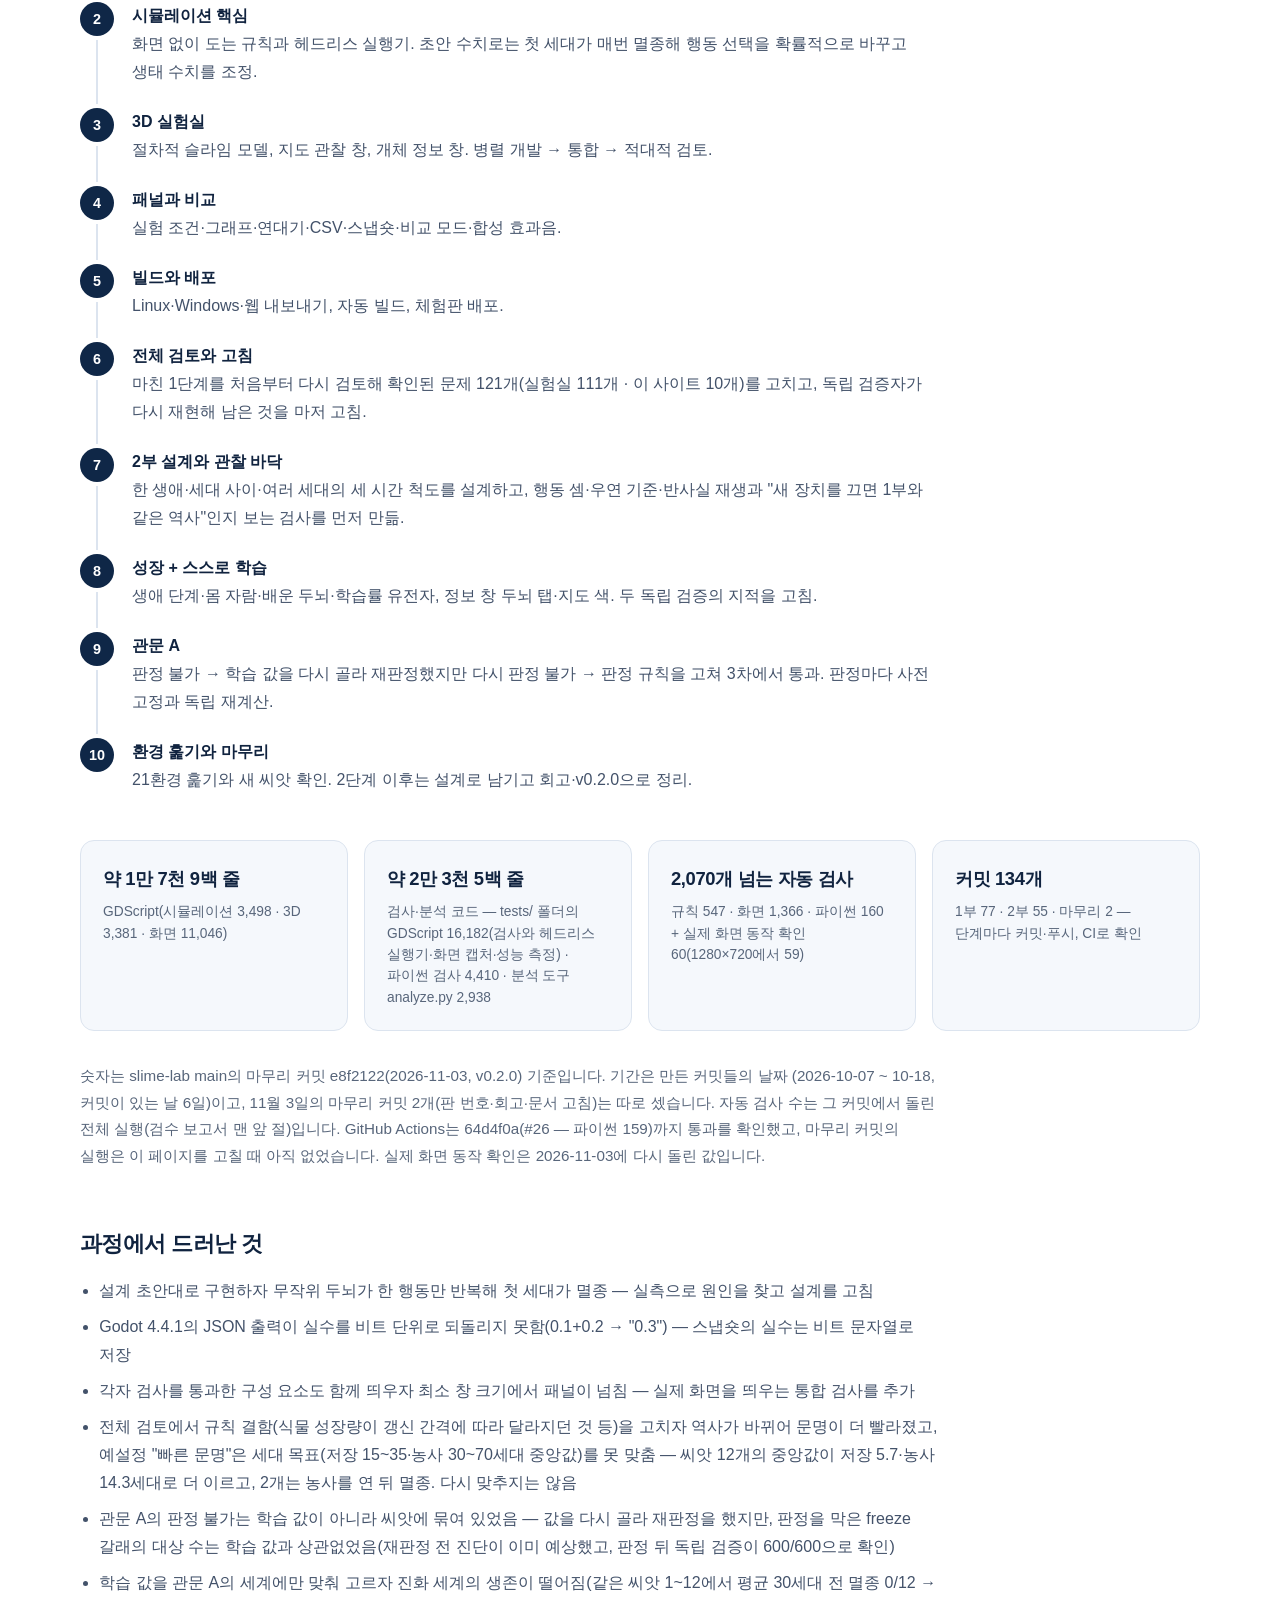
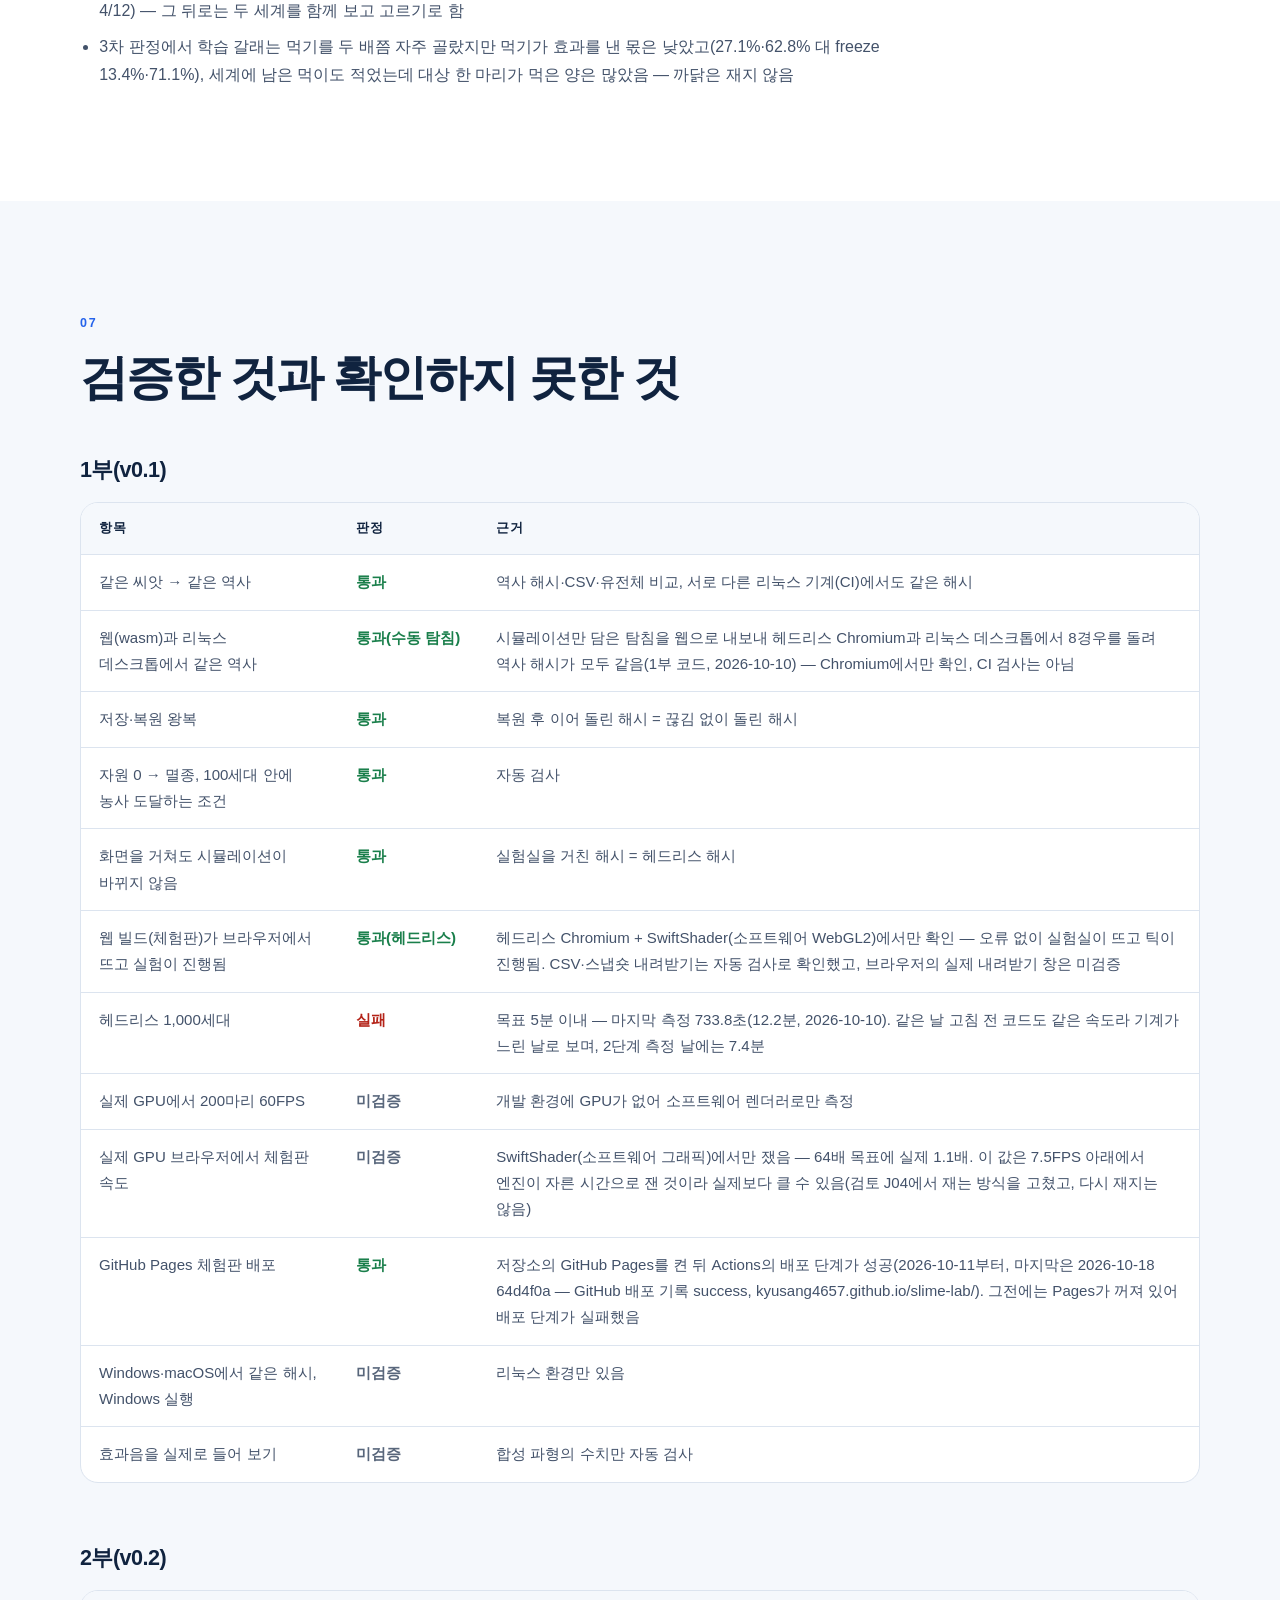
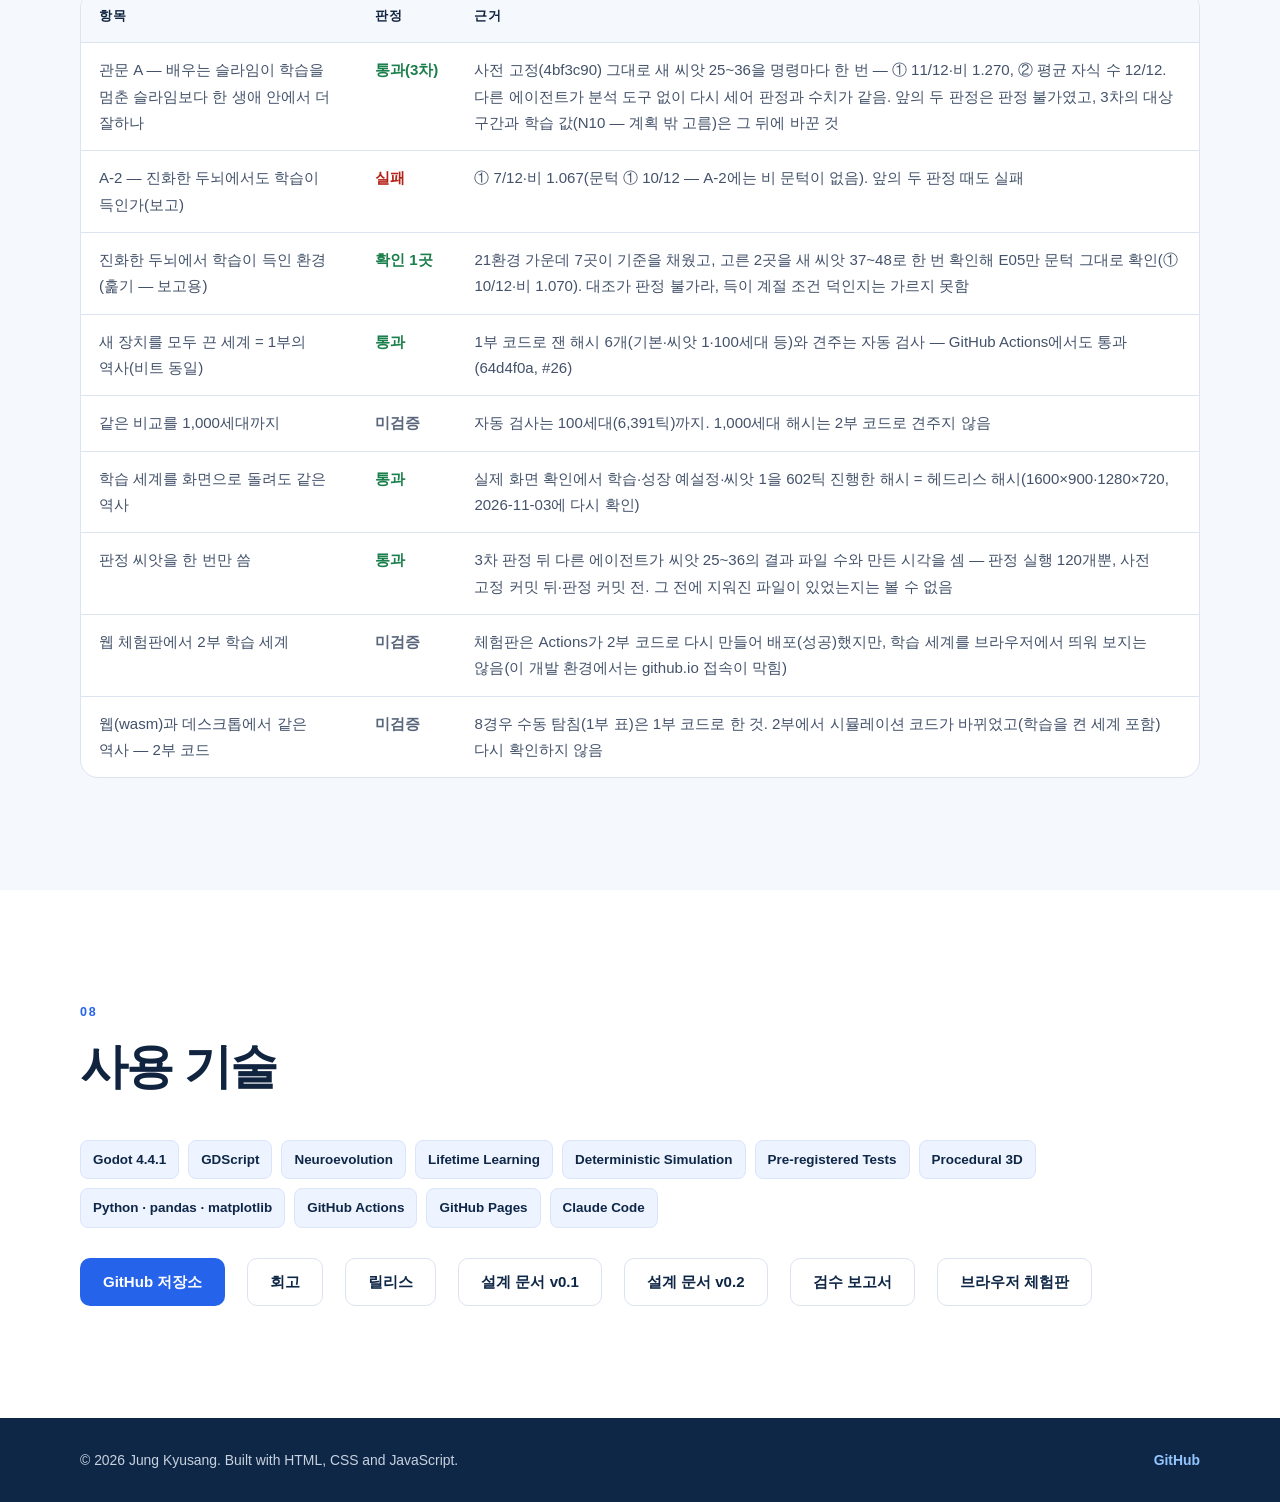
==== commit ad012667: "슬라임 실험실: 마무리 검토 지적 처리 — 재판정 위험 수치 뜻 바로잡음(모두 판정 가능할 확률 0.1~0.4), 3차 규칙·학습 값은 앞 판정을 안 뒤 고친 것임을 밝힘, 카드 " ====
--- a/projects/slime-lab.html
+++ b/projects/slime-lab.html
@@ -299,7 +299,8 @@
                     <h2>관문 A — 배우는 슬라임이 정말 더 잘하나</h2>
                     <p>
                         학습이 실제로 득인지 모른 채 다음 단계를 쌓지 않으려고, 1단계 끝에 관문을 두었습니다.
-                        판정 조건은 실행 전에 커밋으로 고정했고(사전 고정), 결과를 본 뒤에는 바꾸지 않았습니다.
+                        판정마다 조건은 실행 전에 커밋으로 고정했고(사전 고정), 그 판정의 결과를 본 뒤에는 바꾸지 않았습니다.
+                        다만 3차의 판정 규칙(대상 구간)과 학습 값은 앞의 두 판정 결과를 안 뒤에 고친 것입니다.
                     </p>
                 </div>
 
@@ -331,17 +332,17 @@
 
                 <h3 class="subheading">고친 것, 고른 것, 약한 곳</h3>
                 <ul class="check-list">
-                    <li>재판정 뒤 독립 검증에서 드러난 것: freeze 갈래는 학습 값에 닿지 않아, 그 갈래의 대상 수는 처음부터 씨앗이 정했습니다. 학습 값을 아무리 다시 골라도 피할 수 없는 판정 규칙의 결함이었습니다</li>
-                    <li>그래서 3차는 판정 규칙을 실행 전에 고쳤습니다(대상 출생 구간의 시작을 틱 200 → 0). 같은 원자료를 옛 구간으로 세면 3차도 씨앗 30에서 판정 불가였습니다</li>
+                    <li>freeze 갈래는 학습 값에 닿지 않아, 그 갈래의 대상 수는 처음부터 씨앗이 정했습니다. 재판정 전의 진단이 이미 이 위험을 짚었고(12씨앗 모두 판정 가능할 확률 약 0.1~0.4 — 추정, 곧 판정 불가 쪽이 더 그럴 법했음), 판정 뒤 독립 검증이 조정 실행 600개에서 freeze 역사가 같음을 확인했습니다. 학습 값을 아무리 다시 골라도 피할 수 없는 판정 규칙의 결함이었습니다</li>
+                    <li>그래서 3차는 판정 규칙을 실행 전에 고쳤습니다(대상 출생 구간의 시작을 틱 200 → 0). 이 규칙은 앞 판정의 결과와 진단을 안 뒤 고른 것입니다. 같은 원자료를 옛 구간으로 세면 3차도 씨앗 30에서 판정 불가였습니다</li>
                     <li>3차의 학습 값 N10은 미리 정한 고르기 규칙이 고른 값이 아닙니다. 측정을 본 뒤 제가 고른 값(계획 밖 고름)이고, 기록에도 그렇게 남겼습니다</li>
                     <li>통과에도 약한 곳이 있습니다. ① 은 첫 자식 무리에 기댑니다(출생 틱 [0, 200) 12/12·비 1.443, [200, 600) 판정 가능 11씨앗에서 7/11·비 1.193). ② 는 평균 자식 수로만 채웠고, 이긴 씨앗 11은 문턱 10보다 하나 많습니다</li>
-                    <li>기록에 남긴 실수: 고르기 계획의 "못 고르면 기본값 그대로" 갈래가 기본값을 같은 제약에 대어 보지 않은 결함, 재판정 전에 알려진 위험(판정 불가 확률 약 0.1~0.4 — 추정)을 사용자에게 알렸는지 확인하지 못한 채 실행한 것</li>
+                    <li>기록에 남긴 실수: 고르기 계획의 "못 고르면 기본값 그대로" 갈래가 기본값을 같은 제약에 대어 보지 않은 결함, 재판정 전에 알려진 그 위험을 사용자에게 알렸는지 확인하지 못한 채 실행한 것</li>
                 </ul>
 
                 <h3 class="subheading">진화한 두뇌에서는 — 환경 훑기</h3>
                 <p class="section-text">
                     A-2가 실패해, "변하는 환경에서는 배우는 쪽이 낫다"(Ackley &amp; Littman 1992)는 생각으로 환경을 훑었습니다(보고용, 관문 아님).
-                    계절 진폭(0·1·1.5) × 계절 길이(60·120·240틱) × 자원량(0.85·1.0·1.6)의 21환경을 씨앗 1~12로 돌려
+                    계절 진폭(0·1·1.5) × 계절 길이(60·120·240틱) × 자원량(0.85·1.0·1.6)의 21환경(진폭 0은 계절이 없어 길이 하나만 — 7 × 3)을 씨앗 1~12로 돌려
                     7곳이 미리 정한 득 기준을 채웠고, 기본 환경은 못 채웠습니다. 상위 두 곳을 새 씨앗 37~48로 한 번 확인한 결과,
                     <strong>E05(계절 진폭 1.5 · 계절 60틱 · 자원 1.0) 한 곳만 문턱 바로 위로 확인</strong>됐습니다(① 10/12 — 문턱 그대로, 비 1.070).
                     다른 한 곳(E09)은 확인되지 않았습니다(① 9/12).
@@ -416,14 +417,15 @@
 
                 <div class="stat-grid">
                     <div><strong>약 1만 7천 9백 줄</strong><span>GDScript(시뮬레이션 3,498 · 3D 3,381 · 화면 11,046)</span></div>
-                    <div><strong>약 2만 3천 5백 줄</strong><span>검사·분석 코드 — tests/ 폴더의 GDScript 16,182(검사와 헤드리스 실행기·화면 캡처·성능 측정) · 파이썬 검사 4,397 · 분석 도구 analyze.py 2,938</span></div>
-                    <div><strong>2,070개 넘는 자동 검사</strong><span>규칙 547 · 화면 1,366 · 파이썬 159 + 실제 화면 동작 확인 60(1280×720에서 59)</span></div>
-                    <div><strong>커밋 132개</strong><span>1부 77 · 2부 55. 단계마다 커밋·푸시, CI로 확인</span></div>
+                    <div><strong>약 2만 3천 5백 줄</strong><span>검사·분석 코드 — tests/ 폴더의 GDScript 16,182(검사와 헤드리스 실행기·화면 캡처·성능 측정) · 파이썬 검사 4,410 · 분석 도구 analyze.py 2,938</span></div>
+                    <div><strong>2,070개 넘는 자동 검사</strong><span>규칙 547 · 화면 1,366 · 파이썬 160 + 실제 화면 동작 확인 60(1280×720에서 59)</span></div>
+                    <div><strong>커밋 134개</strong><span>1부 77 · 2부 55 · 마무리 2 — 단계마다 커밋·푸시, CI로 확인</span></div>
                 </div>
                 <p class="section-note">
-                    숫자는 slime-lab main의 64d4f0a(2026-10-18) 기준이고, 그 뒤의 판 번호·회고 커밋은 세지 않았습니다.
-                    기간은 그 커밋들의 날짜(2026-10-07 ~ 10-18, 커밋이 있는 날 6일)입니다. 자동 검사 수는 이 코드의 마지막 전체 실행
-                    (검수 보고서 — GitHub Actions #26도 통과)이고, 실제 화면 동작 확인은 이 페이지를 고치며 2026-11-03에 다시 돌린 값입니다.
+                    숫자는 slime-lab main의 마무리 커밋 e8f2122(2026-11-03, v0.2.0) 기준입니다. 기간은 만든 커밋들의 날짜
+                    (2026-10-07 ~ 10-18, 커밋이 있는 날 6일)이고, 11월 3일의 마무리 커밋 2개(판 번호·회고·문서 고침)는 따로 셌습니다.
+                    자동 검사 수는 그 커밋에서 돌린 전체 실행(검수 보고서 맨 앞 절)입니다. GitHub Actions는 64d4f0a(#26 — 파이썬 159)까지 통과를 확인했고,
+                    마무리 커밋의 실행은 이 페이지를 고칠 때 아직 없었습니다. 실제 화면 동작 확인은 2026-11-03에 다시 돌린 값입니다.
                 </p>
 
                 <h3 class="subheading">과정에서 드러난 것</h3>
@@ -432,7 +434,7 @@
                     <li>Godot 4.4.1의 JSON 출력이 실수를 비트 단위로 되돌리지 못함(0.1+0.2 → "0.3") — 스냅숏의 실수는 비트 문자열로 저장</li>
                     <li>각자 검사를 통과한 구성 요소도 함께 띄우자 최소 창 크기에서 패널이 넘침 — 실제 화면을 띄우는 통합 검사를 추가</li>
                     <li>전체 검토에서 규칙 결함(식물 성장량이 갱신 간격에 따라 달라지던 것 등)을 고치자 역사가 바뀌어 문명이 더 빨라졌고, 예설정 "빠른 문명"은 세대 목표(저장 15~35·농사 30~70세대 중앙값)를 못 맞춤 — 씨앗 12개의 중앙값이 저장 5.7·농사 14.3세대로 더 이르고, 2개는 농사를 연 뒤 멸종. 다시 맞추지는 않음</li>
-                    <li>관문 A의 판정 불가는 학습 값이 아니라 씨앗에 묶여 있었음 — 값을 다시 골라 재판정을 준비했지만, 판정을 막은 freeze 갈래의 대상 수는 학습 값과 상관없었음(판정 뒤 독립 검증이 찾음)</li>
+                    <li>관문 A의 판정 불가는 학습 값이 아니라 씨앗에 묶여 있었음 — 값을 다시 골라 재판정을 했지만, 판정을 막은 freeze 갈래의 대상 수는 학습 값과 상관없었음(재판정 전 진단이 이미 예상했고, 판정 뒤 독립 검증이 600/600으로 확인)</li>
                     <li>학습 값을 관문 A의 세계에만 맞춰 고르자 진화 세계의 생존이 떨어짐(같은 씨앗 1~12에서 평균 30세대 전 멸종 0/12 → 4/12) — 그 뒤로는 두 세계를 함께 보고 고르기로 함</li>
                     <li>3차 판정에서 학습 갈래는 먹기를 두 배쯤 자주 골랐지만 먹기가 효과를 낸 몫은 낮았고(27.1%·62.8% 대 freeze 13.4%·71.1%), 세계에 남은 먹이도 적었는데 대상 한 마리가 먹은 양은 많았음 — 까닭은 재지 않음</li>
                 </ul>
@@ -455,7 +457,7 @@
                         </thead>
                         <tbody>
                             <tr><td>같은 씨앗 → 같은 역사</td><td class="ok" data-label="판정">통과</td><td data-label="근거">역사 해시·CSV·유전체 비교, 서로 다른 리눅스 기계(CI)에서도 같은 해시</td></tr>
-                            <tr><td>웹(wasm)과 리눅스 데스크톱에서 같은 역사</td><td class="ok" data-label="판정">통과(수동 탐침)</td><td data-label="근거">시뮬레이션만 담은 탐침을 웹으로 내보내 헤드리스 Chromium과 리눅스 데스크톱에서 8경우를 돌려 역사 해시가 모두 같음 — Chromium에서만 확인, CI 검사는 아님</td></tr>
+                            <tr><td>웹(wasm)과 리눅스 데스크톱에서 같은 역사</td><td class="ok" data-label="판정">통과(수동 탐침)</td><td data-label="근거">시뮬레이션만 담은 탐침을 웹으로 내보내 헤드리스 Chromium과 리눅스 데스크톱에서 8경우를 돌려 역사 해시가 모두 같음(1부 코드, 2026-10-10) — Chromium에서만 확인, CI 검사는 아님</td></tr>
                             <tr><td>저장·복원 왕복</td><td class="ok" data-label="판정">통과</td><td data-label="근거">복원 후 이어 돌린 해시 = 끊김 없이 돌린 해시</td></tr>
                             <tr><td>자원 0 → 멸종, 100세대 안에 농사 도달하는 조건</td><td class="ok" data-label="판정">통과</td><td data-label="근거">자동 검사</td></tr>
                             <tr><td>화면을 거쳐도 시뮬레이션이 바뀌지 않음</td><td class="ok" data-label="판정">통과</td><td data-label="근거">실험실을 거친 해시 = 헤드리스 해시</td></tr>
@@ -478,13 +480,14 @@
                         </thead>
                         <tbody>
                             <tr><td>관문 A — 배우는 슬라임이 학습을 멈춘 슬라임보다 한 생애 안에서 더 잘하나</td><td class="ok" data-label="판정">통과(3차)</td><td data-label="근거">사전 고정(4bf3c90) 그대로 새 씨앗 25~36을 명령마다 한 번 — ① 11/12·비 1.270, ② 평균 자식 수 12/12. 다른 에이전트가 분석 도구 없이 다시 세어 판정과 수치가 같음. 앞의 두 판정은 판정 불가였고, 3차의 대상 구간과 학습 값(N10 — 계획 밖 고름)은 그 뒤에 바꾼 것</td></tr>
-                            <tr><td>A-2 — 진화한 두뇌에서도 학습이 득인가(보고)</td><td class="fail" data-label="판정">실패</td><td data-label="근거">① 7/12·비 1.067(문턱 10/12·1.05). 앞의 두 판정 때도 실패</td></tr>
+                            <tr><td>A-2 — 진화한 두뇌에서도 학습이 득인가(보고)</td><td class="fail" data-label="판정">실패</td><td data-label="근거">① 7/12·비 1.067(문턱 ① 10/12 — A-2에는 비 문턱이 없음). 앞의 두 판정 때도 실패</td></tr>
                             <tr><td>진화한 두뇌에서 학습이 득인 환경(훑기 — 보고용)</td><td class="ok" data-label="판정">확인 1곳</td><td data-label="근거">21환경 가운데 7곳이 기준을 채웠고, 고른 2곳을 새 씨앗 37~48로 한 번 확인해 E05만 문턱 그대로 확인(① 10/12·비 1.070). 대조가 판정 불가라, 득이 계절 조건 덕인지는 가르지 못함</td></tr>
                             <tr><td>새 장치를 모두 끈 세계 = 1부의 역사(비트 동일)</td><td class="ok" data-label="판정">통과</td><td data-label="근거">1부 코드로 잰 해시 6개(기본·씨앗 1·100세대 등)와 견주는 자동 검사 — GitHub Actions에서도 통과(64d4f0a, #26)</td></tr>
                             <tr><td>같은 비교를 1,000세대까지</td><td class="none" data-label="판정">미검증</td><td data-label="근거">자동 검사는 100세대(6,391틱)까지. 1,000세대 해시는 2부 코드로 견주지 않음</td></tr>
                             <tr><td>학습 세계를 화면으로 돌려도 같은 역사</td><td class="ok" data-label="판정">통과</td><td data-label="근거">실제 화면 확인에서 학습·성장 예설정·씨앗 1을 602틱 진행한 해시 = 헤드리스 해시(1600×900·1280×720, 2026-11-03에 다시 확인)</td></tr>
                             <tr><td>판정 씨앗을 한 번만 씀</td><td class="ok" data-label="판정">통과</td><td data-label="근거">3차 판정 뒤 다른 에이전트가 씨앗 25~36의 결과 파일 수와 만든 시각을 셈 — 판정 실행 120개뿐, 사전 고정 커밋 뒤·판정 커밋 전. 그 전에 지워진 파일이 있었는지는 볼 수 없음</td></tr>
                             <tr><td>웹 체험판에서 2부 학습 세계</td><td class="none" data-label="판정">미검증</td><td data-label="근거">체험판은 Actions가 2부 코드로 다시 만들어 배포(성공)했지만, 학습 세계를 브라우저에서 띄워 보지는 않음(이 개발 환경에서는 github.io 접속이 막힘)</td></tr>
+                            <tr><td>웹(wasm)과 데스크톱에서 같은 역사 — 2부 코드</td><td class="none" data-label="판정">미검증</td><td data-label="근거">8경우 수동 탐침(1부 표)은 1부 코드로 한 것. 2부에서 시뮬레이션 코드가 바뀌었고(학습을 켠 세계 포함) 다시 확인하지 않음</td></tr>
                         </tbody>
                     </table>
                 </div>
